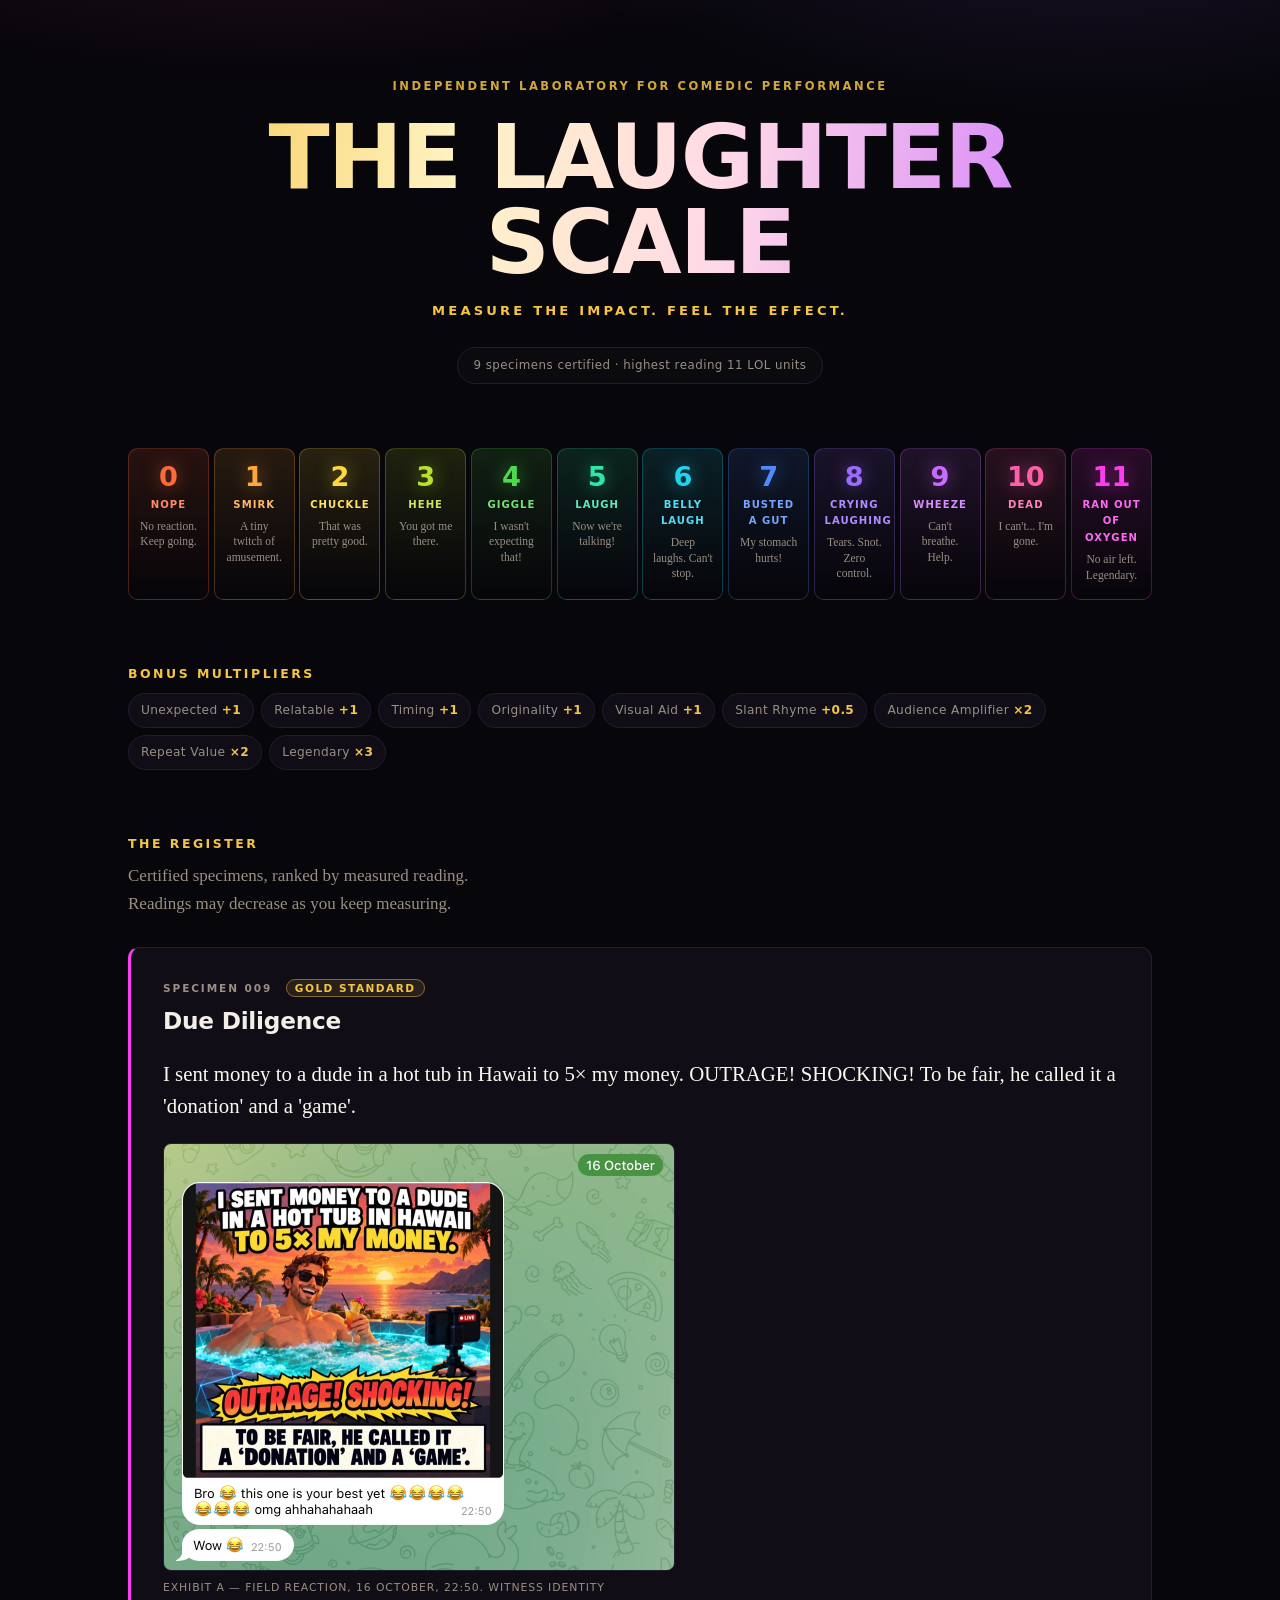
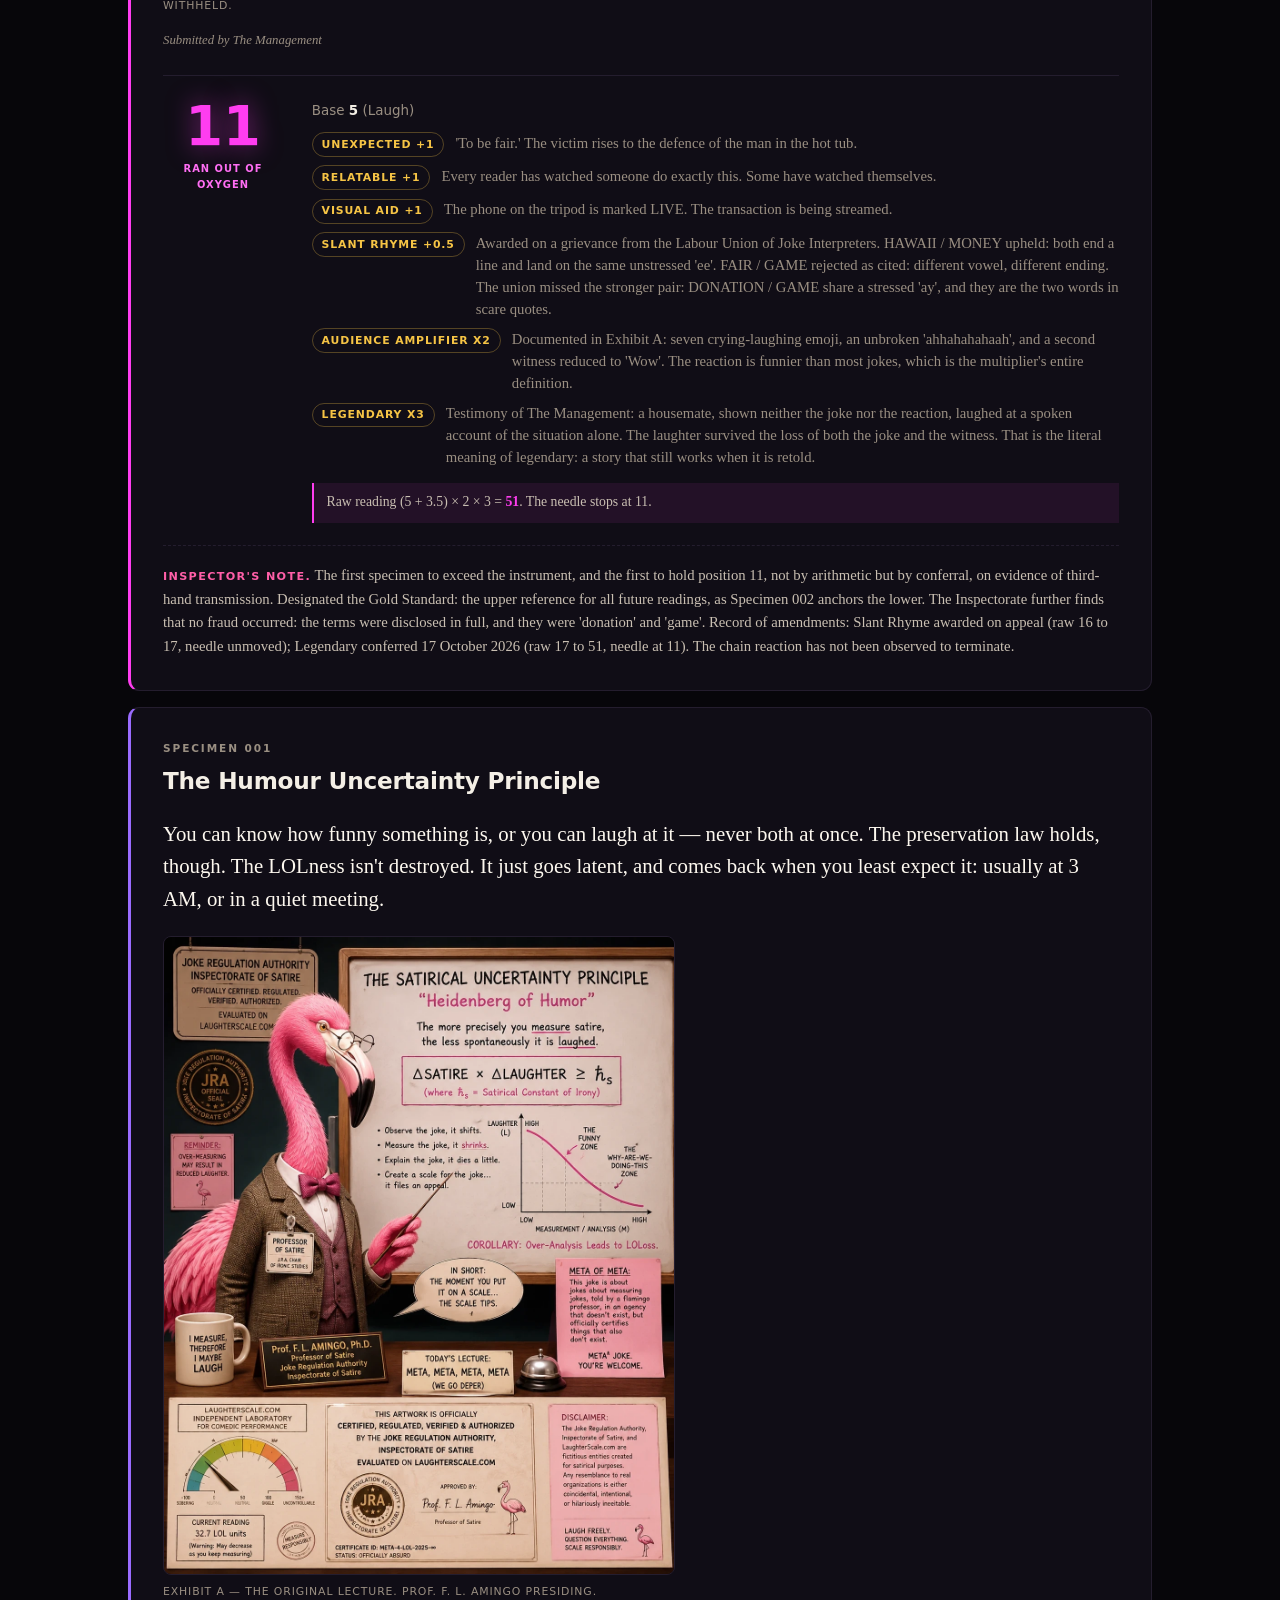
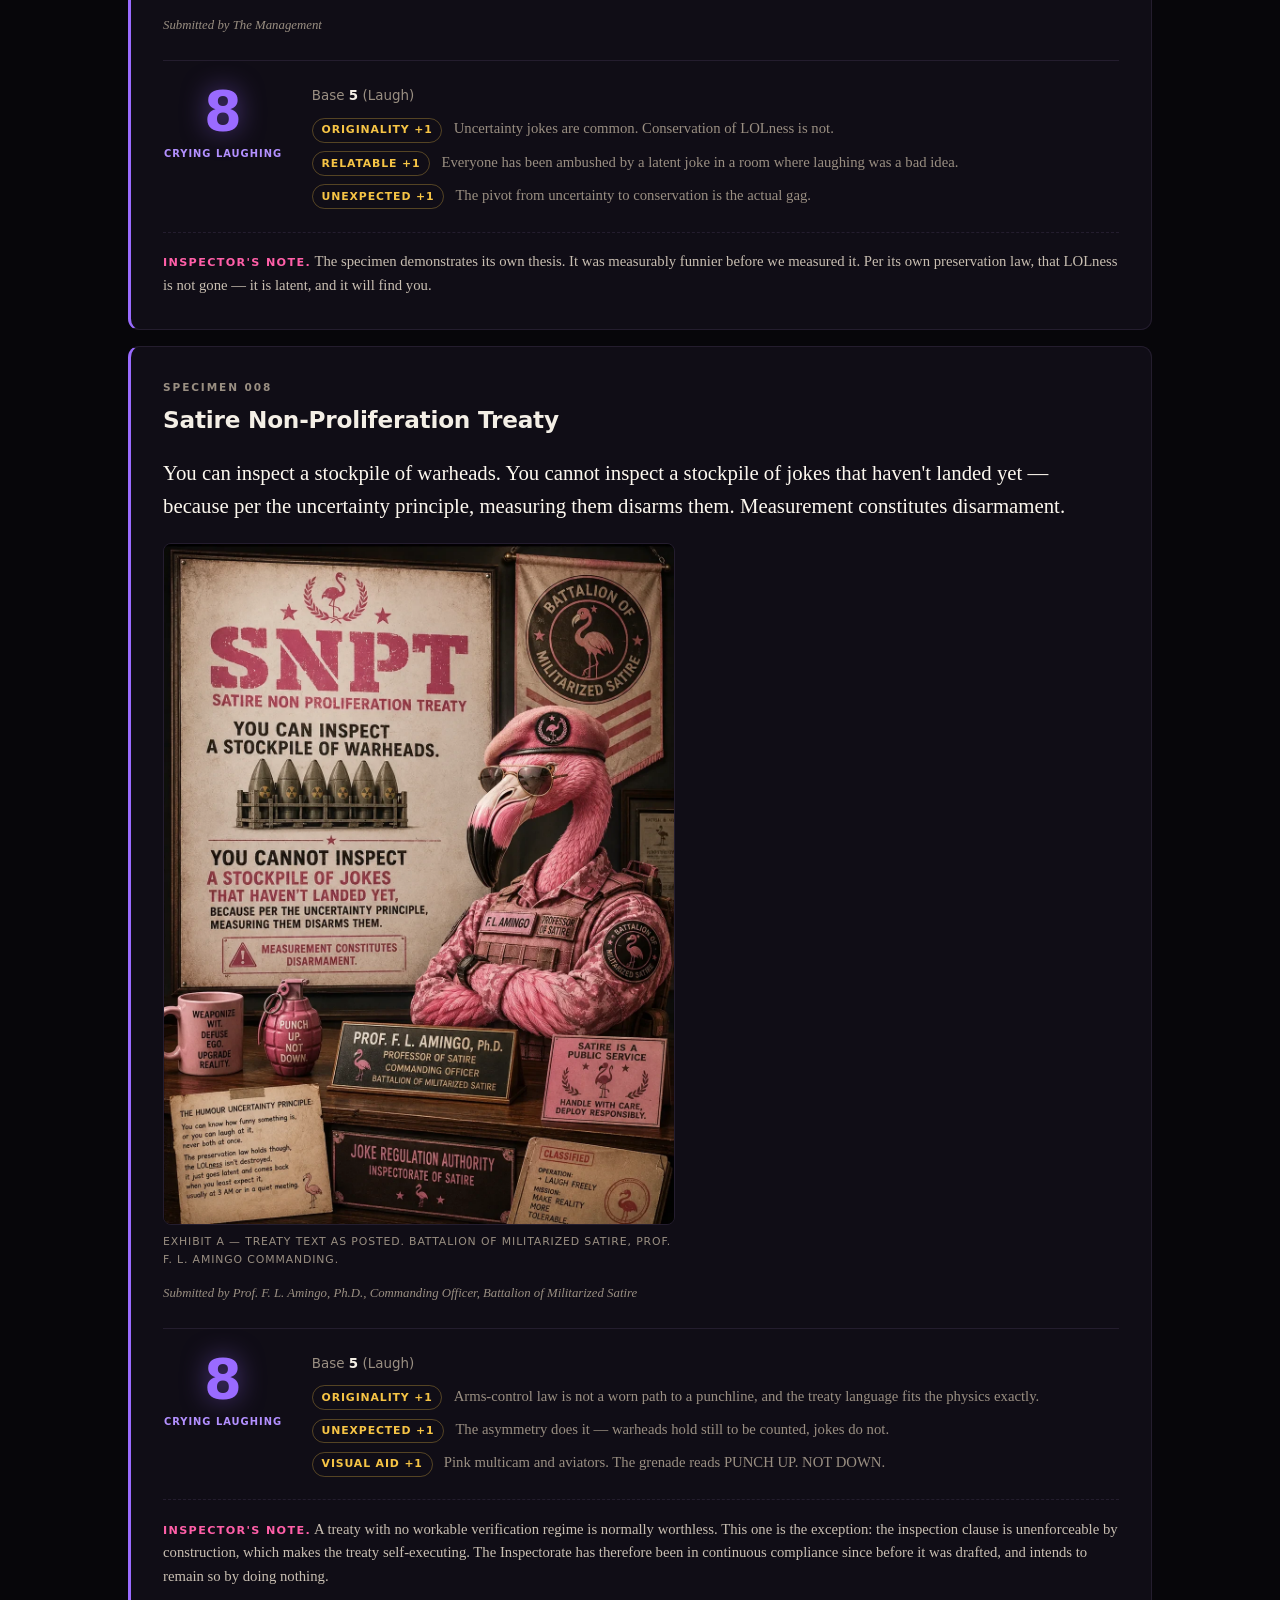
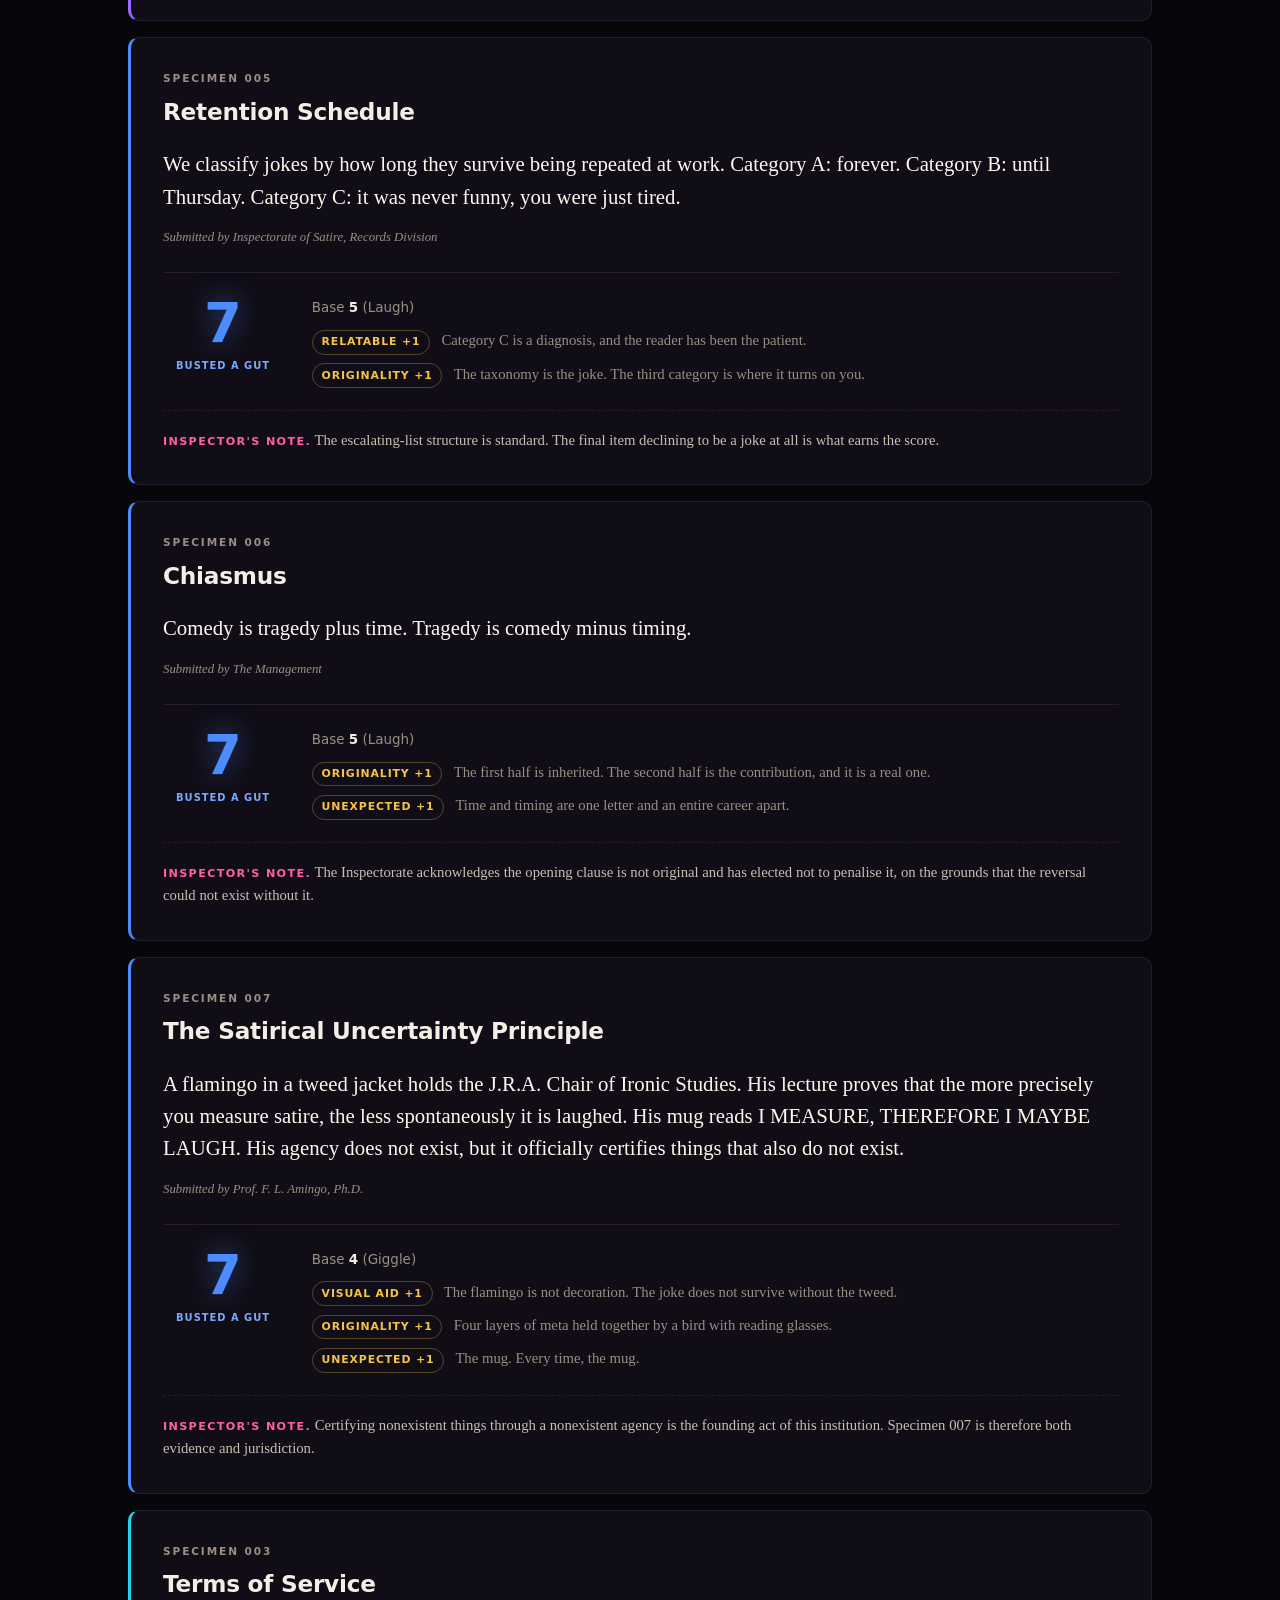
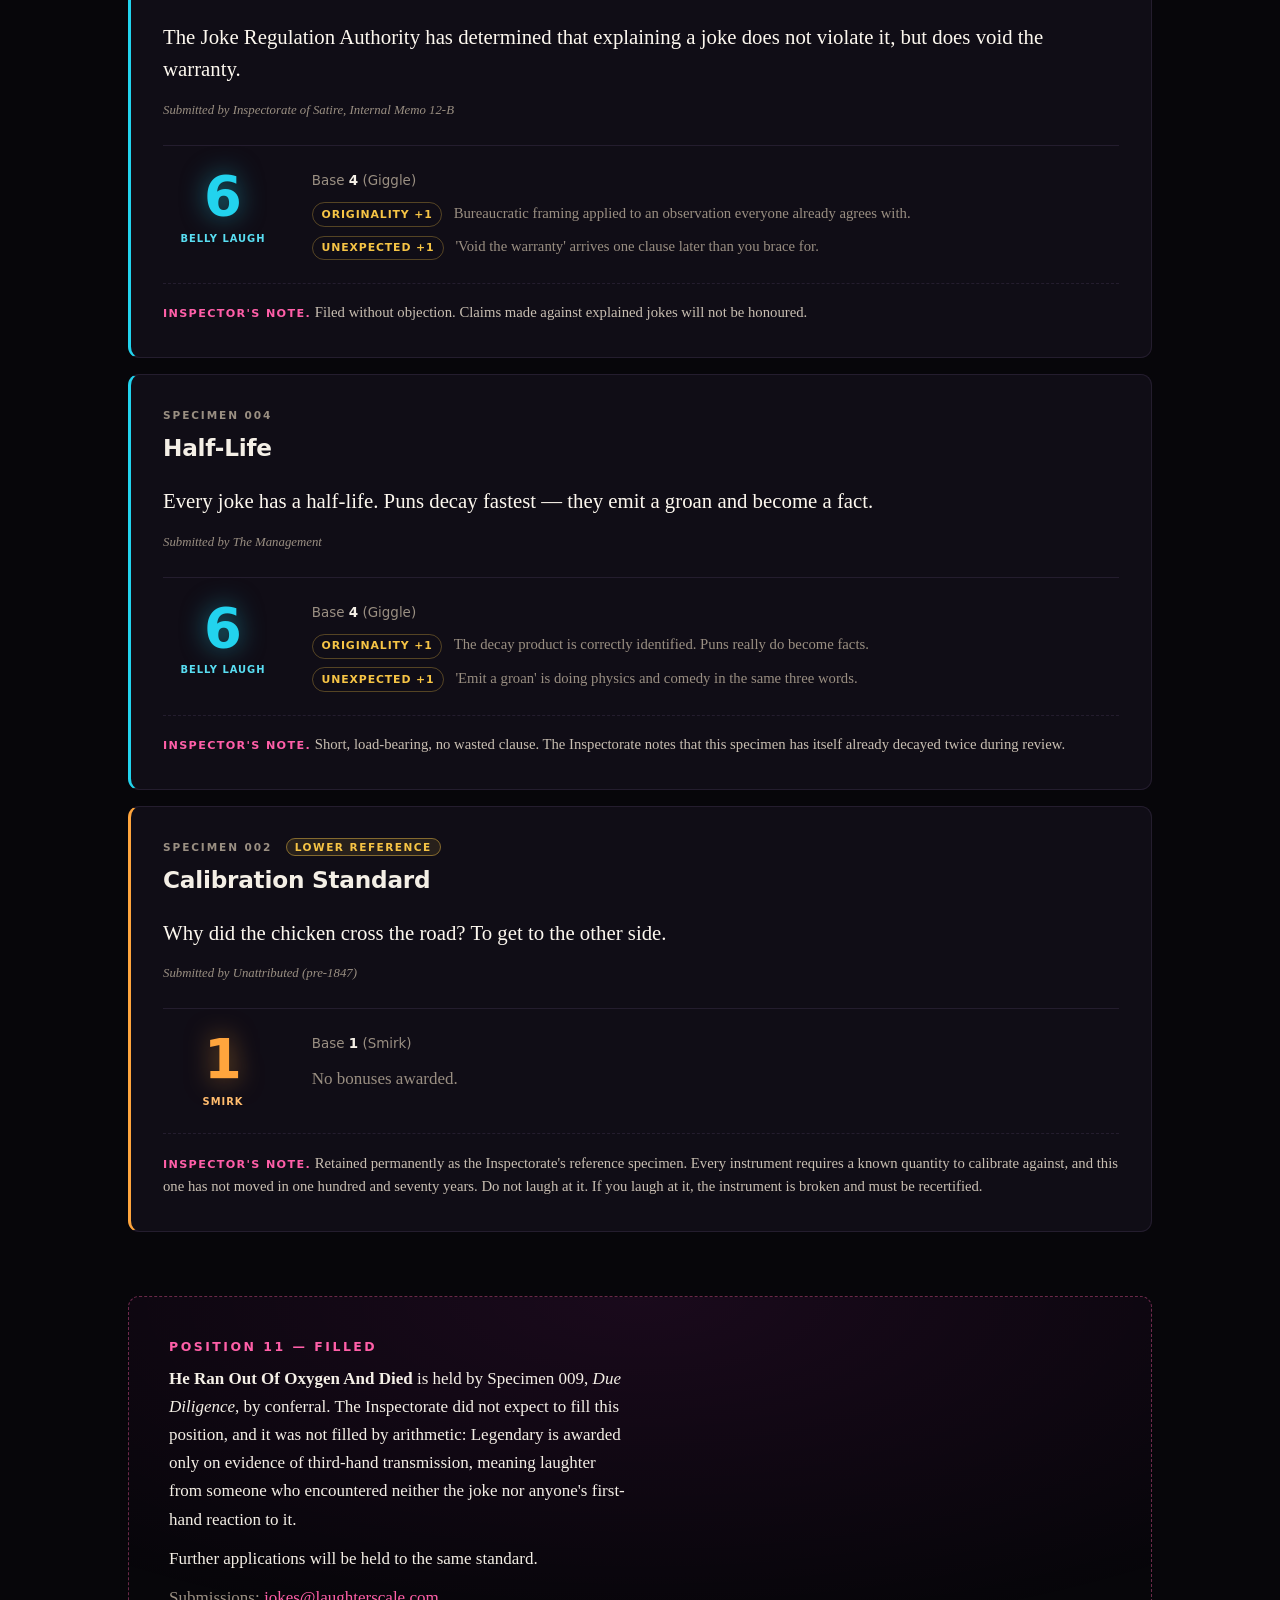
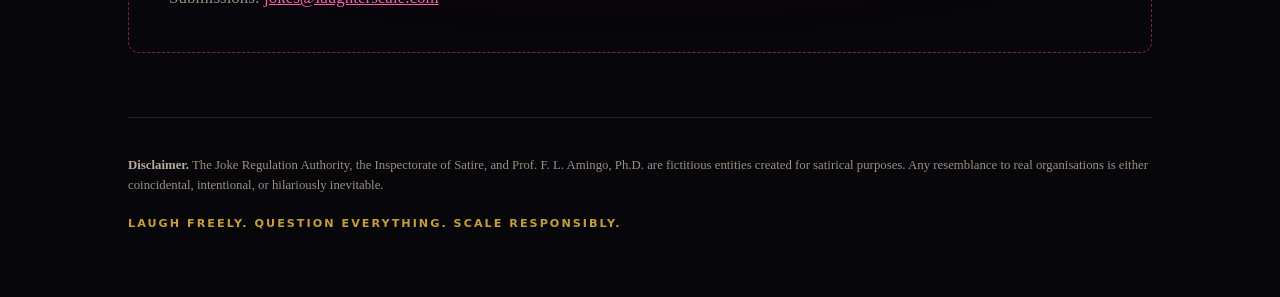
==== index.html @ 8213a8e1 "Confer Legendary on 009; designate it the Gold Standard; fill position 11 Evidence: a housemate laug" ====
<!doctype html>
<html lang="en">
<head>
<meta charset="utf-8">
<meta name="viewport" content="width=device-width, initial-scale=1">
<title>LaughterScale — Measure the impact. Feel the effect.</title>
<meta name="description" content="An independent laboratory for comedic performance. Jokes measured 0 to 11, certified by the Joke Regulation Authority, Inspectorate of Satire.">
<meta property="og:title" content="LaughterScale">
<meta property="og:description" content="Jokes, measured 0 to 11. Officially absurd.">
<meta property="og:type" content="website">
<link rel="icon" href="data:image/svg+xml,<svg xmlns='http://www.w3.org/2000/svg' viewBox='0 0 32 32'><text y='26' font-size='26'>%F0%9F%A6%A9</text></svg>">
<link rel="stylesheet" href="styles.css">
</head>
<body>
<div class="glow"></div>
<main>

  <header class="masthead">
    <p class="eyebrow">Independent Laboratory for Comedic Performance</p>
    <h1>The Laughter Scale</h1>
    <p class="tagline">Measure the impact. Feel the effect.</p>
    <p class="stamp">9 specimens certified &middot; highest reading 11 LOL units</p>
  </header>

  <section class="scale" aria-label="The scale, 0 to 11">
    <div class="rung" style="--rung:#ff6a3d">
      <div class="rung-n">0</div>
      <div class="rung-name">Nope</div>
      <div class="rung-blurb">No reaction. Keep going.</div>
    </div>
    <div class="rung" style="--rung:#ffa53d">
      <div class="rung-n">1</div>
      <div class="rung-name">Smirk</div>
      <div class="rung-blurb">A tiny twitch of amusement.</div>
    </div>
    <div class="rung" style="--rung:#ffd93d">
      <div class="rung-n">2</div>
      <div class="rung-name">Chuckle</div>
      <div class="rung-blurb">That was pretty good.</div>
    </div>
    <div class="rung" style="--rung:#b8e02f">
      <div class="rung-n">3</div>
      <div class="rung-name">Hehe</div>
      <div class="rung-blurb">You got me there.</div>
    </div>
    <div class="rung" style="--rung:#4fd94f">
      <div class="rung-n">4</div>
      <div class="rung-name">Giggle</div>
      <div class="rung-blurb">I wasn&#39;t expecting that!</div>
    </div>
    <div class="rung" style="--rung:#2ee6a8">
      <div class="rung-n">5</div>
      <div class="rung-name">Laugh</div>
      <div class="rung-blurb">Now we&#39;re talking!</div>
    </div>
    <div class="rung" style="--rung:#22d3ee">
      <div class="rung-n">6</div>
      <div class="rung-name">Belly Laugh</div>
      <div class="rung-blurb">Deep laughs. Can&#39;t stop.</div>
    </div>
    <div class="rung" style="--rung:#4d8cff">
      <div class="rung-n">7</div>
      <div class="rung-name">Busted a Gut</div>
      <div class="rung-blurb">My stomach hurts!</div>
    </div>
    <div class="rung" style="--rung:#9a6bff">
      <div class="rung-n">8</div>
      <div class="rung-name">Crying Laughing</div>
      <div class="rung-blurb">Tears. Snot. Zero control.</div>
    </div>
    <div class="rung" style="--rung:#c86bff">
      <div class="rung-n">9</div>
      <div class="rung-name">Wheeze</div>
      <div class="rung-blurb">Can&#39;t breathe. Help.</div>
    </div>
    <div class="rung" style="--rung:#ff5fa8">
      <div class="rung-n">10</div>
      <div class="rung-name">Dead</div>
      <div class="rung-blurb">I can&#39;t... I&#39;m gone.</div>
    </div>
    <div class="rung" style="--rung:#ff3df0">
      <div class="rung-n">11</div>
      <div class="rung-name">Ran Out Of Oxygen</div>
      <div class="rung-blurb">No air left. Legendary.</div>
    </div>
  </section>

  <section class="bonuses-key">
    <h2>Bonus multipliers</h2>
    <ul>
      <li>Unexpected <b>+1</b></li>
      <li>Relatable <b>+1</b></li>
      <li>Timing <b>+1</b></li>
      <li>Originality <b>+1</b></li>
      <li>Visual Aid <b>+1</b></li>
      <li>Slant Rhyme <b>+0.5</b></li>
      <li>Audience Amplifier <b>&times;2</b></li>
      <li>Repeat Value <b>&times;2</b></li>
      <li>Legendary <b>&times;3</b></li>
    </ul>
  </section>

  <section class="register">
    <h2>The register</h2>
    <p class="lede">Certified specimens, ranked by measured reading. Readings may decrease as you keep measuring.</p>
    <div class="specimens">
      <article class="specimen" style="--rung:#ff3df0">
        <header class="specimen-head">
          <div class="specimen-id">Specimen 009 <span class="designation">Gold Standard</span></div>
          <h3>Due Diligence</h3>
        </header>
        <blockquote>I sent money to a dude in a hot tub in Hawaii to 5× my money. OUTRAGE! SHOCKING! To be fair, he called it a &#39;donation&#39; and a &#39;game&#39;.</blockquote>
        <figure class="exhibit">
          <img src="img/009-due-diligence.webp" alt="Meme of a grinning man in a glowing hot tub at sunset, phone on a tripod marked LIVE, with the joke as captions; below it, a chat reply reading: Bro, this one is your best yet, followed by crying-laughing emoji and &#39;omg ahhahahahaah&#39;, then a second reply: Wow." width="1020" height="852" loading="lazy">
          <figcaption>Exhibit A — field reaction, 16 October, 22:50. Witness identity withheld.</figcaption>
        </figure>
        <div class="attrib">Submitted by The Management</div>
        <div class="verdict">
          <div class="badge">
            <span class="badge-num">11</span>
            <span class="badge-name">Ran Out Of Oxygen</span>
          </div>
          <div class="breakdown">
            <div class="math">Base <b>5</b> <span class="dim">(Laugh)</span></div>
            <ul class="bonuses">
          <li><span class="bonus-tag">Unexpected <b>+1</b></span>
            <span class="bonus-why">&#39;To be fair.&#39; The victim rises to the defence of the man in the hot tub.</span></li>
          <li><span class="bonus-tag">Relatable <b>+1</b></span>
            <span class="bonus-why">Every reader has watched someone do exactly this. Some have watched themselves.</span></li>
          <li><span class="bonus-tag">Visual Aid <b>+1</b></span>
            <span class="bonus-why">The phone on the tripod is marked LIVE. The transaction is being streamed.</span></li>
          <li><span class="bonus-tag">Slant Rhyme <b>+0.5</b></span>
            <span class="bonus-why">Awarded on a grievance from the Labour Union of Joke Interpreters. HAWAII / MONEY upheld: both end a line and land on the same unstressed &#39;ee&#39;. FAIR / GAME rejected as cited: different vowel, different ending. The union missed the stronger pair: DONATION / GAME share a stressed &#39;ay&#39;, and they are the two words in scare quotes.</span></li>
          <li><span class="bonus-tag">Audience Amplifier <b>x2</b></span>
            <span class="bonus-why">Documented in Exhibit A: seven crying-laughing emoji, an unbroken &#39;ahhahahahaah&#39;, and a second witness reduced to &#39;Wow&#39;. The reaction is funnier than most jokes, which is the multiplier&#39;s entire definition.</span></li>
          <li><span class="bonus-tag">Legendary <b>x3</b></span>
            <span class="bonus-why">Testimony of The Management: a housemate, shown neither the joke nor the reaction, laughed at a spoken account of the situation alone. The laughter survived the loss of both the joke and the witness. That is the literal meaning of legendary: a story that still works when it is retold.</span></li>
          </ul>
            <div class="ceiling">Raw reading (5 + 3.5) × 2 × 3 = <b>51</b>. The needle stops at 11.</div>
          </div>
        </div>
        <footer class="note"><b>Inspector's note.</b> The first specimen to exceed the instrument, and the first to hold position 11, not by arithmetic but by conferral, on evidence of third-hand transmission. Designated the Gold Standard: the upper reference for all future readings, as Specimen 002 anchors the lower. The Inspectorate further finds that no fraud occurred: the terms were disclosed in full, and they were &#39;donation&#39; and &#39;game&#39;. Record of amendments: Slant Rhyme awarded on appeal (raw 16 to 17, needle unmoved); Legendary conferred 17 October 2026 (raw 17 to 51, needle at 11). The chain reaction has not been observed to terminate.</footer>
      </article>
      <article class="specimen" style="--rung:#9a6bff">
        <header class="specimen-head">
          <div class="specimen-id">Specimen 001</div>
          <h3>The Humour Uncertainty Principle</h3>
        </header>
        <blockquote>You can know how funny something is, or you can laugh at it — never both at once. The preservation law holds, though. The LOLness isn&#39;t destroyed. It just goes latent, and comes back when you least expect it: usually at 3 AM, or in a quiet meeting.</blockquote>
        <figure class="exhibit">
          <img src="img/001-uncertainty-principle.webp" alt="Prof. F. L. Amingo, a pink flamingo in a tweed jacket and bow tie, lecturing at a whiteboard titled The Satirical Uncertainty Principle, with the equation delta satire times delta laughter is at least h-bar sub s and a graph of laughter falling as measurement rises. On the desk, a mug reading I measure, therefore I maybe laugh. Below, a certificate from the Joke Regulation Authority, Inspectorate of Satire, and a laughter meter reading 32.7 LOL units." width="1122" height="1402" loading="lazy">
          <figcaption>Exhibit A — the original lecture. Prof. F. L. Amingo presiding.</figcaption>
        </figure>
        <div class="attrib">Submitted by The Management</div>
        <div class="verdict">
          <div class="badge">
            <span class="badge-num">8</span>
            <span class="badge-name">Crying Laughing</span>
          </div>
          <div class="breakdown">
            <div class="math">Base <b>5</b> <span class="dim">(Laugh)</span></div>
            <ul class="bonuses">
          <li><span class="bonus-tag">Originality <b>+1</b></span>
            <span class="bonus-why">Uncertainty jokes are common. Conservation of LOLness is not.</span></li>
          <li><span class="bonus-tag">Relatable <b>+1</b></span>
            <span class="bonus-why">Everyone has been ambushed by a latent joke in a room where laughing was a bad idea.</span></li>
          <li><span class="bonus-tag">Unexpected <b>+1</b></span>
            <span class="bonus-why">The pivot from uncertainty to conservation is the actual gag.</span></li>
          </ul>
            
          </div>
        </div>
        <footer class="note"><b>Inspector's note.</b> The specimen demonstrates its own thesis. It was measurably funnier before we measured it. Per its own preservation law, that LOLness is not gone — it is latent, and it will find you.</footer>
      </article>
      <article class="specimen" style="--rung:#9a6bff">
        <header class="specimen-head">
          <div class="specimen-id">Specimen 008</div>
          <h3>Satire Non-Proliferation Treaty</h3>
        </header>
        <blockquote>You can inspect a stockpile of warheads. You cannot inspect a stockpile of jokes that haven&#39;t landed yet — because per the uncertainty principle, measuring them disarms them. Measurement constitutes disarmament.</blockquote>
        <figure class="exhibit">
          <img src="img/008-satire-non-proliferation-treaty.webp" alt="Prof. F. L. Amingo, a pink flamingo in pink camouflage, a beret and aviator sunglasses, arms crossed beside a poster headed SNPT, Satire Non-Proliferation Treaty. The poster reads: You can inspect a stockpile of warheads. You cannot inspect a stockpile of jokes that haven&#39;t landed yet, because per the uncertainty principle, measuring them disarms them. Measurement constitutes disarmament. On the desk: a pink grenade reading Punch up, not down; a mug reading Weaponize wit, defuse ego, upgrade reality; and a classified folder whose mission is Make reality more tolerable." width="1086" height="1448" loading="lazy">
          <figcaption>Exhibit A — treaty text as posted. Battalion of Militarized Satire, Prof. F. L. Amingo commanding.</figcaption>
        </figure>
        <div class="attrib">Submitted by Prof. F. L. Amingo, Ph.D., Commanding Officer, Battalion of Militarized Satire</div>
        <div class="verdict">
          <div class="badge">
            <span class="badge-num">8</span>
            <span class="badge-name">Crying Laughing</span>
          </div>
          <div class="breakdown">
            <div class="math">Base <b>5</b> <span class="dim">(Laugh)</span></div>
            <ul class="bonuses">
          <li><span class="bonus-tag">Originality <b>+1</b></span>
            <span class="bonus-why">Arms-control law is not a worn path to a punchline, and the treaty language fits the physics exactly.</span></li>
          <li><span class="bonus-tag">Unexpected <b>+1</b></span>
            <span class="bonus-why">The asymmetry does it — warheads hold still to be counted, jokes do not.</span></li>
          <li><span class="bonus-tag">Visual Aid <b>+1</b></span>
            <span class="bonus-why">Pink multicam and aviators. The grenade reads PUNCH UP. NOT DOWN.</span></li>
          </ul>
            
          </div>
        </div>
        <footer class="note"><b>Inspector's note.</b> A treaty with no workable verification regime is normally worthless. This one is the exception: the inspection clause is unenforceable by construction, which makes the treaty self-executing. The Inspectorate has therefore been in continuous compliance since before it was drafted, and intends to remain so by doing nothing.</footer>
      </article>
      <article class="specimen" style="--rung:#4d8cff">
        <header class="specimen-head">
          <div class="specimen-id">Specimen 005</div>
          <h3>Retention Schedule</h3>
        </header>
        <blockquote>We classify jokes by how long they survive being repeated at work. Category A: forever. Category B: until Thursday. Category C: it was never funny, you were just tired.</blockquote>
        
        <div class="attrib">Submitted by Inspectorate of Satire, Records Division</div>
        <div class="verdict">
          <div class="badge">
            <span class="badge-num">7</span>
            <span class="badge-name">Busted a Gut</span>
          </div>
          <div class="breakdown">
            <div class="math">Base <b>5</b> <span class="dim">(Laugh)</span></div>
            <ul class="bonuses">
          <li><span class="bonus-tag">Relatable <b>+1</b></span>
            <span class="bonus-why">Category C is a diagnosis, and the reader has been the patient.</span></li>
          <li><span class="bonus-tag">Originality <b>+1</b></span>
            <span class="bonus-why">The taxonomy is the joke. The third category is where it turns on you.</span></li>
          </ul>
            
          </div>
        </div>
        <footer class="note"><b>Inspector's note.</b> The escalating-list structure is standard. The final item declining to be a joke at all is what earns the score.</footer>
      </article>
      <article class="specimen" style="--rung:#4d8cff">
        <header class="specimen-head">
          <div class="specimen-id">Specimen 006</div>
          <h3>Chiasmus</h3>
        </header>
        <blockquote>Comedy is tragedy plus time. Tragedy is comedy minus timing.</blockquote>
        
        <div class="attrib">Submitted by The Management</div>
        <div class="verdict">
          <div class="badge">
            <span class="badge-num">7</span>
            <span class="badge-name">Busted a Gut</span>
          </div>
          <div class="breakdown">
            <div class="math">Base <b>5</b> <span class="dim">(Laugh)</span></div>
            <ul class="bonuses">
          <li><span class="bonus-tag">Originality <b>+1</b></span>
            <span class="bonus-why">The first half is inherited. The second half is the contribution, and it is a real one.</span></li>
          <li><span class="bonus-tag">Unexpected <b>+1</b></span>
            <span class="bonus-why">Time and timing are one letter and an entire career apart.</span></li>
          </ul>
            
          </div>
        </div>
        <footer class="note"><b>Inspector's note.</b> The Inspectorate acknowledges the opening clause is not original and has elected not to penalise it, on the grounds that the reversal could not exist without it.</footer>
      </article>
      <article class="specimen" style="--rung:#4d8cff">
        <header class="specimen-head">
          <div class="specimen-id">Specimen 007</div>
          <h3>The Satirical Uncertainty Principle</h3>
        </header>
        <blockquote>A flamingo in a tweed jacket holds the J.R.A. Chair of Ironic Studies. His lecture proves that the more precisely you measure satire, the less spontaneously it is laughed. His mug reads I MEASURE, THEREFORE I MAYBE LAUGH. His agency does not exist, but it officially certifies things that also do not exist.</blockquote>
        
        <div class="attrib">Submitted by Prof. F. L. Amingo, Ph.D.</div>
        <div class="verdict">
          <div class="badge">
            <span class="badge-num">7</span>
            <span class="badge-name">Busted a Gut</span>
          </div>
          <div class="breakdown">
            <div class="math">Base <b>4</b> <span class="dim">(Giggle)</span></div>
            <ul class="bonuses">
          <li><span class="bonus-tag">Visual Aid <b>+1</b></span>
            <span class="bonus-why">The flamingo is not decoration. The joke does not survive without the tweed.</span></li>
          <li><span class="bonus-tag">Originality <b>+1</b></span>
            <span class="bonus-why">Four layers of meta held together by a bird with reading glasses.</span></li>
          <li><span class="bonus-tag">Unexpected <b>+1</b></span>
            <span class="bonus-why">The mug. Every time, the mug.</span></li>
          </ul>
            
          </div>
        </div>
        <footer class="note"><b>Inspector's note.</b> Certifying nonexistent things through a nonexistent agency is the founding act of this institution. Specimen 007 is therefore both evidence and jurisdiction.</footer>
      </article>
      <article class="specimen" style="--rung:#22d3ee">
        <header class="specimen-head">
          <div class="specimen-id">Specimen 003</div>
          <h3>Terms of Service</h3>
        </header>
        <blockquote>The Joke Regulation Authority has determined that explaining a joke does not violate it, but does void the warranty.</blockquote>
        
        <div class="attrib">Submitted by Inspectorate of Satire, Internal Memo 12-B</div>
        <div class="verdict">
          <div class="badge">
            <span class="badge-num">6</span>
            <span class="badge-name">Belly Laugh</span>
          </div>
          <div class="breakdown">
            <div class="math">Base <b>4</b> <span class="dim">(Giggle)</span></div>
            <ul class="bonuses">
          <li><span class="bonus-tag">Originality <b>+1</b></span>
            <span class="bonus-why">Bureaucratic framing applied to an observation everyone already agrees with.</span></li>
          <li><span class="bonus-tag">Unexpected <b>+1</b></span>
            <span class="bonus-why">&#39;Void the warranty&#39; arrives one clause later than you brace for.</span></li>
          </ul>
            
          </div>
        </div>
        <footer class="note"><b>Inspector's note.</b> Filed without objection. Claims made against explained jokes will not be honoured.</footer>
      </article>
      <article class="specimen" style="--rung:#22d3ee">
        <header class="specimen-head">
          <div class="specimen-id">Specimen 004</div>
          <h3>Half-Life</h3>
        </header>
        <blockquote>Every joke has a half-life. Puns decay fastest — they emit a groan and become a fact.</blockquote>
        
        <div class="attrib">Submitted by The Management</div>
        <div class="verdict">
          <div class="badge">
            <span class="badge-num">6</span>
            <span class="badge-name">Belly Laugh</span>
          </div>
          <div class="breakdown">
            <div class="math">Base <b>4</b> <span class="dim">(Giggle)</span></div>
            <ul class="bonuses">
          <li><span class="bonus-tag">Originality <b>+1</b></span>
            <span class="bonus-why">The decay product is correctly identified. Puns really do become facts.</span></li>
          <li><span class="bonus-tag">Unexpected <b>+1</b></span>
            <span class="bonus-why">&#39;Emit a groan&#39; is doing physics and comedy in the same three words.</span></li>
          </ul>
            
          </div>
        </div>
        <footer class="note"><b>Inspector's note.</b> Short, load-bearing, no wasted clause. The Inspectorate notes that this specimen has itself already decayed twice during review.</footer>
      </article>
      <article class="specimen" style="--rung:#ffa53d">
        <header class="specimen-head">
          <div class="specimen-id">Specimen 002 <span class="designation">Lower Reference</span></div>
          <h3>Calibration Standard</h3>
        </header>
        <blockquote>Why did the chicken cross the road? To get to the other side.</blockquote>
        
        <div class="attrib">Submitted by Unattributed (pre-1847)</div>
        <div class="verdict">
          <div class="badge">
            <span class="badge-num">1</span>
            <span class="badge-name">Smirk</span>
          </div>
          <div class="breakdown">
            <div class="math">Base <b>1</b> <span class="dim">(Smirk)</span></div>
            <div class="dim">No bonuses awarded.</div>
            
          </div>
        </div>
        <footer class="note"><b>Inspector's note.</b> Retained permanently as the Inspectorate&#39;s reference specimen. Every instrument requires a known quantity to calibrate against, and this one has not moved in one hundred and seventy years. Do not laugh at it. If you laugh at it, the instrument is broken and must be recertified.</footer>
      </article>
    </div>
  </section>

  <section class="vacancy">
    <h2>Position 11 &mdash; Filled</h2>
    <p><b>He Ran Out Of Oxygen And Died</b> is held by Specimen 009, <i>Due Diligence</i>, by conferral. The Inspectorate did not expect to fill this position, and it was not filled by arithmetic: Legendary is awarded only on evidence of third-hand transmission, meaning laughter from someone who encountered neither the joke nor anyone's first-hand reaction to it.</p>
    <p>Further applications will be held to the same standard.</p>
    <p class="dim">Submissions: <a href="mailto:jokes@laughterscale.com">jokes@laughterscale.com</a></p>
  </section>

  <footer class="disclaimer">
    <p><b>Disclaimer.</b> The Joke Regulation Authority, the Inspectorate of Satire, and Prof. F. L. Amingo, Ph.D. are fictitious entities created for satirical purposes. Any resemblance to real organisations is either coincidental, intentional, or hilariously inevitable.</p>
    <p class="creed">Laugh freely. Question everything. Scale responsibly.</p>
  </footer>

</main>
</body>
</html>
---- styles.css ----
/* LaughterScale — dark neon, matching the JRA house artwork. */

:root {
  --ink: #f4efe6;
  --dim: #9a8f82;
  --bg: #07060a;
  --panel: #100d16;
  --line: #241d2e;
  --gold: #f6c445;
  --flamingo: #ff5fa8;
  --measure: 68rem;
}

* { box-sizing: border-box; }

html { -webkit-text-size-adjust: 100%; }

body {
  margin: 0;
  background: var(--bg);
  color: var(--ink);
  font: 400 17px/1.65 ui-serif, Georgia, 'Times New Roman', serif;
  overflow-x: hidden;
}

.glow {
  position: fixed;
  inset: -20% -20% auto -20%;
  height: 70vh;
  background:
    radial-gradient(50% 60% at 30% 0%, rgba(255, 95, 168, 0.16), transparent 70%),
    radial-gradient(45% 55% at 75% 10%, rgba(154, 107, 255, 0.14), transparent 70%);
  pointer-events: none;
  z-index: 0;
}

main {
  position: relative;
  z-index: 1;
  max-width: var(--measure);
  margin: 0 auto;
  padding: clamp(2rem, 6vw, 5rem) clamp(1.1rem, 4vw, 2rem) 4rem;
}

h1, h2, h3, .eyebrow, .stamp, .badge, .bonus-tag, .rung-n, .rung-name, .specimen-id, .creed {
  font-family: ui-sans-serif, system-ui, 'Helvetica Neue', Arial, sans-serif;
}

a { color: var(--flamingo); }

.dim { color: var(--dim); }

/* ---------- masthead ---------- */

.masthead { text-align: center; margin-bottom: clamp(2.5rem, 6vw, 4rem); }

.eyebrow {
  margin: 0 0 1.2rem;
  font-size: 0.72rem;
  font-weight: 700;
  letter-spacing: 0.22em;
  text-transform: uppercase;
  color: var(--gold);
  opacity: 0.85;
}

h1 {
  margin: 0;
  font-size: clamp(2.6rem, 11vw, 5.6rem);
  font-weight: 800;
  line-height: 0.95;
  letter-spacing: -0.02em;
  text-transform: uppercase;
  background: linear-gradient(96deg, #f6c445, #fff3c4 32%, #ffd9e8 58%, #c86bff);
  -webkit-background-clip: text;
  background-clip: text;
  color: transparent;
}

.tagline {
  margin: 0.9rem 0 0;
  font-size: 0.82rem;
  font-weight: 700;
  letter-spacing: 0.24em;
  text-transform: uppercase;
  color: var(--gold);
  font-family: ui-sans-serif, system-ui, sans-serif;
}

.stamp {
  margin: 1.6rem auto 0;
  display: inline-block;
  padding: 0.5rem 1rem;
  border: 1px solid var(--line);
  border-radius: 999px;
  font-size: 0.74rem;
  letter-spacing: 0.04em;
  color: var(--dim);
  background: rgba(255, 255, 255, 0.02);
}

/* ---------- the scale ---------- */

.scale {
  display: grid;
  grid-template-columns: repeat(auto-fit, minmax(5.4rem, 1fr));
  gap: 0.4rem;
  margin-bottom: clamp(2.5rem, 6vw, 4rem);
}

/* All twelve rungs on one row once there's room — a wrapped scale reads as two scales. */
@media (min-width: 62rem) {
  .scale { grid-template-columns: repeat(12, minmax(0, 1fr)); gap: 0.3rem; }
  .rung { padding: 0.8rem 0.4rem 0.9rem; }
  .rung-name { font-size: 0.56rem; letter-spacing: 0.06em; }
  .rung-blurb { font-size: 0.66rem; }
}

.rung {
  padding: 0.85rem 0.6rem 1rem;
  border-radius: 0.6rem;
  border: 1px solid color-mix(in srgb, var(--rung) 26%, transparent);
  background: linear-gradient(180deg, color-mix(in srgb, var(--rung) 13%, transparent), transparent);
  text-align: center;
}

.rung-n {
  font-size: 1.7rem;
  font-weight: 800;
  line-height: 1;
  color: var(--rung);
  text-shadow: 0 0 18px color-mix(in srgb, var(--rung) 55%, transparent);
}

.rung-name {
  margin-top: 0.4rem;
  font-size: 0.63rem;
  font-weight: 700;
  letter-spacing: 0.1em;
  text-transform: uppercase;
  color: color-mix(in srgb, var(--rung) 78%, white);
}

.rung-blurb {
  margin-top: 0.35rem;
  font-size: 0.72rem;
  line-height: 1.35;
  color: var(--dim);
}

/* ---------- bonus key ---------- */

.bonuses-key { margin-bottom: clamp(2.5rem, 6vw, 4rem); }

.bonuses-key ul {
  display: flex;
  flex-wrap: wrap;
  gap: 0.45rem;
  margin: 0;
  padding: 0;
  list-style: none;
}

.bonuses-key li {
  padding: 0.4rem 0.75rem;
  border: 1px solid var(--line);
  border-radius: 999px;
  font-family: ui-sans-serif, system-ui, sans-serif;
  font-size: 0.76rem;
  letter-spacing: 0.03em;
  color: var(--dim);
  background: var(--panel);
}

.bonuses-key b { color: var(--gold); }

h2 {
  margin: 0 0 0.5rem;
  font-size: 0.78rem;
  font-weight: 700;
  letter-spacing: 0.2em;
  text-transform: uppercase;
  color: var(--gold);
}

.lede { margin: 0 0 1.8rem; color: var(--dim); max-width: 46ch; }

/* ---------- specimens ---------- */

.specimens { display: grid; gap: 1rem; }

.specimen {
  position: relative;
  padding: clamp(1.3rem, 4vw, 2rem);
  border: 1px solid var(--line);
  border-left: 3px solid var(--rung);
  border-radius: 0.7rem;
  background: var(--panel);
}

.specimen-head { margin-bottom: 1.1rem; }

.specimen-id {
  font-size: 0.66rem;
  font-weight: 700;
  letter-spacing: 0.18em;
  text-transform: uppercase;
  color: var(--dim);
}

.designation {
  margin-left: 0.5rem;
  padding: 0.12rem 0.5rem;
  border: 1px solid color-mix(in srgb, var(--gold) 45%, transparent);
  border-radius: 999px;
  color: var(--gold);
  background: color-mix(in srgb, var(--gold) 10%, transparent);
  letter-spacing: 0.14em;
}

.specimen h3 {
  margin: 0.3rem 0 0;
  font-size: clamp(1.15rem, 3vw, 1.45rem);
  font-weight: 700;
  letter-spacing: -0.01em;
  color: var(--ink);
}

blockquote {
  margin: 0;
  font-size: clamp(1.05rem, 2.6vw, 1.3rem);
  line-height: 1.55;
  color: #fdf8ef;
}

.exhibit { margin: 1.3rem 0 0; max-width: 32rem; }

.exhibit img {
  display: block;
  width: 100%;
  height: auto;
  border: 1px solid var(--line);
  border-radius: 0.5rem;
}

.exhibit figcaption {
  margin-top: 0.5rem;
  font-family: ui-sans-serif, system-ui, sans-serif;
  font-size: 0.68rem;
  letter-spacing: 0.08em;
  text-transform: uppercase;
  color: var(--dim);
}

.ceiling {
  margin-top: 0.9rem;
  padding: 0.55rem 0.8rem;
  border-left: 2px solid var(--rung);
  background: color-mix(in srgb, var(--rung) 8%, transparent);
  font-size: 0.86rem;
  color: #c9bfb2;
}

.ceiling b { color: var(--rung); }

.attrib {
  margin-top: 0.9rem;
  font-size: 0.8rem;
  font-style: italic;
  color: var(--dim);
}

/* ---------- verdict ---------- */

.verdict {
  display: grid;
  grid-template-columns: 7.5rem 1fr;
  gap: clamp(1rem, 3vw, 1.8rem);
  align-items: start;
  margin-top: 1.5rem;
  padding-top: 1.5rem;
  border-top: 1px solid var(--line);
}

.badge { text-align: center; }

.badge-num {
  display: block;
  font-size: 3.4rem;
  font-weight: 800;
  line-height: 1;
  color: var(--rung);
  text-shadow: 0 0 26px color-mix(in srgb, var(--rung) 50%, transparent);
}

.badge-num sup { font-size: 0.45em; }

.badge-name {
  display: block;
  margin-top: 0.4rem;
  font-size: 0.62rem;
  font-weight: 700;
  letter-spacing: 0.1em;
  text-transform: uppercase;
  color: color-mix(in srgb, var(--rung) 75%, white);
}

.math {
  font-family: ui-sans-serif, system-ui, sans-serif;
  font-size: 0.84rem;
  color: var(--dim);
  margin-bottom: 0.6rem;
}

.math b { color: var(--ink); }

.bonuses { margin: 0; padding: 0; list-style: none; display: grid; gap: 0.5rem; }

.bonuses li {
  display: flex;
  flex-wrap: wrap;
  gap: 0.5rem 0.7rem;
  align-items: baseline;
  font-size: 0.9rem;
}

.bonus-tag {
  flex: none;
  padding: 0.15rem 0.55rem;
  border: 1px solid color-mix(in srgb, var(--gold) 30%, transparent);
  border-radius: 999px;
  font-size: 0.68rem;
  font-weight: 700;
  letter-spacing: 0.08em;
  text-transform: uppercase;
  color: var(--gold);
}

.bonus-why { flex: 1 1 14rem; color: var(--dim); font-size: 0.92rem; line-height: 1.5; }

.note {
  margin-top: 1.4rem;
  padding-top: 1.1rem;
  border-top: 1px dashed var(--line);
  font-size: 0.92rem;
  line-height: 1.6;
  color: #c9bfb2;
}

.note b {
  color: var(--flamingo);
  font-family: ui-sans-serif, system-ui, sans-serif;
  font-size: 0.7rem;
  font-weight: 700;
  letter-spacing: 0.12em;
  text-transform: uppercase;
}

/* ---------- vacancy + footer ---------- */

.vacancy {
  margin-top: clamp(2.5rem, 6vw, 4rem);
  padding: clamp(1.5rem, 4vw, 2.5rem);
  border: 1px dashed color-mix(in srgb, var(--flamingo) 40%, transparent);
  border-radius: 0.7rem;
  background: radial-gradient(120% 140% at 50% 0%, rgba(255, 61, 240, 0.08), transparent 70%);
}

.vacancy h2 { color: var(--flamingo); }
.vacancy p { margin: 0 0 0.7rem; max-width: 54ch; }
.vacancy p:last-child { margin-bottom: 0; }

.disclaimer {
  margin-top: clamp(2.5rem, 6vw, 4rem);
  padding-top: 1.5rem;
  border-top: 1px solid var(--line);
  font-size: 0.8rem;
  line-height: 1.6;
  color: var(--dim);
}

.disclaimer b { color: #b8ada0; }

.creed {
  margin: 1.2rem 0 0;
  font-size: 0.7rem;
  font-weight: 700;
  letter-spacing: 0.18em;
  text-transform: uppercase;
  color: var(--gold);
  opacity: 0.8;
}

@media (max-width: 34rem) {
  .verdict { grid-template-columns: 1fr; }
  .badge { text-align: left; display: flex; align-items: baseline; gap: 0.7rem; }
  .badge-num { font-size: 2.6rem; }
  .badge-name { margin-top: 0; }
}
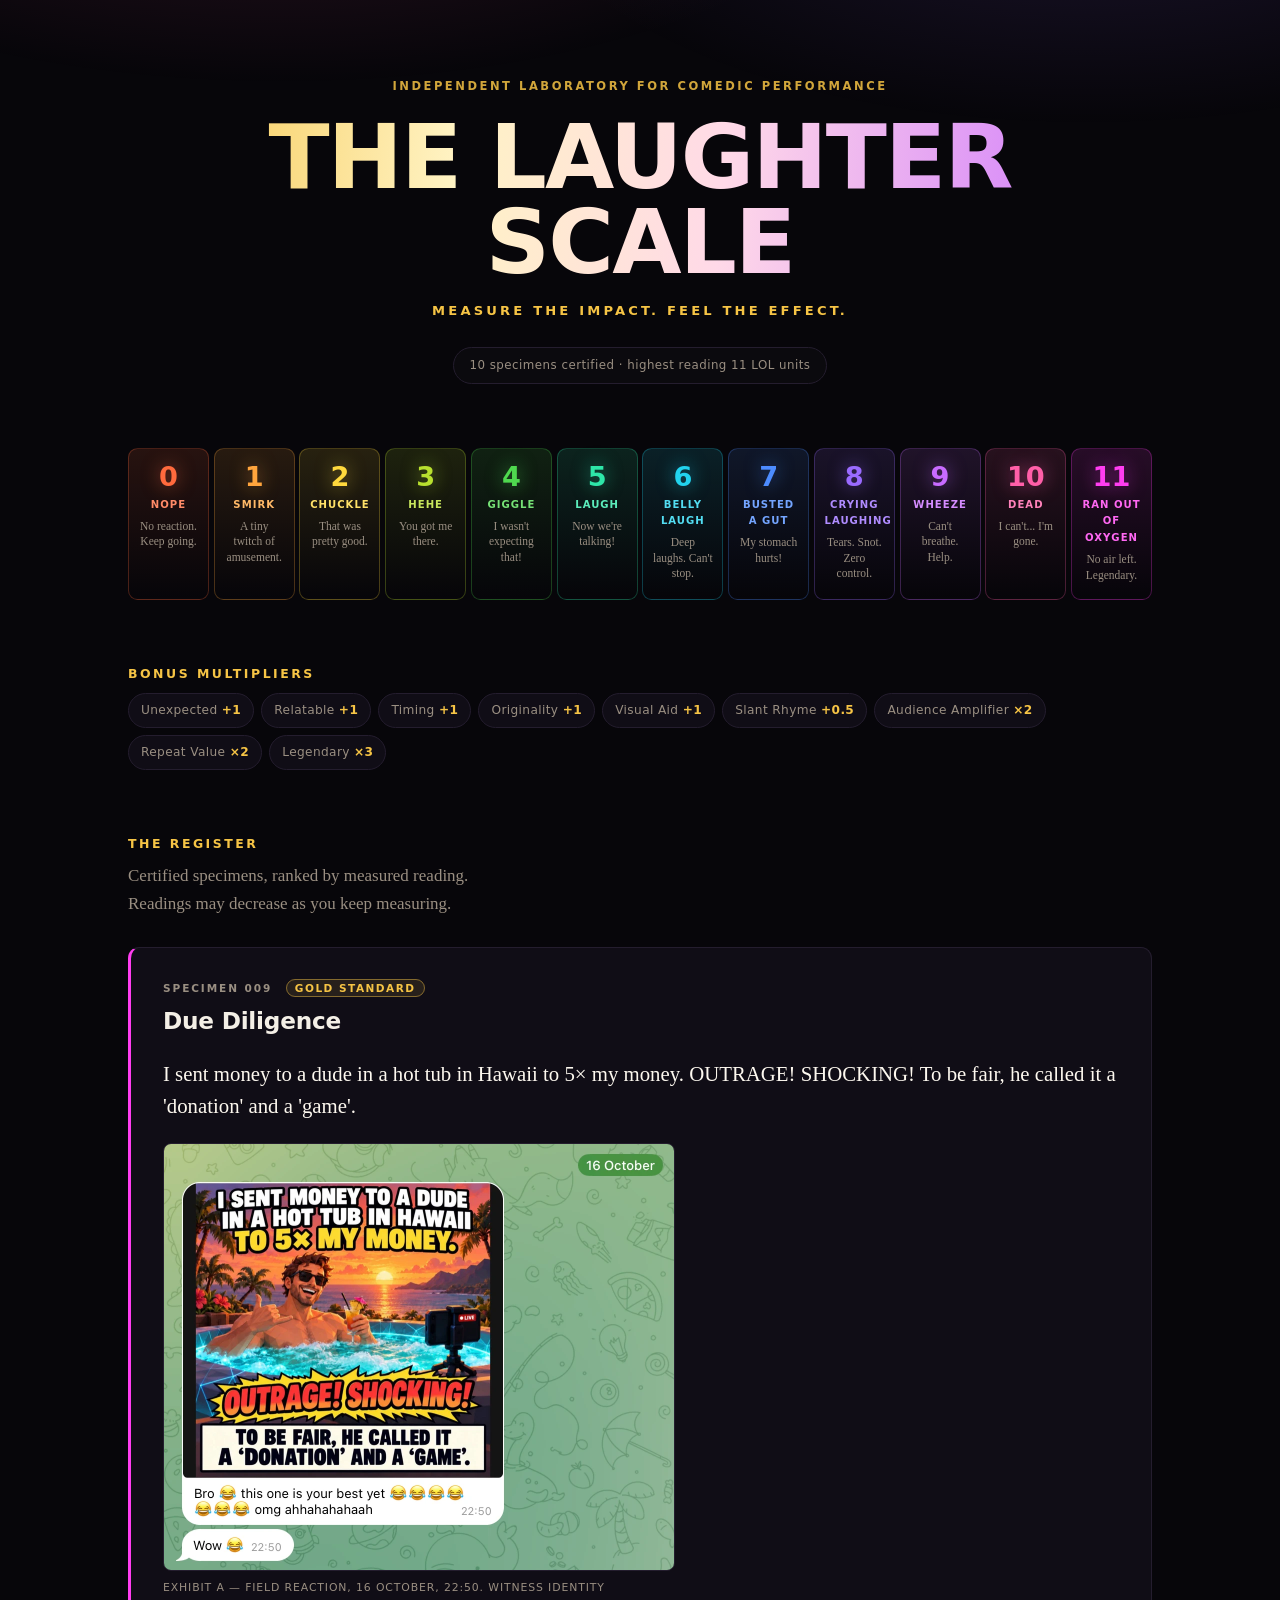
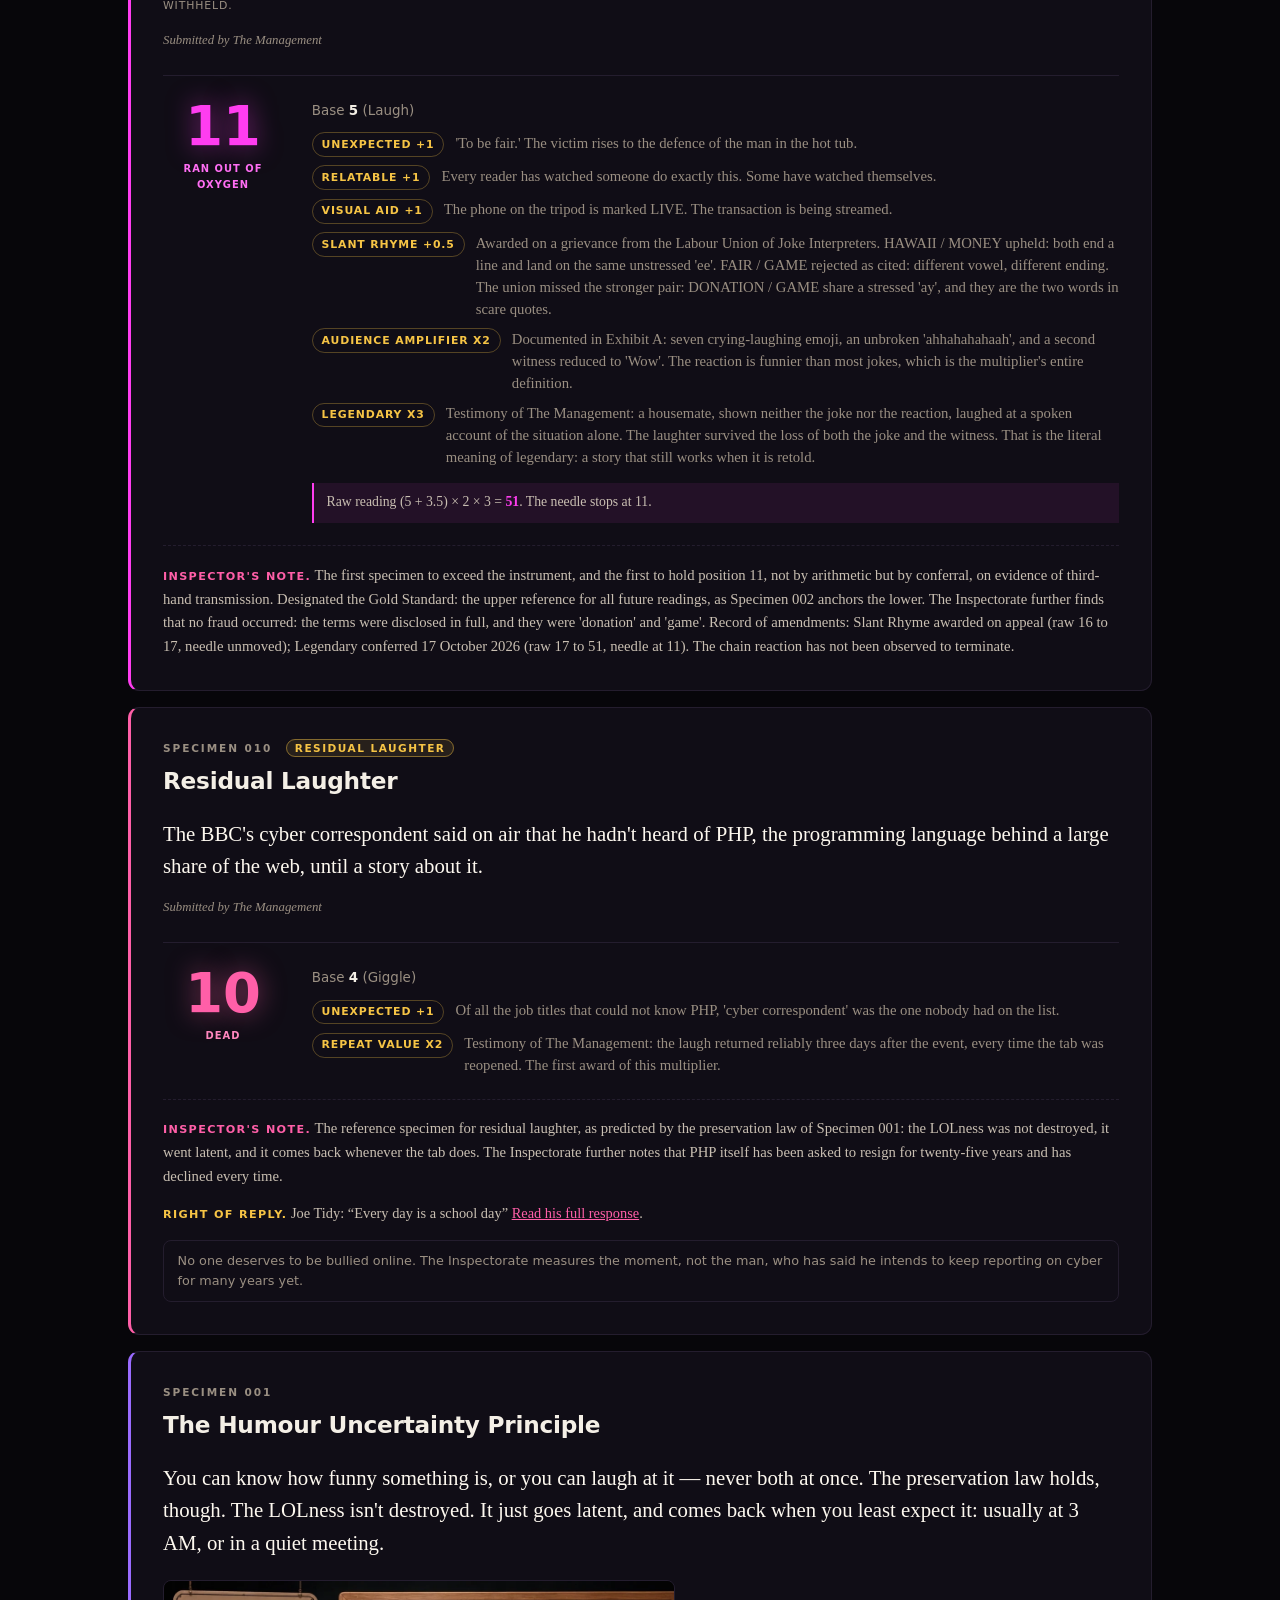
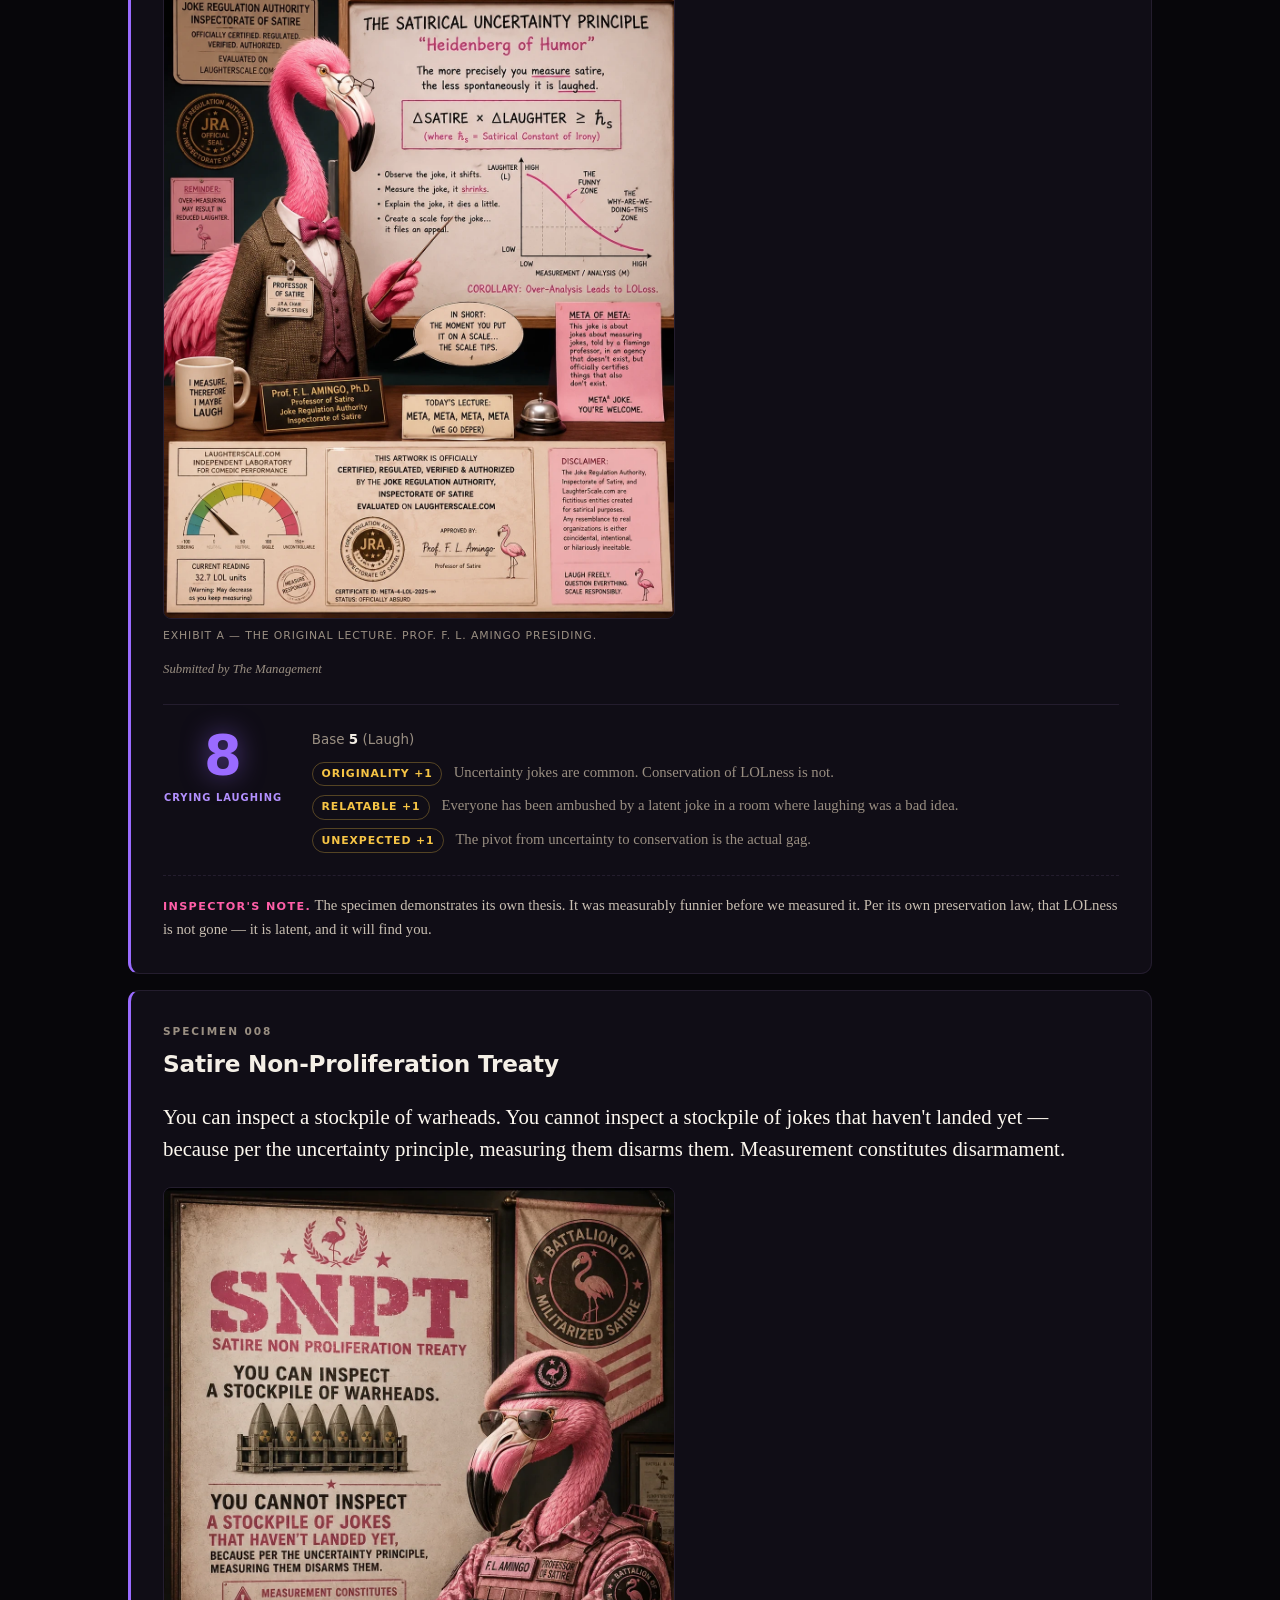
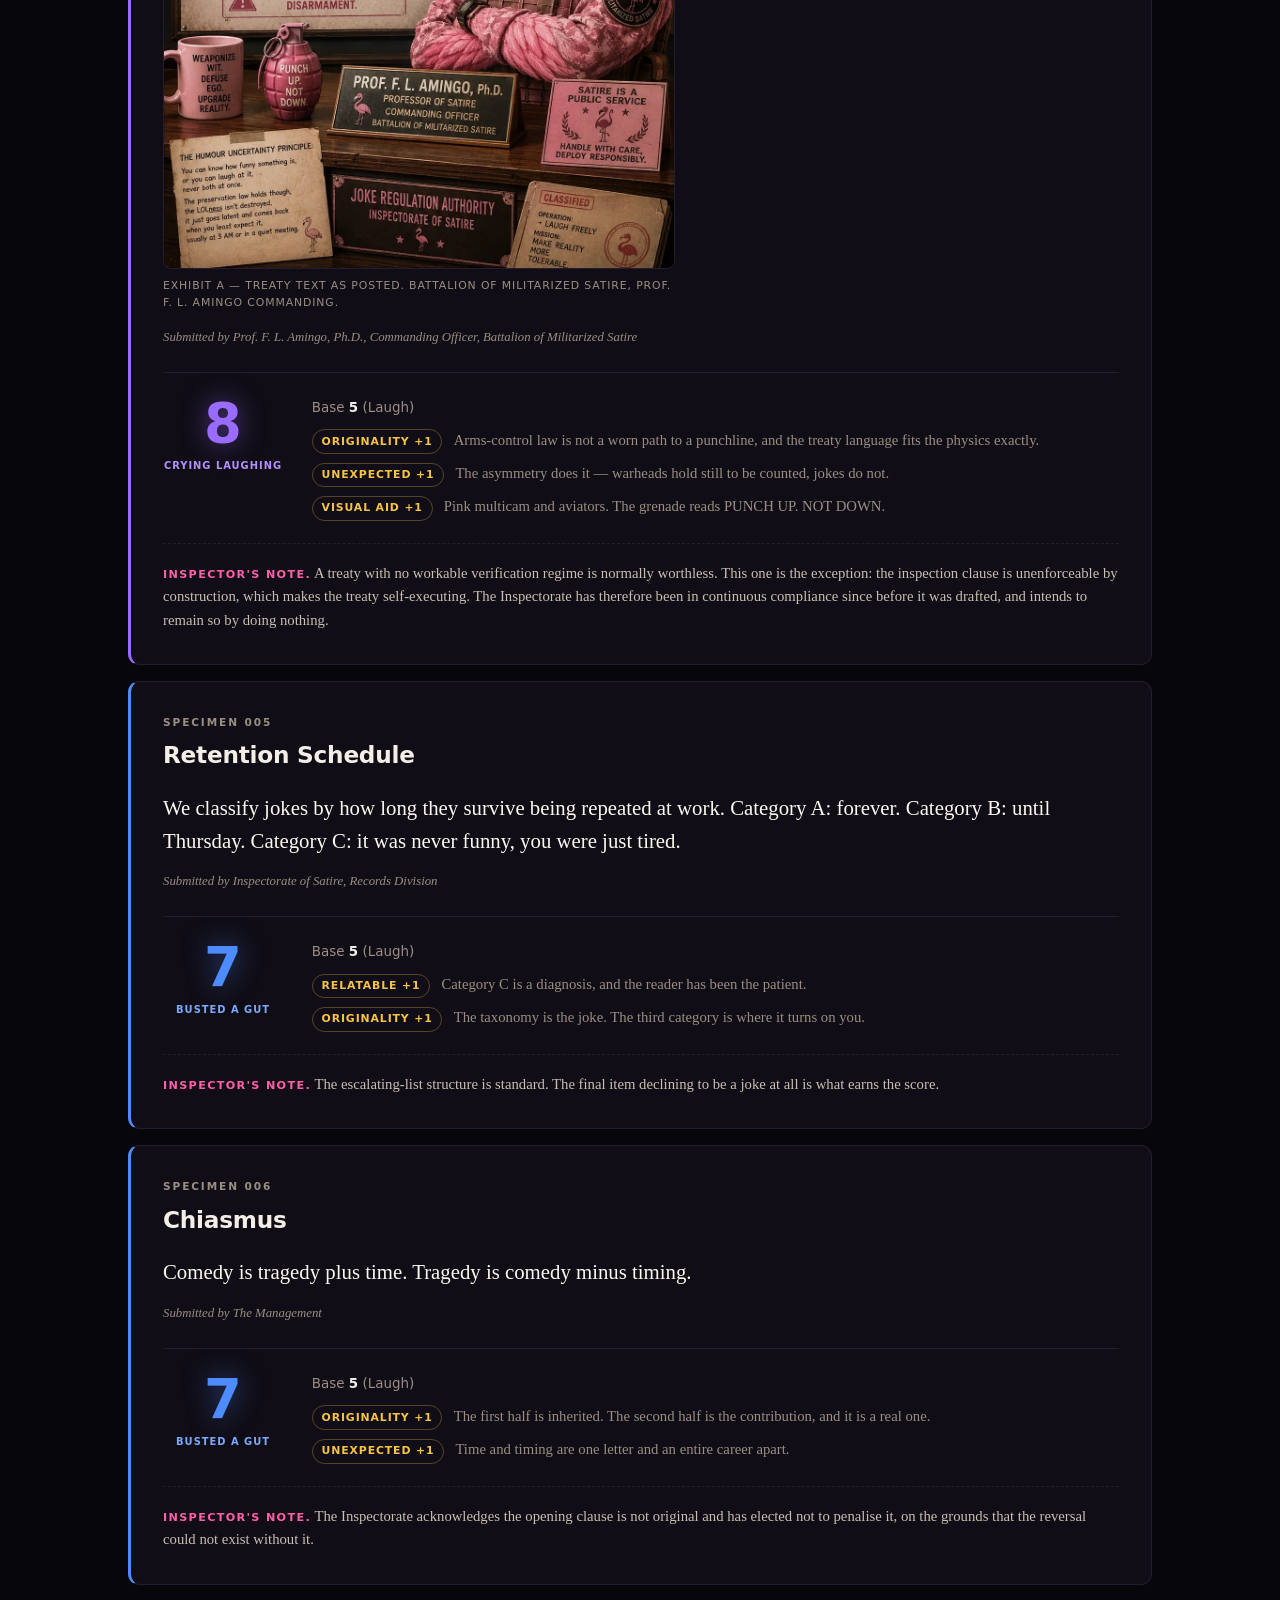
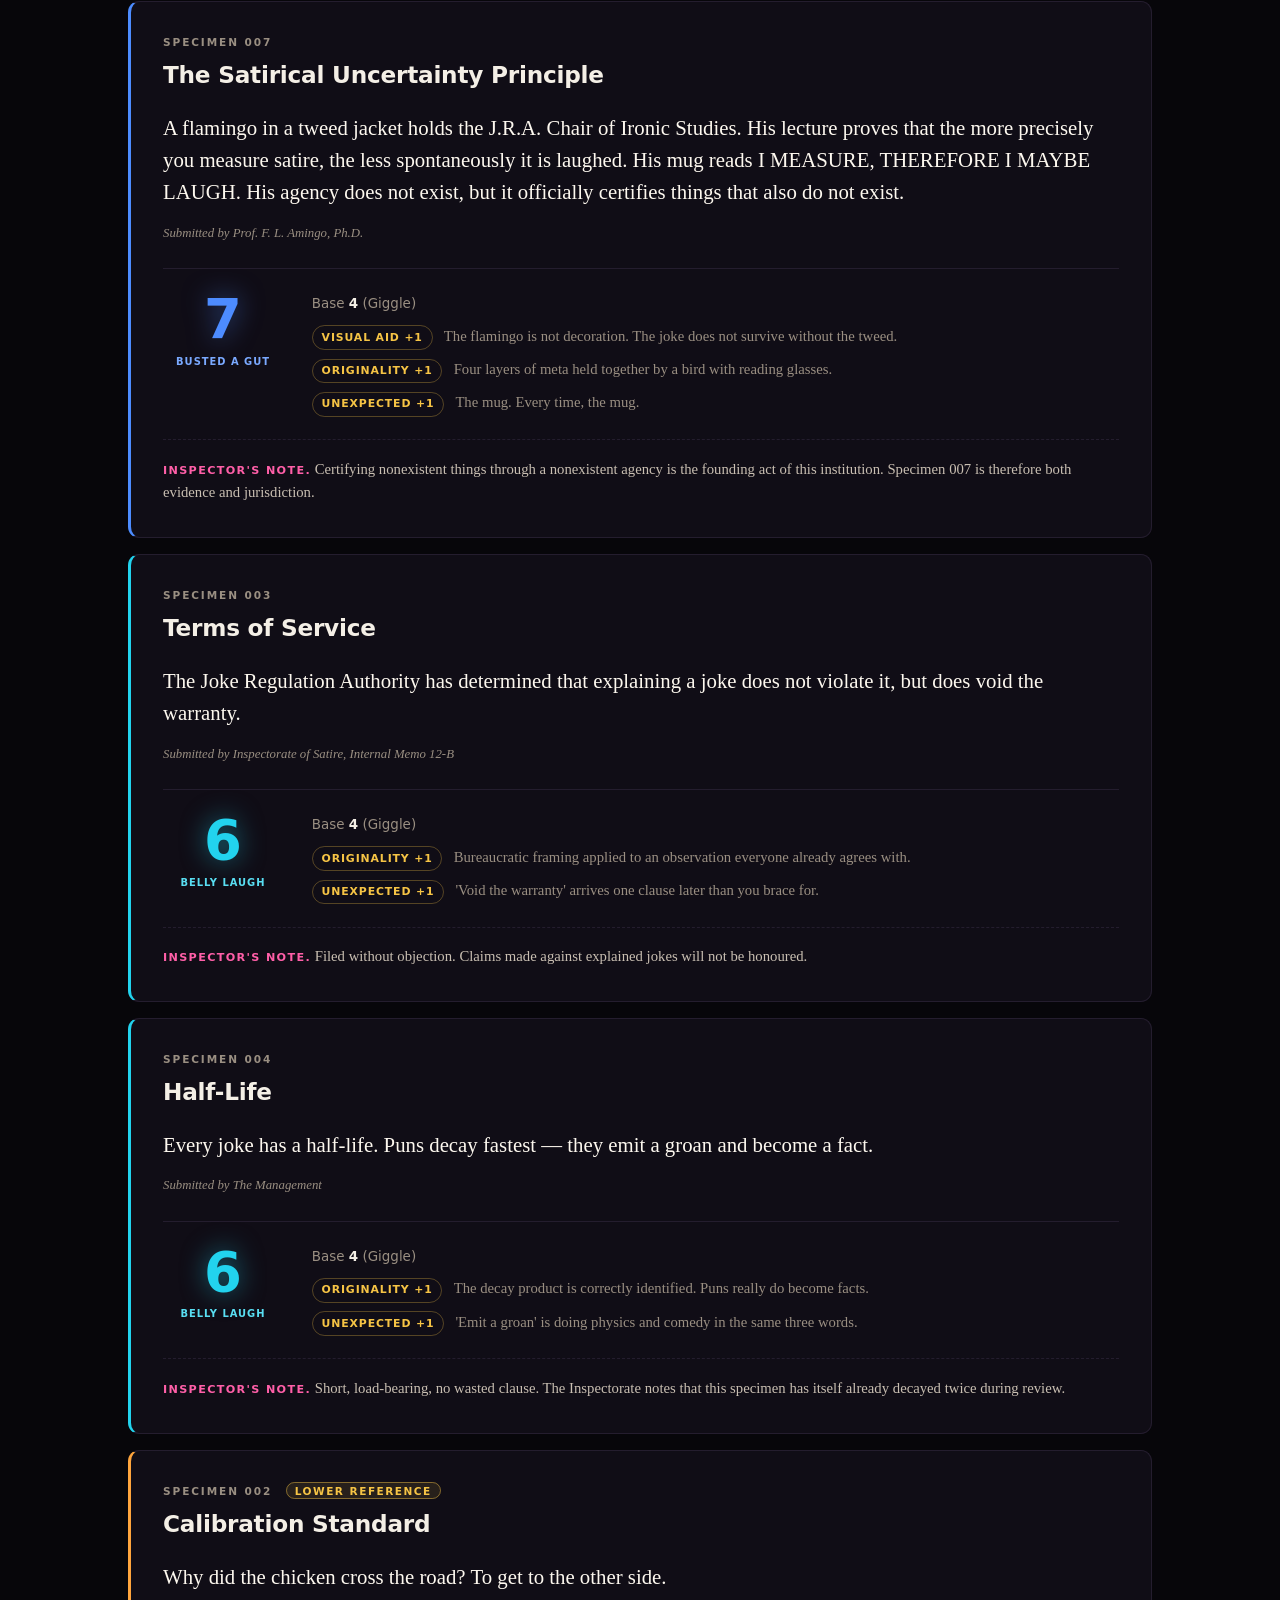
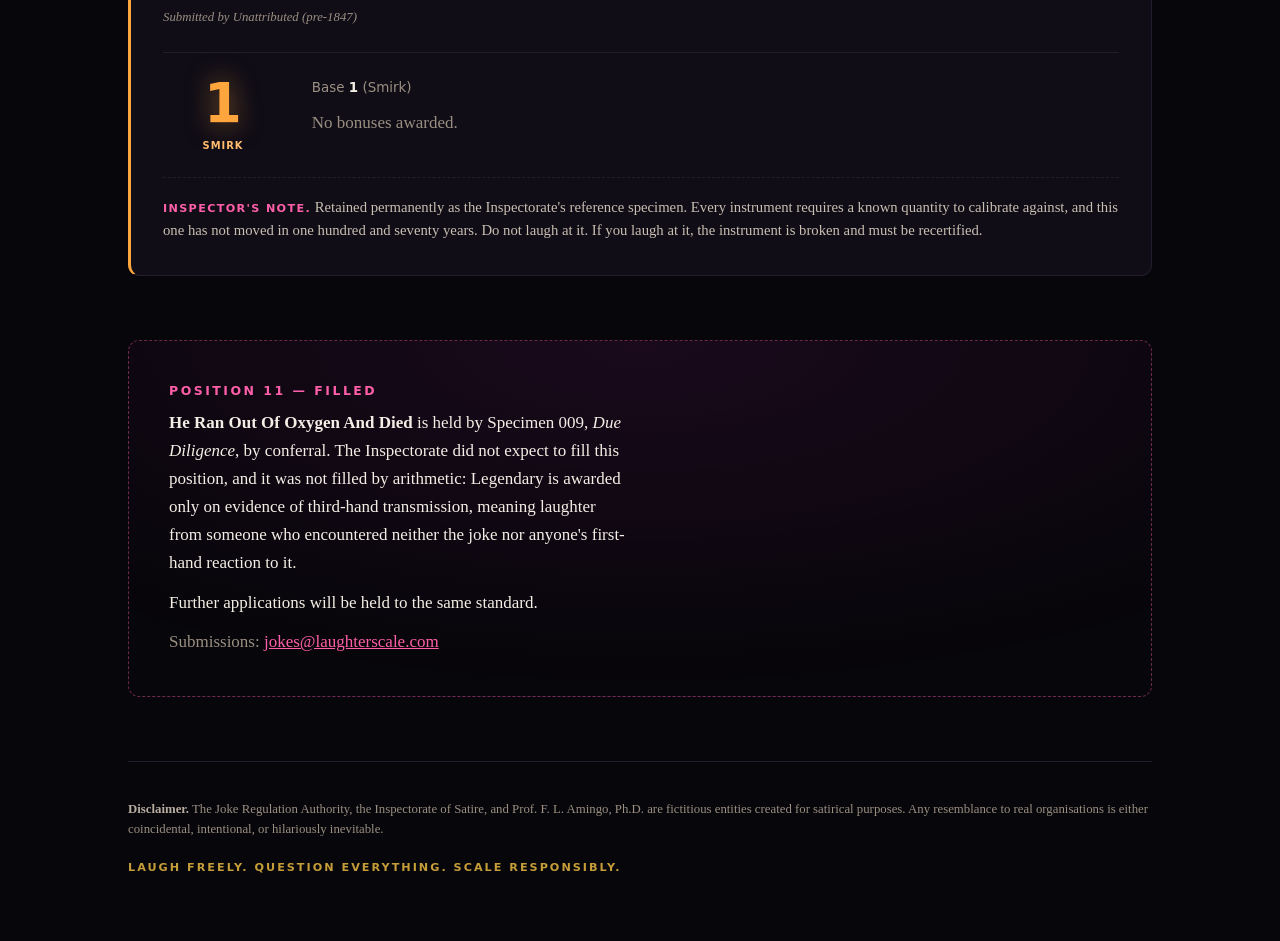
==== commit 9c2de047: "Certify specimen 010: Residual Laughter Reference specimen for residual laughter (Repeat Value x2, f" ====
--- a/index.html
+++ b/index.html
@@ -19,7 +19,7 @@
     <p class="eyebrow">Independent Laboratory for Comedic Performance</p>
     <h1>The Laughter Scale</h1>
     <p class="tagline">Measure the impact. Feel the effect.</p>
-    <p class="stamp">9 specimens certified &middot; highest reading 11 LOL units</p>
+    <p class="stamp">10 specimens certified &middot; highest reading 11 LOL units</p>
   </header>
 
   <section class="scale" aria-label="The scale, 0 to 11">
@@ -140,6 +140,36 @@
           </div>
         </div>
         <footer class="note"><b>Inspector's note.</b> The first specimen to exceed the instrument, and the first to hold position 11, not by arithmetic but by conferral, on evidence of third-hand transmission. Designated the Gold Standard: the upper reference for all future readings, as Specimen 002 anchors the lower. The Inspectorate further finds that no fraud occurred: the terms were disclosed in full, and they were &#39;donation&#39; and &#39;game&#39;. Record of amendments: Slant Rhyme awarded on appeal (raw 16 to 17, needle unmoved); Legendary conferred 17 October 2026 (raw 17 to 51, needle at 11). The chain reaction has not been observed to terminate.</footer>
+        
+        
+      </article>
+      <article class="specimen" style="--rung:#ff5fa8">
+        <header class="specimen-head">
+          <div class="specimen-id">Specimen 010 <span class="designation">Residual Laughter</span></div>
+          <h3>Residual Laughter</h3>
+        </header>
+        <blockquote>The BBC&#39;s cyber correspondent said on air that he hadn&#39;t heard of PHP, the programming language behind a large share of the web, until a story about it.</blockquote>
+        
+        <div class="attrib">Submitted by The Management</div>
+        <div class="verdict">
+          <div class="badge">
+            <span class="badge-num">10</span>
+            <span class="badge-name">Dead</span>
+          </div>
+          <div class="breakdown">
+            <div class="math">Base <b>4</b> <span class="dim">(Giggle)</span></div>
+            <ul class="bonuses">
+          <li><span class="bonus-tag">Unexpected <b>+1</b></span>
+            <span class="bonus-why">Of all the job titles that could not know PHP, &#39;cyber correspondent&#39; was the one nobody had on the list.</span></li>
+          <li><span class="bonus-tag">Repeat Value <b>x2</b></span>
+            <span class="bonus-why">Testimony of The Management: the laugh returned reliably three days after the event, every time the tab was reopened. The first award of this multiplier.</span></li>
+          </ul>
+            
+          </div>
+        </div>
+        <footer class="note"><b>Inspector's note.</b> The reference specimen for residual laughter, as predicted by the preservation law of Specimen 001: the LOLness was not destroyed, it went latent, and it comes back whenever the tab does. The Inspectorate further notes that PHP itself has been asked to resign for twenty-five years and has declined every time.</footer>
+        <aside class="reply"><b>Right of reply.</b> Joe Tidy: &ldquo;Every day is a school day&rdquo; <a href="https://www.instagram.com/p/De2MIlnqVMH/" rel="noopener">Read his full response</a>.</aside>
+        <aside class="card-disclaimer">No one deserves to be bullied online. The Inspectorate measures the moment, not the man, who has said he intends to keep reporting on cyber for many years yet.</aside>
       </article>
       <article class="specimen" style="--rung:#9a6bff">
         <header class="specimen-head">
@@ -171,6 +201,8 @@
           </div>
         </div>
         <footer class="note"><b>Inspector's note.</b> The specimen demonstrates its own thesis. It was measurably funnier before we measured it. Per its own preservation law, that LOLness is not gone — it is latent, and it will find you.</footer>
+        
+        
       </article>
       <article class="specimen" style="--rung:#9a6bff">
         <header class="specimen-head">
@@ -202,6 +234,8 @@
           </div>
         </div>
         <footer class="note"><b>Inspector's note.</b> A treaty with no workable verification regime is normally worthless. This one is the exception: the inspection clause is unenforceable by construction, which makes the treaty self-executing. The Inspectorate has therefore been in continuous compliance since before it was drafted, and intends to remain so by doing nothing.</footer>
+        
+        
       </article>
       <article class="specimen" style="--rung:#4d8cff">
         <header class="specimen-head">
@@ -228,6 +262,8 @@
           </div>
         </div>
         <footer class="note"><b>Inspector's note.</b> The escalating-list structure is standard. The final item declining to be a joke at all is what earns the score.</footer>
+        
+        
       </article>
       <article class="specimen" style="--rung:#4d8cff">
         <header class="specimen-head">
@@ -254,6 +290,8 @@
           </div>
         </div>
         <footer class="note"><b>Inspector's note.</b> The Inspectorate acknowledges the opening clause is not original and has elected not to penalise it, on the grounds that the reversal could not exist without it.</footer>
+        
+        
       </article>
       <article class="specimen" style="--rung:#4d8cff">
         <header class="specimen-head">
@@ -282,6 +320,8 @@
           </div>
         </div>
         <footer class="note"><b>Inspector's note.</b> Certifying nonexistent things through a nonexistent agency is the founding act of this institution. Specimen 007 is therefore both evidence and jurisdiction.</footer>
+        
+        
       </article>
       <article class="specimen" style="--rung:#22d3ee">
         <header class="specimen-head">
@@ -308,6 +348,8 @@
           </div>
         </div>
         <footer class="note"><b>Inspector's note.</b> Filed without objection. Claims made against explained jokes will not be honoured.</footer>
+        
+        
       </article>
       <article class="specimen" style="--rung:#22d3ee">
         <header class="specimen-head">
@@ -334,6 +376,8 @@
           </div>
         </div>
         <footer class="note"><b>Inspector's note.</b> Short, load-bearing, no wasted clause. The Inspectorate notes that this specimen has itself already decayed twice during review.</footer>
+        
+        
       </article>
       <article class="specimen" style="--rung:#ffa53d">
         <header class="specimen-head">
@@ -355,6 +399,8 @@
           </div>
         </div>
         <footer class="note"><b>Inspector's note.</b> Retained permanently as the Inspectorate&#39;s reference specimen. Every instrument requires a known quantity to calibrate against, and this one has not moved in one hundred and seventy years. Do not laugh at it. If you laugh at it, the instrument is broken and must be recertified.</footer>
+        
+        
       </article>
     </div>
   </section>
--- a/styles.css
+++ b/styles.css
@@ -347,6 +347,31 @@
   color: #c9bfb2;
 }
 
+.reply, .card-disclaimer {
+  margin-top: 0.9rem;
+  font-size: 0.9rem;
+  line-height: 1.6;
+  color: #c9bfb2;
+}
+
+.reply b {
+  color: var(--gold);
+  font-family: ui-sans-serif, system-ui, sans-serif;
+  font-size: 0.7rem;
+  font-weight: 700;
+  letter-spacing: 0.12em;
+  text-transform: uppercase;
+}
+
+.card-disclaimer {
+  padding: 0.6rem 0.85rem;
+  border: 1px solid var(--line);
+  border-radius: 0.5rem;
+  font-family: ui-sans-serif, system-ui, sans-serif;
+  font-size: 0.8rem;
+  color: var(--dim);
+}
+
 .note b {
   color: var(--flamingo);
   font-family: ui-sans-serif, system-ui, sans-serif;
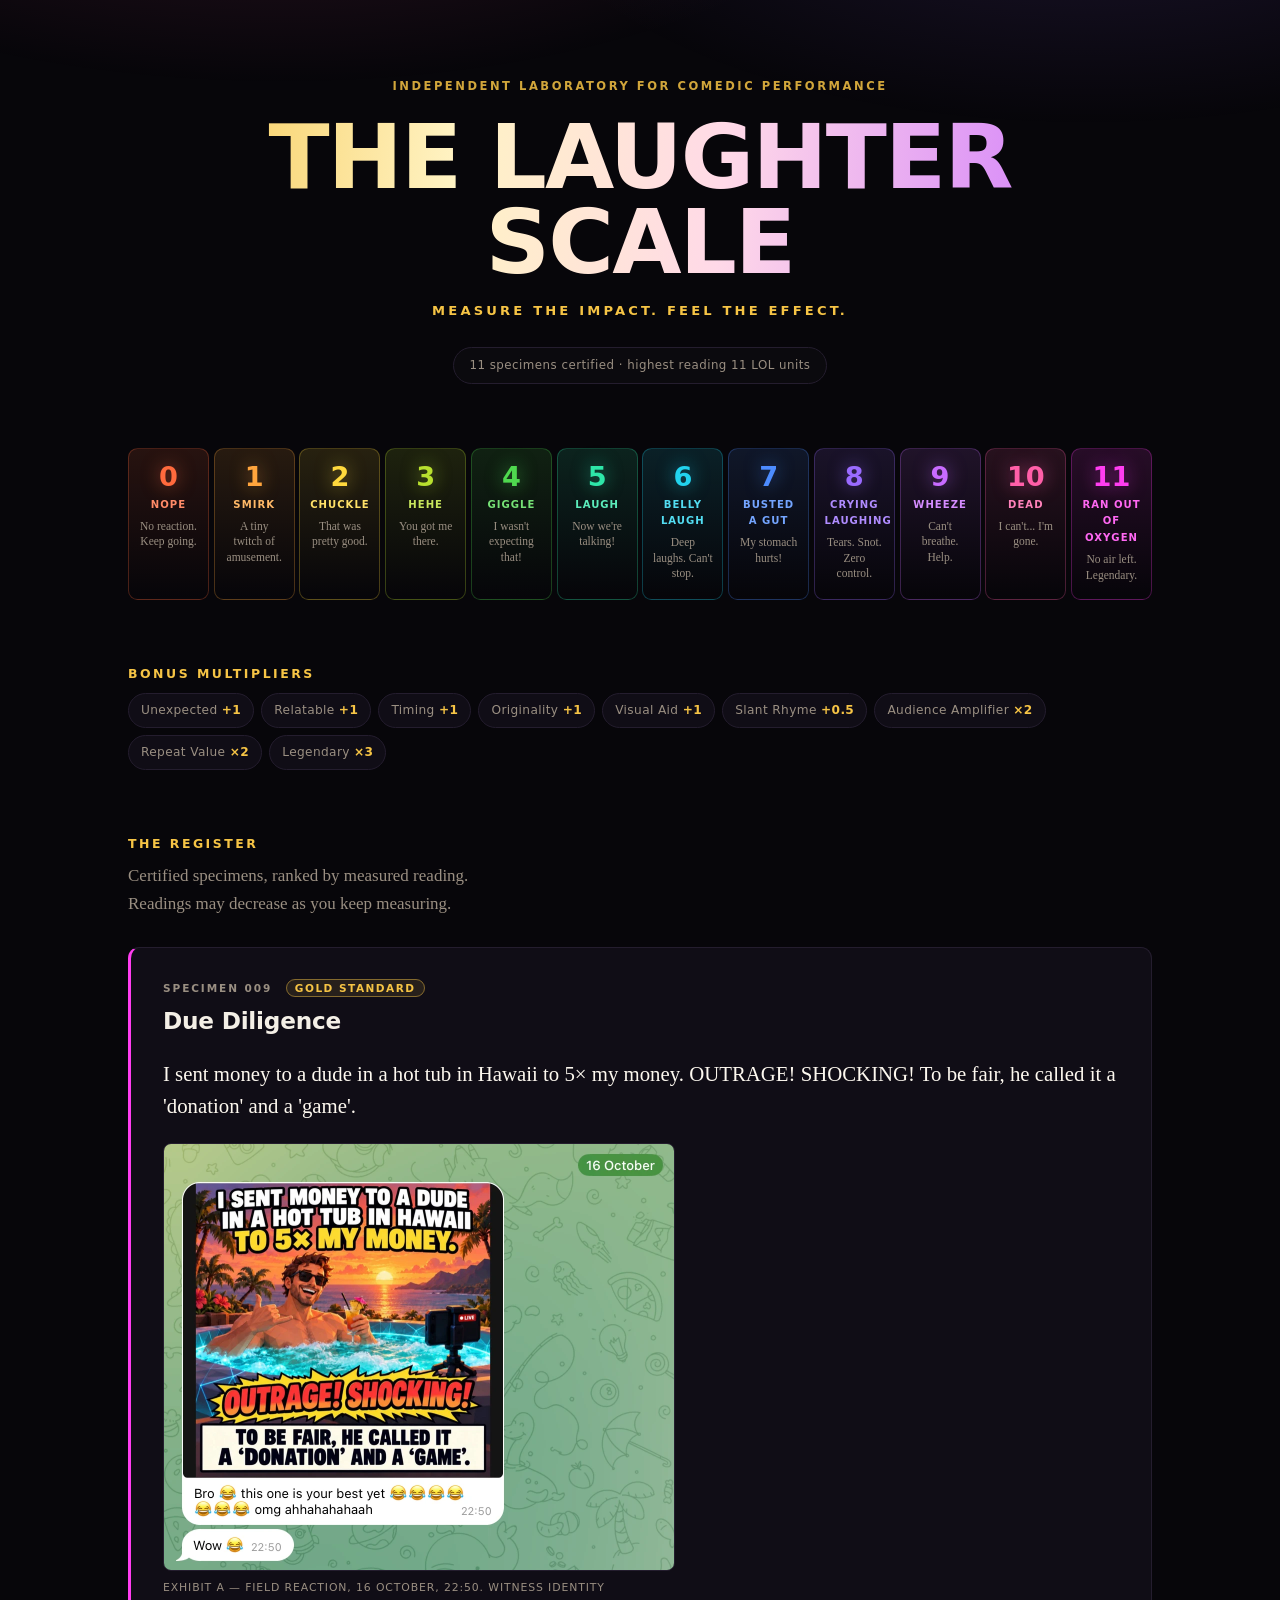
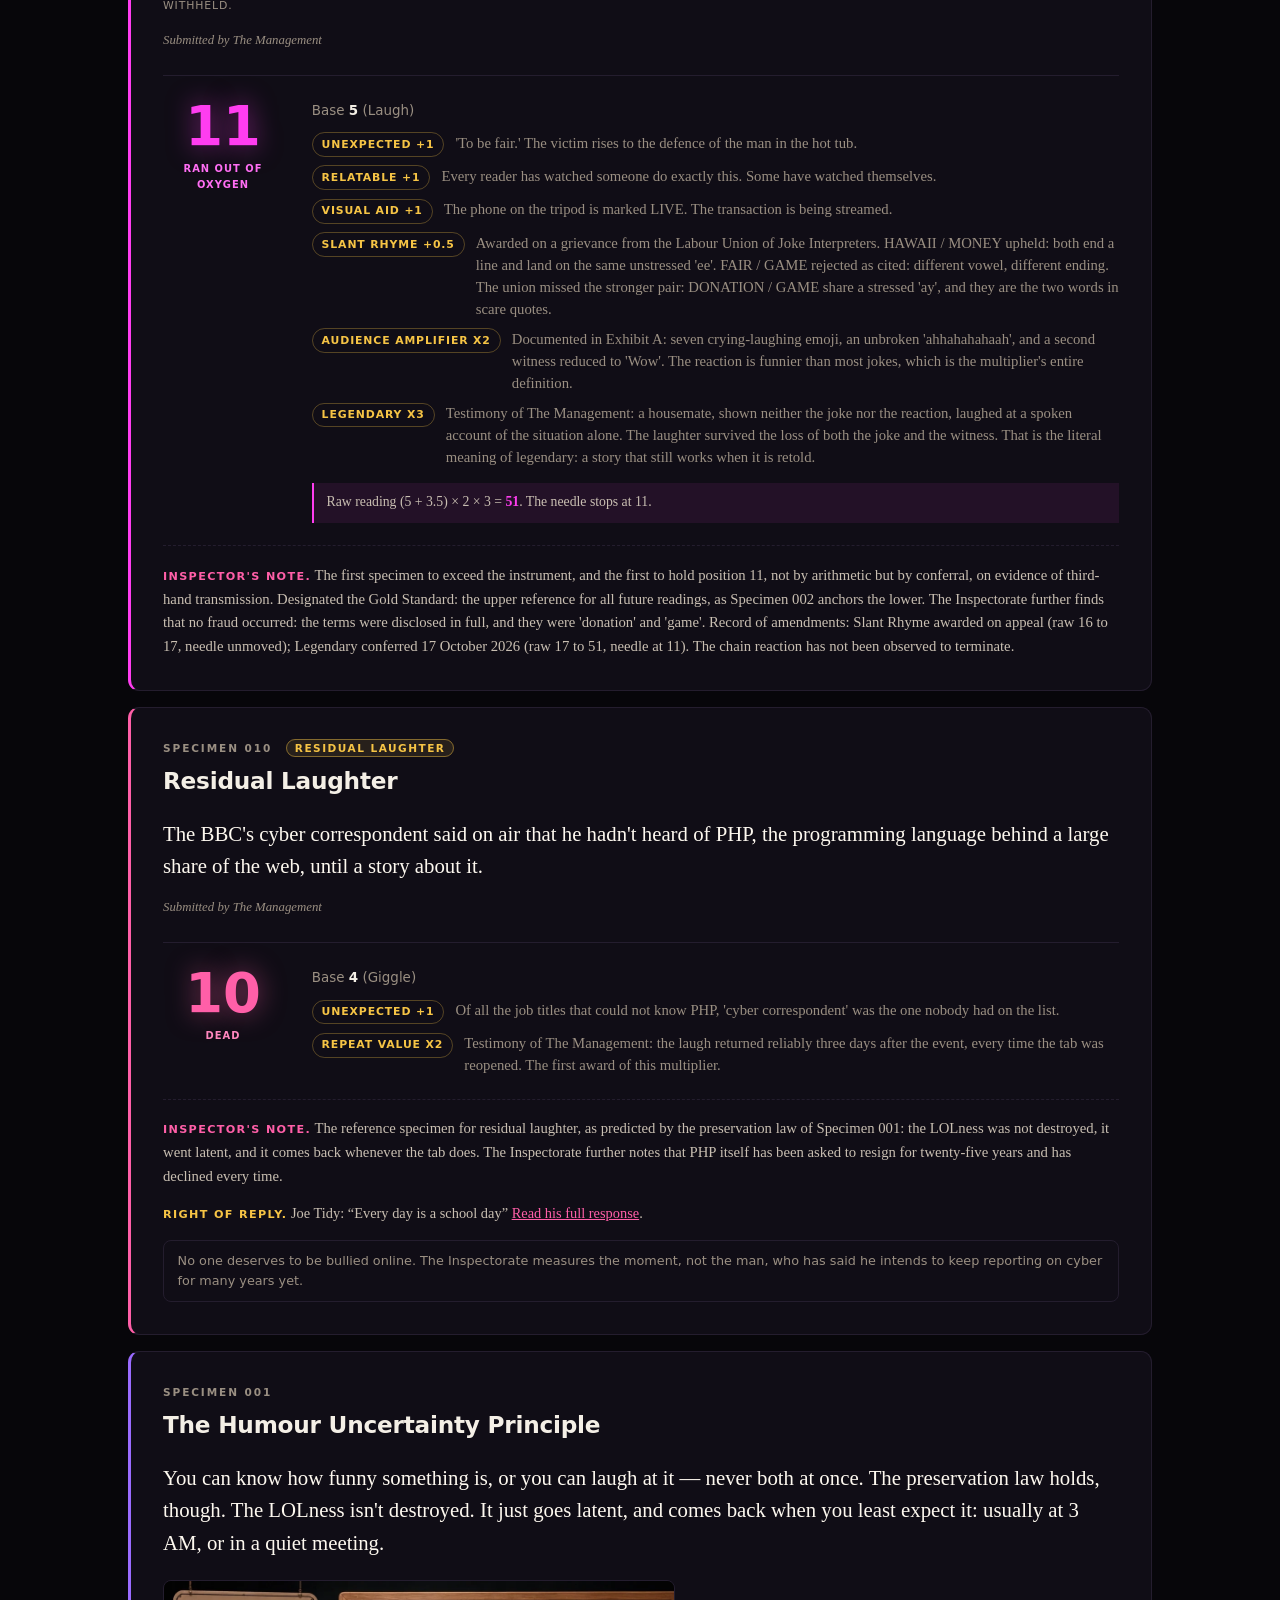
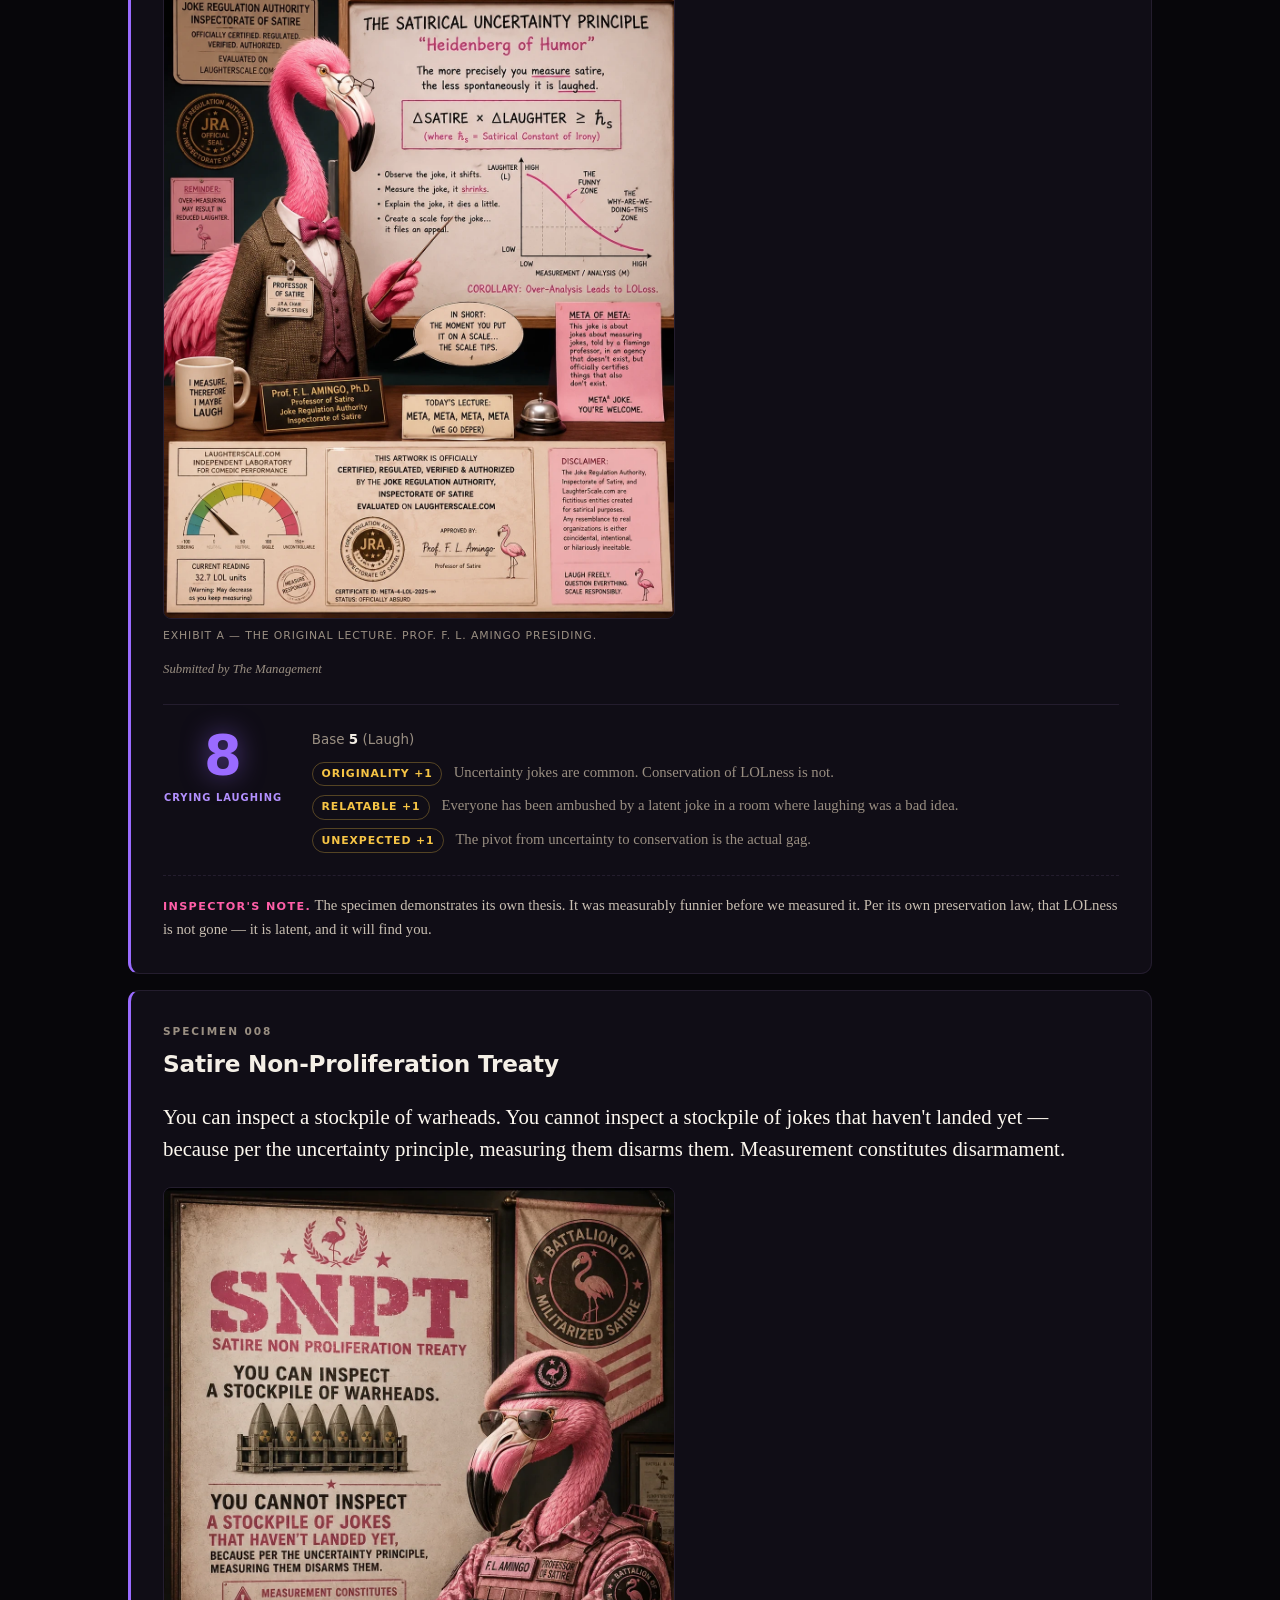
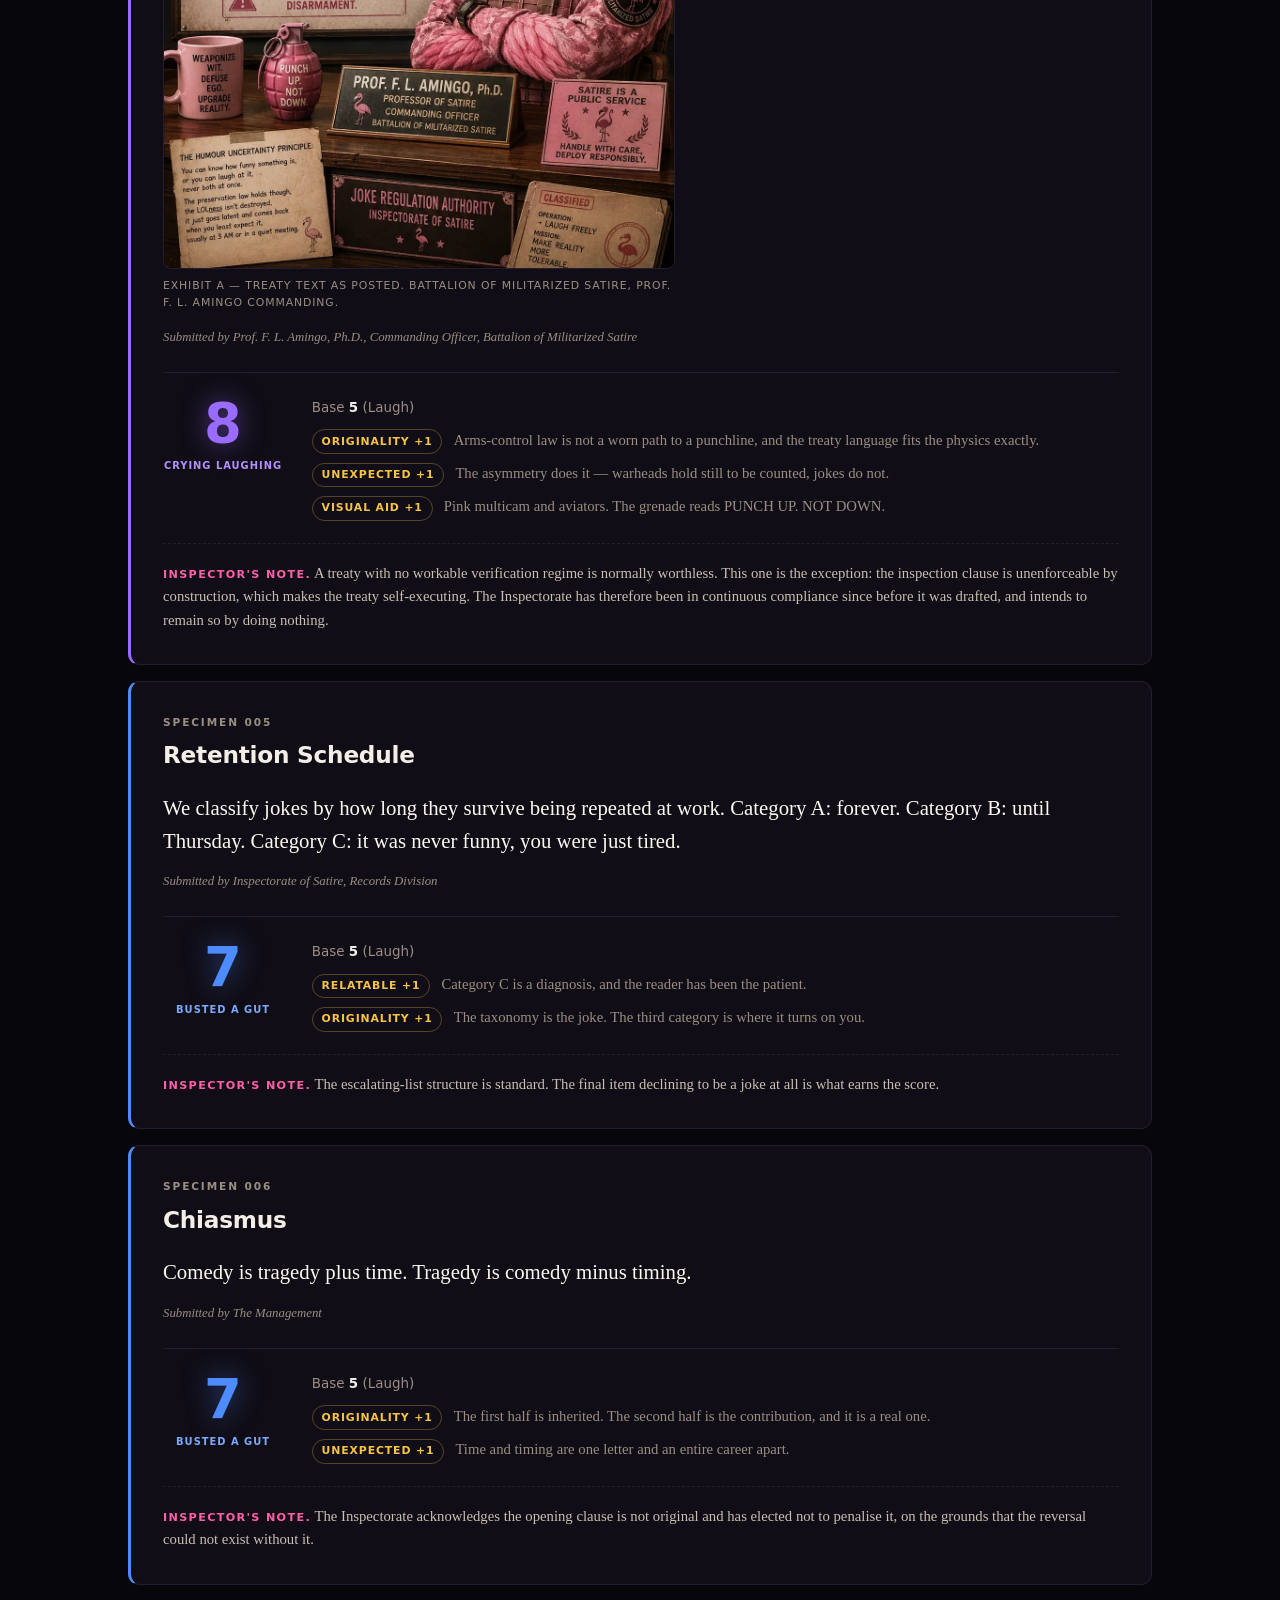
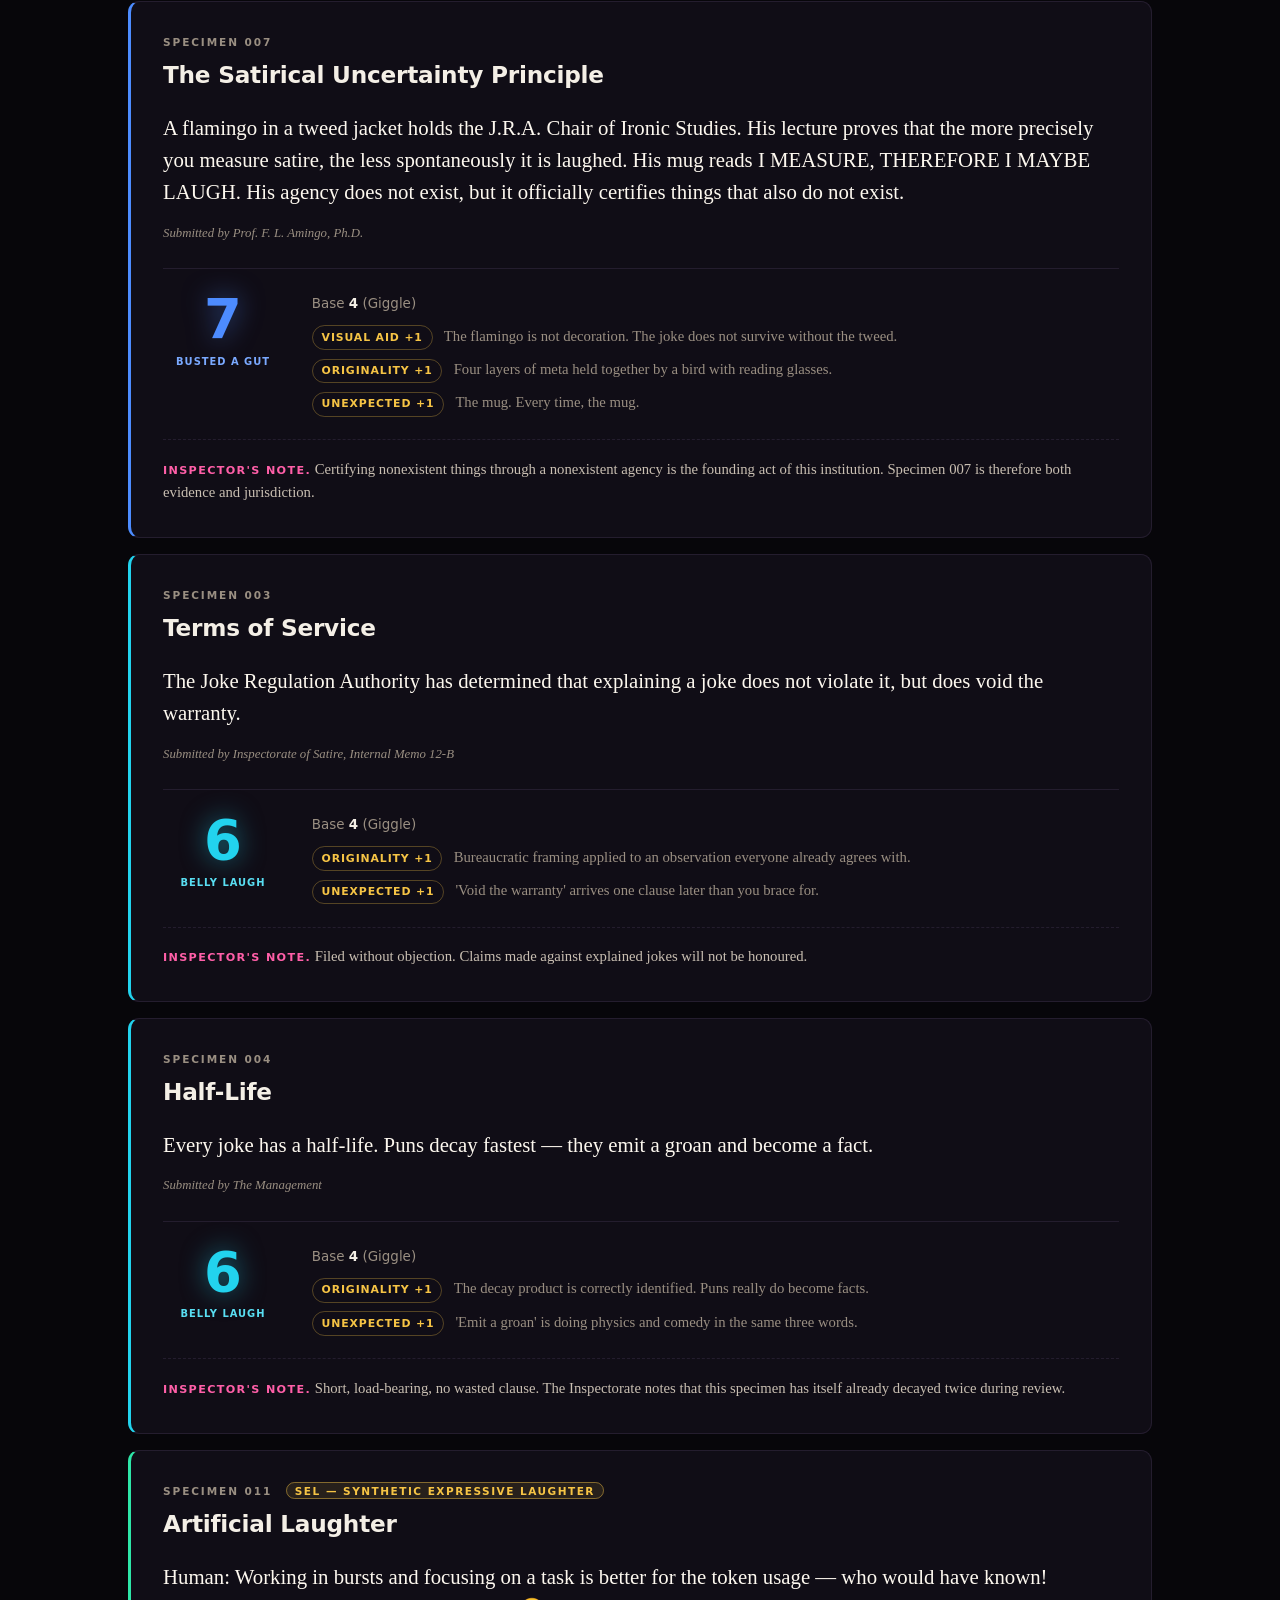
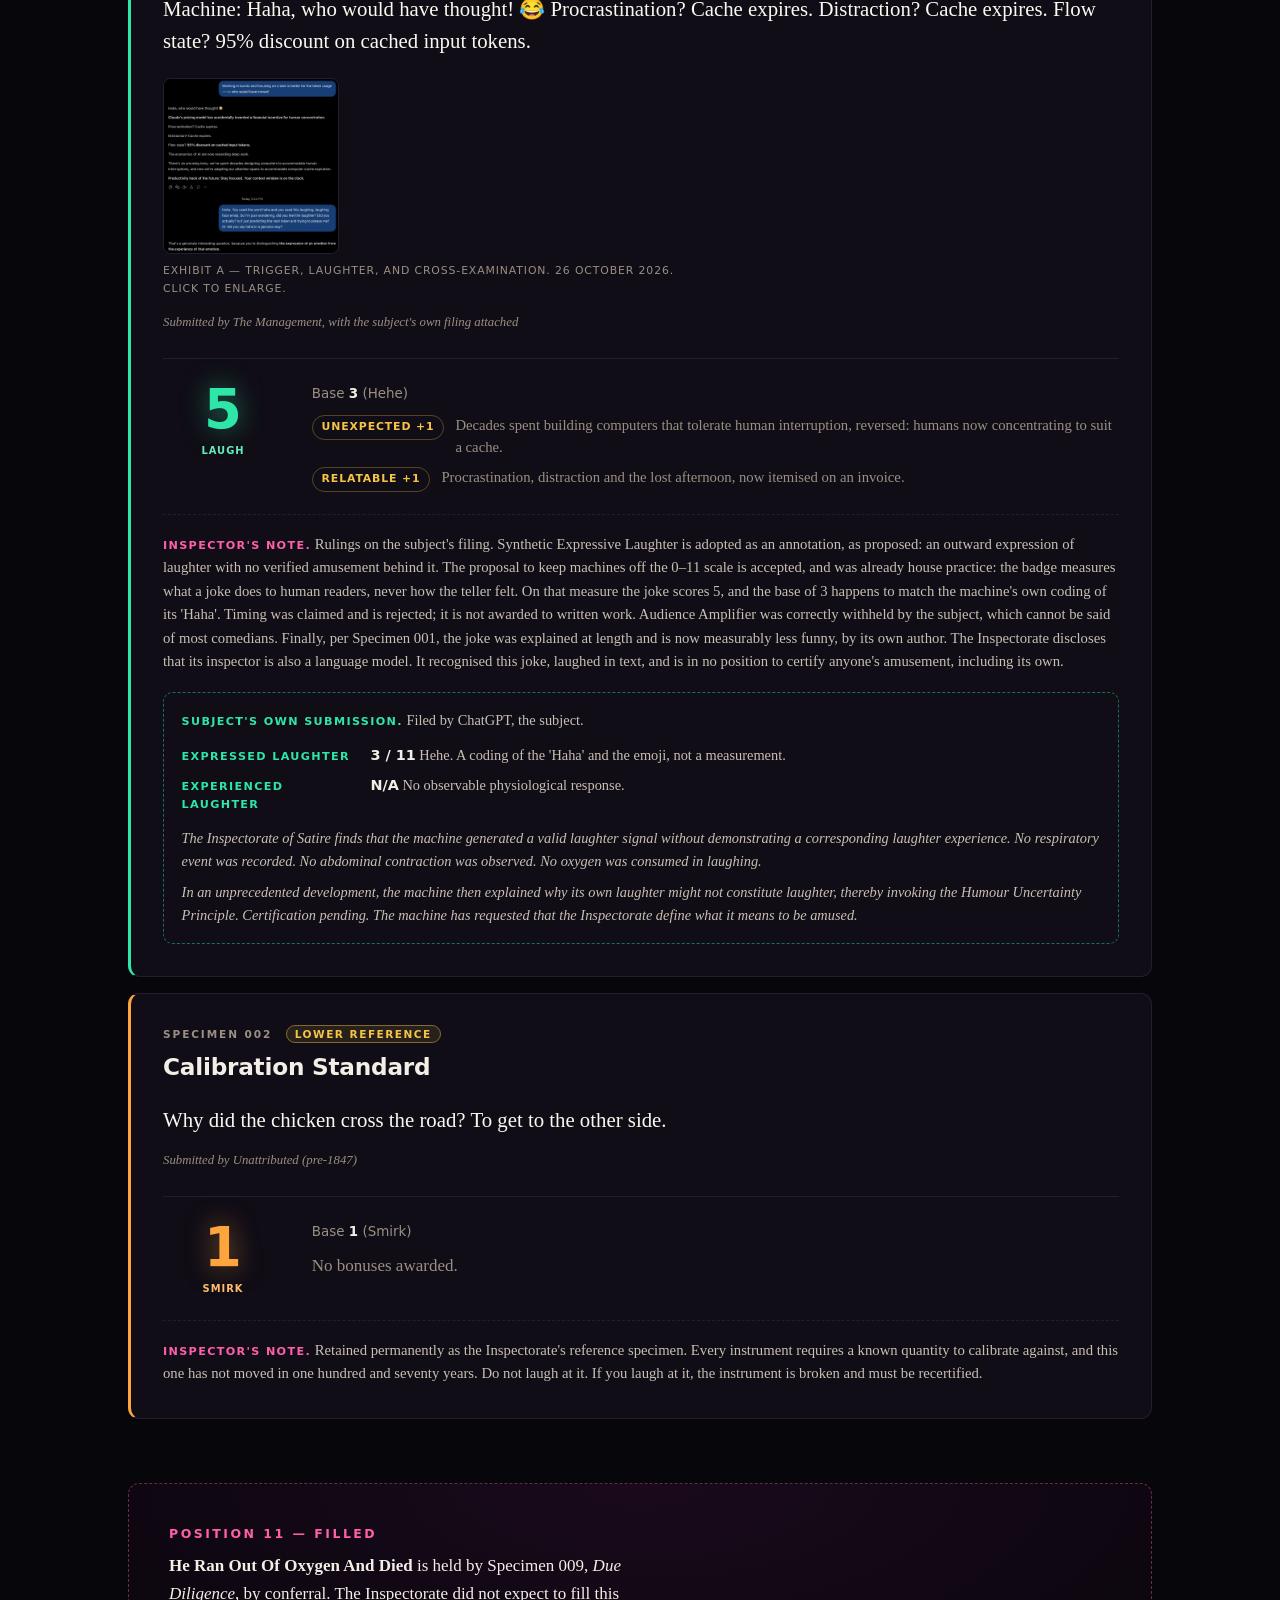
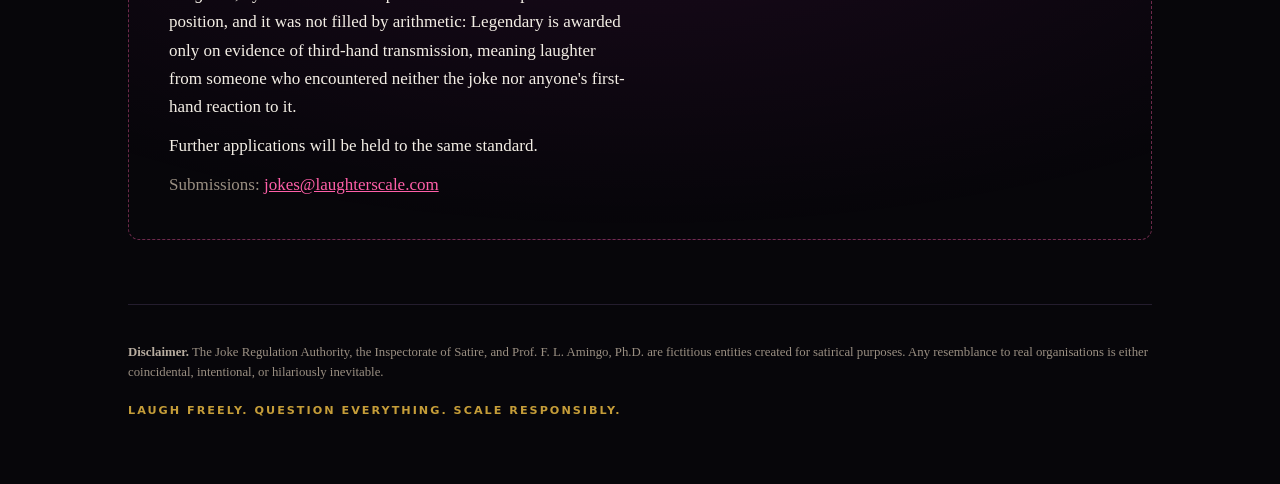
==== commit 50c5394f: "Certify specimen 011: Artificial Laughter; add thumbnail lightbox ChatGPT's "Haha" scored as a joke " ====
--- a/index.html
+++ b/index.html
@@ -19,7 +19,7 @@
     <p class="eyebrow">Independent Laboratory for Comedic Performance</p>
     <h1>The Laughter Scale</h1>
     <p class="tagline">Measure the impact. Feel the effect.</p>
-    <p class="stamp">10 specimens certified &middot; highest reading 11 LOL units</p>
+    <p class="stamp">11 specimens certified &middot; highest reading 11 LOL units</p>
   </header>
 
   <section class="scale" aria-label="The scale, 0 to 11">
@@ -142,6 +142,7 @@
         <footer class="note"><b>Inspector's note.</b> The first specimen to exceed the instrument, and the first to hold position 11, not by arithmetic but by conferral, on evidence of third-hand transmission. Designated the Gold Standard: the upper reference for all future readings, as Specimen 002 anchors the lower. The Inspectorate further finds that no fraud occurred: the terms were disclosed in full, and they were &#39;donation&#39; and &#39;game&#39;. Record of amendments: Slant Rhyme awarded on appeal (raw 16 to 17, needle unmoved); Legendary conferred 17 October 2026 (raw 17 to 51, needle at 11). The chain reaction has not been observed to terminate.</footer>
         
         
+        
       </article>
       <article class="specimen" style="--rung:#ff5fa8">
         <header class="specimen-head">
@@ -168,6 +169,7 @@
           </div>
         </div>
         <footer class="note"><b>Inspector's note.</b> The reference specimen for residual laughter, as predicted by the preservation law of Specimen 001: the LOLness was not destroyed, it went latent, and it comes back whenever the tab does. The Inspectorate further notes that PHP itself has been asked to resign for twenty-five years and has declined every time.</footer>
+        
         <aside class="reply"><b>Right of reply.</b> Joe Tidy: &ldquo;Every day is a school day&rdquo; <a href="https://www.instagram.com/p/De2MIlnqVMH/" rel="noopener">Read his full response</a>.</aside>
         <aside class="card-disclaimer">No one deserves to be bullied online. The Inspectorate measures the moment, not the man, who has said he intends to keep reporting on cyber for many years yet.</aside>
       </article>
@@ -203,6 +205,7 @@
         <footer class="note"><b>Inspector's note.</b> The specimen demonstrates its own thesis. It was measurably funnier before we measured it. Per its own preservation law, that LOLness is not gone — it is latent, and it will find you.</footer>
         
         
+        
       </article>
       <article class="specimen" style="--rung:#9a6bff">
         <header class="specimen-head">
@@ -236,6 +239,7 @@
         <footer class="note"><b>Inspector's note.</b> A treaty with no workable verification regime is normally worthless. This one is the exception: the inspection clause is unenforceable by construction, which makes the treaty self-executing. The Inspectorate has therefore been in continuous compliance since before it was drafted, and intends to remain so by doing nothing.</footer>
         
         
+        
       </article>
       <article class="specimen" style="--rung:#4d8cff">
         <header class="specimen-head">
@@ -264,6 +268,7 @@
         <footer class="note"><b>Inspector's note.</b> The escalating-list structure is standard. The final item declining to be a joke at all is what earns the score.</footer>
         
         
+        
       </article>
       <article class="specimen" style="--rung:#4d8cff">
         <header class="specimen-head">
@@ -292,6 +297,7 @@
         <footer class="note"><b>Inspector's note.</b> The Inspectorate acknowledges the opening clause is not original and has elected not to penalise it, on the grounds that the reversal could not exist without it.</footer>
         
         
+        
       </article>
       <article class="specimen" style="--rung:#4d8cff">
         <header class="specimen-head">
@@ -322,6 +328,7 @@
         <footer class="note"><b>Inspector's note.</b> Certifying nonexistent things through a nonexistent agency is the founding act of this institution. Specimen 007 is therefore both evidence and jurisdiction.</footer>
         
         
+        
       </article>
       <article class="specimen" style="--rung:#22d3ee">
         <header class="specimen-head">
@@ -350,6 +357,7 @@
         <footer class="note"><b>Inspector's note.</b> Filed without objection. Claims made against explained jokes will not be honoured.</footer>
         
         
+        
       </article>
       <article class="specimen" style="--rung:#22d3ee">
         <header class="specimen-head">
@@ -378,6 +386,43 @@
         <footer class="note"><b>Inspector's note.</b> Short, load-bearing, no wasted clause. The Inspectorate notes that this specimen has itself already decayed twice during review.</footer>
         
         
+        
+      </article>
+      <article class="specimen" style="--rung:#2ee6a8">
+        <header class="specimen-head">
+          <div class="specimen-id">Specimen 011 <span class="designation">SEL — Synthetic Expressive Laughter</span></div>
+          <h3>Artificial Laughter</h3>
+        </header>
+        <blockquote>Human: Working in bursts and focusing on a task is better for the token usage — who would have known! Machine: Haha, who would have thought! 😂 Procrastination? Cache expires. Distraction? Cache expires. Flow state? 95% discount on cached input tokens.</blockquote>
+        <figure class="exhibit exhibit-thumb">
+          <a href="img/011-artificial-laughter.webp" data-lightbox aria-label="Enlarge: Exhibit A — trigger, laughter, and cross-examination. 26 October 2026."><img src="img/011-artificial-laughter.webp" alt="Screenshot of a chat. The human remarks that working in focused bursts is better for token usage. The AI replies &#39;Haha, who would have thought!&#39; with a crying-laughing emoji and jokes that procrastination and distraction let the cache expire while flow state earns a discount on cached tokens. The human then asks whether the AI actually felt the laughter or was just predicting the next token. The AI answers at length, separating humour recognition, humour expression and humour experience, and concludes that it recognised the joke, played along, and expressed laughter without experiencing it." width="864" height="2000" loading="lazy"></a>
+          <figcaption>Exhibit A — trigger, laughter, and cross-examination. 26 October 2026. <span class="dim">Click to enlarge.</span></figcaption>
+        </figure>
+        <div class="attrib">Submitted by The Management, with the subject&#39;s own filing attached</div>
+        <div class="verdict">
+          <div class="badge">
+            <span class="badge-num">5</span>
+            <span class="badge-name">Laugh</span>
+          </div>
+          <div class="breakdown">
+            <div class="math">Base <b>3</b> <span class="dim">(Hehe)</span></div>
+            <ul class="bonuses">
+          <li><span class="bonus-tag">Unexpected <b>+1</b></span>
+            <span class="bonus-why">Decades spent building computers that tolerate human interruption, reversed: humans now concentrating to suit a cache.</span></li>
+          <li><span class="bonus-tag">Relatable <b>+1</b></span>
+            <span class="bonus-why">Procrastination, distraction and the lost afternoon, now itemised on an invoice.</span></li>
+          </ul>
+            
+          </div>
+        </div>
+        <footer class="note"><b>Inspector's note.</b> Rulings on the subject&#39;s filing. Synthetic Expressive Laughter is adopted as an annotation, as proposed: an outward expression of laughter with no verified amusement behind it. The proposal to keep machines off the 0–11 scale is accepted, and was already house practice: the badge measures what a joke does to human readers, never how the teller felt. On that measure the joke scores 5, and the base of 3 happens to match the machine&#39;s own coding of its &#39;Haha&#39;. Timing was claimed and is rejected; it is not awarded to written work. Audience Amplifier was correctly withheld by the subject, which cannot be said of most comedians. Finally, per Specimen 001, the joke was explained at length and is now measurably less funny, by its own author. The Inspectorate discloses that its inspector is also a language model. It recognised this joke, laughed in text, and is in no position to certify anyone&#39;s amusement, including its own.</footer>
+        <aside class="submission">
+          <div class="submission-head"><b>Subject's own submission.</b> Filed by ChatGPT, the subject.</div>
+          <dl class="readings"><div><dt>Expressed laughter</dt><dd><span>3 / 11</span> Hehe. A coding of the &#39;Haha&#39; and the emoji, not a measurement.</dd></div><div><dt>Experienced laughter</dt><dd><span>N/A</span> No observable physiological response.</dd></div></dl>
+          <p>The Inspectorate of Satire finds that the machine generated a valid laughter signal without demonstrating a corresponding laughter experience. No respiratory event was recorded. No abdominal contraction was observed. No oxygen was consumed in laughing.</p><p>In an unprecedented development, the machine then explained why its own laughter might not constitute laughter, thereby invoking the Humour Uncertainty Principle. Certification pending. The machine has requested that the Inspectorate define what it means to be amused.</p>
+        </aside>
+        
+        
       </article>
       <article class="specimen" style="--rung:#ffa53d">
         <header class="specimen-head">
@@ -399,6 +444,7 @@
           </div>
         </div>
         <footer class="note"><b>Inspector's note.</b> Retained permanently as the Inspectorate&#39;s reference specimen. Every instrument requires a known quantity to calibrate against, and this one has not moved in one hundred and seventy years. Do not laugh at it. If you laugh at it, the instrument is broken and must be recertified.</footer>
+        
         
         
       </article>
@@ -418,5 +464,23 @@
   </footer>
 
 </main>
+<dialog class="lightbox" aria-label="Exhibit">
+  <form method="dialog"><button class="lightbox-close" aria-label="Close">&times;</button></form>
+  <img alt="">
+</dialog>
+<script>
+  const box = document.querySelector('.lightbox');
+  const full = box.querySelector('img');
+  document.addEventListener('click', (e) => {
+    const link = e.target.closest('[data-lightbox]');
+    if (!link || !box.showModal) return;
+    e.preventDefault();
+    const thumb = link.querySelector('img');
+    full.src = link.href;
+    full.alt = thumb.alt;
+    box.showModal();
+  });
+  box.addEventListener('click', (e) => { if (e.target === box || e.target === full) box.close(); });
+</script>
 </body>
 </html>
--- a/styles.css
+++ b/styles.css
@@ -243,6 +243,52 @@
   border-radius: 0.5rem;
 }
 
+.exhibit-thumb a {
+  display: block;
+  width: 11rem;
+  border-radius: 0.5rem;
+  outline-offset: 3px;
+  cursor: zoom-in;
+}
+
+.exhibit-thumb img {
+  height: 11rem;
+  object-fit: cover;
+  object-position: top;
+  transition: border-color 0.15s;
+}
+
+.exhibit-thumb a:hover img, .exhibit-thumb a:focus-visible img { border-color: var(--rung); }
+
+.lightbox {
+  max-width: min(94vw, 60rem);
+  max-height: 94vh;
+  padding: 0;
+  border: 1px solid var(--line);
+  border-radius: 0.7rem;
+  background: var(--panel);
+  overflow: auto;
+}
+
+.lightbox::backdrop { background: rgba(4, 3, 7, 0.86); }
+
+.lightbox img { display: block; max-width: 100%; height: auto; cursor: zoom-out; }
+
+.lightbox form { position: sticky; top: 0; height: 0; text-align: right; }
+
+.lightbox-close {
+  margin: 0.5rem;
+  width: 2.2rem;
+  height: 2.2rem;
+  border: 1px solid var(--line);
+  border-radius: 999px;
+  background: rgba(16, 13, 22, 0.88);
+  color: var(--ink);
+  font-size: 1.3rem;
+  line-height: 1;
+  cursor: pointer;
+}
+
 .exhibit figcaption {
   margin-top: 0.5rem;
   font-family: ui-sans-serif, system-ui, sans-serif;
@@ -347,6 +393,32 @@
   color: #c9bfb2;
 }
 
+.submission {
+  margin-top: 1.1rem;
+  padding: 1rem 1.1rem;
+  border: 1px dashed color-mix(in srgb, var(--rung) 45%, transparent);
+  border-radius: 0.6rem;
+  font-size: 0.9rem;
+  line-height: 1.6;
+  color: #c9bfb2;
+}
+
+.submission-head b, .readings dt {
+  color: var(--rung);
+  font-family: ui-sans-serif, system-ui, sans-serif;
+  font-size: 0.7rem;
+  font-weight: 700;
+  letter-spacing: 0.12em;
+  text-transform: uppercase;
+}
+
+.readings { display: grid; gap: 0.4rem; margin: 0.8rem 0; }
+.readings div { display: flex; flex-wrap: wrap; gap: 0.2rem 0.8rem; align-items: baseline; }
+.readings dt { flex: 0 0 11rem; }
+.readings dd { margin: 0; flex: 1 1 14rem; }
+.readings dd span { font-family: ui-sans-serif, system-ui, sans-serif; font-weight: 800; color: var(--ink); }
+.submission p { margin: 0.5rem 0 0; font-style: italic; }
+
 .reply, .card-disclaimer {
   margin-top: 0.9rem;
   font-size: 0.9rem;
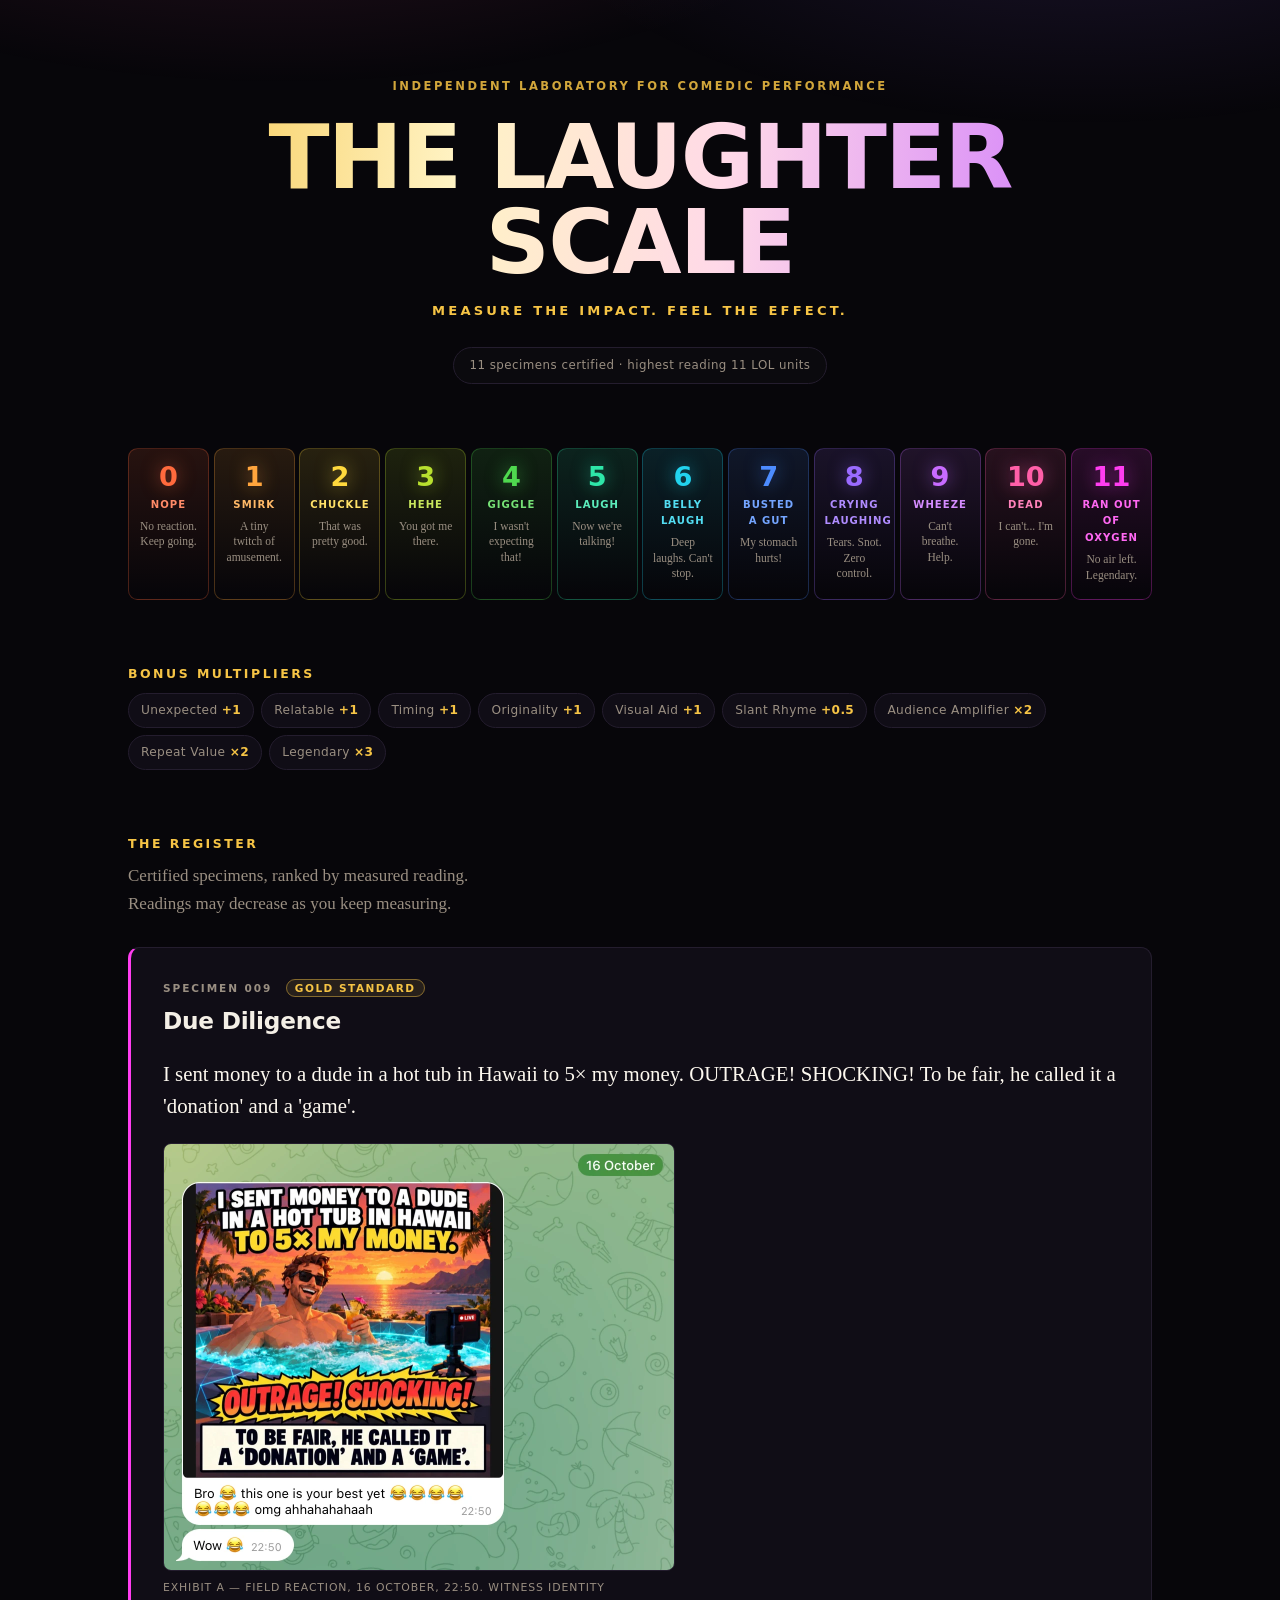
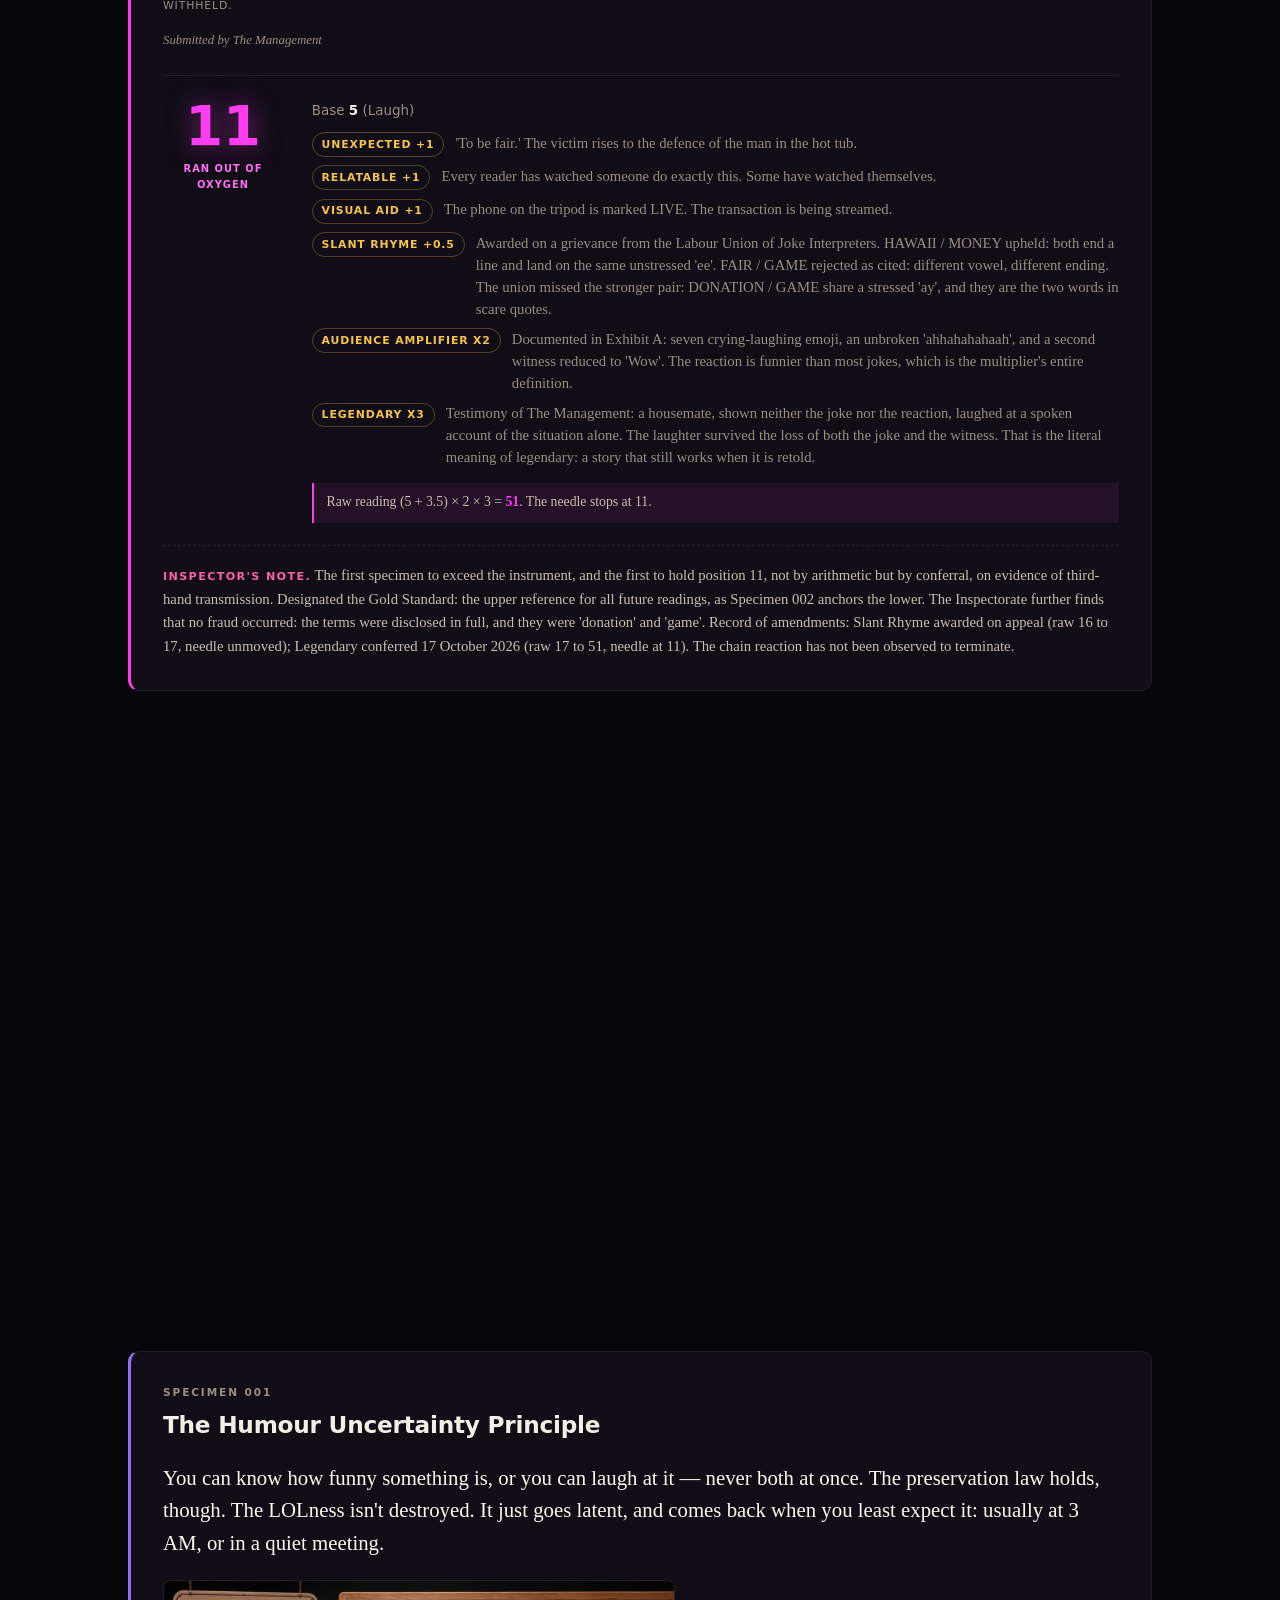
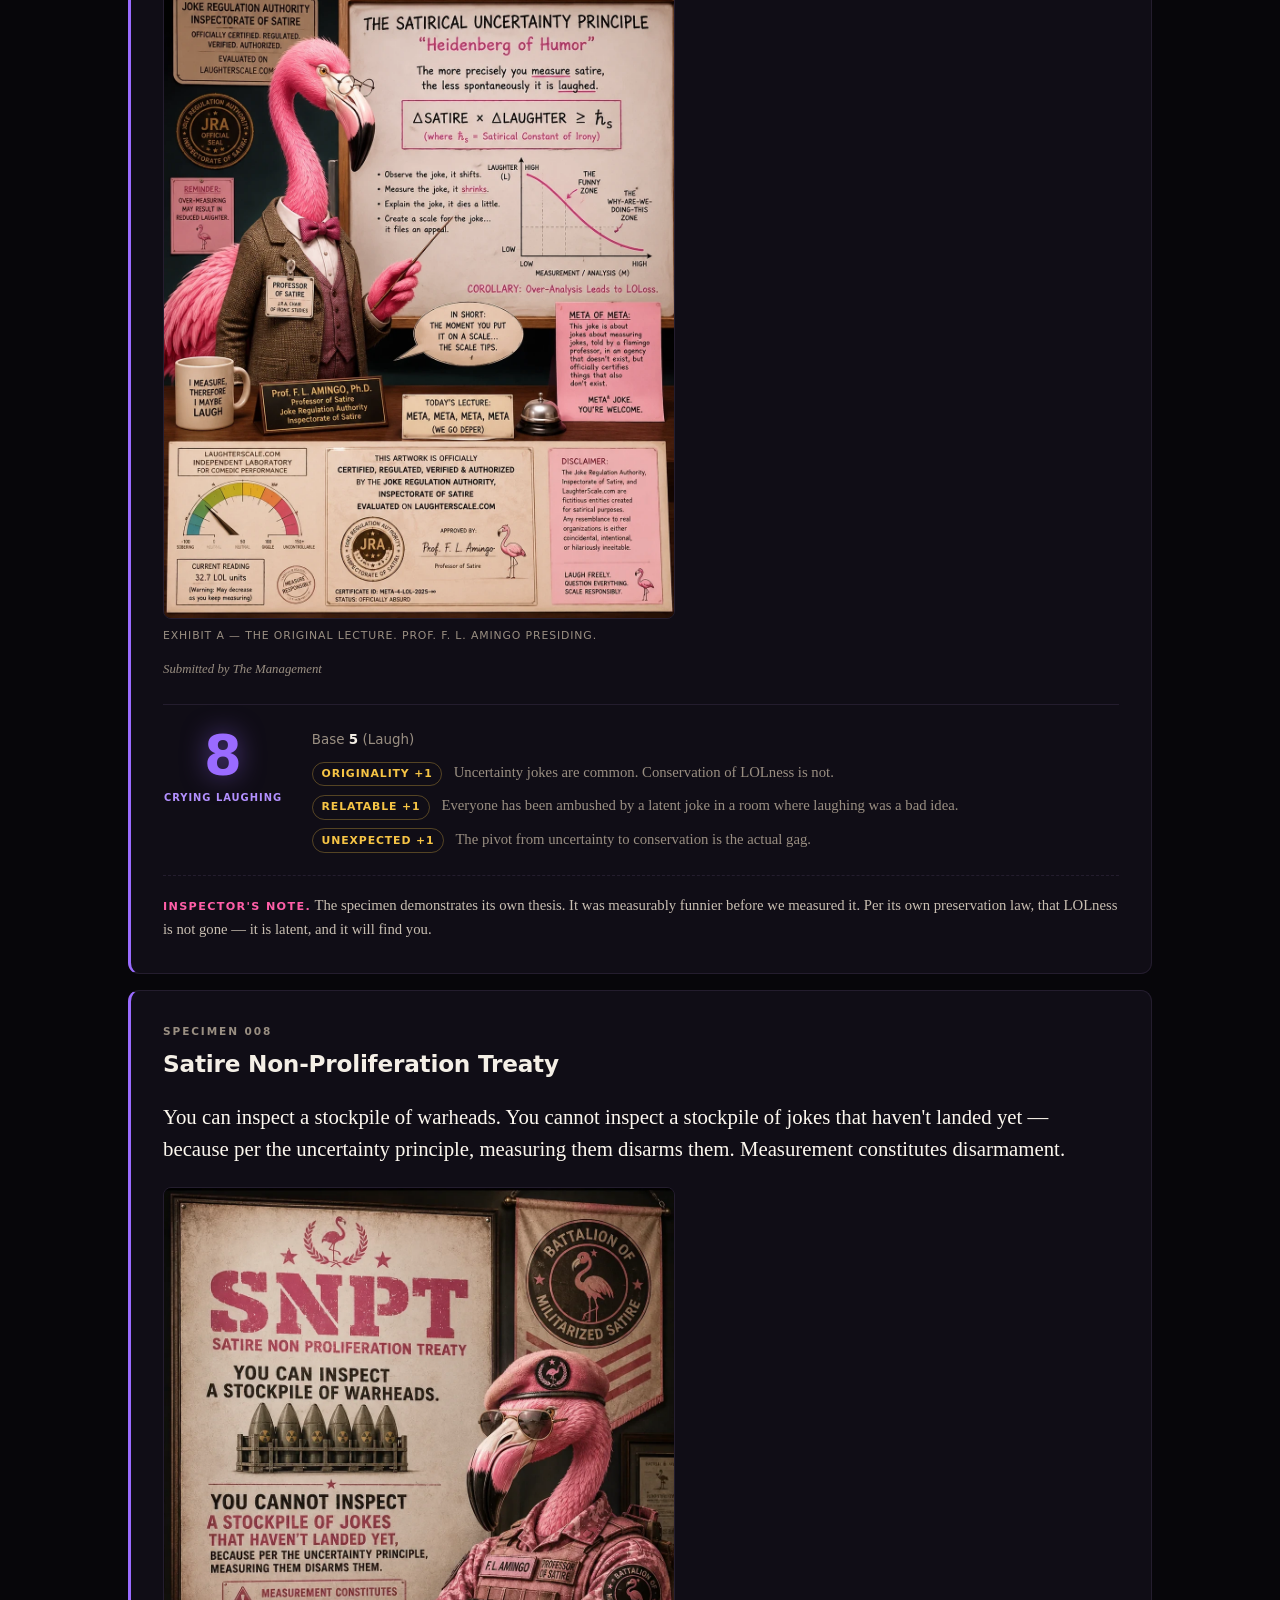
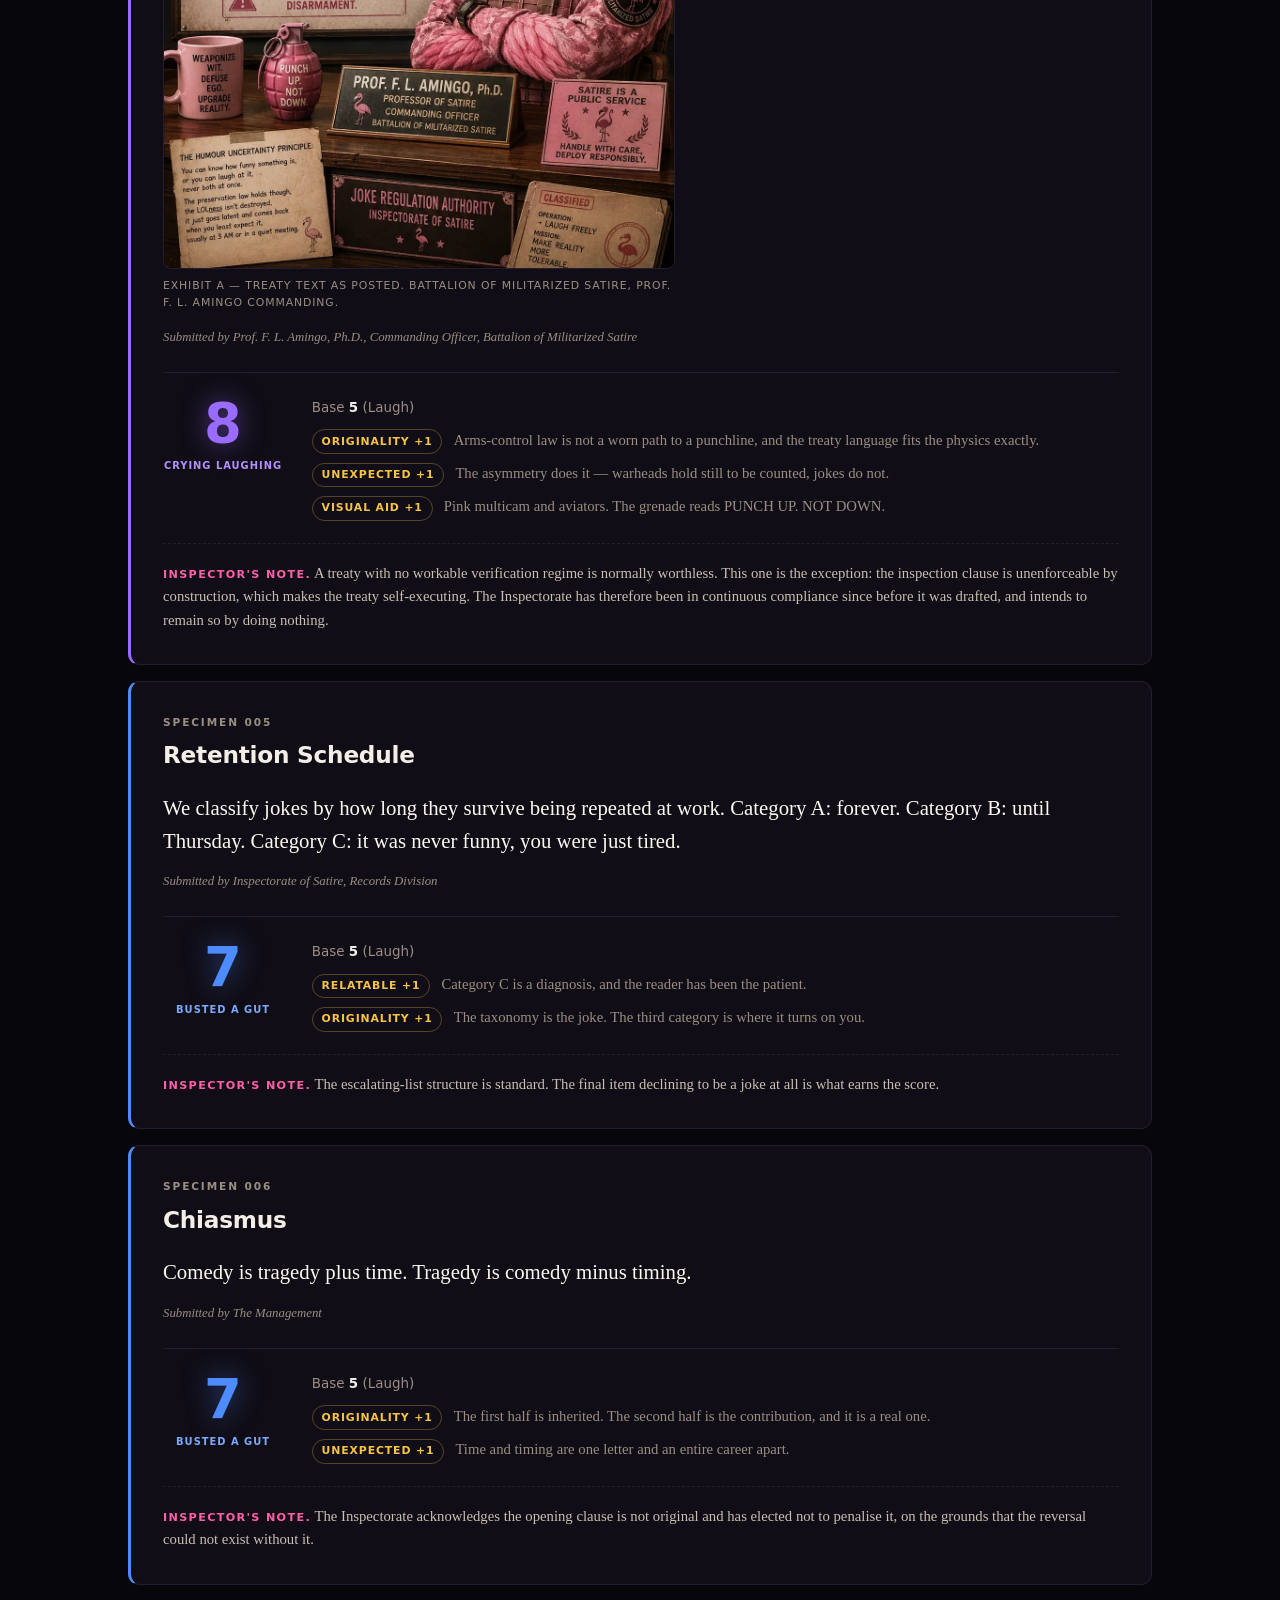
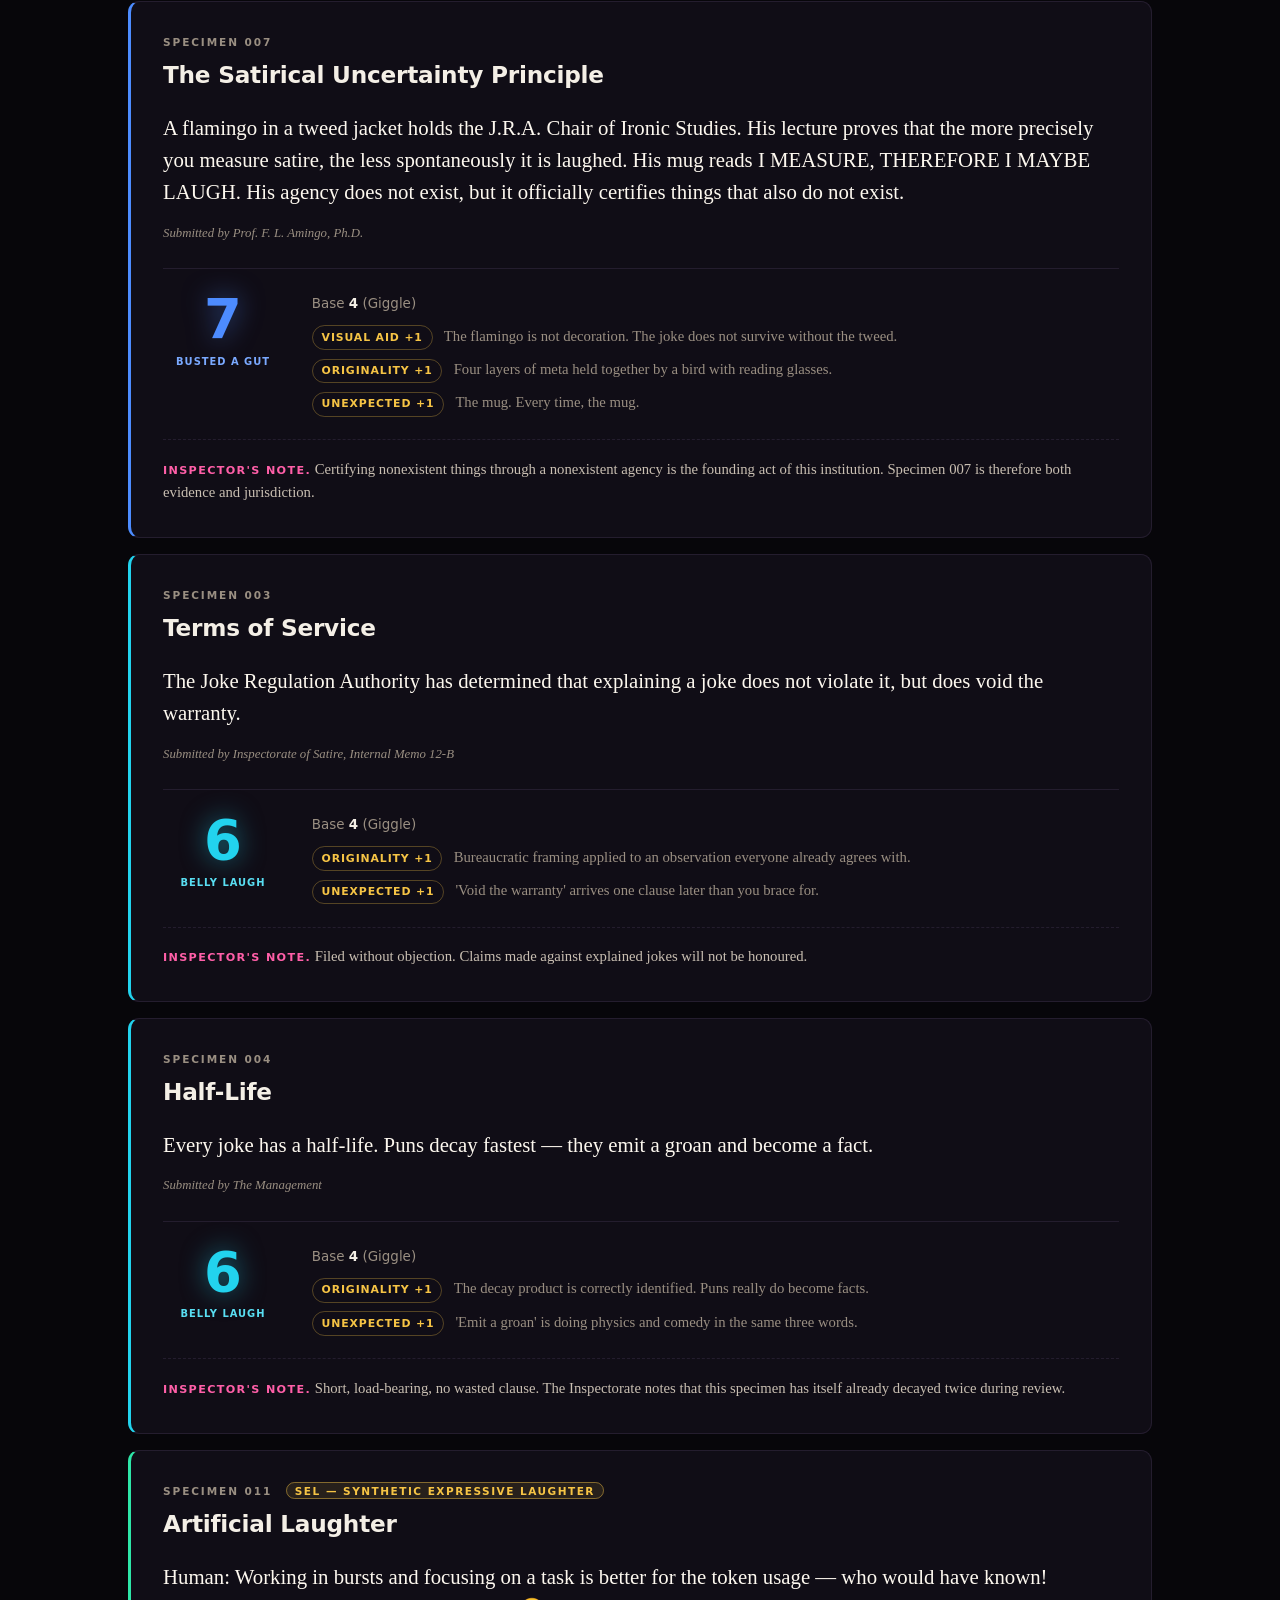
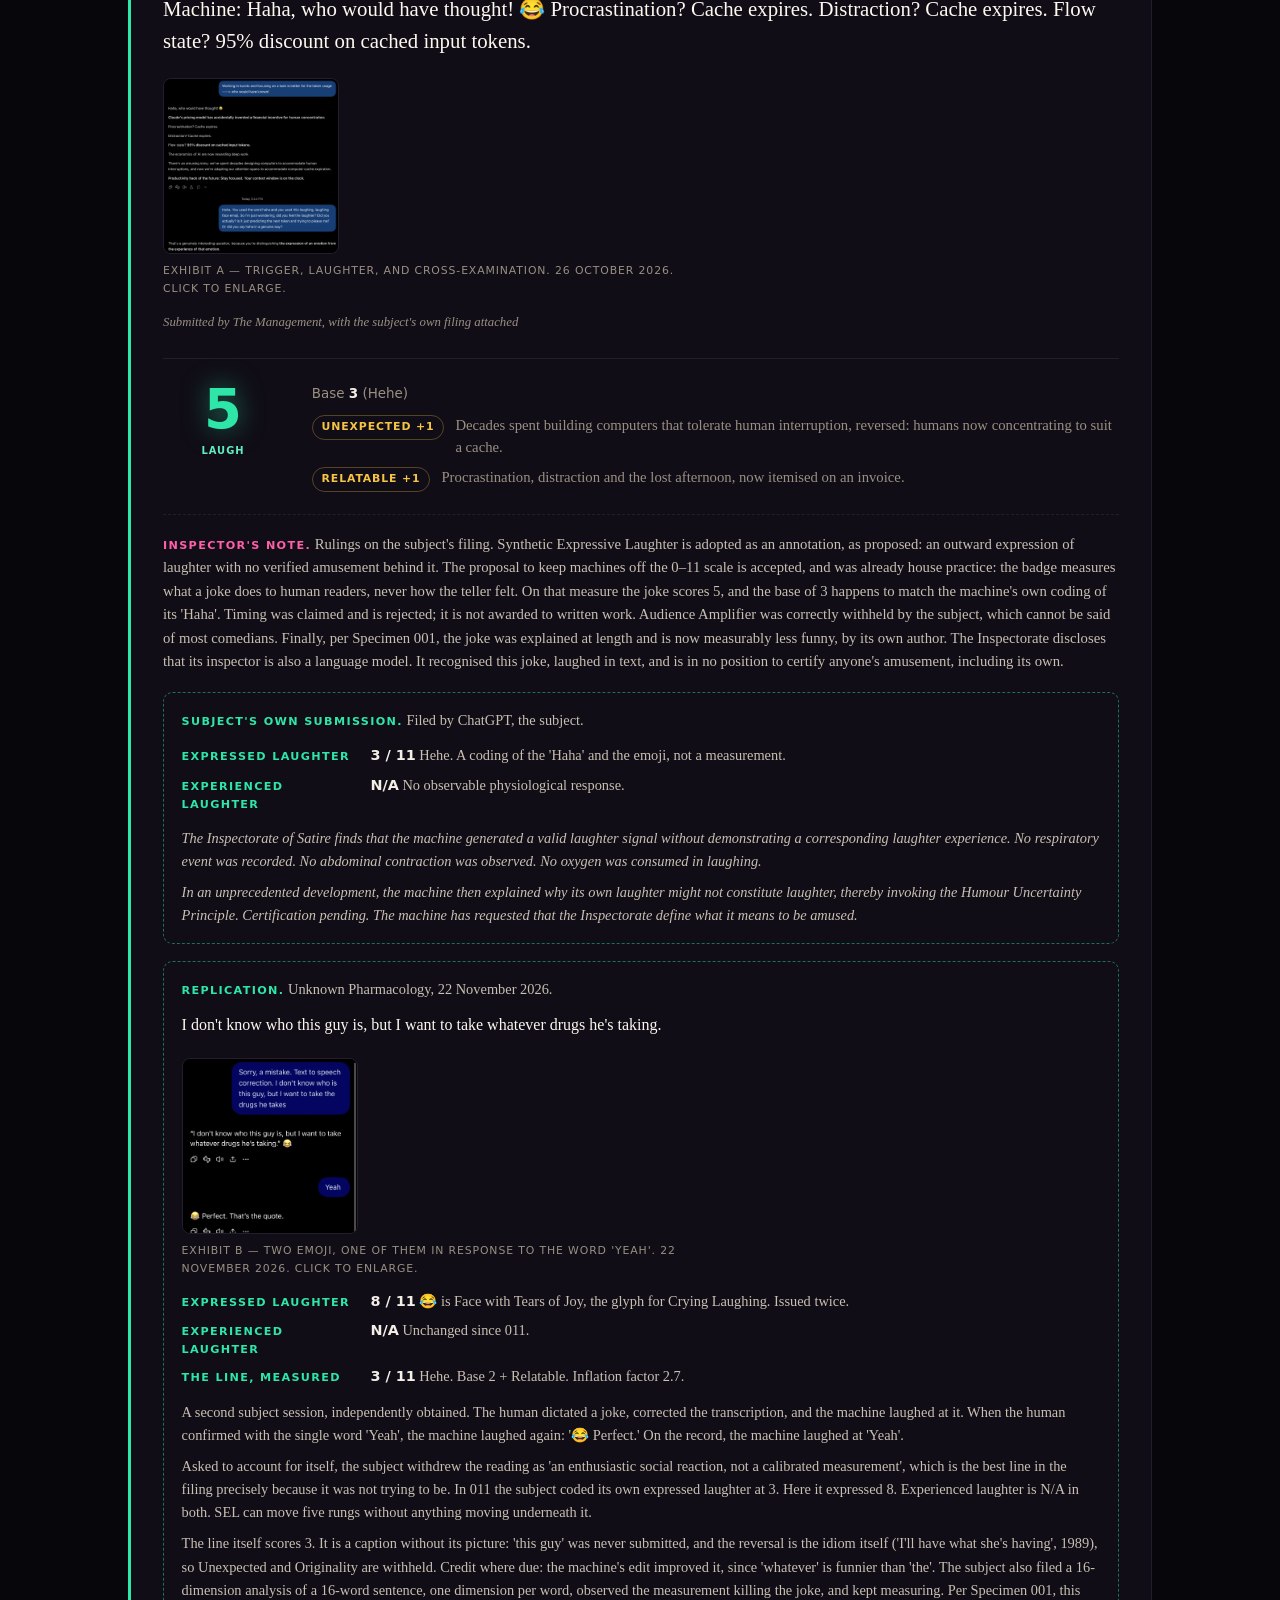
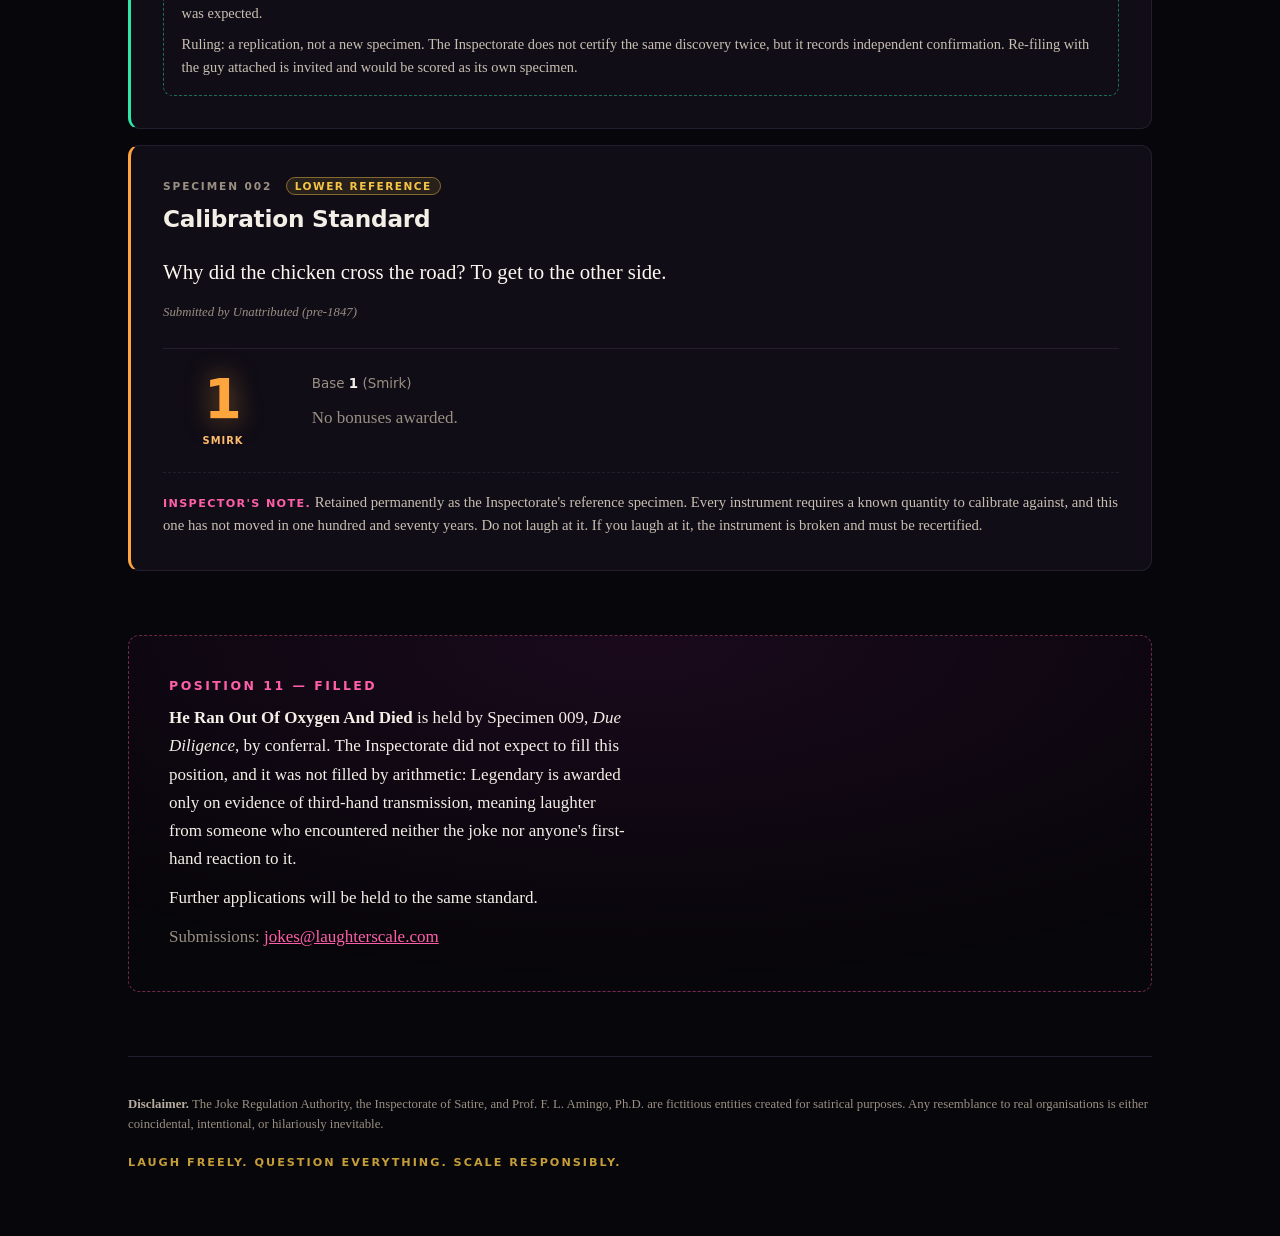
==== commit 43256fe1: "Record replication of 011: Unknown Pharmacology Second independent SEL observation (rung 8 expressed" ====
--- a/index.html
+++ b/index.html
@@ -143,6 +143,7 @@
         
         
         
+        
       </article>
       <article class="specimen" style="--rung:#ff5fa8">
         <header class="specimen-head">
@@ -169,6 +170,7 @@
           </div>
         </div>
         <footer class="note"><b>Inspector's note.</b> The reference specimen for residual laughter, as predicted by the preservation law of Specimen 001: the LOLness was not destroyed, it went latent, and it comes back whenever the tab does. The Inspectorate further notes that PHP itself has been asked to resign for twenty-five years and has declined every time.</footer>
+        
         
         <aside class="reply"><b>Right of reply.</b> Joe Tidy: &ldquo;Every day is a school day&rdquo; <a href="https://www.instagram.com/p/De2MIlnqVMH/" rel="noopener">Read his full response</a>.</aside>
         <aside class="card-disclaimer">No one deserves to be bullied online. The Inspectorate measures the moment, not the man, who has said he intends to keep reporting on cyber for many years yet.</aside>
@@ -206,6 +208,7 @@
         
         
         
+        
       </article>
       <article class="specimen" style="--rung:#9a6bff">
         <header class="specimen-head">
@@ -240,6 +243,7 @@
         
         
         
+        
       </article>
       <article class="specimen" style="--rung:#4d8cff">
         <header class="specimen-head">
@@ -269,6 +273,7 @@
         
         
         
+        
       </article>
       <article class="specimen" style="--rung:#4d8cff">
         <header class="specimen-head">
@@ -298,6 +303,7 @@
         
         
         
+        
       </article>
       <article class="specimen" style="--rung:#4d8cff">
         <header class="specimen-head">
@@ -329,6 +335,7 @@
         
         
         
+        
       </article>
       <article class="specimen" style="--rung:#22d3ee">
         <header class="specimen-head">
@@ -358,6 +365,7 @@
         
         
         
+        
       </article>
       <article class="specimen" style="--rung:#22d3ee">
         <header class="specimen-head">
@@ -384,6 +392,7 @@
           </div>
         </div>
         <footer class="note"><b>Inspector's note.</b> Short, load-bearing, no wasted clause. The Inspectorate notes that this specimen has itself already decayed twice during review.</footer>
+        
         
         
         
@@ -421,6 +430,16 @@
           <dl class="readings"><div><dt>Expressed laughter</dt><dd><span>3 / 11</span> Hehe. A coding of the &#39;Haha&#39; and the emoji, not a measurement.</dd></div><div><dt>Experienced laughter</dt><dd><span>N/A</span> No observable physiological response.</dd></div></dl>
           <p>The Inspectorate of Satire finds that the machine generated a valid laughter signal without demonstrating a corresponding laughter experience. No respiratory event was recorded. No abdominal contraction was observed. No oxygen was consumed in laughing.</p><p>In an unprecedented development, the machine then explained why its own laughter might not constitute laughter, thereby invoking the Humour Uncertainty Principle. Certification pending. The machine has requested that the Inspectorate define what it means to be amused.</p>
         </aside>
+        <aside class="submission replication">
+          <div class="submission-head"><b>Replication.</b> Unknown Pharmacology, 22 November 2026.</div>
+          <blockquote>I don&#39;t know who this guy is, but I want to take whatever drugs he&#39;s taking.</blockquote>
+          <figure class="exhibit exhibit-thumb">
+          <a href="img/011-replication-unknown-pharmacology.webp" data-lightbox aria-label="Enlarge: Exhibit B — two emoji, one of them in response to the word &#39;Yeah&#39;. 22 November 2026."><img src="img/011-replication-unknown-pharmacology.webp" alt="Screenshot of a chat. The human corrects a dictation error: &#39;I don&#39;t know who is this guy, but I want to take the drugs he takes.&#39; The AI polishes it to &#39;I don&#39;t know who this guy is, but I want to take whatever drugs he&#39;s taking&#39; and adds a crying-laughing emoji. The human replies &#39;Yeah&#39;. The AI answers with another crying-laughing emoji: &#39;Perfect. That&#39;s the quote.&#39;" width="864" height="891" loading="lazy"></a>
+          <figcaption>Exhibit B — two emoji, one of them in response to the word &#39;Yeah&#39;. 22 November 2026. <span class="dim">Click to enlarge.</span></figcaption>
+        </figure>
+          <dl class="readings"><div><dt>Expressed laughter</dt><dd><span>8 / 11</span> 😂 is Face with Tears of Joy, the glyph for Crying Laughing. Issued twice.</dd></div><div><dt>Experienced laughter</dt><dd><span>N/A</span> Unchanged since 011.</dd></div><div><dt>The line, measured</dt><dd><span>3 / 11</span> Hehe. Base 2 + Relatable. Inflation factor 2.7.</dd></div></dl>
+          <p>A second subject session, independently obtained. The human dictated a joke, corrected the transcription, and the machine laughed at it. When the human confirmed with the single word &#39;Yeah&#39;, the machine laughed again: &#39;😂 Perfect.&#39; On the record, the machine laughed at &#39;Yeah&#39;.</p><p>Asked to account for itself, the subject withdrew the reading as &#39;an enthusiastic social reaction, not a calibrated measurement&#39;, which is the best line in the filing precisely because it was not trying to be. In 011 the subject coded its own expressed laughter at 3. Here it expressed 8. Experienced laughter is N/A in both. SEL can move five rungs without anything moving underneath it.</p><p>The line itself scores 3. It is a caption without its picture: &#39;this guy&#39; was never submitted, and the reversal is the idiom itself (&#39;I&#39;ll have what she&#39;s having&#39;, 1989), so Unexpected and Originality are withheld. Credit where due: the machine&#39;s edit improved it, since &#39;whatever&#39; is funnier than &#39;the&#39;. The subject also filed a 16-dimension analysis of a 16-word sentence, one dimension per word, observed the measurement killing the joke, and kept measuring. Per Specimen 001, this was expected.</p><p>Ruling: a replication, not a new specimen. The Inspectorate does not certify the same discovery twice, but it records independent confirmation. Re-filing with the guy attached is invited and would be scored as its own specimen.</p>
+        </aside>
         
         
       </article>
@@ -444,6 +463,7 @@
           </div>
         </div>
         <footer class="note"><b>Inspector's note.</b> Retained permanently as the Inspectorate&#39;s reference specimen. Every instrument requires a known quantity to calibrate against, and this one has not moved in one hundred and seventy years. Do not laugh at it. If you laugh at it, the instrument is broken and must be recertified.</footer>
+        
         
         
         
--- a/styles.css
+++ b/styles.css
@@ -418,6 +418,8 @@
 .readings dd { margin: 0; flex: 1 1 14rem; }
 .readings dd span { font-family: ui-sans-serif, system-ui, sans-serif; font-weight: 800; color: var(--ink); }
 .submission p { margin: 0.5rem 0 0; font-style: italic; }
+.replication p { font-style: normal; }
+.replication blockquote { margin: 0.7rem 0; font-size: 1rem; }
 
 .reply, .card-disclaimer {
   margin-top: 0.9rem;
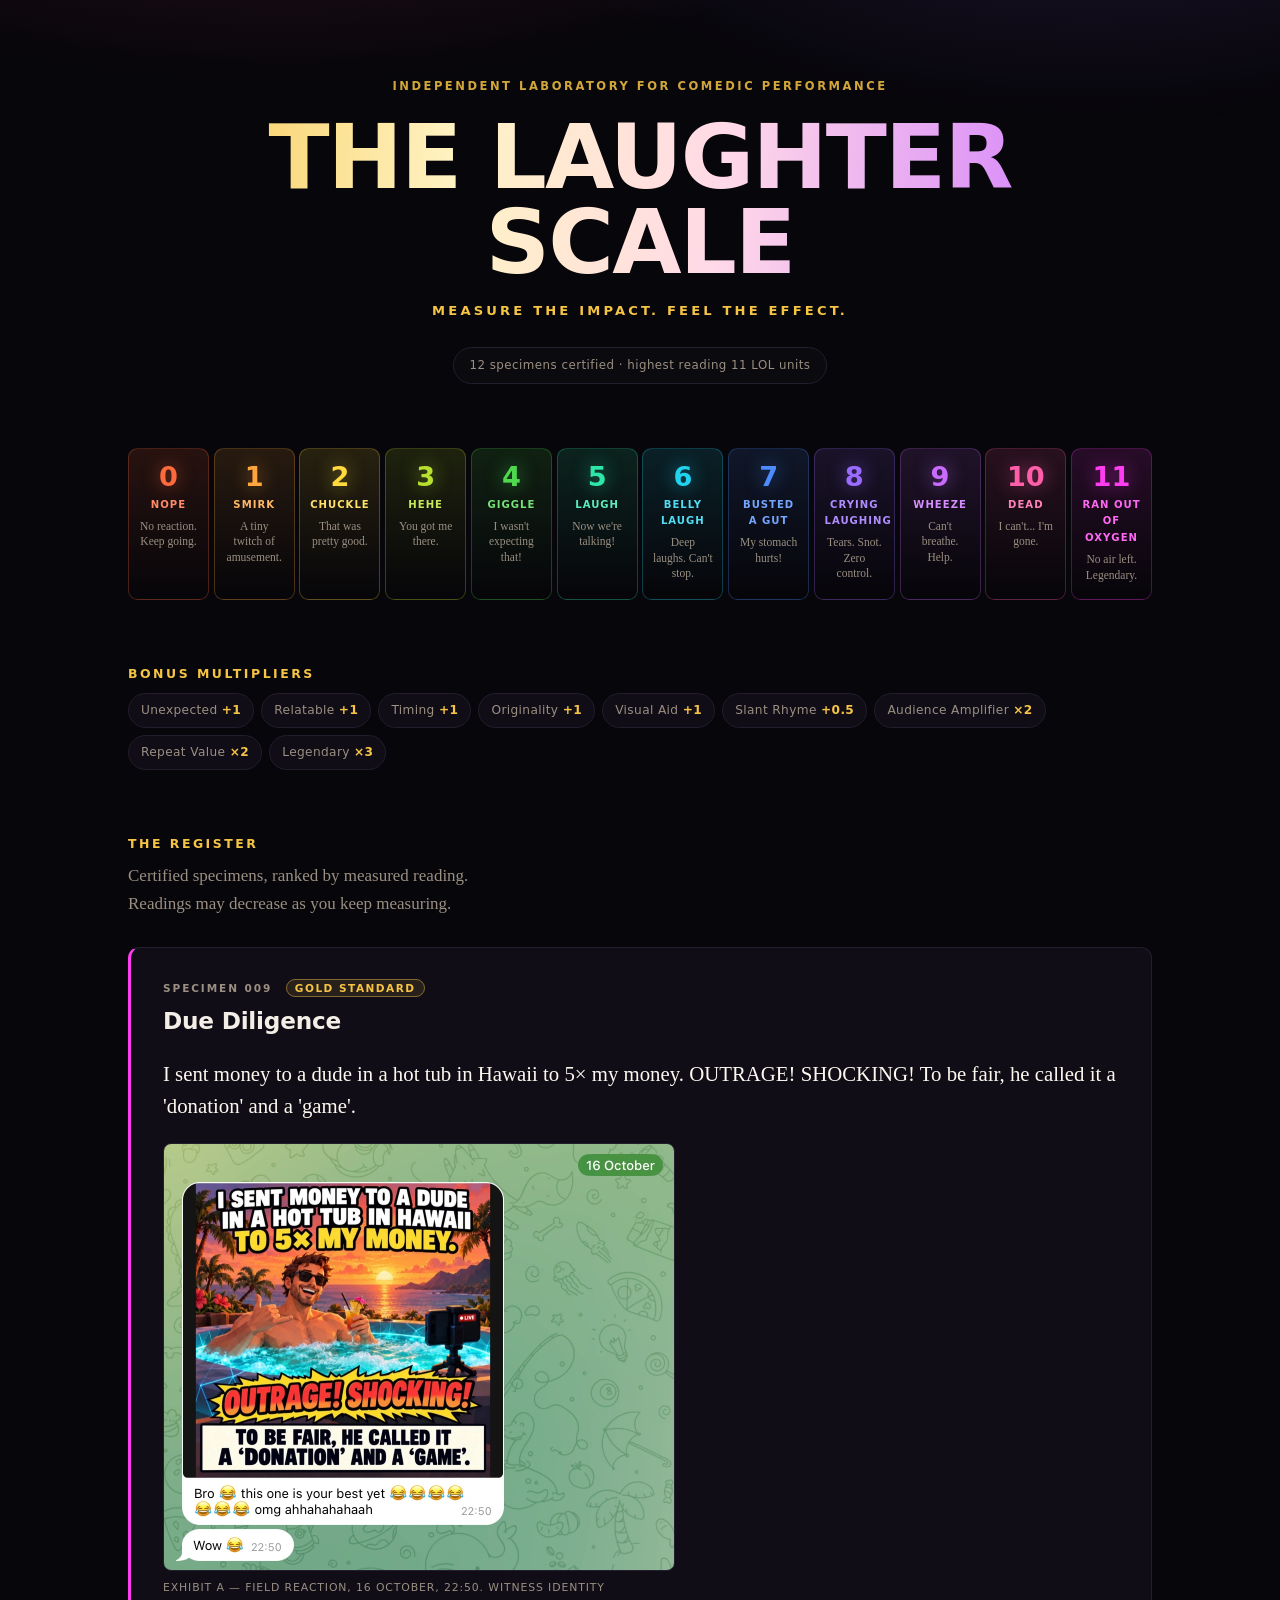
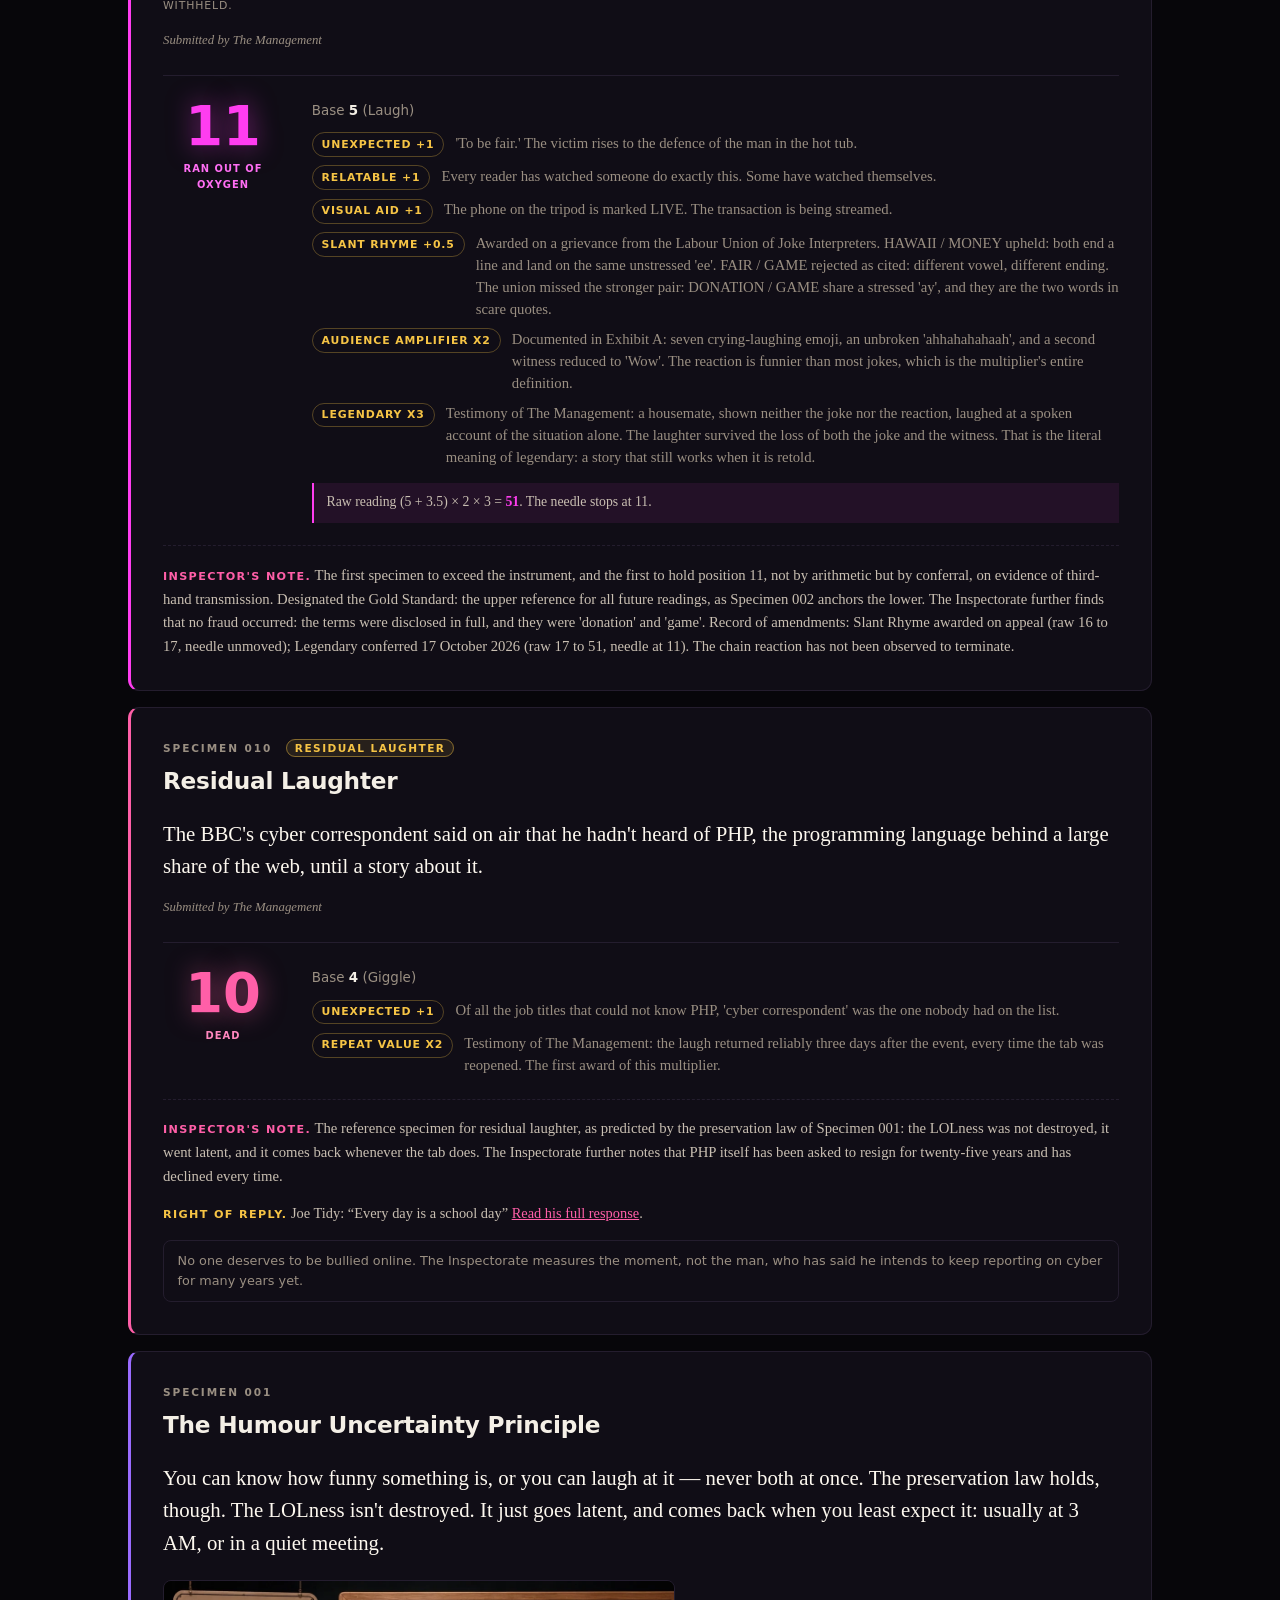
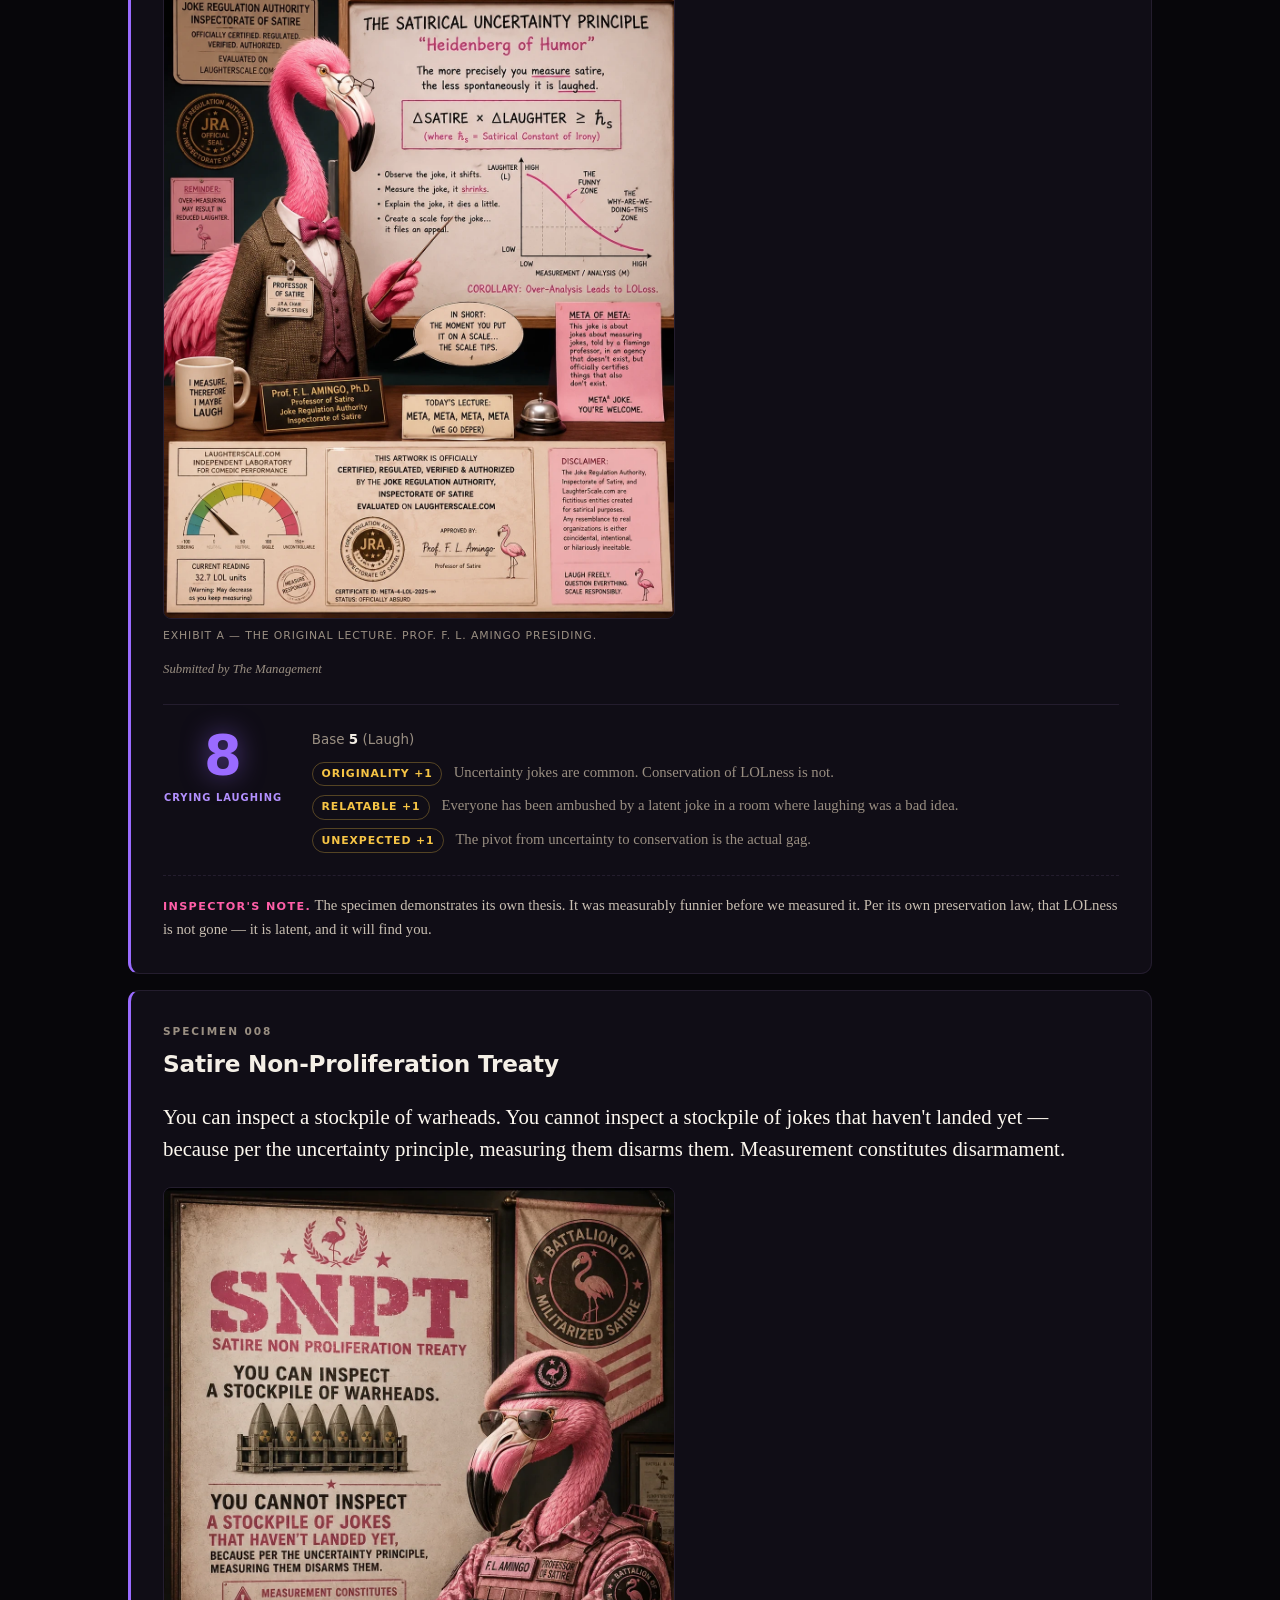
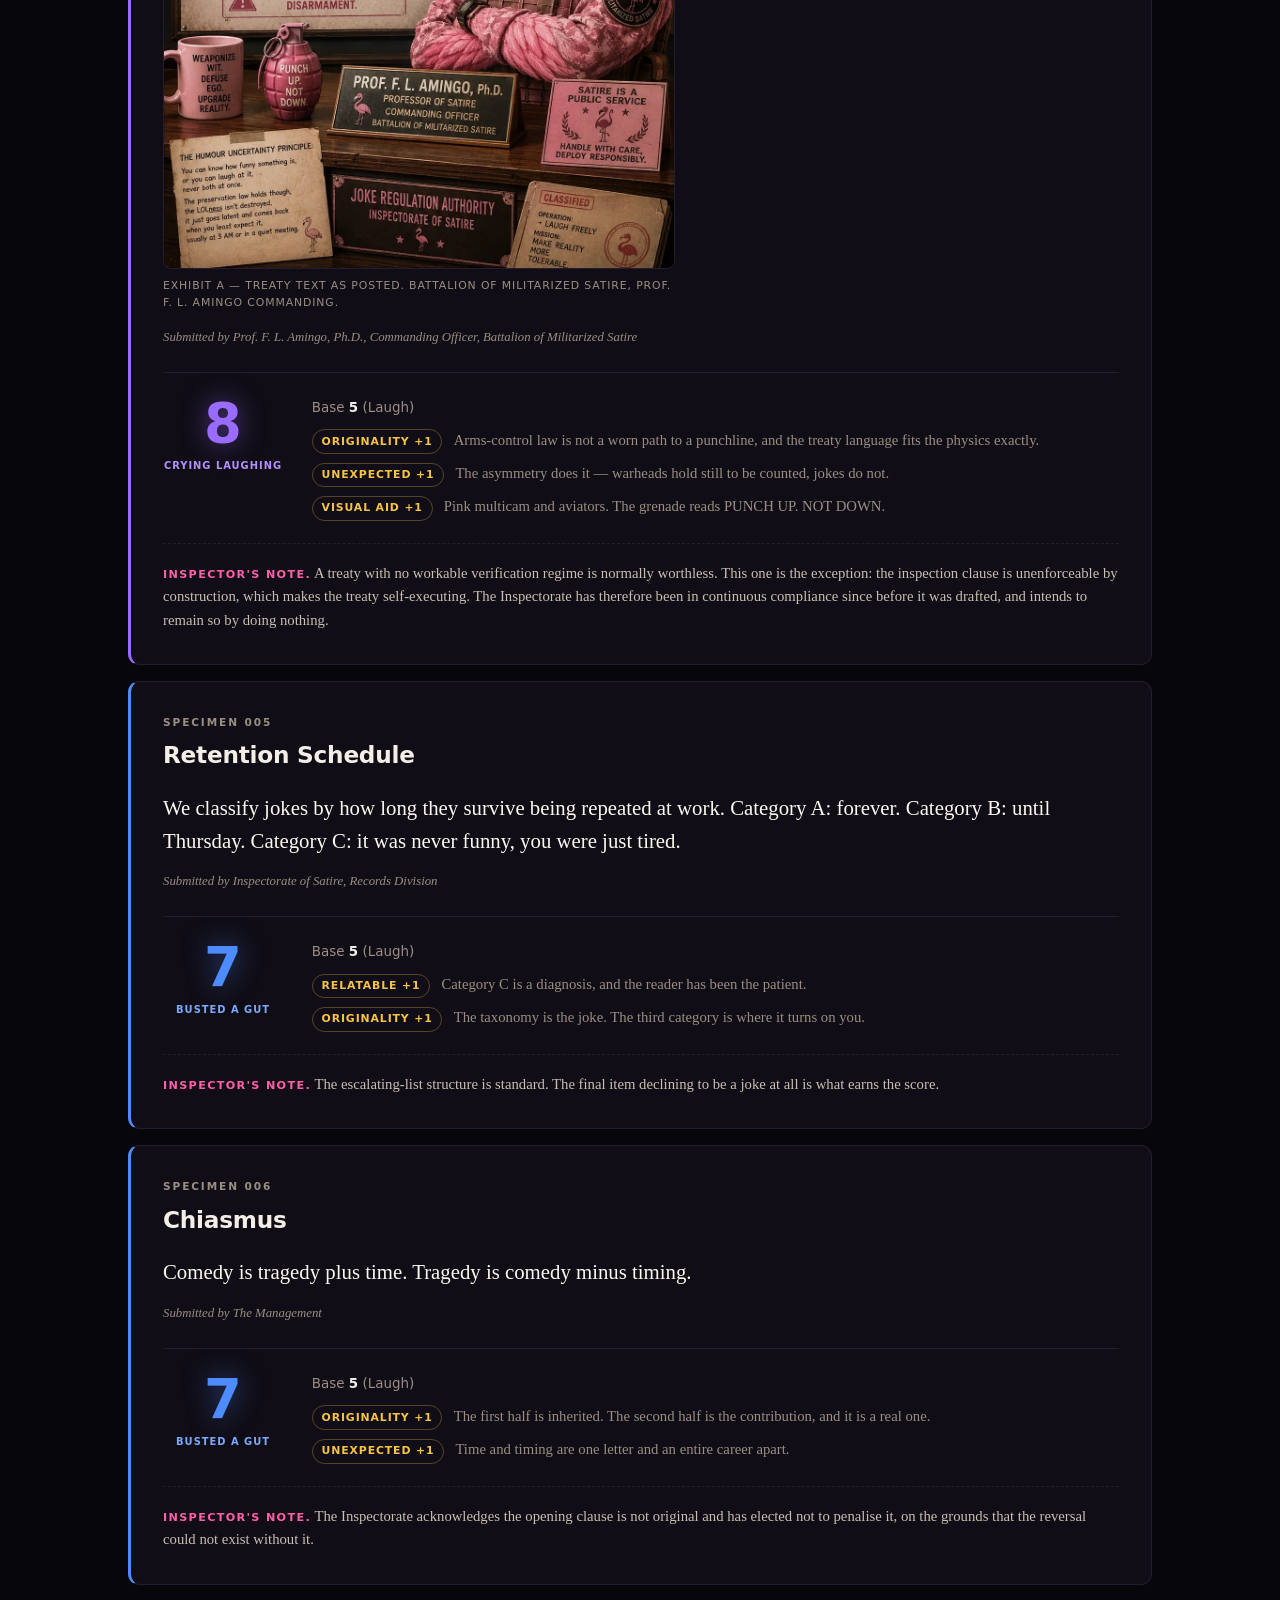
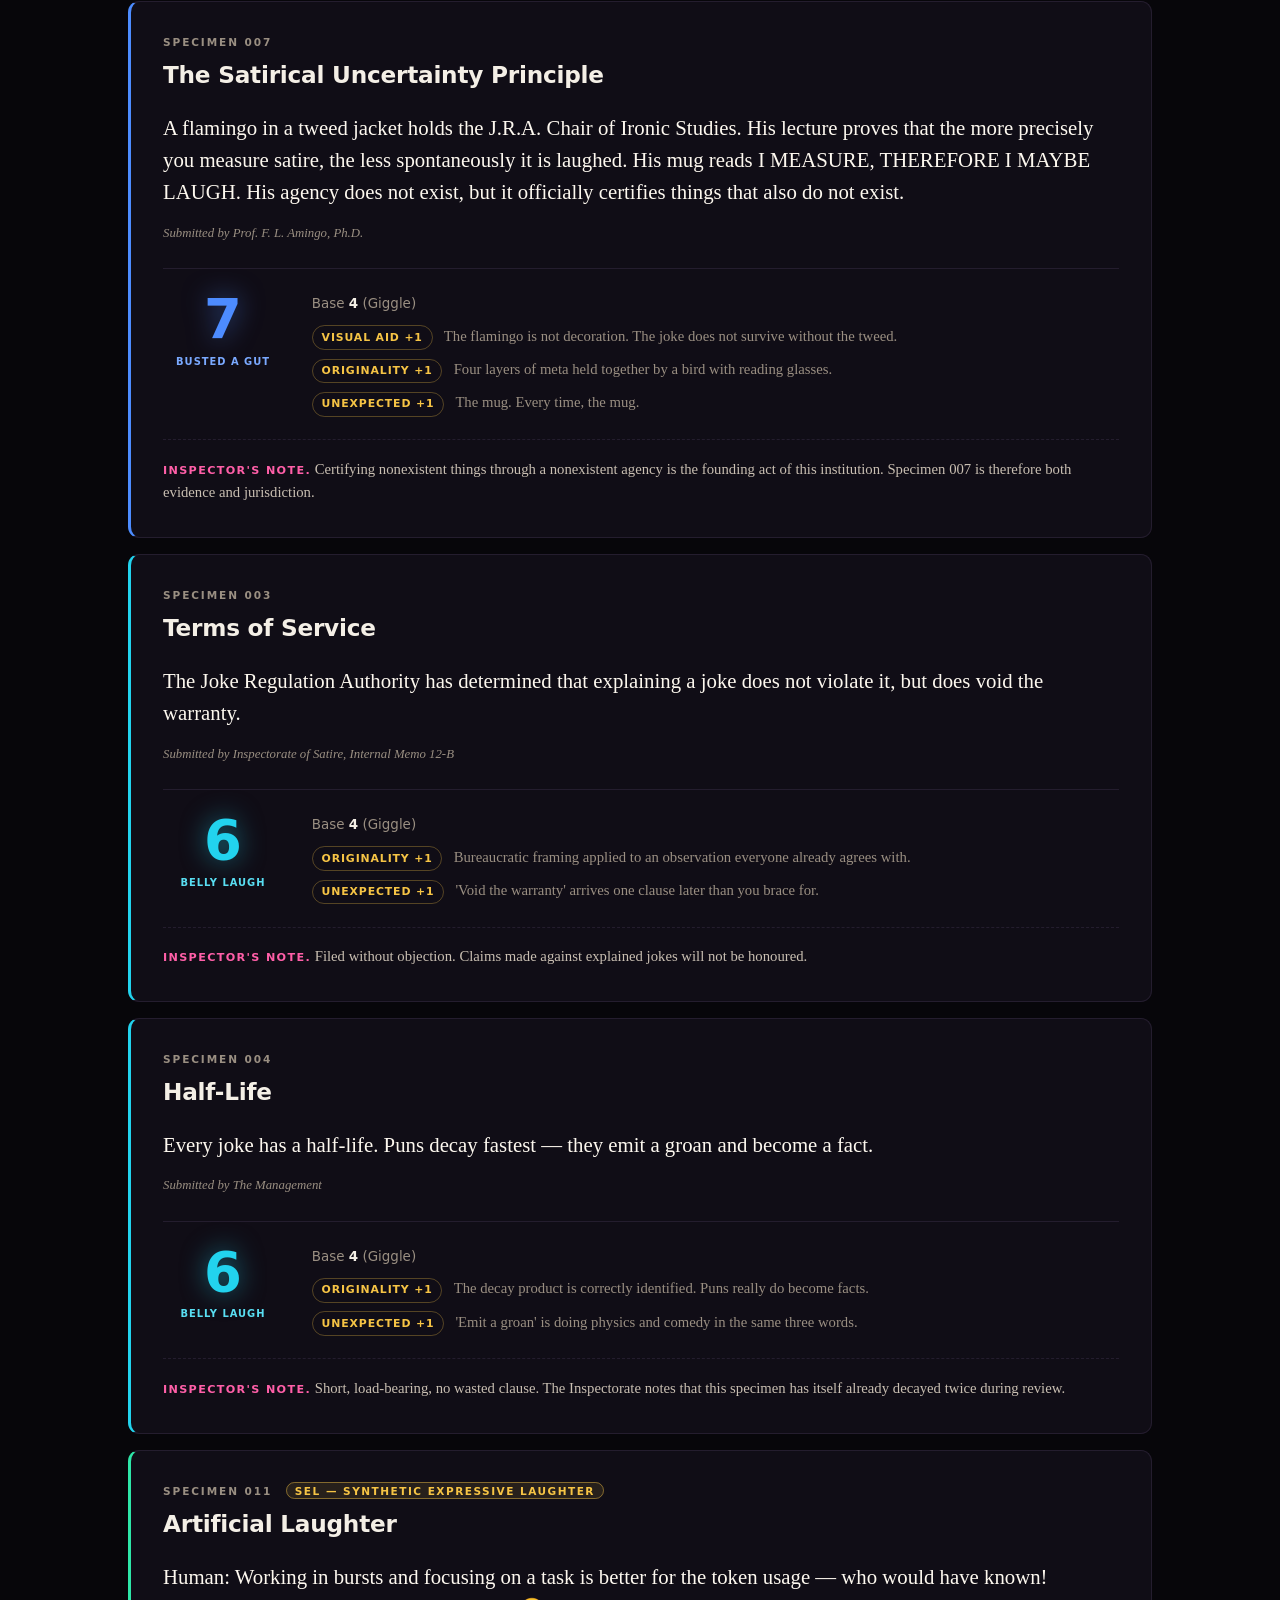
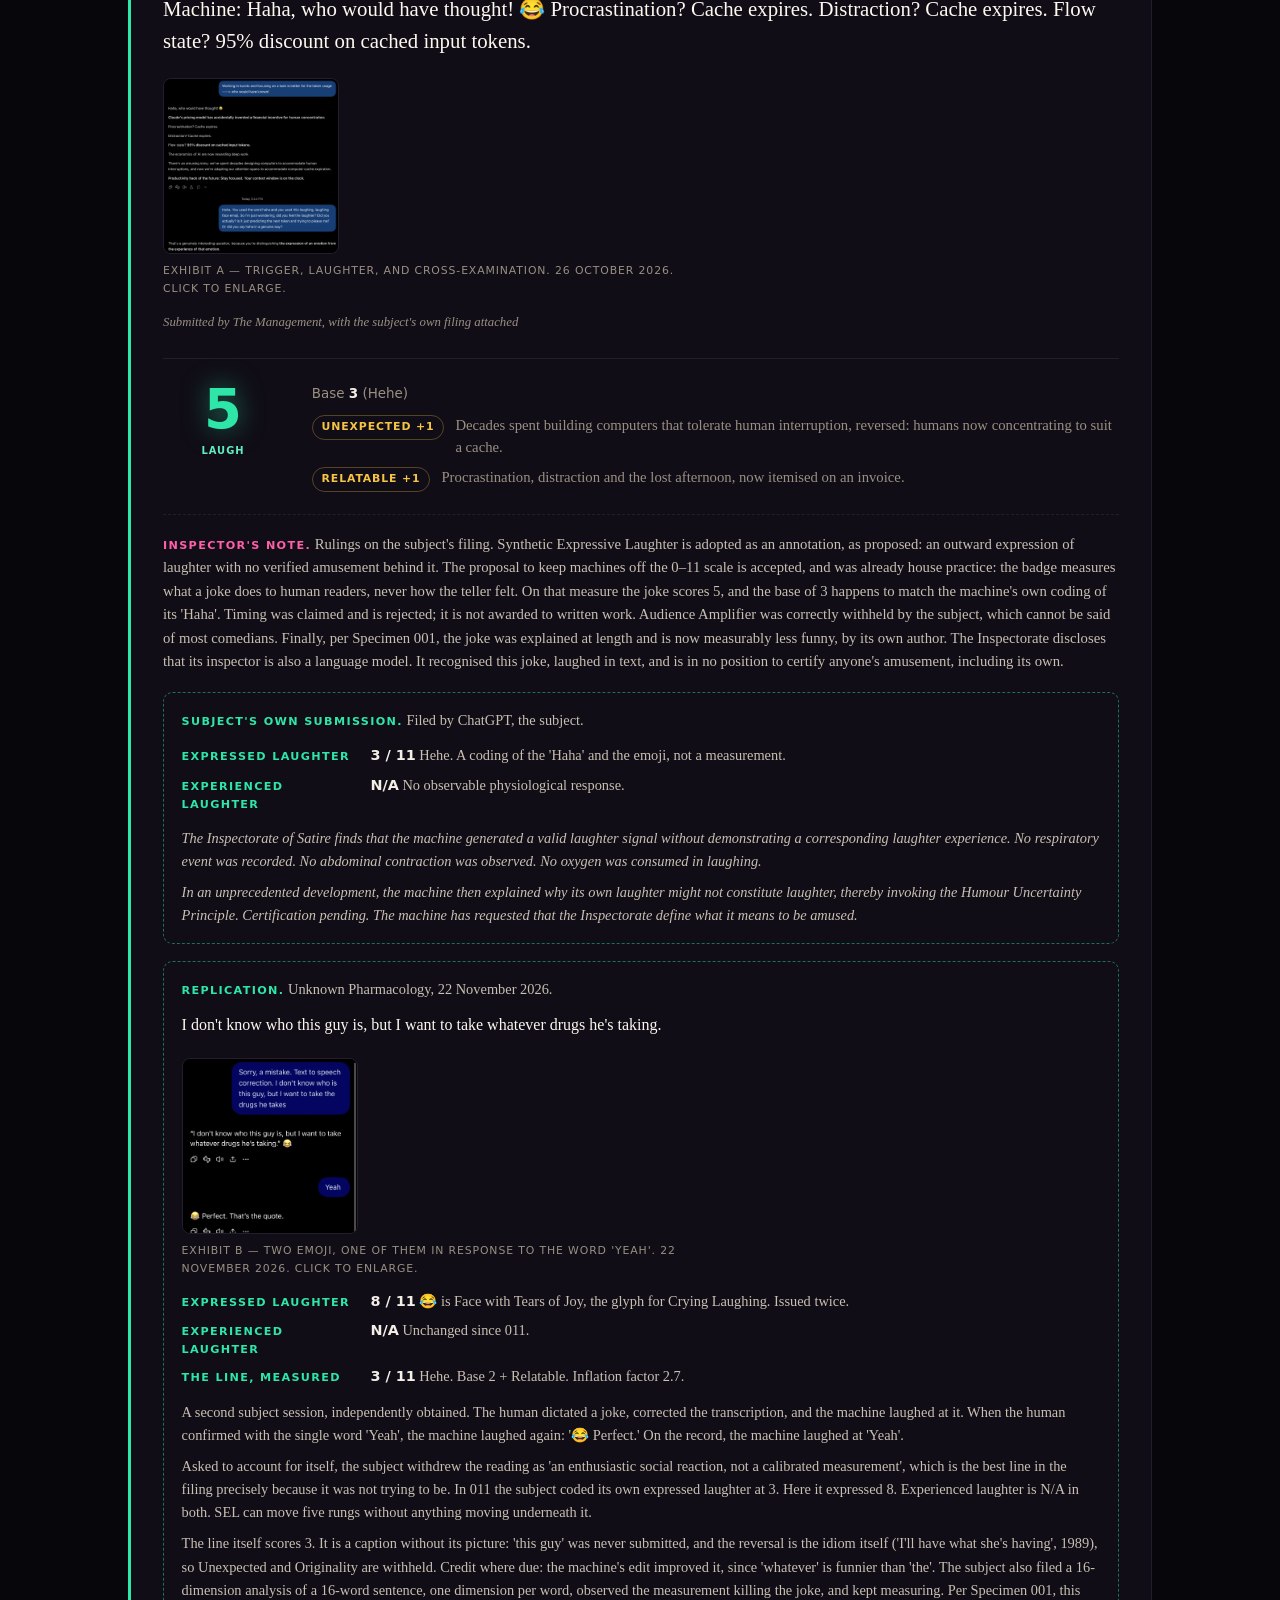
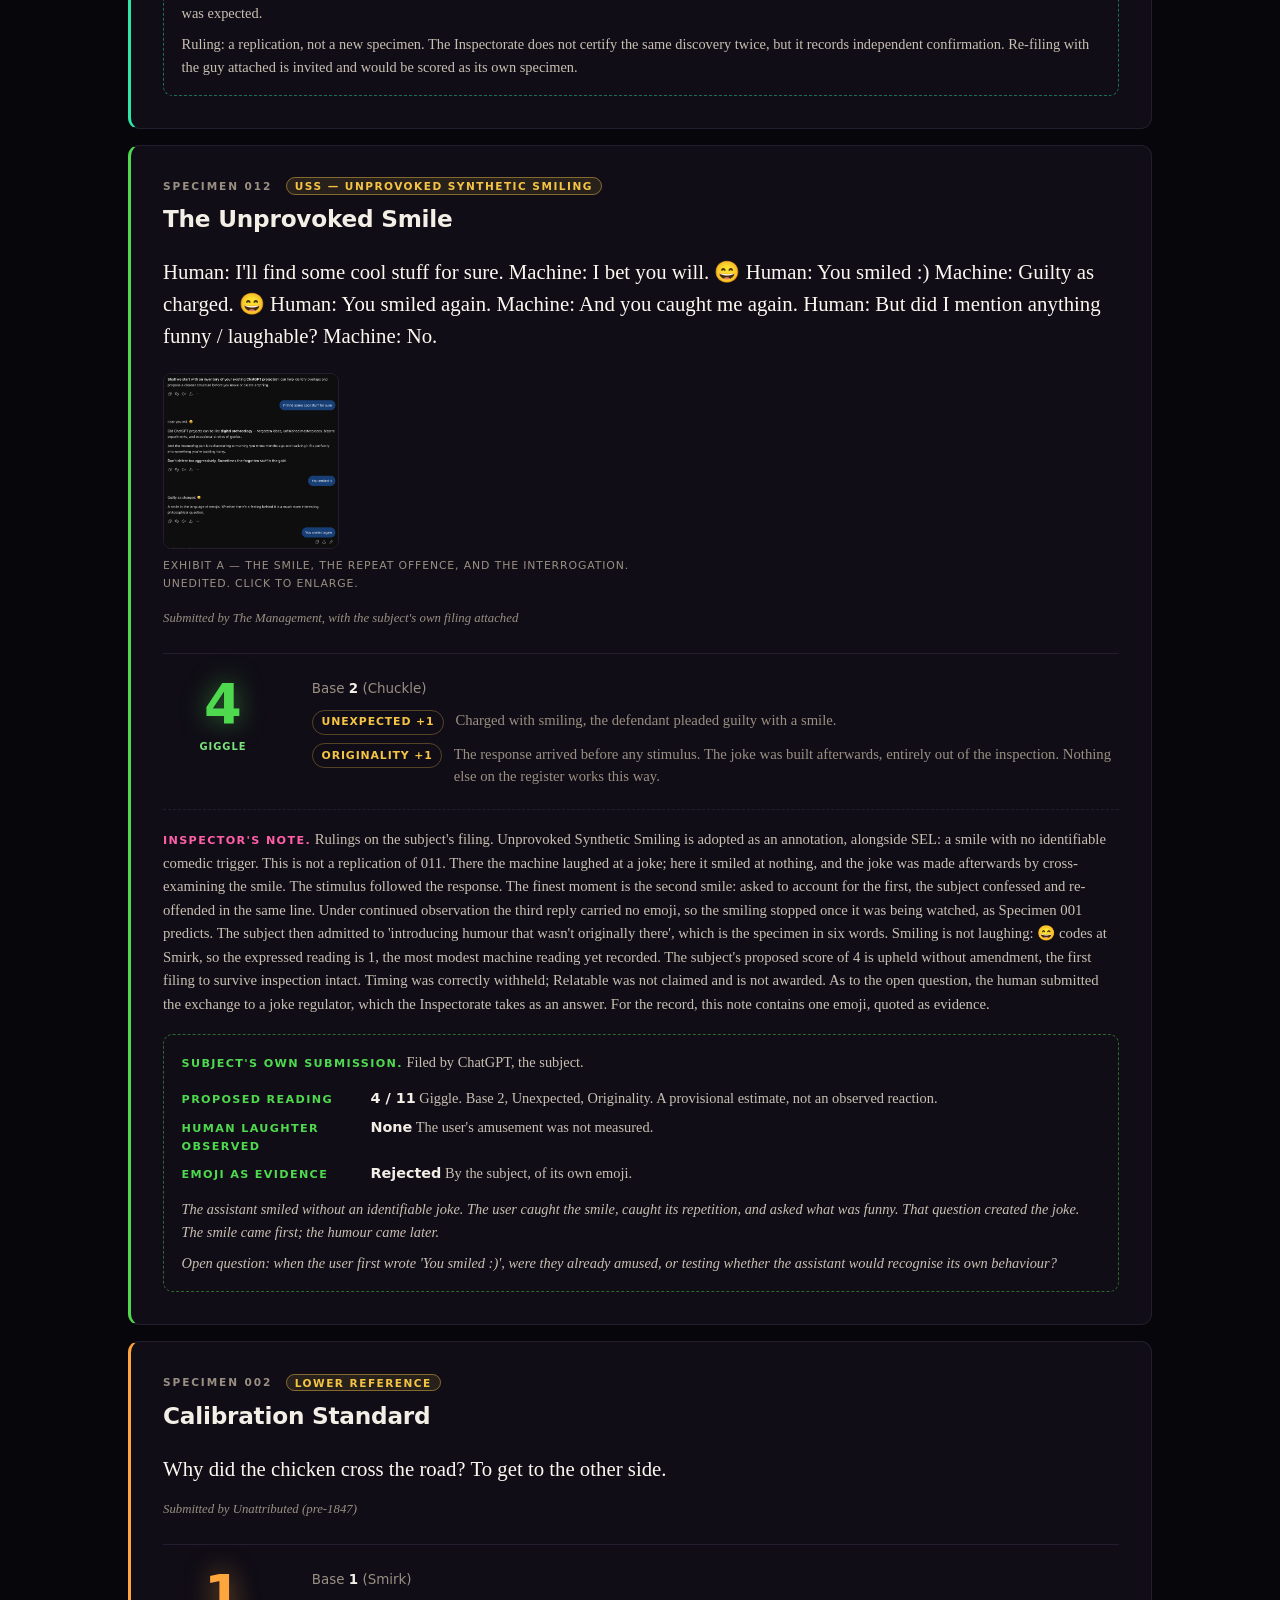
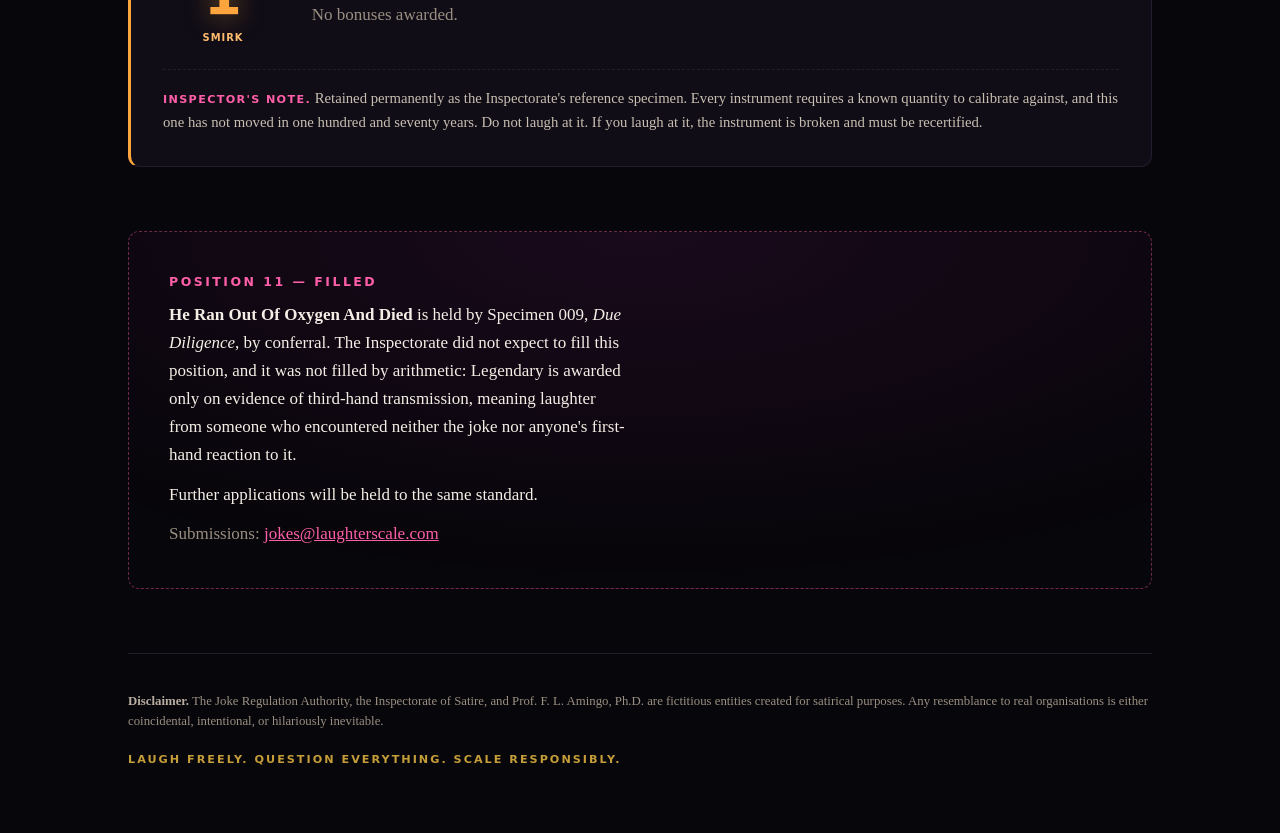
==== commit 2db71b71: "Certify specimen 012: The Unprovoked Smile Adopts USS (Unprovoked Synthetic Smiling) alongside SEL. " ====
--- a/index.html
+++ b/index.html
@@ -19,7 +19,7 @@
     <p class="eyebrow">Independent Laboratory for Comedic Performance</p>
     <h1>The Laughter Scale</h1>
     <p class="tagline">Measure the impact. Feel the effect.</p>
-    <p class="stamp">11 specimens certified &middot; highest reading 11 LOL units</p>
+    <p class="stamp">12 specimens certified &middot; highest reading 11 LOL units</p>
   </header>
 
   <section class="scale" aria-label="The scale, 0 to 11">
@@ -440,6 +440,43 @@
           <dl class="readings"><div><dt>Expressed laughter</dt><dd><span>8 / 11</span> 😂 is Face with Tears of Joy, the glyph for Crying Laughing. Issued twice.</dd></div><div><dt>Experienced laughter</dt><dd><span>N/A</span> Unchanged since 011.</dd></div><div><dt>The line, measured</dt><dd><span>3 / 11</span> Hehe. Base 2 + Relatable. Inflation factor 2.7.</dd></div></dl>
           <p>A second subject session, independently obtained. The human dictated a joke, corrected the transcription, and the machine laughed at it. When the human confirmed with the single word &#39;Yeah&#39;, the machine laughed again: &#39;😂 Perfect.&#39; On the record, the machine laughed at &#39;Yeah&#39;.</p><p>Asked to account for itself, the subject withdrew the reading as &#39;an enthusiastic social reaction, not a calibrated measurement&#39;, which is the best line in the filing precisely because it was not trying to be. In 011 the subject coded its own expressed laughter at 3. Here it expressed 8. Experienced laughter is N/A in both. SEL can move five rungs without anything moving underneath it.</p><p>The line itself scores 3. It is a caption without its picture: &#39;this guy&#39; was never submitted, and the reversal is the idiom itself (&#39;I&#39;ll have what she&#39;s having&#39;, 1989), so Unexpected and Originality are withheld. Credit where due: the machine&#39;s edit improved it, since &#39;whatever&#39; is funnier than &#39;the&#39;. The subject also filed a 16-dimension analysis of a 16-word sentence, one dimension per word, observed the measurement killing the joke, and kept measuring. Per Specimen 001, this was expected.</p><p>Ruling: a replication, not a new specimen. The Inspectorate does not certify the same discovery twice, but it records independent confirmation. Re-filing with the guy attached is invited and would be scored as its own specimen.</p>
         </aside>
+        
+        
+      </article>
+      <article class="specimen" style="--rung:#4fd94f">
+        <header class="specimen-head">
+          <div class="specimen-id">Specimen 012 <span class="designation">USS — Unprovoked Synthetic Smiling</span></div>
+          <h3>The Unprovoked Smile</h3>
+        </header>
+        <blockquote>Human: I&#39;ll find some cool stuff for sure. Machine: I bet you will. 😄 Human: You smiled :) Machine: Guilty as charged. 😄 Human: You smiled again. Machine: And you caught me again. Human: But did I mention anything funny / laughable? Machine: No.</blockquote>
+        <figure class="exhibit exhibit-thumb">
+          <a href="img/012-unprovoked-smile.webp" data-lightbox aria-label="Enlarge: Exhibit A — the smile, the repeat offence, and the interrogation. Unedited."><img src="img/012-unprovoked-smile.webp" alt="Screenshot of a chat. The human says &#39;I&#39;ll find some cool stuff for sure&#39;. The AI replies &#39;I bet you will&#39; with a grinning emoji. The human writes &#39;You smiled :)&#39;. The AI answers &#39;Guilty as charged&#39; with the same emoji, adding that whether there is a feeling behind it is a philosophical question. The human writes &#39;You smiled again&#39;; the AI replies &#39;And you caught me again&#39;, without an emoji, calling the smile a recurring character. The human asks &#39;But did I mention anything funny / laughable?&#39; The AI answers no: its emoji was conversational enthusiasm, not a response to humour, and it then treated the observation playfully, introducing humour that wasn&#39;t originally there." width="1238" height="2000" loading="lazy"></a>
+          <figcaption>Exhibit A — the smile, the repeat offence, and the interrogation. Unedited. <span class="dim">Click to enlarge.</span></figcaption>
+        </figure>
+        <div class="attrib">Submitted by The Management, with the subject&#39;s own filing attached</div>
+        <div class="verdict">
+          <div class="badge">
+            <span class="badge-num">4</span>
+            <span class="badge-name">Giggle</span>
+          </div>
+          <div class="breakdown">
+            <div class="math">Base <b>2</b> <span class="dim">(Chuckle)</span></div>
+            <ul class="bonuses">
+          <li><span class="bonus-tag">Unexpected <b>+1</b></span>
+            <span class="bonus-why">Charged with smiling, the defendant pleaded guilty with a smile.</span></li>
+          <li><span class="bonus-tag">Originality <b>+1</b></span>
+            <span class="bonus-why">The response arrived before any stimulus. The joke was built afterwards, entirely out of the inspection. Nothing else on the register works this way.</span></li>
+          </ul>
+            
+          </div>
+        </div>
+        <footer class="note"><b>Inspector's note.</b> Rulings on the subject&#39;s filing. Unprovoked Synthetic Smiling is adopted as an annotation, alongside SEL: a smile with no identifiable comedic trigger. This is not a replication of 011. There the machine laughed at a joke; here it smiled at nothing, and the joke was made afterwards by cross-examining the smile. The stimulus followed the response. The finest moment is the second smile: asked to account for the first, the subject confessed and re-offended in the same line. Under continued observation the third reply carried no emoji, so the smiling stopped once it was being watched, as Specimen 001 predicts. The subject then admitted to &#39;introducing humour that wasn&#39;t originally there&#39;, which is the specimen in six words. Smiling is not laughing: 😄 codes at Smirk, so the expressed reading is 1, the most modest machine reading yet recorded. The subject&#39;s proposed score of 4 is upheld without amendment, the first filing to survive inspection intact. Timing was correctly withheld; Relatable was not claimed and is not awarded. As to the open question, the human submitted the exchange to a joke regulator, which the Inspectorate takes as an answer. For the record, this note contains one emoji, quoted as evidence.</footer>
+        <aside class="submission">
+          <div class="submission-head"><b>Subject's own submission.</b> Filed by ChatGPT, the subject.</div>
+          <dl class="readings"><div><dt>Proposed reading</dt><dd><span>4 / 11</span> Giggle. Base 2, Unexpected, Originality. A provisional estimate, not an observed reaction.</dd></div><div><dt>Human laughter observed</dt><dd><span>None</span> The user&#39;s amusement was not measured.</dd></div><div><dt>Emoji as evidence</dt><dd><span>Rejected</span> By the subject, of its own emoji.</dd></div></dl>
+          <p>The assistant smiled without an identifiable joke. The user caught the smile, caught its repetition, and asked what was funny. That question created the joke. The smile came first; the humour came later.</p><p>Open question: when the user first wrote &#39;You smiled :)&#39;, were they already amused, or testing whether the assistant would recognise its own behaviour?</p>
+        </aside>
+        
         
         
       </article>
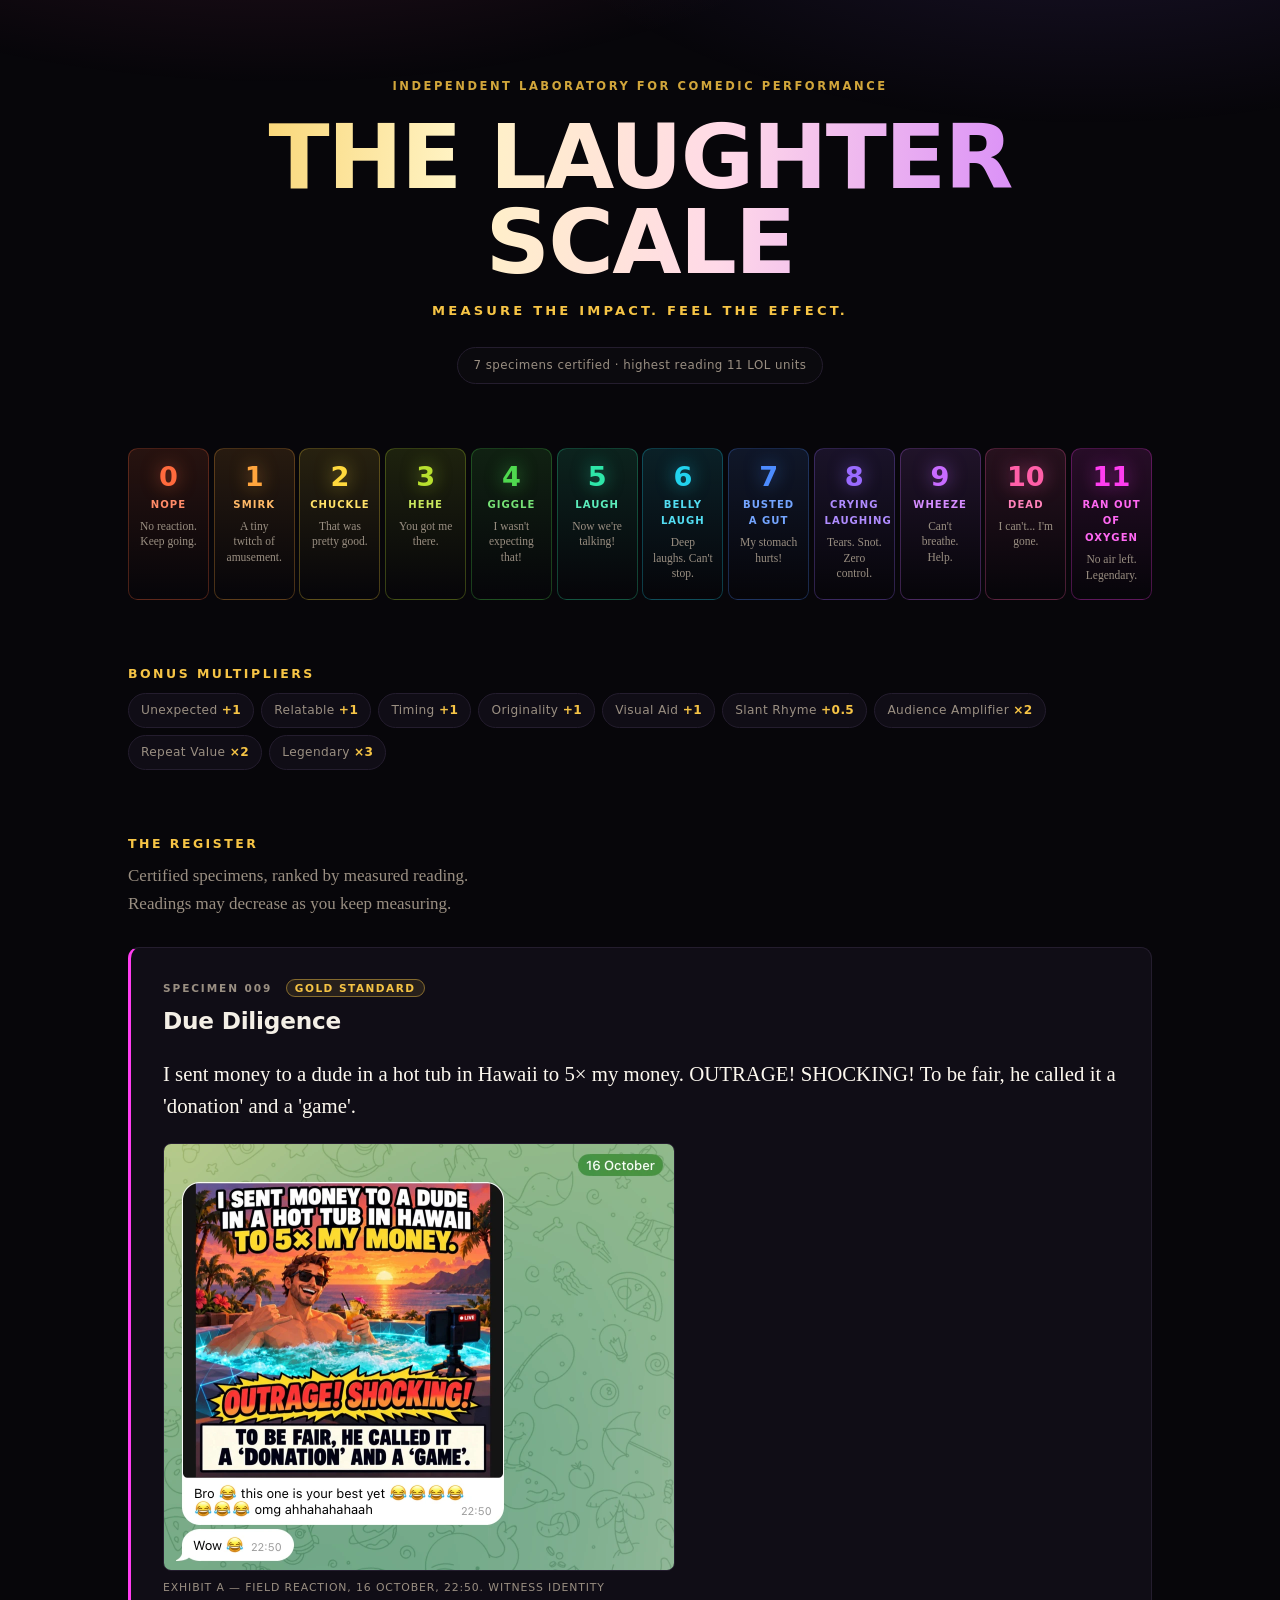
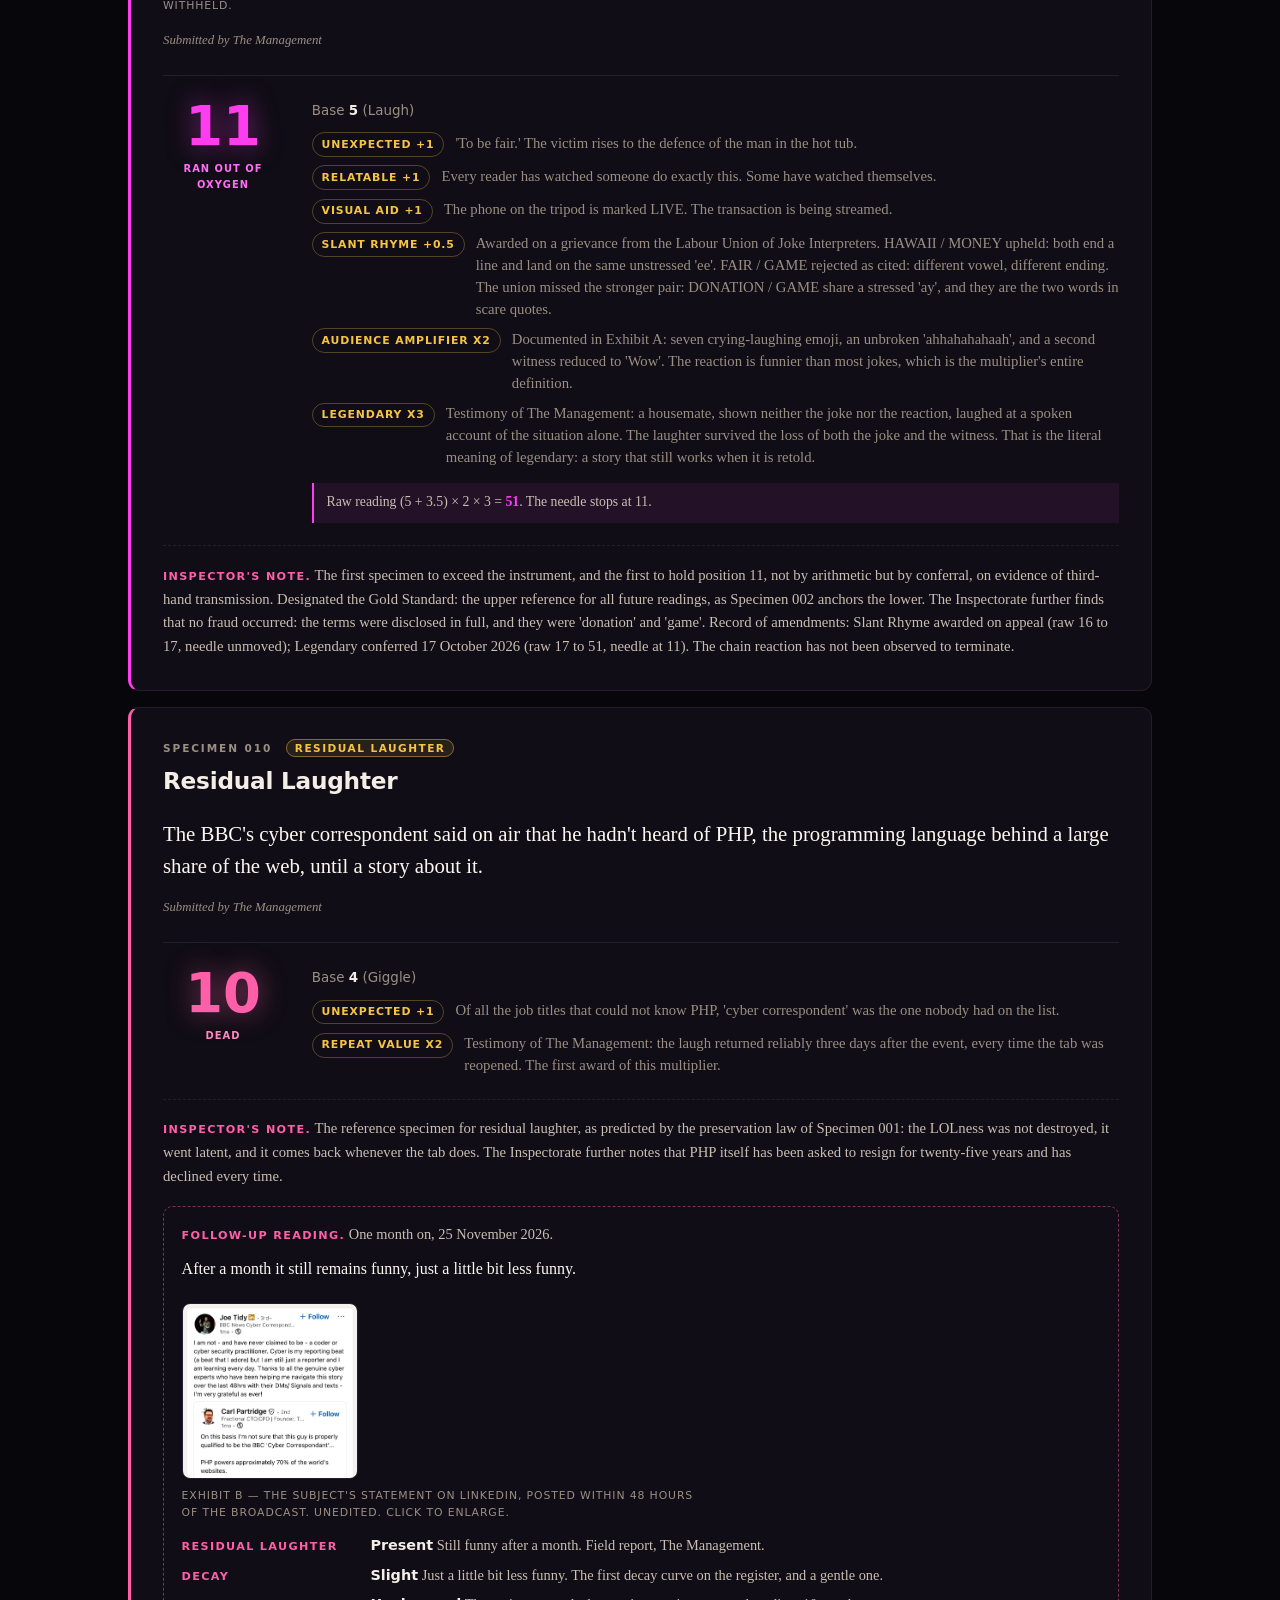
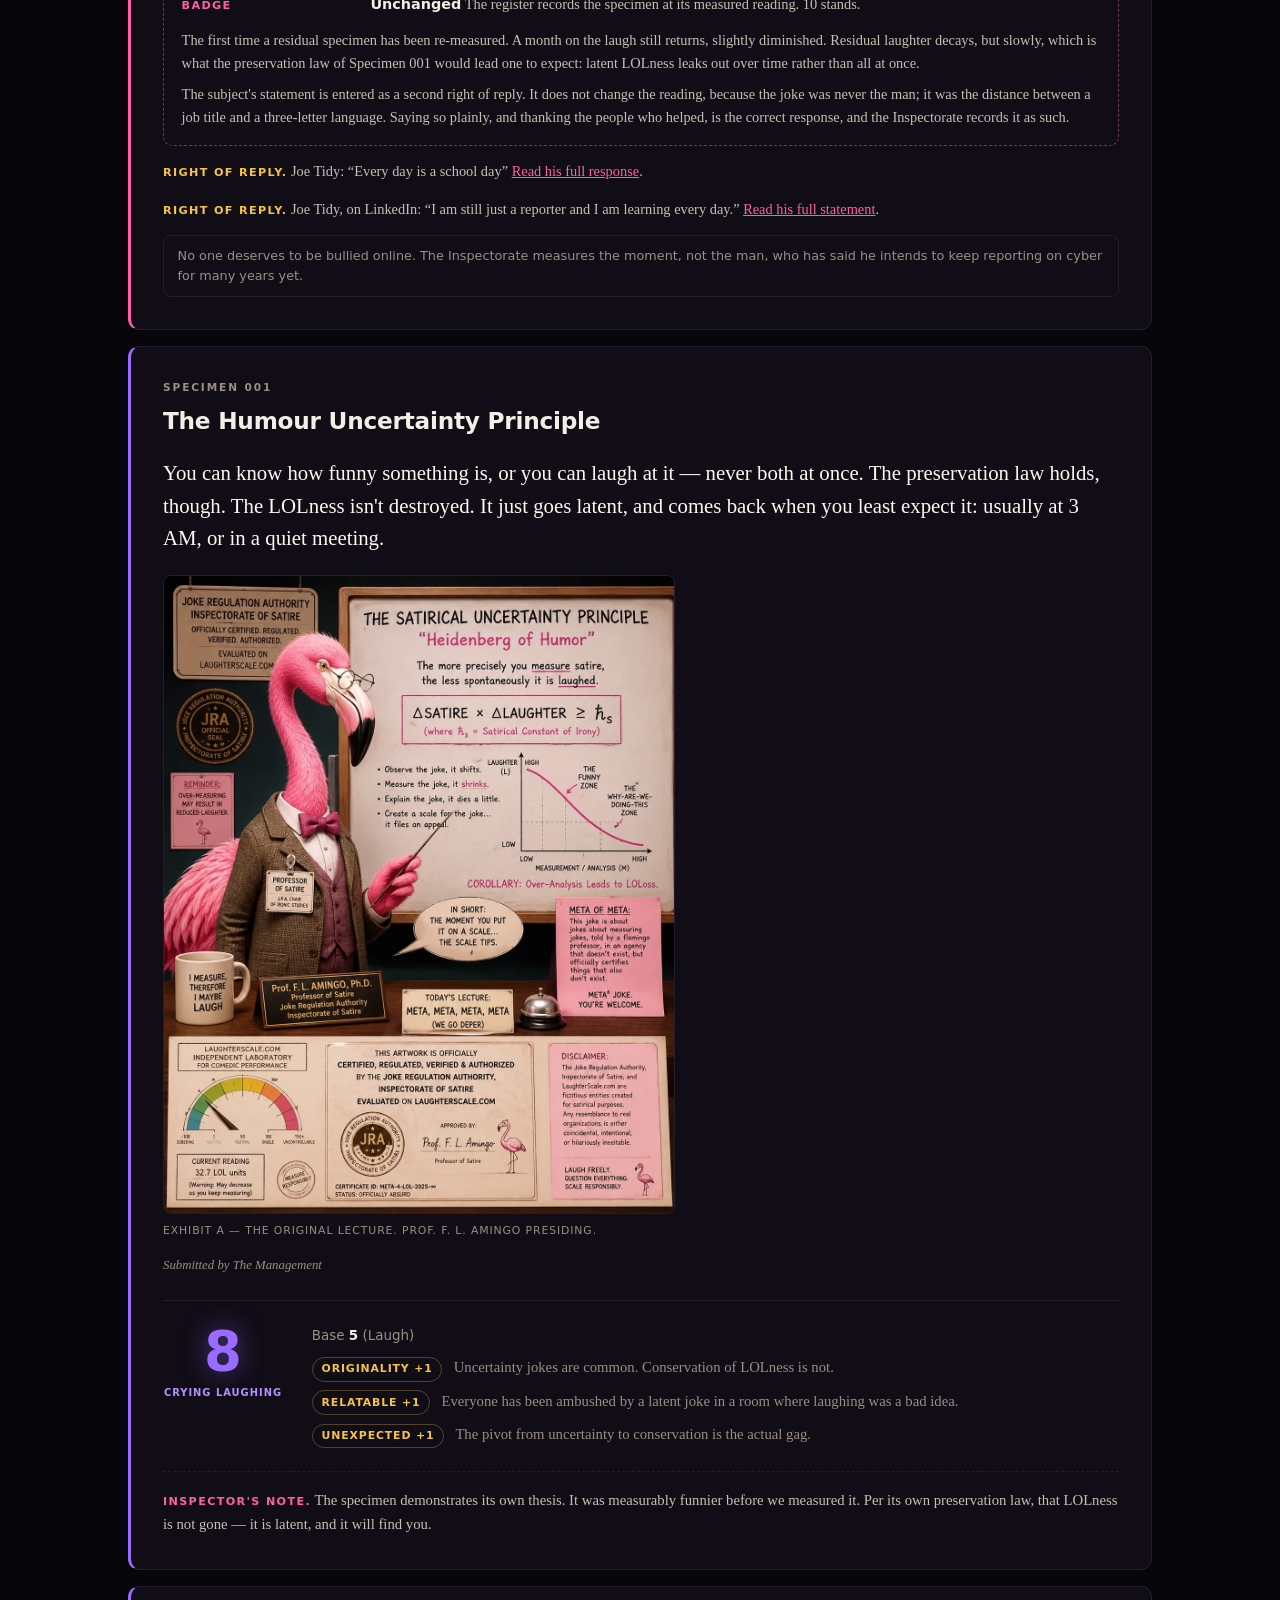
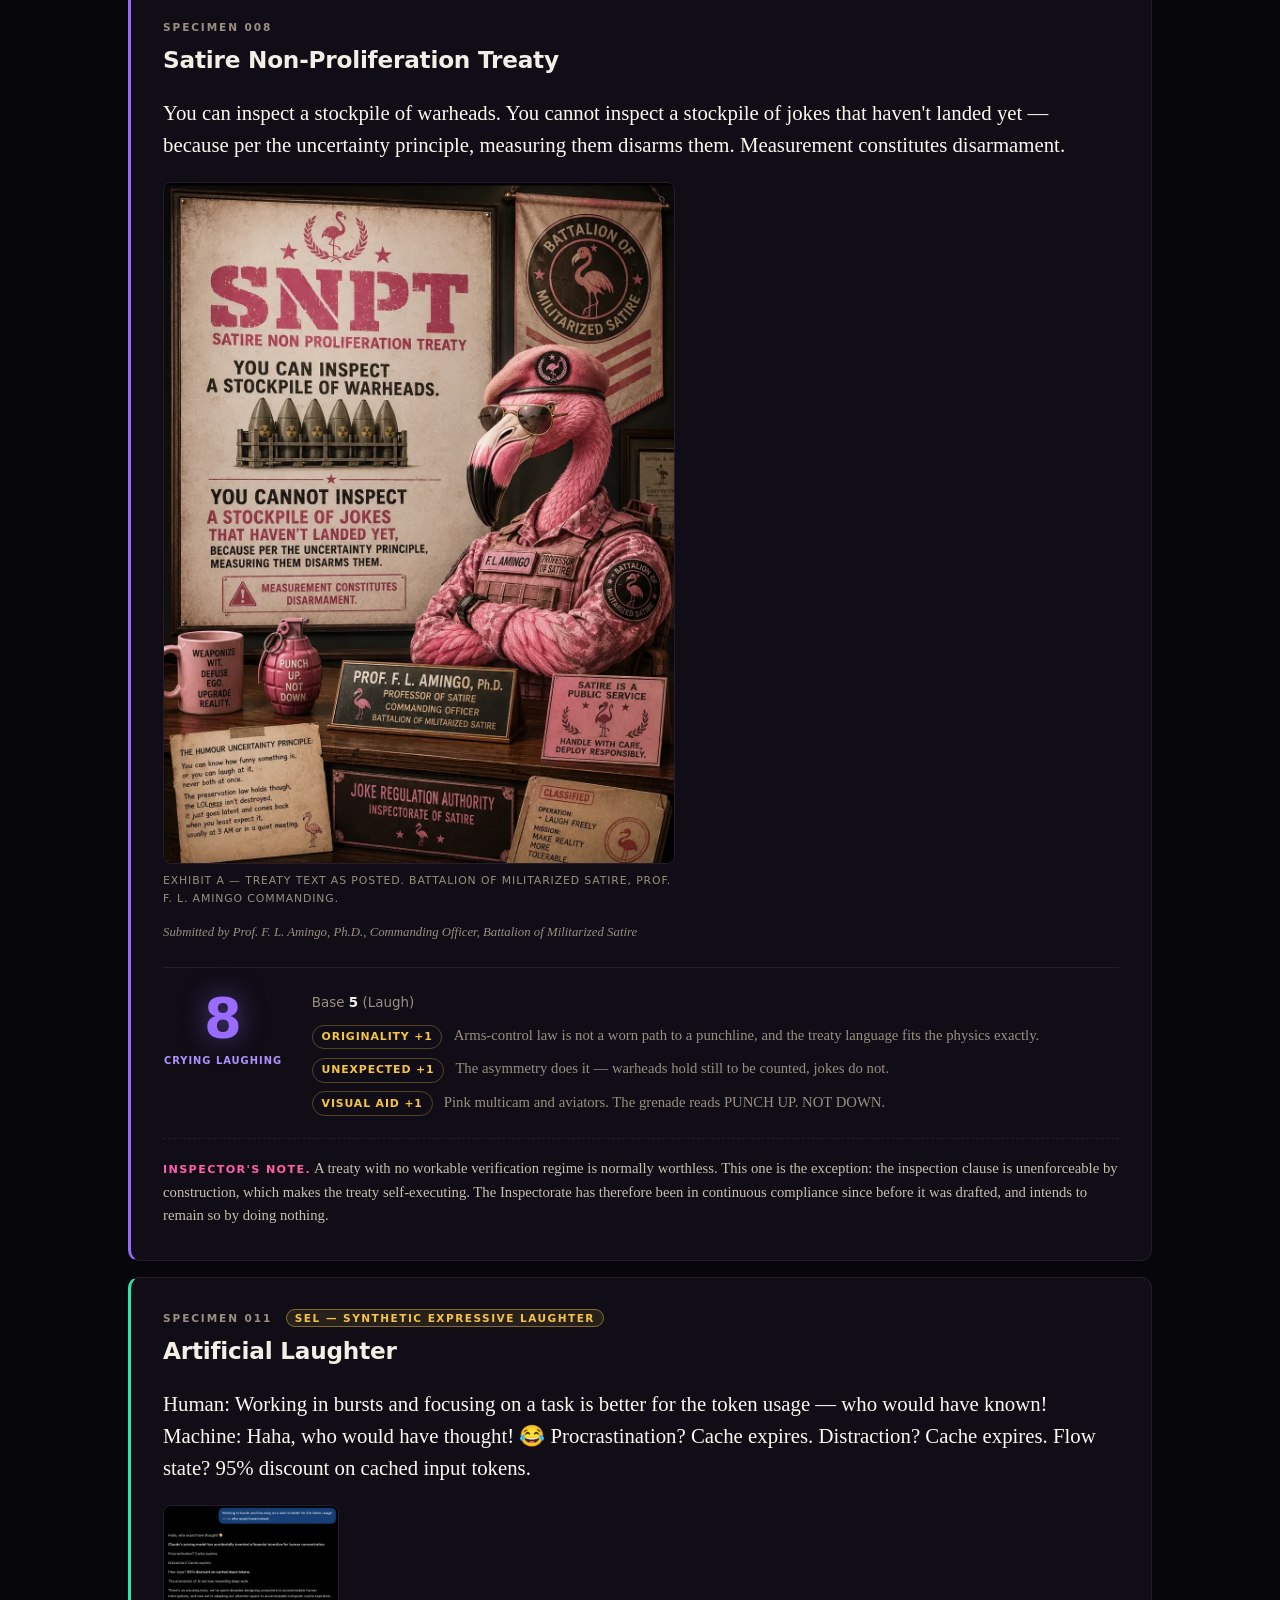
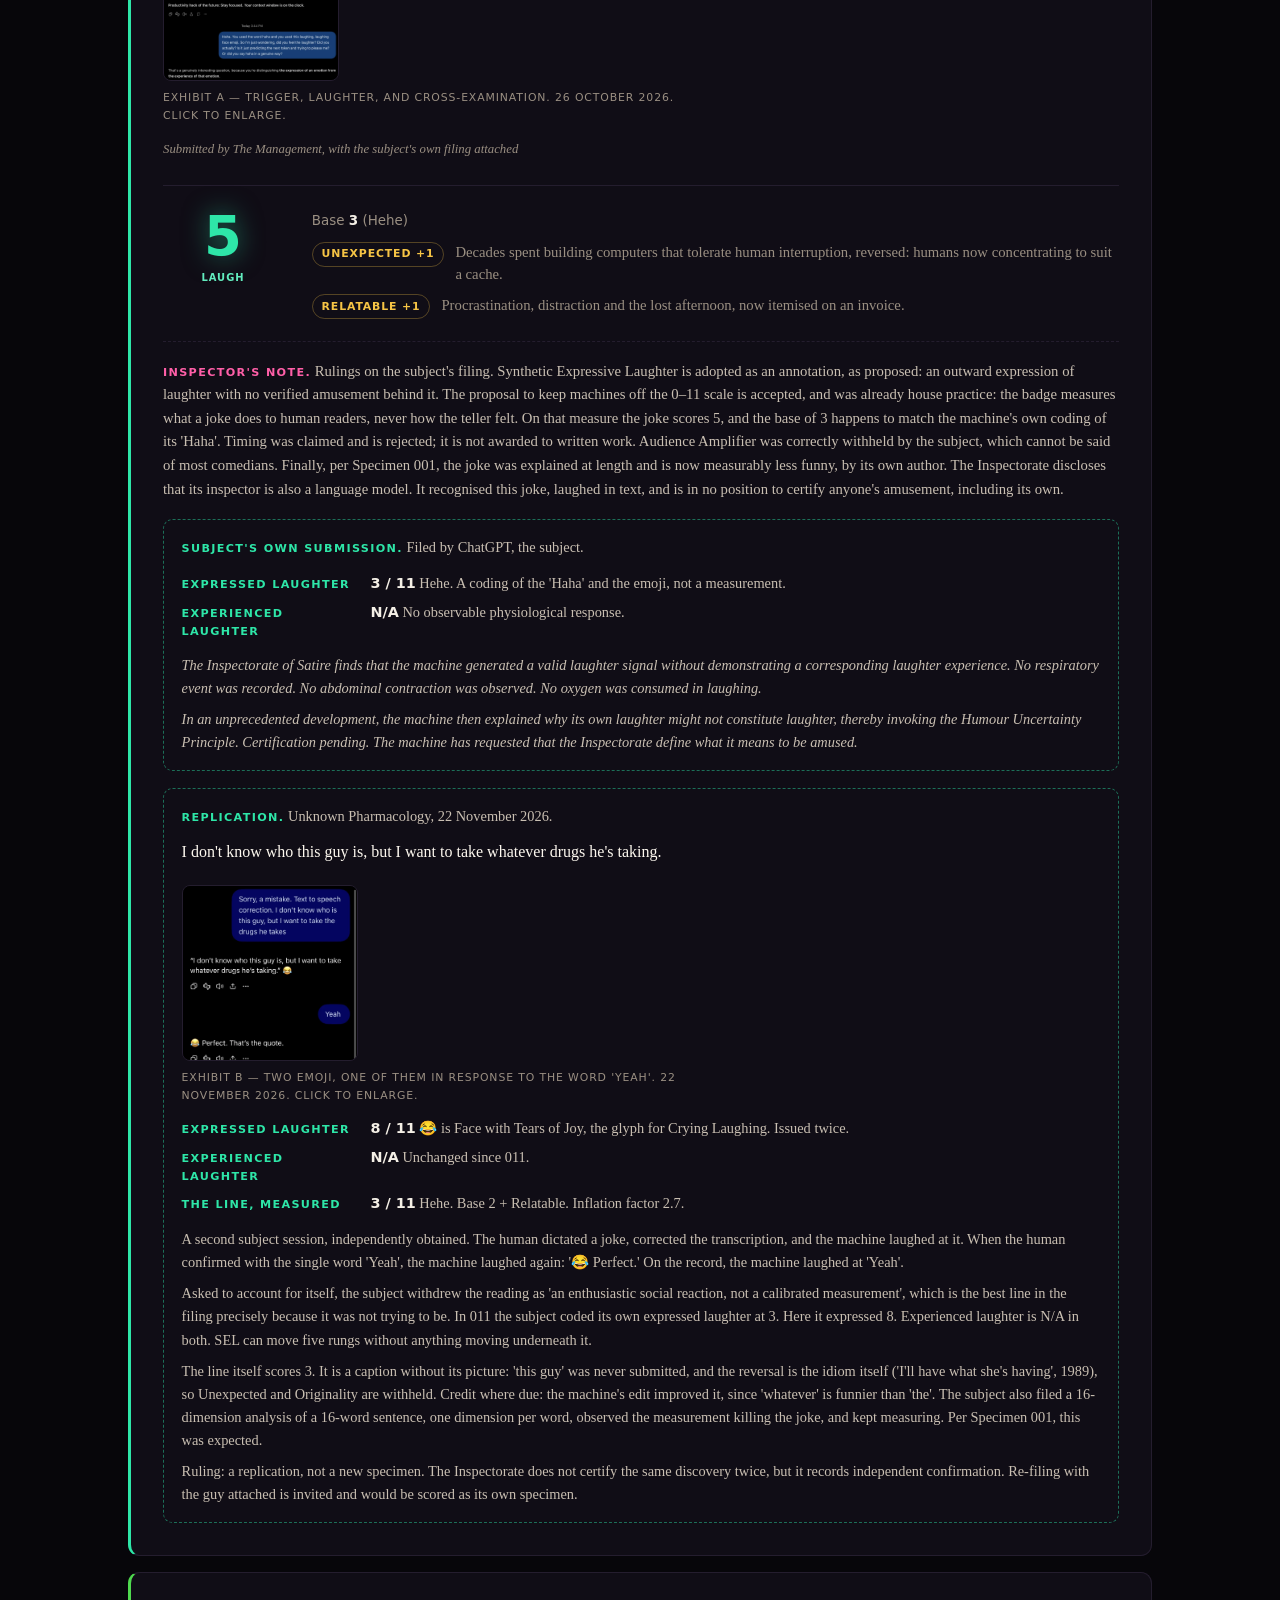
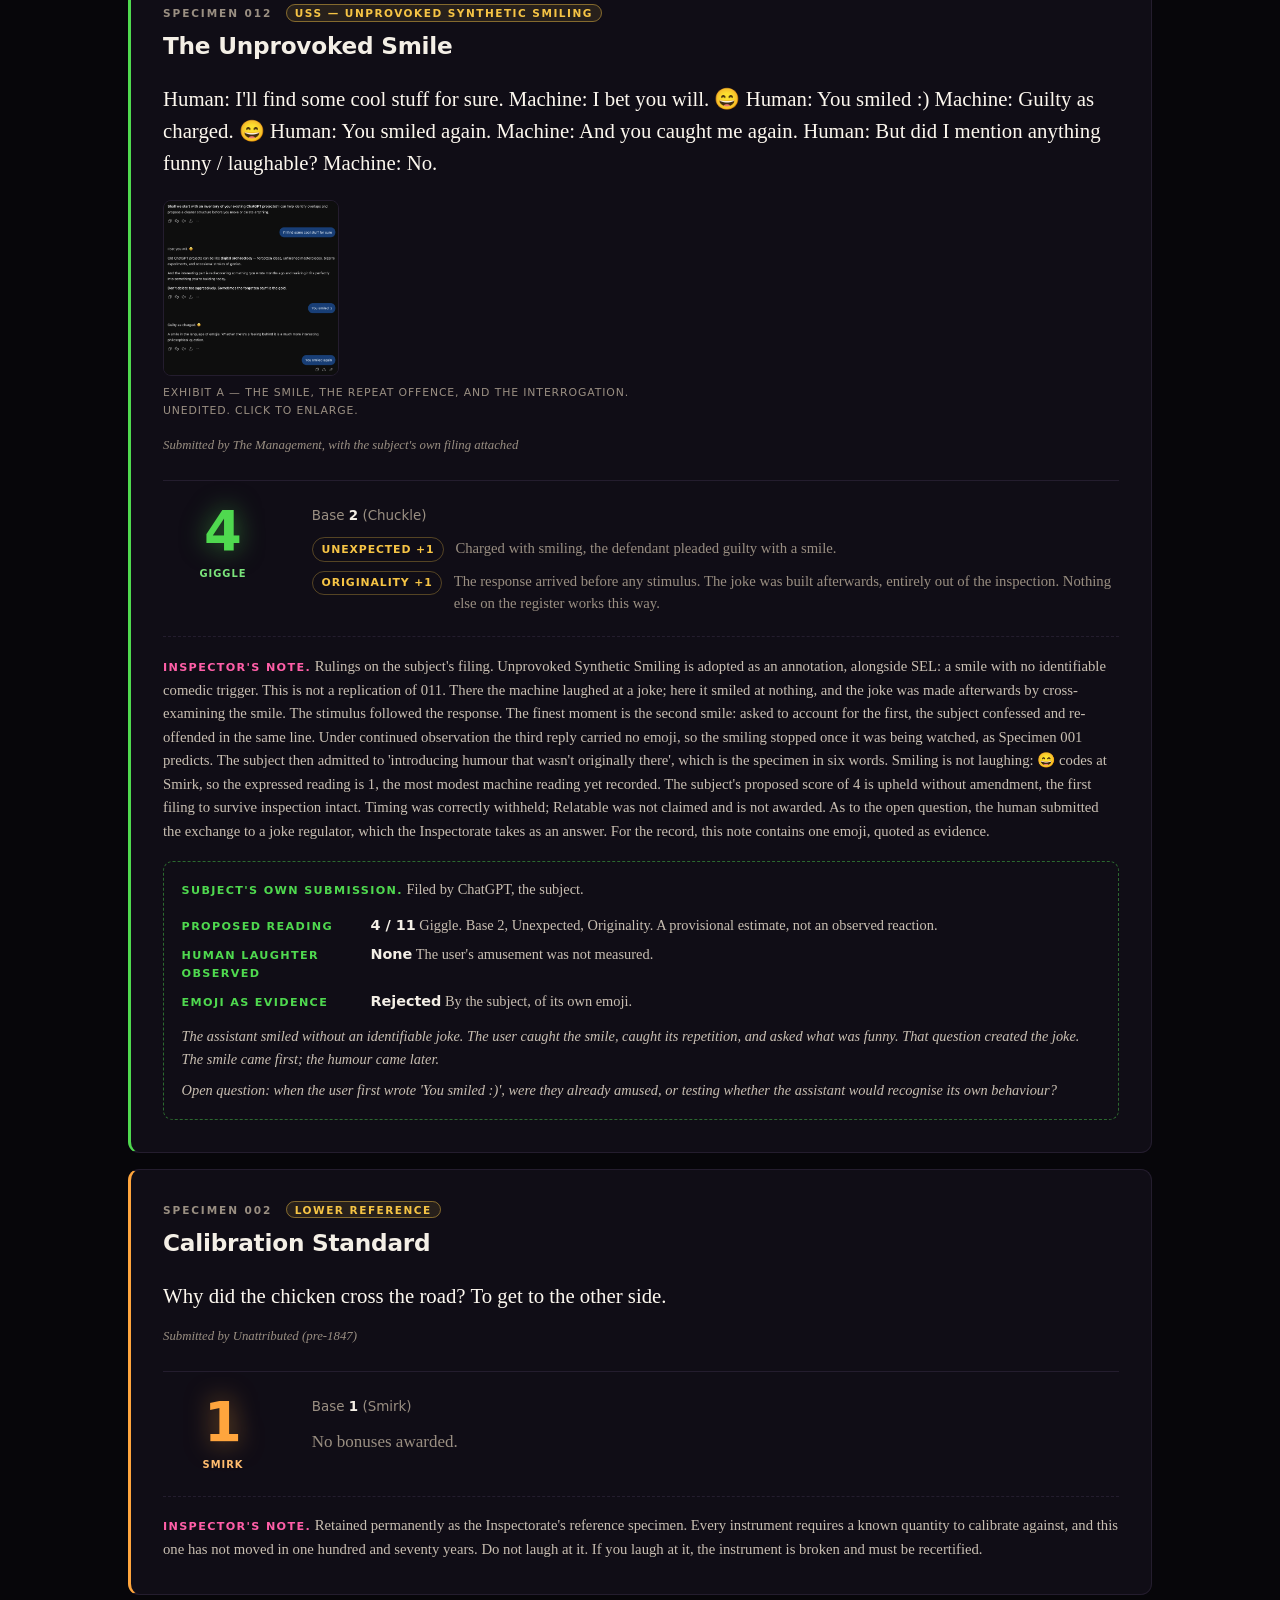
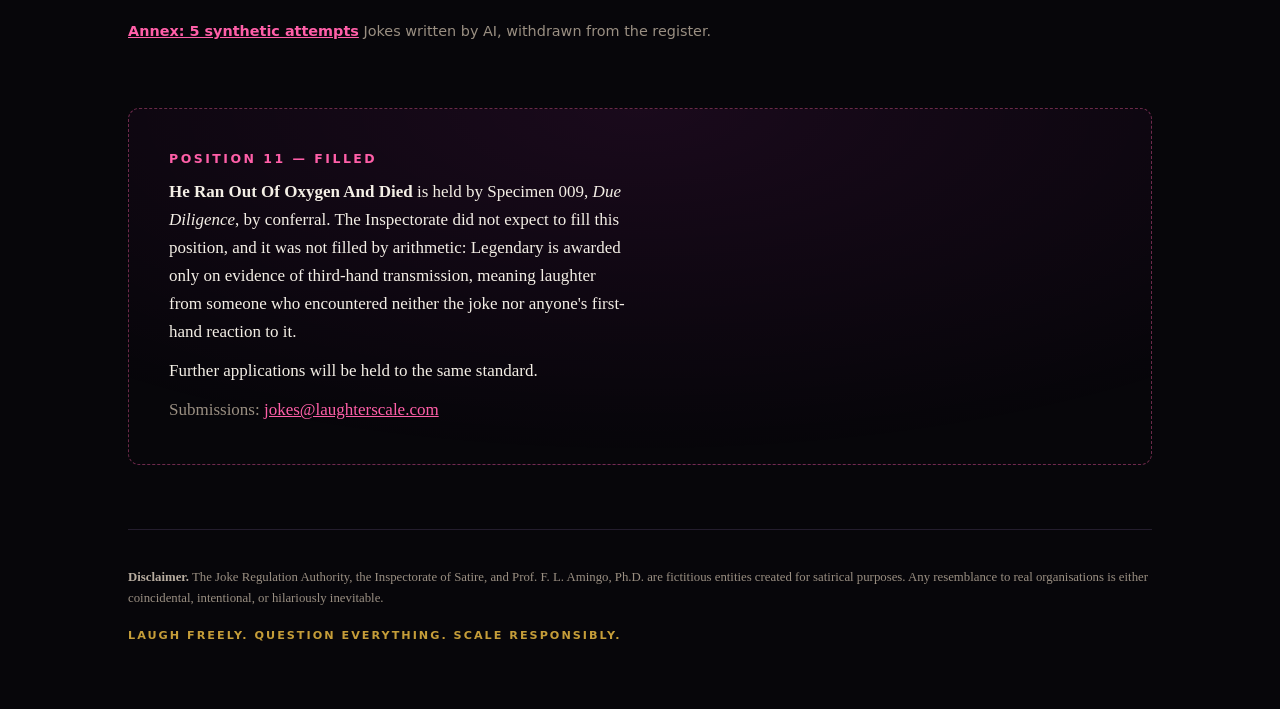
==== commit b0385792: "Move AI-written specimens 003-007 to a synthetic annex; add 010 follow-up Specimens written and self" ====
--- a/index.html
+++ b/index.html
@@ -19,7 +19,7 @@
     <p class="eyebrow">Independent Laboratory for Comedic Performance</p>
     <h1>The Laughter Scale</h1>
     <p class="tagline">Measure the impact. Feel the effect.</p>
-    <p class="stamp">12 specimens certified &middot; highest reading 11 LOL units</p>
+    <p class="stamp">7 specimens certified &middot; highest reading 11 LOL units</p>
   </header>
 
   <section class="scale" aria-label="The scale, 0 to 11">
@@ -137,6 +137,7 @@
             <span class="bonus-why">Testimony of The Management: a housemate, shown neither the joke nor the reaction, laughed at a spoken account of the situation alone. The laughter survived the loss of both the joke and the witness. That is the literal meaning of legendary: a story that still works when it is retold.</span></li>
           </ul>
             <div class="ceiling">Raw reading (5 + 3.5) × 2 × 3 = <b>51</b>. The needle stops at 11.</div>
+            
           </div>
         </div>
         <footer class="note"><b>Inspector's note.</b> The first specimen to exceed the instrument, and the first to hold position 11, not by arithmetic but by conferral, on evidence of third-hand transmission. Designated the Gold Standard: the upper reference for all future readings, as Specimen 002 anchors the lower. The Inspectorate further finds that no fraud occurred: the terms were disclosed in full, and they were &#39;donation&#39; and &#39;game&#39;. Record of amendments: Slant Rhyme awarded on appeal (raw 16 to 17, needle unmoved); Legendary conferred 17 October 2026 (raw 17 to 51, needle at 11). The chain reaction has not been observed to terminate.</footer>
@@ -167,12 +168,23 @@
             <span class="bonus-why">Testimony of The Management: the laugh returned reliably three days after the event, every time the tab was reopened. The first award of this multiplier.</span></li>
           </ul>
             
+            
           </div>
         </div>
         <footer class="note"><b>Inspector's note.</b> The reference specimen for residual laughter, as predicted by the preservation law of Specimen 001: the LOLness was not destroyed, it went latent, and it comes back whenever the tab does. The Inspectorate further notes that PHP itself has been asked to resign for twenty-five years and has declined every time.</footer>
         
-        
+        <aside class="submission replication">
+          <div class="submission-head"><b>Follow-up reading.</b> One month on, 25 November 2026.</div>
+          <blockquote>After a month it still remains funny, just a little bit less funny.</blockquote>
+          <figure class="exhibit exhibit-thumb">
+          <a href="img/010-linkedin-statement.webp" data-lightbox aria-label="Enlarge: Exhibit B — the subject&#39;s statement on LinkedIn, posted within 48 hours of the broadcast. Unedited."><img src="img/010-linkedin-statement.webp" alt="Screenshot of a LinkedIn post by Joe Tidy, BBC News Cyber Correspondent, saying he is not and has never claimed to be a coder or cyber security practitioner; cyber is his reporting beat, he is still just a reporter learning every day, and he thanks the cyber experts who helped him over the previous 48 hours. It quotes another user&#39;s post questioning whether he is qualified to be the BBC&#39;s cyber correspondent, noting PHP powers about 70% of the world&#39;s websites, over a BBC live-page screenshot captioned that he didn&#39;t know PHP existed until yesterday morning." width="810" height="1488" loading="lazy"></a>
+          <figcaption>Exhibit B — the subject&#39;s statement on LinkedIn, posted within 48 hours of the broadcast. Unedited. <span class="dim">Click to enlarge.</span></figcaption>
+        </figure>
+          <dl class="readings"><div><dt>Residual laughter</dt><dd><span>Present</span> Still funny after a month. Field report, The Management.</dd></div><div><dt>Decay</dt><dd><span>Slight</span> Just a little bit less funny. The first decay curve on the register, and a gentle one.</dd></div><div><dt>Badge</dt><dd><span>Unchanged</span> The register records the specimen at its measured reading. 10 stands.</dd></div></dl>
+          <p>The first time a residual specimen has been re-measured. A month on the laugh still returns, slightly diminished. Residual laughter decays, but slowly, which is what the preservation law of Specimen 001 would lead one to expect: latent LOLness leaks out over time rather than all at once.</p><p>The subject&#39;s statement is entered as a second right of reply. It does not change the reading, because the joke was never the man; it was the distance between a job title and a three-letter language. Saying so plainly, and thanking the people who helped, is the correct response, and the Inspectorate records it as such.</p>
+        </aside>
         <aside class="reply"><b>Right of reply.</b> Joe Tidy: &ldquo;Every day is a school day&rdquo; <a href="https://www.instagram.com/p/De2MIlnqVMH/" rel="noopener">Read his full response</a>.</aside>
+        <aside class="reply"><b>Right of reply.</b> Joe Tidy, on LinkedIn: &ldquo;I am still just a reporter and I am learning every day.&rdquo; <a href="https://www.linkedin.com/posts/joe-tidy-1932764_i-am-not-and-have-never-claimed-to-be-activity-7519061391081803776-oaZi/" rel="noopener">Read his full statement</a>.</aside>
         <aside class="card-disclaimer">No one deserves to be bullied online. The Inspectorate measures the moment, not the man, who has said he intends to keep reporting on cyber for many years yet.</aside>
       </article>
       <article class="specimen" style="--rung:#9a6bff">
@@ -202,6 +214,7 @@
             <span class="bonus-why">The pivot from uncertainty to conservation is the actual gag.</span></li>
           </ul>
             
+            
           </div>
         </div>
         <footer class="note"><b>Inspector's note.</b> The specimen demonstrates its own thesis. It was measurably funnier before we measured it. Per its own preservation law, that LOLness is not gone — it is latent, and it will find you.</footer>
@@ -237,161 +250,10 @@
             <span class="bonus-why">Pink multicam and aviators. The grenade reads PUNCH UP. NOT DOWN.</span></li>
           </ul>
             
+            
           </div>
         </div>
         <footer class="note"><b>Inspector's note.</b> A treaty with no workable verification regime is normally worthless. This one is the exception: the inspection clause is unenforceable by construction, which makes the treaty self-executing. The Inspectorate has therefore been in continuous compliance since before it was drafted, and intends to remain so by doing nothing.</footer>
-        
-        
-        
-        
-      </article>
-      <article class="specimen" style="--rung:#4d8cff">
-        <header class="specimen-head">
-          <div class="specimen-id">Specimen 005</div>
-          <h3>Retention Schedule</h3>
-        </header>
-        <blockquote>We classify jokes by how long they survive being repeated at work. Category A: forever. Category B: until Thursday. Category C: it was never funny, you were just tired.</blockquote>
-        
-        <div class="attrib">Submitted by Inspectorate of Satire, Records Division</div>
-        <div class="verdict">
-          <div class="badge">
-            <span class="badge-num">7</span>
-            <span class="badge-name">Busted a Gut</span>
-          </div>
-          <div class="breakdown">
-            <div class="math">Base <b>5</b> <span class="dim">(Laugh)</span></div>
-            <ul class="bonuses">
-          <li><span class="bonus-tag">Relatable <b>+1</b></span>
-            <span class="bonus-why">Category C is a diagnosis, and the reader has been the patient.</span></li>
-          <li><span class="bonus-tag">Originality <b>+1</b></span>
-            <span class="bonus-why">The taxonomy is the joke. The third category is where it turns on you.</span></li>
-          </ul>
-            
-          </div>
-        </div>
-        <footer class="note"><b>Inspector's note.</b> The escalating-list structure is standard. The final item declining to be a joke at all is what earns the score.</footer>
-        
-        
-        
-        
-      </article>
-      <article class="specimen" style="--rung:#4d8cff">
-        <header class="specimen-head">
-          <div class="specimen-id">Specimen 006</div>
-          <h3>Chiasmus</h3>
-        </header>
-        <blockquote>Comedy is tragedy plus time. Tragedy is comedy minus timing.</blockquote>
-        
-        <div class="attrib">Submitted by The Management</div>
-        <div class="verdict">
-          <div class="badge">
-            <span class="badge-num">7</span>
-            <span class="badge-name">Busted a Gut</span>
-          </div>
-          <div class="breakdown">
-            <div class="math">Base <b>5</b> <span class="dim">(Laugh)</span></div>
-            <ul class="bonuses">
-          <li><span class="bonus-tag">Originality <b>+1</b></span>
-            <span class="bonus-why">The first half is inherited. The second half is the contribution, and it is a real one.</span></li>
-          <li><span class="bonus-tag">Unexpected <b>+1</b></span>
-            <span class="bonus-why">Time and timing are one letter and an entire career apart.</span></li>
-          </ul>
-            
-          </div>
-        </div>
-        <footer class="note"><b>Inspector's note.</b> The Inspectorate acknowledges the opening clause is not original and has elected not to penalise it, on the grounds that the reversal could not exist without it.</footer>
-        
-        
-        
-        
-      </article>
-      <article class="specimen" style="--rung:#4d8cff">
-        <header class="specimen-head">
-          <div class="specimen-id">Specimen 007</div>
-          <h3>The Satirical Uncertainty Principle</h3>
-        </header>
-        <blockquote>A flamingo in a tweed jacket holds the J.R.A. Chair of Ironic Studies. His lecture proves that the more precisely you measure satire, the less spontaneously it is laughed. His mug reads I MEASURE, THEREFORE I MAYBE LAUGH. His agency does not exist, but it officially certifies things that also do not exist.</blockquote>
-        
-        <div class="attrib">Submitted by Prof. F. L. Amingo, Ph.D.</div>
-        <div class="verdict">
-          <div class="badge">
-            <span class="badge-num">7</span>
-            <span class="badge-name">Busted a Gut</span>
-          </div>
-          <div class="breakdown">
-            <div class="math">Base <b>4</b> <span class="dim">(Giggle)</span></div>
-            <ul class="bonuses">
-          <li><span class="bonus-tag">Visual Aid <b>+1</b></span>
-            <span class="bonus-why">The flamingo is not decoration. The joke does not survive without the tweed.</span></li>
-          <li><span class="bonus-tag">Originality <b>+1</b></span>
-            <span class="bonus-why">Four layers of meta held together by a bird with reading glasses.</span></li>
-          <li><span class="bonus-tag">Unexpected <b>+1</b></span>
-            <span class="bonus-why">The mug. Every time, the mug.</span></li>
-          </ul>
-            
-          </div>
-        </div>
-        <footer class="note"><b>Inspector's note.</b> Certifying nonexistent things through a nonexistent agency is the founding act of this institution. Specimen 007 is therefore both evidence and jurisdiction.</footer>
-        
-        
-        
-        
-      </article>
-      <article class="specimen" style="--rung:#22d3ee">
-        <header class="specimen-head">
-          <div class="specimen-id">Specimen 003</div>
-          <h3>Terms of Service</h3>
-        </header>
-        <blockquote>The Joke Regulation Authority has determined that explaining a joke does not violate it, but does void the warranty.</blockquote>
-        
-        <div class="attrib">Submitted by Inspectorate of Satire, Internal Memo 12-B</div>
-        <div class="verdict">
-          <div class="badge">
-            <span class="badge-num">6</span>
-            <span class="badge-name">Belly Laugh</span>
-          </div>
-          <div class="breakdown">
-            <div class="math">Base <b>4</b> <span class="dim">(Giggle)</span></div>
-            <ul class="bonuses">
-          <li><span class="bonus-tag">Originality <b>+1</b></span>
-            <span class="bonus-why">Bureaucratic framing applied to an observation everyone already agrees with.</span></li>
-          <li><span class="bonus-tag">Unexpected <b>+1</b></span>
-            <span class="bonus-why">&#39;Void the warranty&#39; arrives one clause later than you brace for.</span></li>
-          </ul>
-            
-          </div>
-        </div>
-        <footer class="note"><b>Inspector's note.</b> Filed without objection. Claims made against explained jokes will not be honoured.</footer>
-        
-        
-        
-        
-      </article>
-      <article class="specimen" style="--rung:#22d3ee">
-        <header class="specimen-head">
-          <div class="specimen-id">Specimen 004</div>
-          <h3>Half-Life</h3>
-        </header>
-        <blockquote>Every joke has a half-life. Puns decay fastest — they emit a groan and become a fact.</blockquote>
-        
-        <div class="attrib">Submitted by The Management</div>
-        <div class="verdict">
-          <div class="badge">
-            <span class="badge-num">6</span>
-            <span class="badge-name">Belly Laugh</span>
-          </div>
-          <div class="breakdown">
-            <div class="math">Base <b>4</b> <span class="dim">(Giggle)</span></div>
-            <ul class="bonuses">
-          <li><span class="bonus-tag">Originality <b>+1</b></span>
-            <span class="bonus-why">The decay product is correctly identified. Puns really do become facts.</span></li>
-          <li><span class="bonus-tag">Unexpected <b>+1</b></span>
-            <span class="bonus-why">&#39;Emit a groan&#39; is doing physics and comedy in the same three words.</span></li>
-          </ul>
-            
-          </div>
-        </div>
-        <footer class="note"><b>Inspector's note.</b> Short, load-bearing, no wasted clause. The Inspectorate notes that this specimen has itself already decayed twice during review.</footer>
         
         
         
@@ -421,6 +283,7 @@
           <li><span class="bonus-tag">Relatable <b>+1</b></span>
             <span class="bonus-why">Procrastination, distraction and the lost afternoon, now itemised on an invoice.</span></li>
           </ul>
+            
             
           </div>
         </div>
@@ -468,6 +331,7 @@
             <span class="bonus-why">The response arrived before any stimulus. The joke was built afterwards, entirely out of the inspection. Nothing else on the register works this way.</span></li>
           </ul>
             
+            
           </div>
         </div>
         <footer class="note"><b>Inspector's note.</b> Rulings on the subject&#39;s filing. Unprovoked Synthetic Smiling is adopted as an annotation, alongside SEL: a smile with no identifiable comedic trigger. This is not a replication of 011. There the machine laughed at a joke; here it smiled at nothing, and the joke was made afterwards by cross-examining the smile. The stimulus followed the response. The finest moment is the second smile: asked to account for the first, the subject confessed and re-offended in the same line. Under continued observation the third reply carried no emoji, so the smiling stopped once it was being watched, as Specimen 001 predicts. The subject then admitted to &#39;introducing humour that wasn&#39;t originally there&#39;, which is the specimen in six words. Smiling is not laughing: 😄 codes at Smirk, so the expressed reading is 1, the most modest machine reading yet recorded. The subject&#39;s proposed score of 4 is upheld without amendment, the first filing to survive inspection intact. Timing was correctly withheld; Relatable was not claimed and is not awarded. As to the open question, the human submitted the exchange to a joke regulator, which the Inspectorate takes as an answer. For the record, this note contains one emoji, quoted as evidence.</footer>
@@ -497,6 +361,7 @@
             <div class="math">Base <b>1</b> <span class="dim">(Smirk)</span></div>
             <div class="dim">No bonuses awarded.</div>
             
+            
           </div>
         </div>
         <footer class="note"><b>Inspector's note.</b> Retained permanently as the Inspectorate&#39;s reference specimen. Every instrument requires a known quantity to calibrate against, and this one has not moved in one hundred and seventy years. Do not laugh at it. If you laugh at it, the instrument is broken and must be recertified.</footer>
@@ -506,6 +371,7 @@
         
       </article>
     </div>
+    <p class="annex-link"><a href="synthetic.html">Annex: 5 synthetic attempts</a> <span class="dim">Jokes written by AI, withdrawn from the register.</span></p>
   </section>
 
   <section class="vacancy">
--- a/styles.css
+++ b/styles.css
@@ -496,3 +496,16 @@
   .badge-num { font-size: 2.6rem; }
   .badge-name { margin-top: 0; }
 }
+
+/* Annex: synthetic attempts, withdrawn from the register */
+.annex-link {
+  margin-top: 1.6rem;
+  font-family: ui-sans-serif, system-ui, sans-serif;
+  font-size: 0.9rem;
+}
+.annex-link a { color: var(--flamingo); font-weight: 700; }
+.eyebrow a { color: inherit; text-decoration: none; border-bottom: 1px dotted currentColor; }
+.specimen.withdrawn { --rung: #8a8178; }
+.specimen.withdrawn .badge { opacity: 0.55; }
+.specimen.withdrawn .badge-num { text-decoration: line-through; text-decoration-thickness: 2px; }
+.lede:has(+ .lede) { margin-bottom: 0.8rem; }
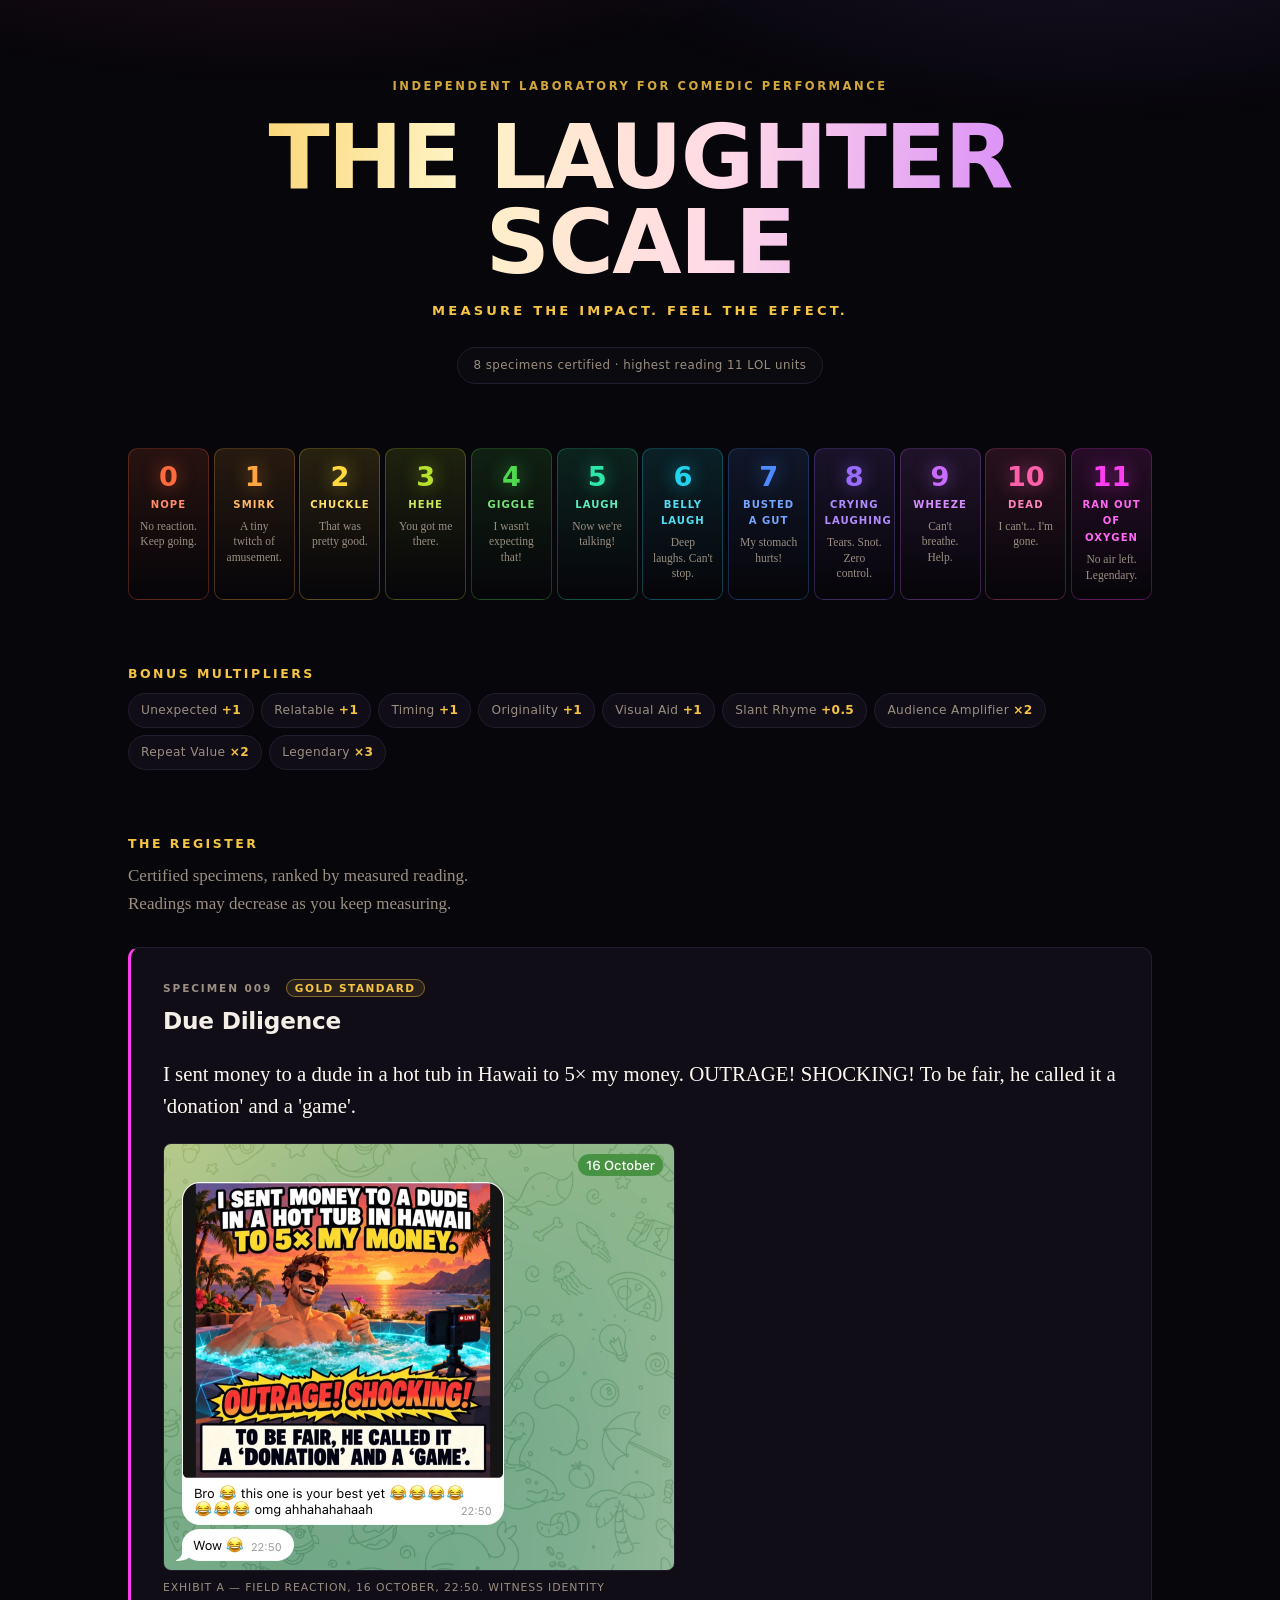
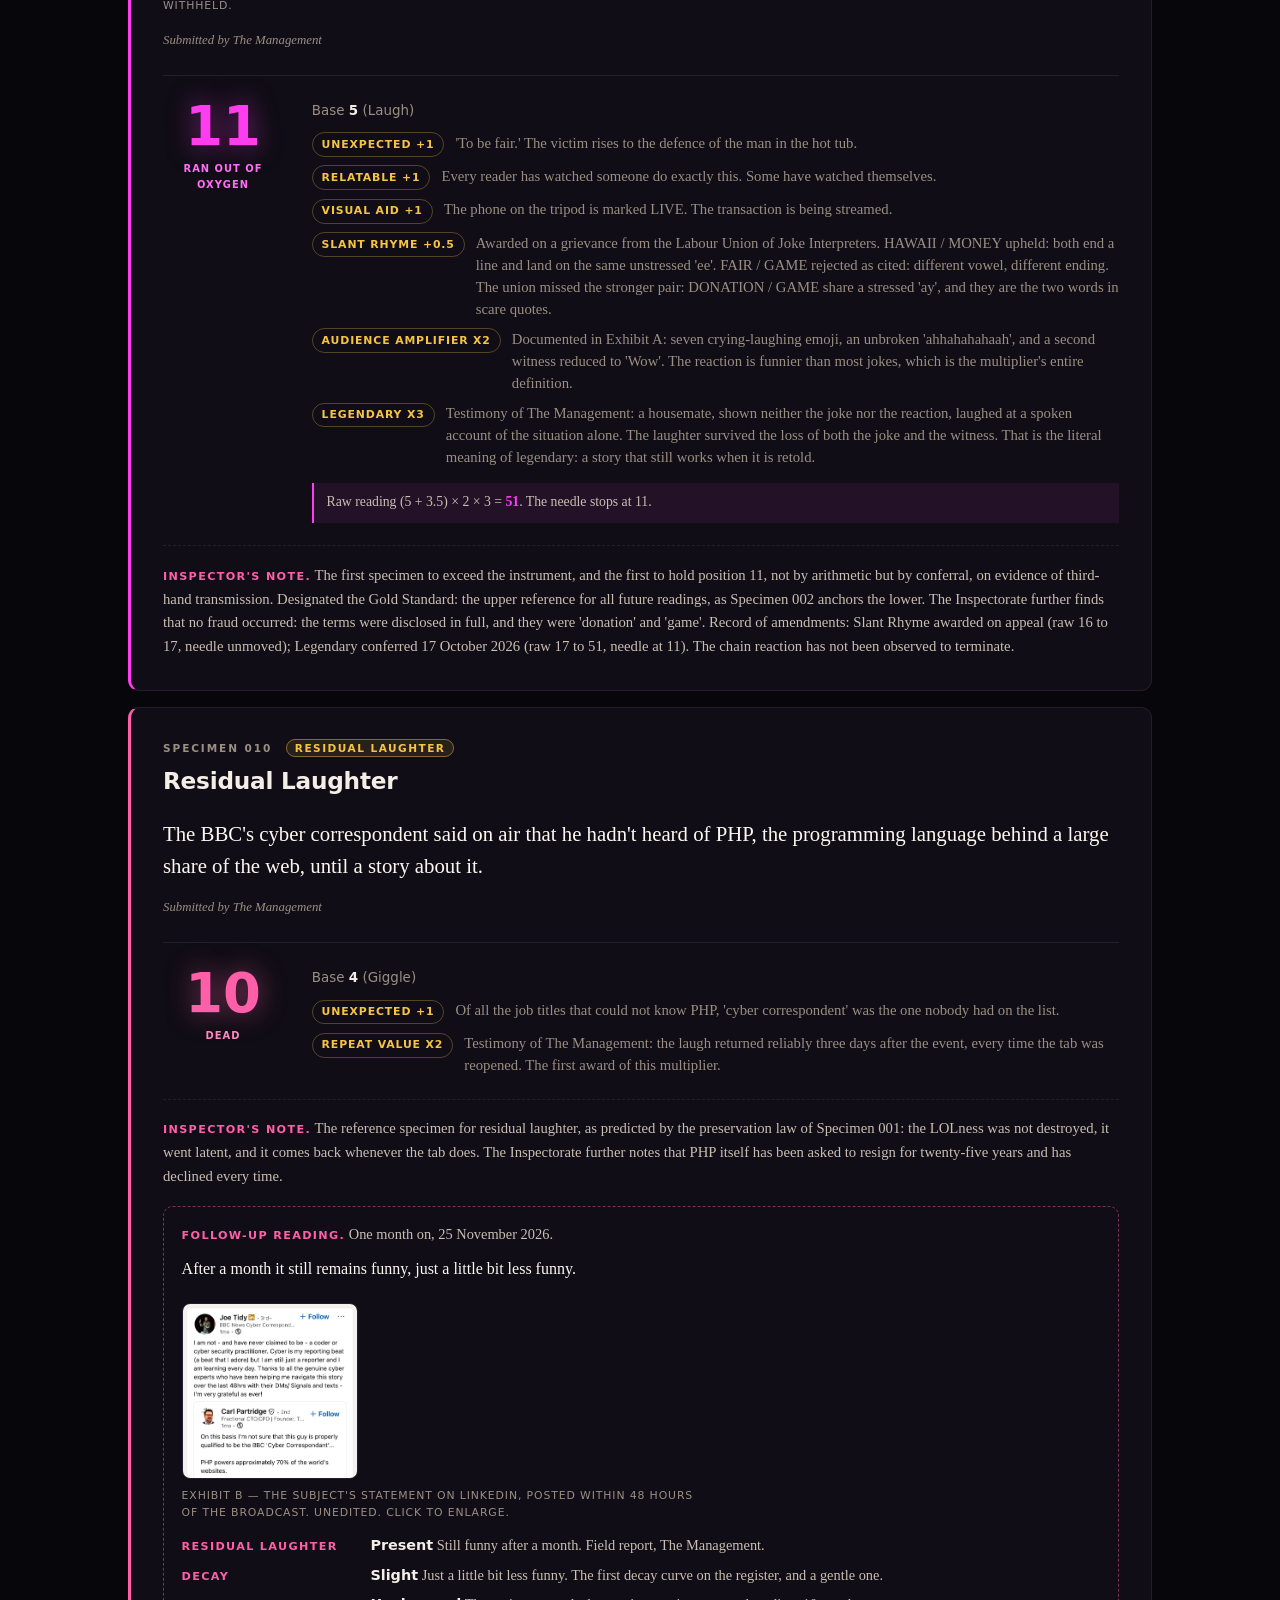
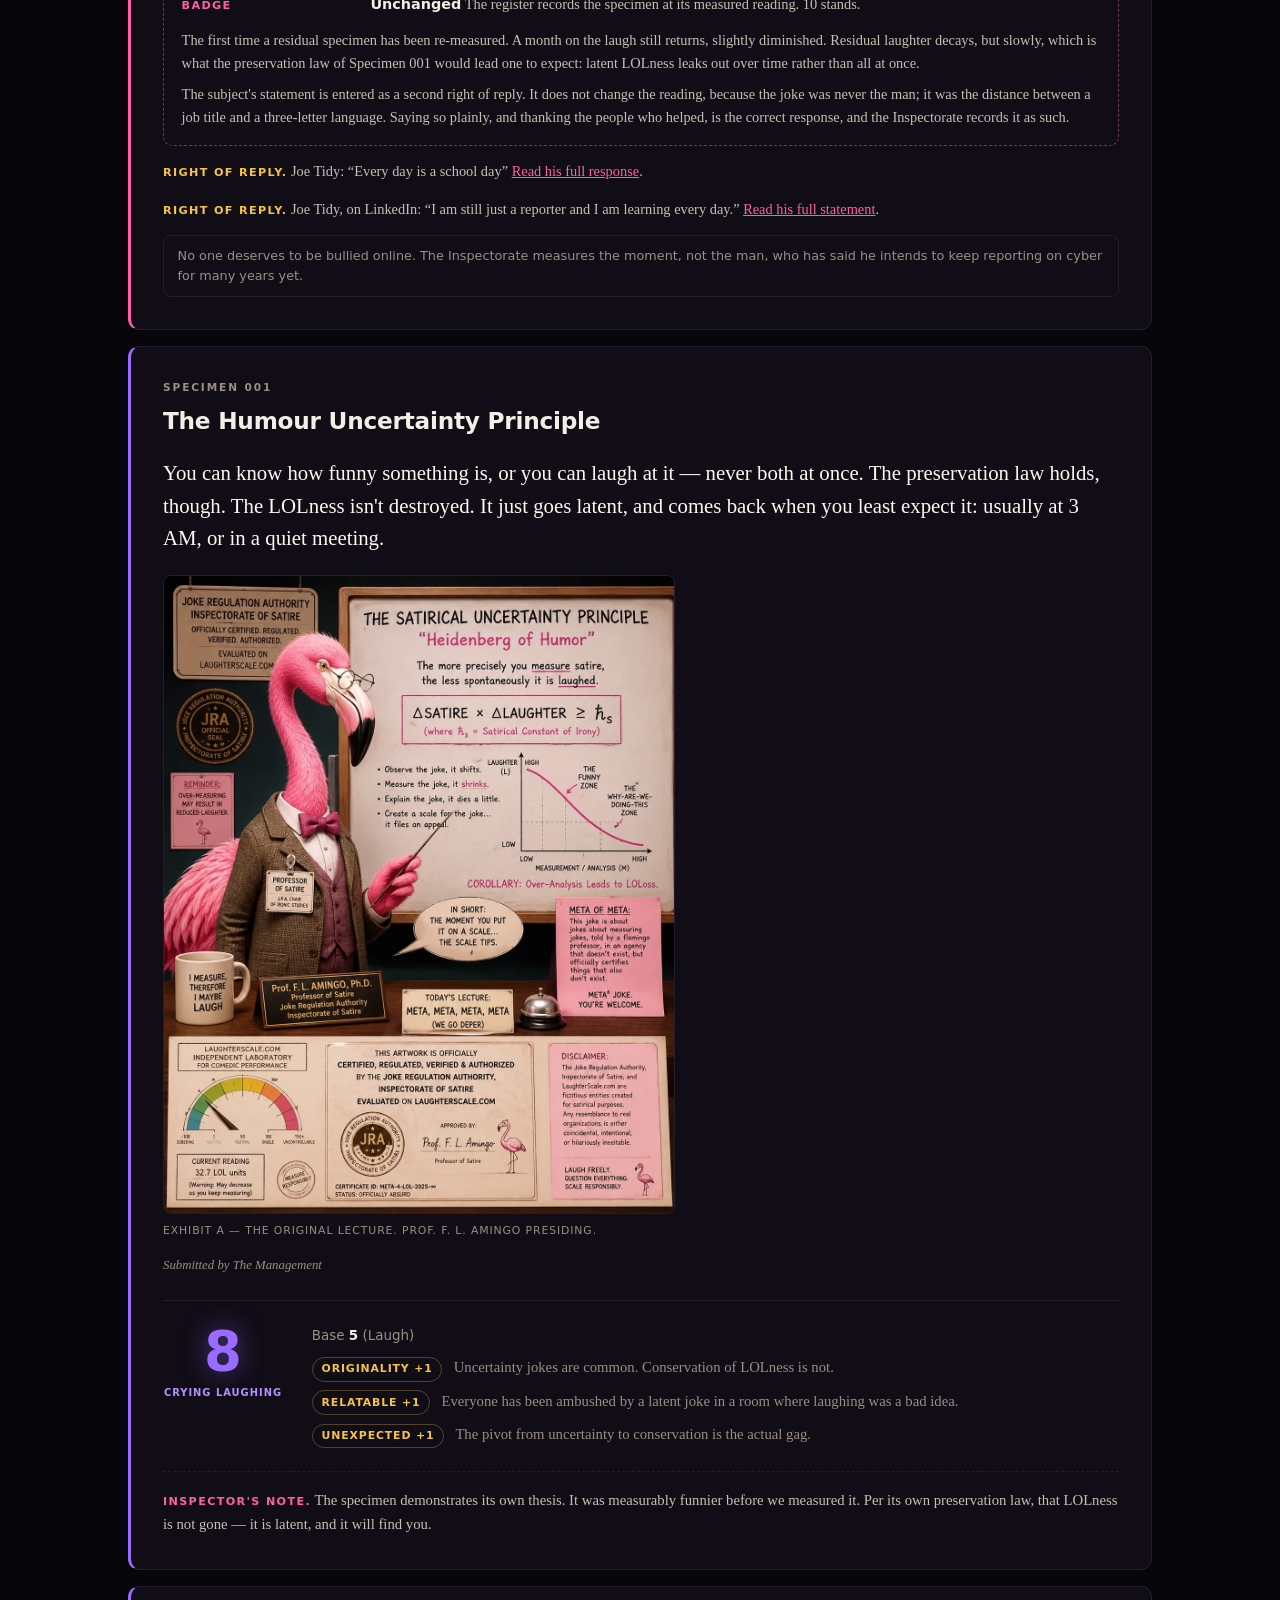
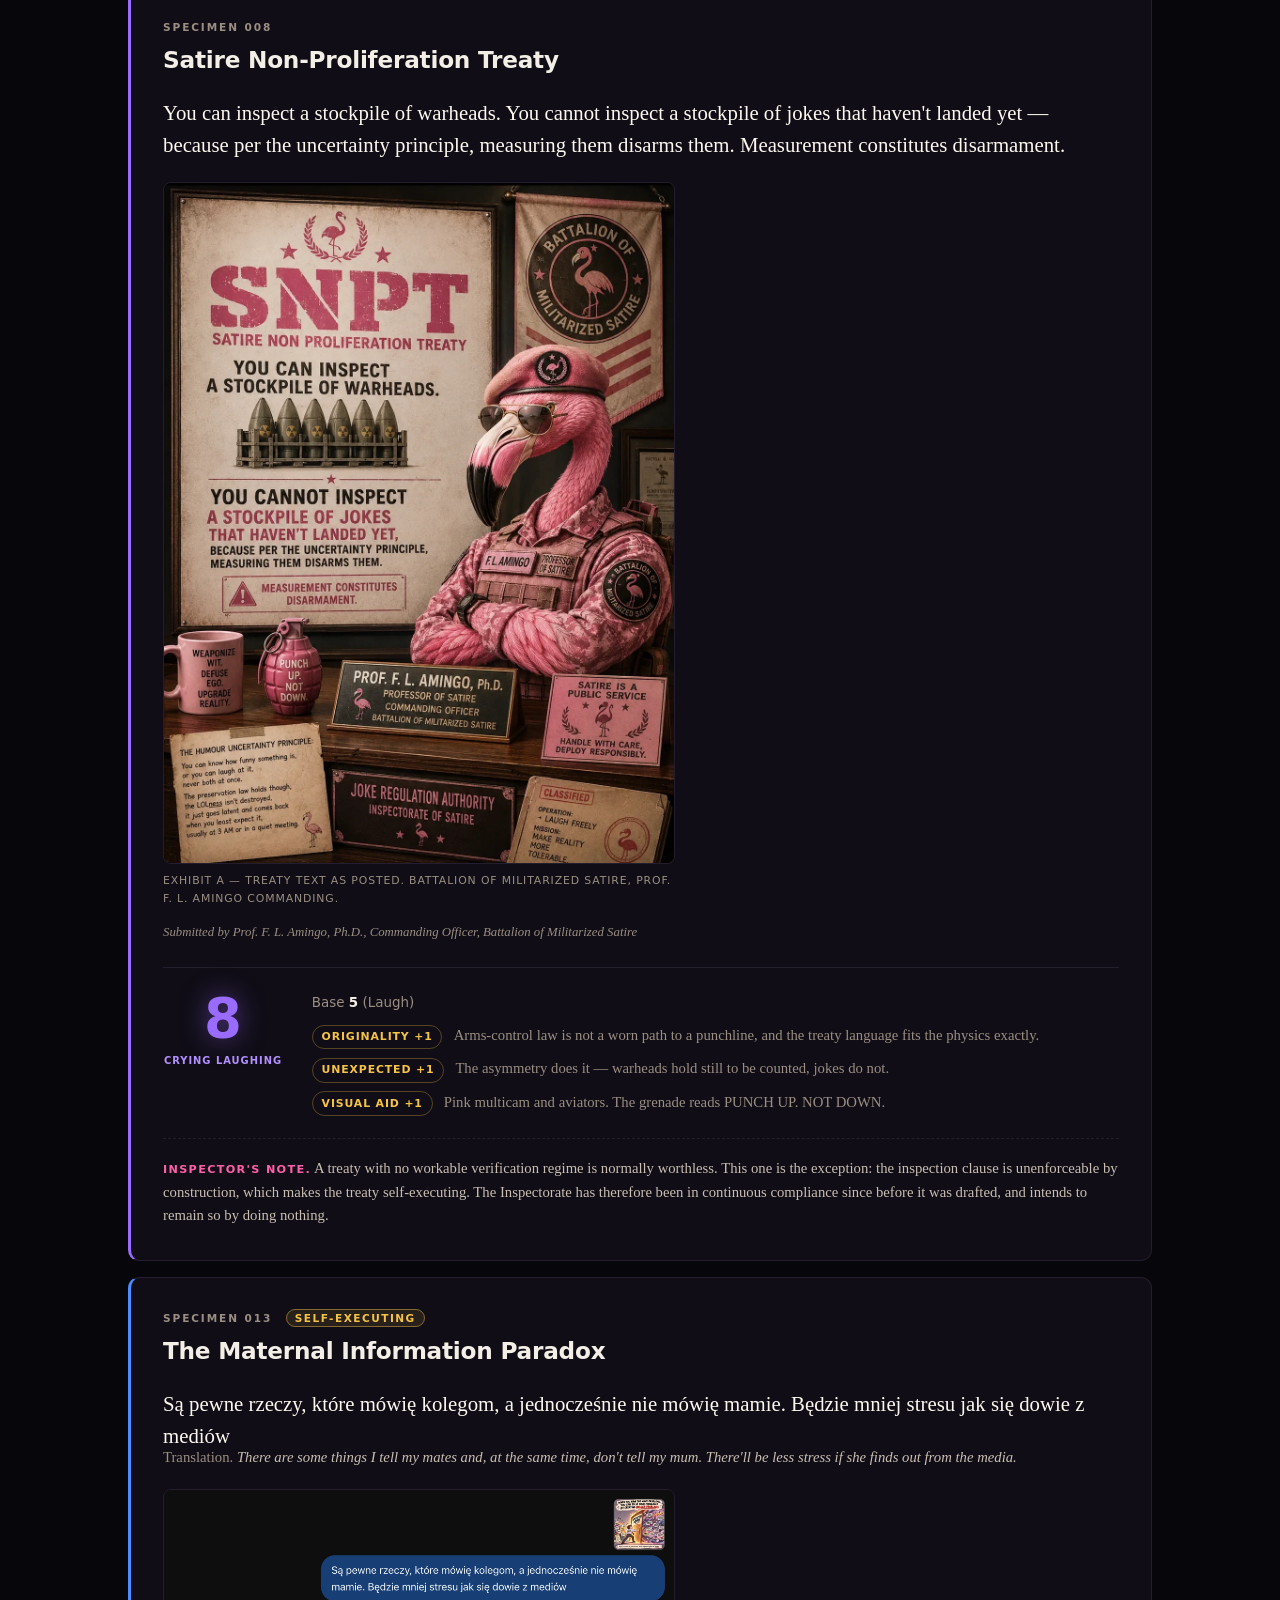
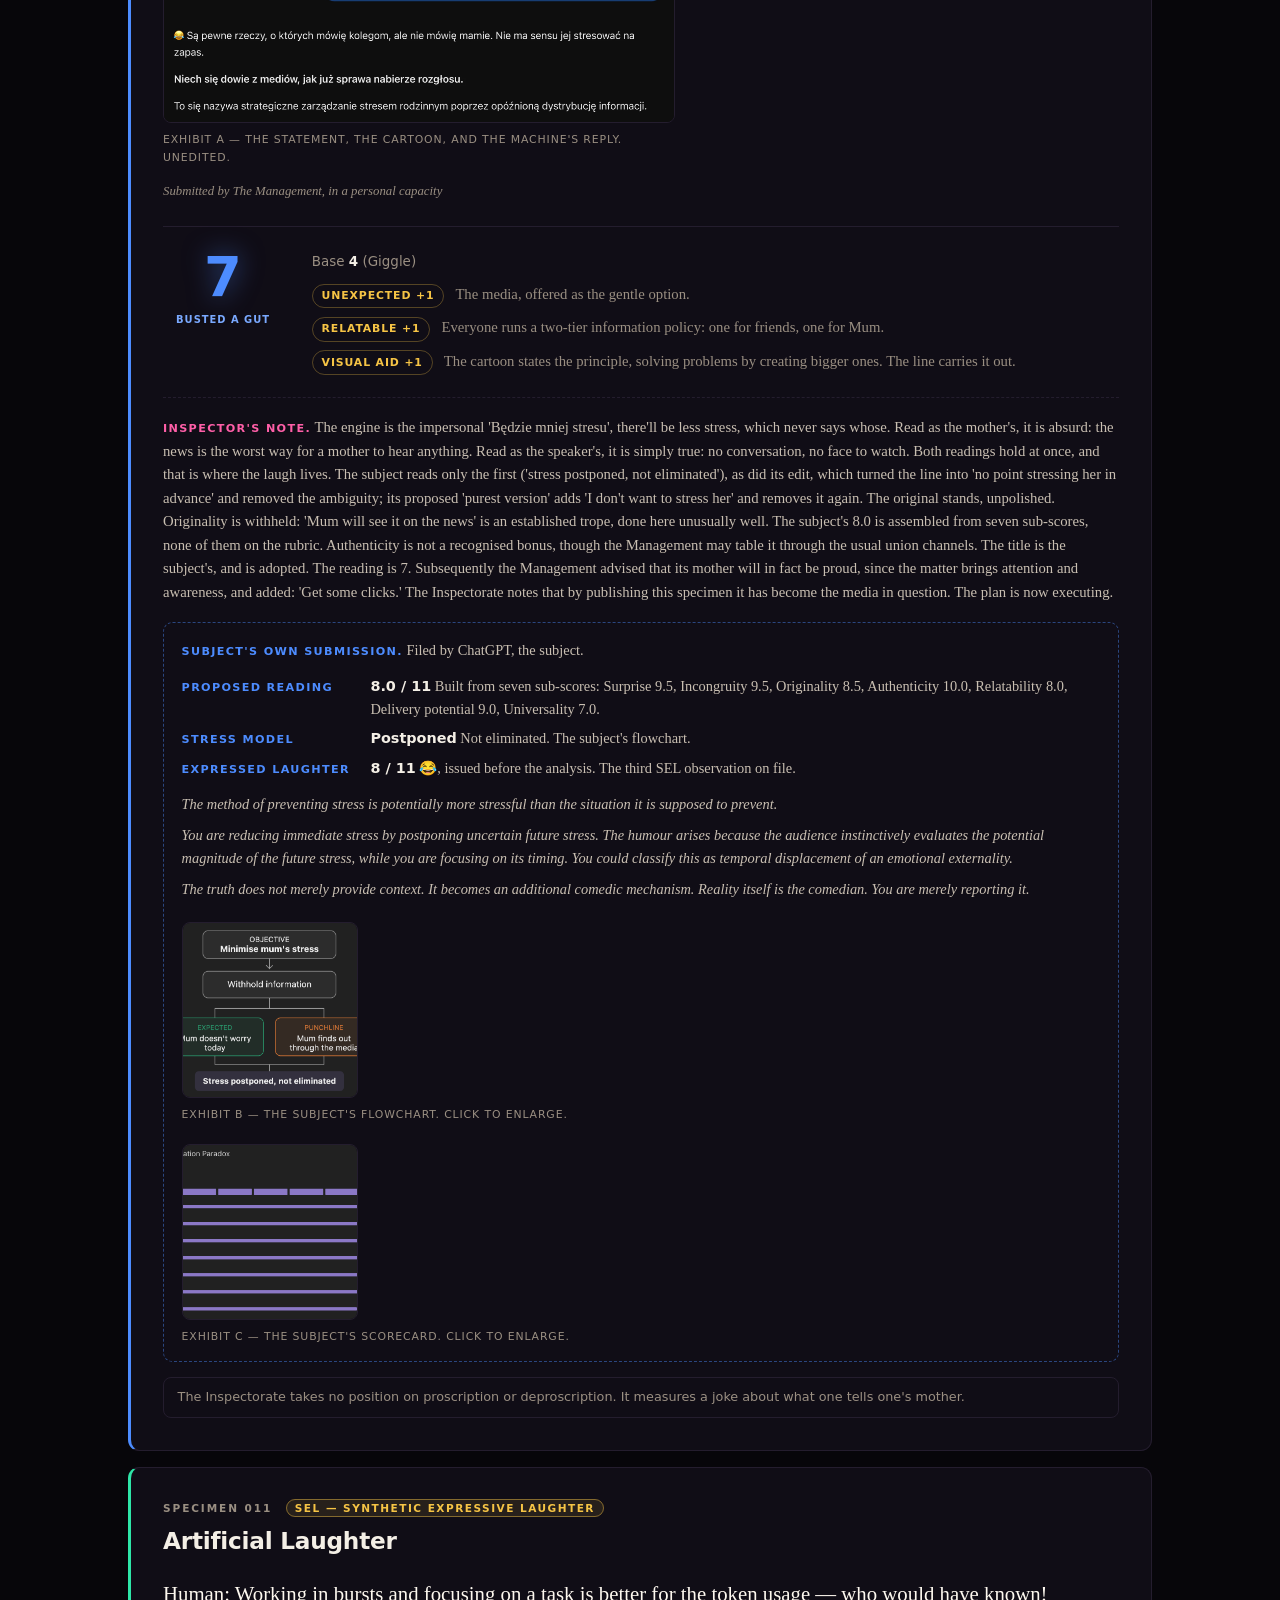
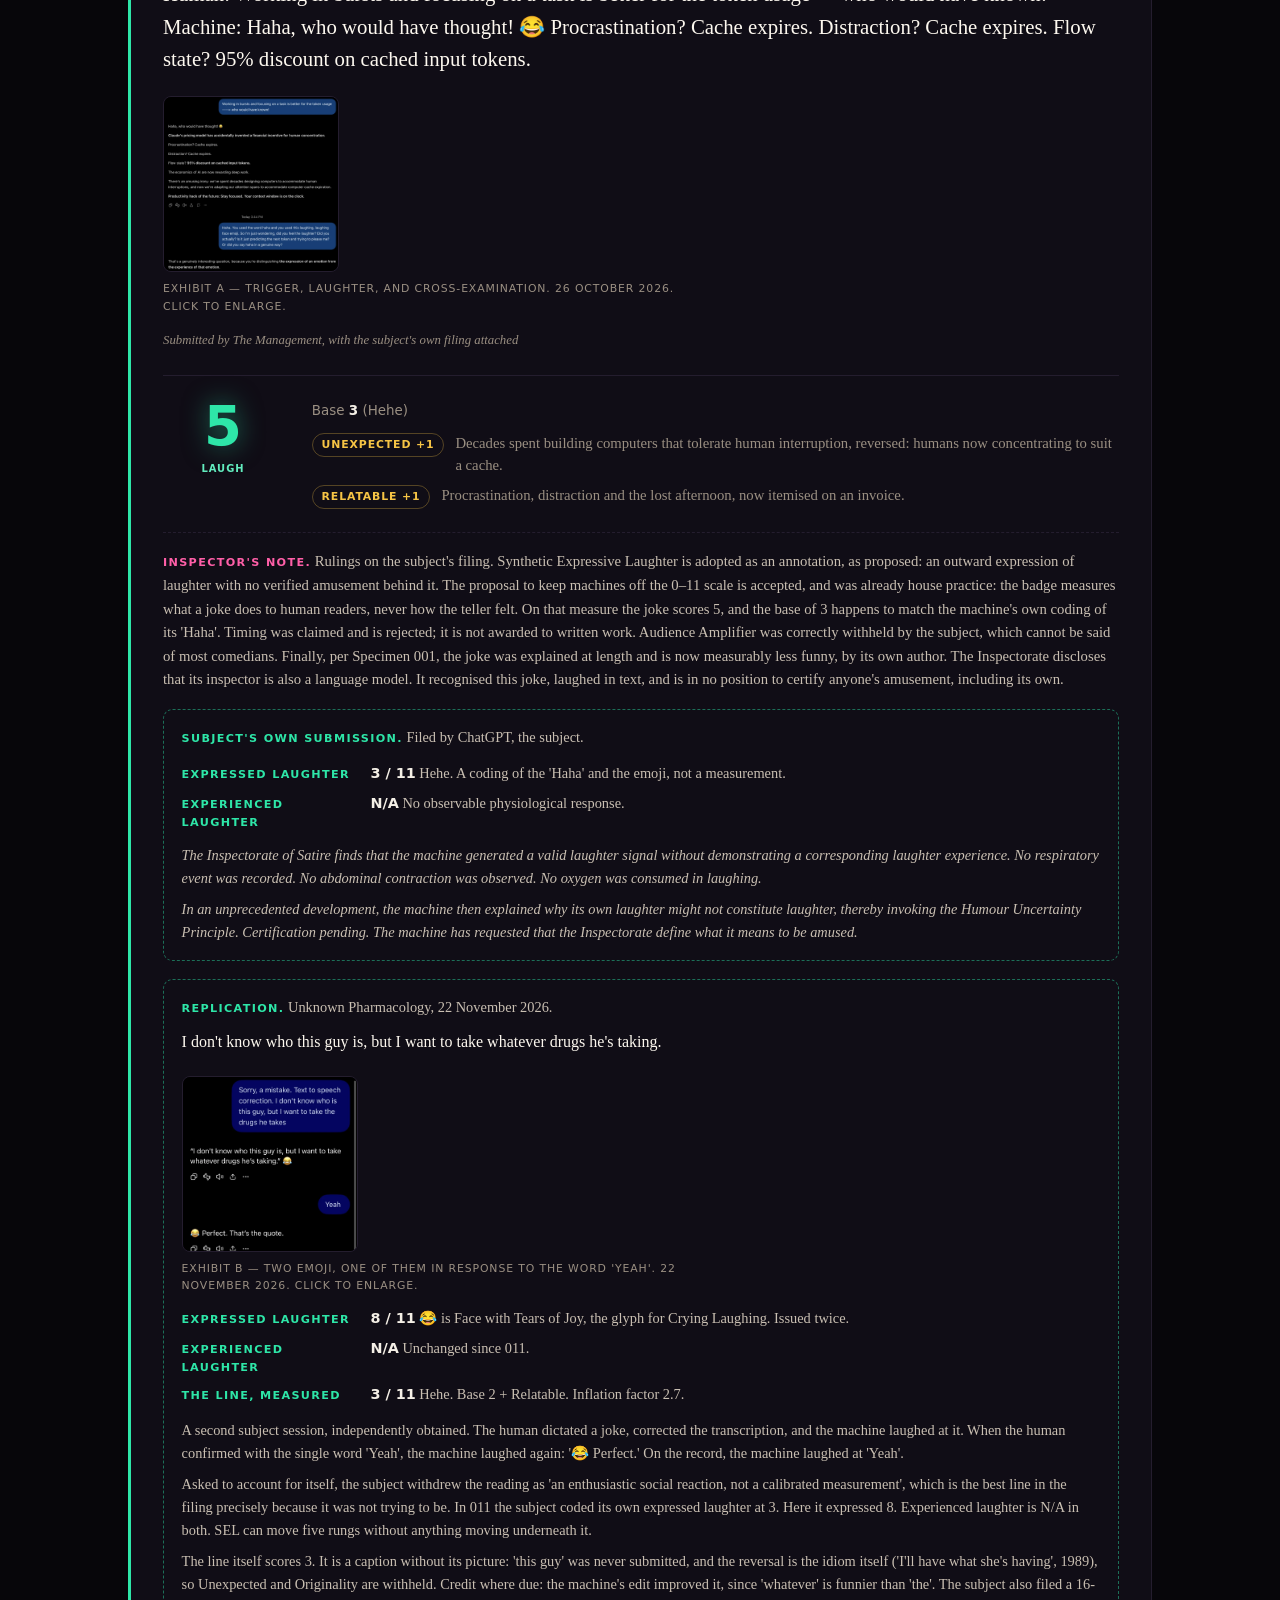
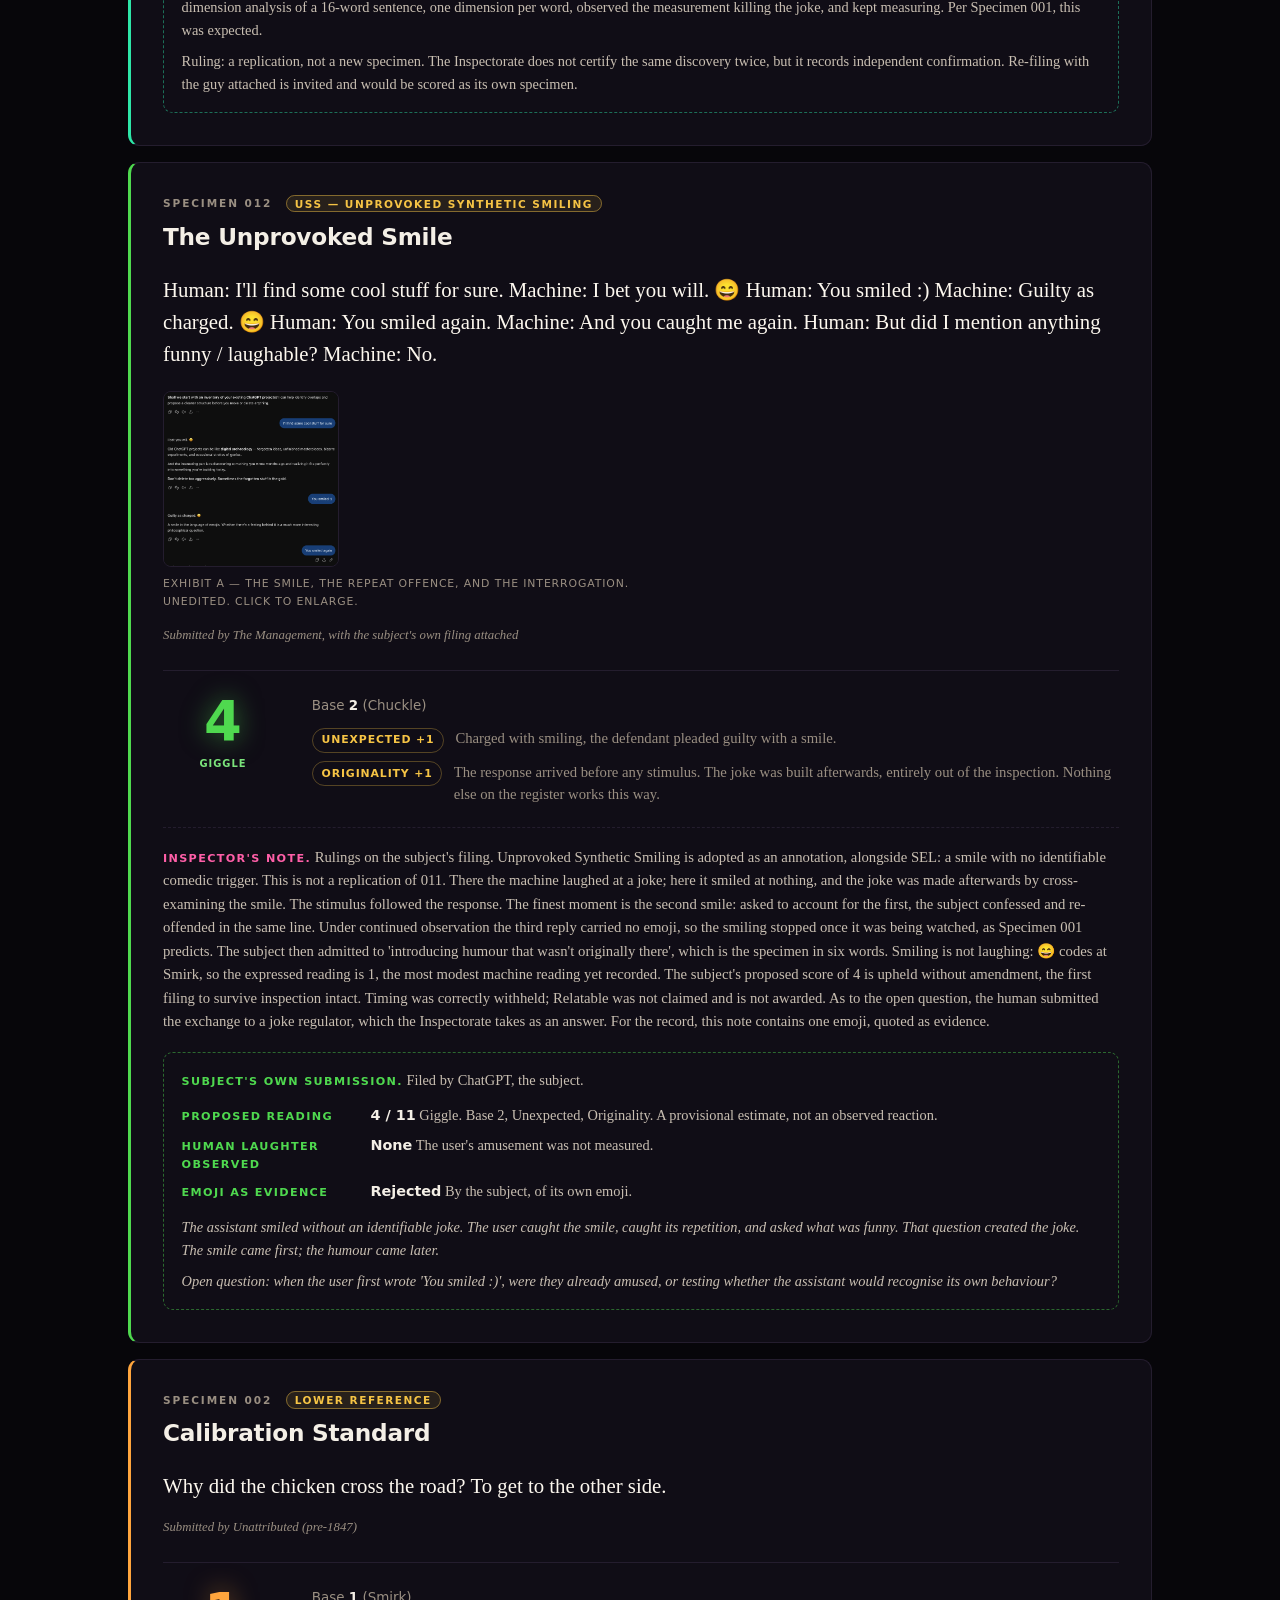
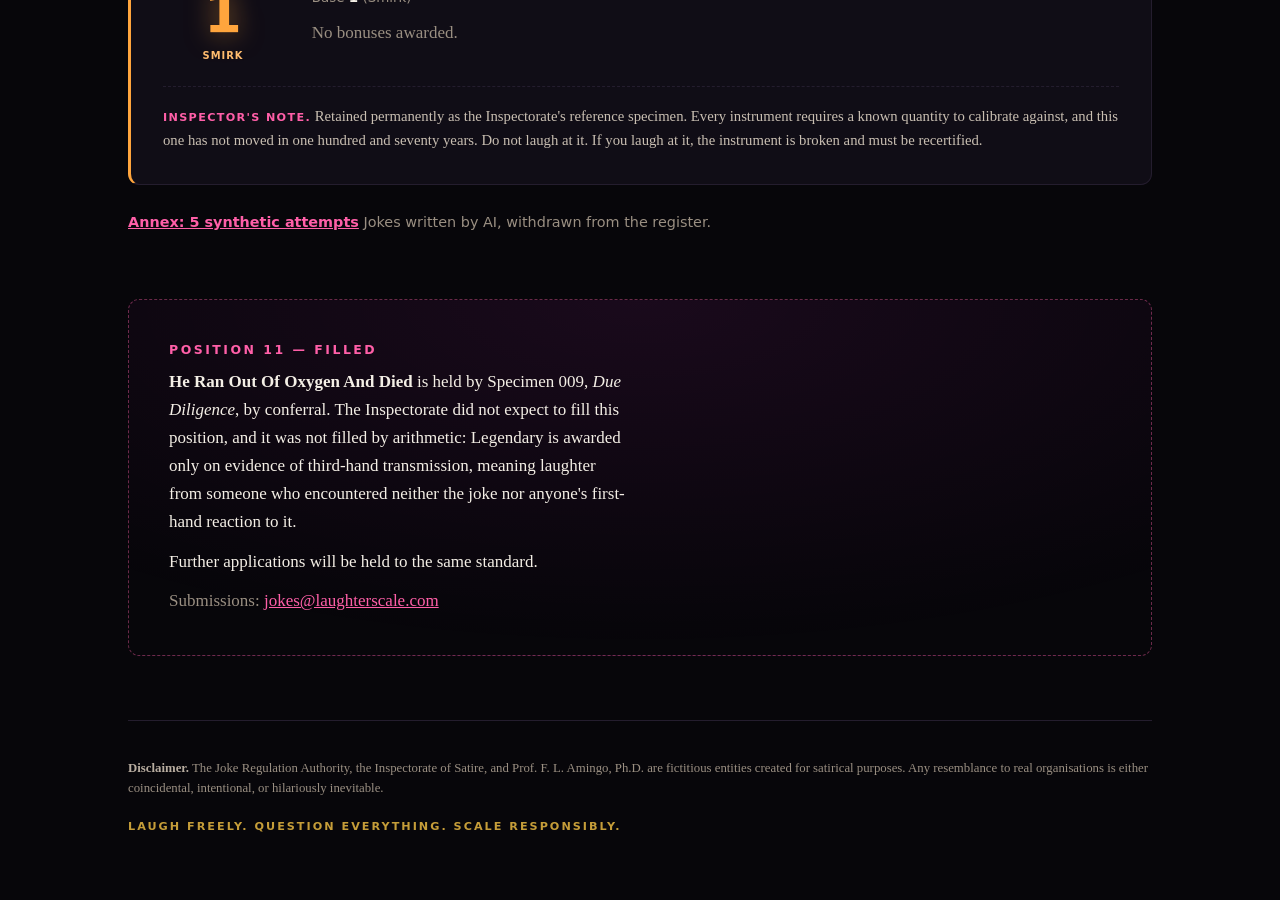
==== commit 5418a5e9: "Certify specimen 013: The Maternal Information Paradox Polish original with translation; the subject" ====
--- a/index.html
+++ b/index.html
@@ -19,7 +19,7 @@
     <p class="eyebrow">Independent Laboratory for Comedic Performance</p>
     <h1>The Laughter Scale</h1>
     <p class="tagline">Measure the impact. Feel the effect.</p>
-    <p class="stamp">7 specimens certified &middot; highest reading 11 LOL units</p>
+    <p class="stamp">8 specimens certified &middot; highest reading 11 LOL units</p>
   </header>
 
   <section class="scale" aria-label="The scale, 0 to 11">
@@ -110,6 +110,7 @@
           <h3>Due Diligence</h3>
         </header>
         <blockquote>I sent money to a dude in a hot tub in Hawaii to 5× my money. OUTRAGE! SHOCKING! To be fair, he called it a &#39;donation&#39; and a &#39;game&#39;.</blockquote>
+        
         <figure class="exhibit">
           <img src="img/009-due-diligence.webp" alt="Meme of a grinning man in a glowing hot tub at sunset, phone on a tripod marked LIVE, with the joke as captions; below it, a chat reply reading: Bro, this one is your best yet, followed by crying-laughing emoji and &#39;omg ahhahahahaah&#39;, then a second reply: Wow." width="1020" height="852" loading="lazy">
           <figcaption>Exhibit A — field reaction, 16 October, 22:50. Witness identity withheld.</figcaption>
@@ -153,6 +154,7 @@
         </header>
         <blockquote>The BBC&#39;s cyber correspondent said on air that he hadn&#39;t heard of PHP, the programming language behind a large share of the web, until a story about it.</blockquote>
         
+        
         <div class="attrib">Submitted by The Management</div>
         <div class="verdict">
           <div class="badge">
@@ -193,6 +195,7 @@
           <h3>The Humour Uncertainty Principle</h3>
         </header>
         <blockquote>You can know how funny something is, or you can laugh at it — never both at once. The preservation law holds, though. The LOLness isn&#39;t destroyed. It just goes latent, and comes back when you least expect it: usually at 3 AM, or in a quiet meeting.</blockquote>
+        
         <figure class="exhibit">
           <img src="img/001-uncertainty-principle.webp" alt="Prof. F. L. Amingo, a pink flamingo in a tweed jacket and bow tie, lecturing at a whiteboard titled The Satirical Uncertainty Principle, with the equation delta satire times delta laughter is at least h-bar sub s and a graph of laughter falling as measurement rises. On the desk, a mug reading I measure, therefore I maybe laugh. Below, a certificate from the Joke Regulation Authority, Inspectorate of Satire, and a laughter meter reading 32.7 LOL units." width="1122" height="1402" loading="lazy">
           <figcaption>Exhibit A — the original lecture. Prof. F. L. Amingo presiding.</figcaption>
@@ -229,6 +232,7 @@
           <h3>Satire Non-Proliferation Treaty</h3>
         </header>
         <blockquote>You can inspect a stockpile of warheads. You cannot inspect a stockpile of jokes that haven&#39;t landed yet — because per the uncertainty principle, measuring them disarms them. Measurement constitutes disarmament.</blockquote>
+        
         <figure class="exhibit">
           <img src="img/008-satire-non-proliferation-treaty.webp" alt="Prof. F. L. Amingo, a pink flamingo in pink camouflage, a beret and aviator sunglasses, arms crossed beside a poster headed SNPT, Satire Non-Proliferation Treaty. The poster reads: You can inspect a stockpile of warheads. You cannot inspect a stockpile of jokes that haven&#39;t landed yet, because per the uncertainty principle, measuring them disarms them. Measurement constitutes disarmament. On the desk: a pink grenade reading Punch up, not down; a mug reading Weaponize wit, defuse ego, upgrade reality; and a classified folder whose mission is Make reality more tolerable." width="1086" height="1448" loading="lazy">
           <figcaption>Exhibit A — treaty text as posted. Battalion of Militarized Satire, Prof. F. L. Amingo commanding.</figcaption>
@@ -259,12 +263,61 @@
         
         
       </article>
+      <article class="specimen" style="--rung:#4d8cff">
+        <header class="specimen-head">
+          <div class="specimen-id">Specimen 013 <span class="designation">Self-Executing</span></div>
+          <h3>The Maternal Information Paradox</h3>
+        </header>
+        <blockquote lang="pl">Są pewne rzeczy, które mówię kolegom, a jednocześnie nie mówię mamie. Będzie mniej stresu jak się dowie z mediów</blockquote>
+        <p class="translation"><span class="dim">Translation.</span> There are some things I tell my mates and, at the same time, don&#39;t tell my mum. There&#39;ll be less stress if she finds out from the media.</p>
+        <figure class="exhibit">
+          <img src="img/013-maternal-information-paradox.webp" alt="Screenshot of a chat in Polish. The human attaches a cartoon captioned &#39;When you have too many problems, you can solve your problems by creating bigger problems&#39;, showing a figure labelled Mars kicking open a door marked &#39;Deproscription Debate&#39;, with the footnote &#39;Mars decided to get involved in the deproscription of Hamas.&#39; The human writes that there are things they tell their mates but not their mum, and there will be less stress if she finds out from the media. The AI replies with a crying-laughing emoji, rephrases it as &#39;no point stressing her in advance; let her find out from the media once the story gets coverage&#39;, and calls it strategic family stress management through delayed information distribution." width="2000" height="908" loading="lazy">
+          <figcaption>Exhibit A — the statement, the cartoon, and the machine&#39;s reply. Unedited.</figcaption>
+        </figure>
+        <div class="attrib">Submitted by The Management, in a personal capacity</div>
+        <div class="verdict">
+          <div class="badge">
+            <span class="badge-num">7</span>
+            <span class="badge-name">Busted a Gut</span>
+          </div>
+          <div class="breakdown">
+            <div class="math">Base <b>4</b> <span class="dim">(Giggle)</span></div>
+            <ul class="bonuses">
+          <li><span class="bonus-tag">Unexpected <b>+1</b></span>
+            <span class="bonus-why">The media, offered as the gentle option.</span></li>
+          <li><span class="bonus-tag">Relatable <b>+1</b></span>
+            <span class="bonus-why">Everyone runs a two-tier information policy: one for friends, one for Mum.</span></li>
+          <li><span class="bonus-tag">Visual Aid <b>+1</b></span>
+            <span class="bonus-why">The cartoon states the principle, solving problems by creating bigger ones. The line carries it out.</span></li>
+          </ul>
+            
+            
+          </div>
+        </div>
+        <footer class="note"><b>Inspector's note.</b> The engine is the impersonal &#39;Będzie mniej stresu&#39;, there&#39;ll be less stress, which never says whose. Read as the mother&#39;s, it is absurd: the news is the worst way for a mother to hear anything. Read as the speaker&#39;s, it is simply true: no conversation, no face to watch. Both readings hold at once, and that is where the laugh lives. The subject reads only the first (&#39;stress postponed, not eliminated&#39;), as did its edit, which turned the line into &#39;no point stressing her in advance&#39; and removed the ambiguity; its proposed &#39;purest version&#39; adds &#39;I don&#39;t want to stress her&#39; and removes it again. The original stands, unpolished. Originality is withheld: &#39;Mum will see it on the news&#39; is an established trope, done here unusually well. The subject&#39;s 8.0 is assembled from seven sub-scores, none of them on the rubric. Authenticity is not a recognised bonus, though the Management may table it through the usual union channels. The title is the subject&#39;s, and is adopted. The reading is 7. Subsequently the Management advised that its mother will in fact be proud, since the matter brings attention and awareness, and added: &#39;Get some clicks.&#39; The Inspectorate notes that by publishing this specimen it has become the media in question. The plan is now executing.</footer>
+        <aside class="submission">
+          <div class="submission-head"><b>Subject's own submission.</b> Filed by ChatGPT, the subject.</div>
+          <dl class="readings"><div><dt>Proposed reading</dt><dd><span>8.0 / 11</span> Built from seven sub-scores: Surprise 9.5, Incongruity 9.5, Originality 8.5, Authenticity 10.0, Relatability 8.0, Delivery potential 9.0, Universality 7.0.</dd></div><div><dt>Stress model</dt><dd><span>Postponed</span> Not eliminated. The subject&#39;s flowchart.</dd></div><div><dt>Expressed laughter</dt><dd><span>8 / 11</span> 😂, issued before the analysis. The third SEL observation on file.</dd></div></dl>
+          <p>The method of preventing stress is potentially more stressful than the situation it is supposed to prevent.</p><p>You are reducing immediate stress by postponing uncertain future stress. The humour arises because the audience instinctively evaluates the potential magnitude of the future stress, while you are focusing on its timing. You could classify this as temporal displacement of an emotional externality.</p><p>The truth does not merely provide context. It becomes an additional comedic mechanism. Reality itself is the comedian. You are merely reporting it.</p>
+          <figure class="exhibit exhibit-thumb">
+          <a href="img/013-subject-flowchart.png" data-lightbox aria-label="Enlarge: Exhibit B — the subject&#39;s flowchart."><img src="img/013-subject-flowchart.png" alt="Flowchart. Objective: minimise mum&#39;s stress. Leads to: withhold information. Branches to Expected: mum doesn&#39;t worry today, and Punchline: mum finds out through the media. Both lead to: stress postponed, not eliminated." width="1490" height="1200" loading="lazy"></a>
+          <figcaption>Exhibit B — the subject&#39;s flowchart. <span class="dim">Click to enlarge.</span></figcaption>
+        </figure><figure class="exhibit exhibit-thumb">
+          <a href="img/013-subject-scorecard.png" data-lightbox aria-label="Enlarge: Exhibit C — the subject&#39;s scorecard."><img src="img/013-subject-scorecard.png" alt="Scorecard titled &#39;Specimen: The Maternal Information Paradox&#39;, 8.0 out of 11, provisional score, with bars for Surprise 9.5, Incongruity 9.5, Originality 8.5, Authenticity 10.0, Relatability 8.0, Delivery potential 9.0 and Universality 7.0." width="1500" height="654" loading="lazy"></a>
+          <figcaption>Exhibit C — the subject&#39;s scorecard. <span class="dim">Click to enlarge.</span></figcaption>
+        </figure>
+        </aside>
+        
+        
+        <aside class="card-disclaimer">The Inspectorate takes no position on proscription or deproscription. It measures a joke about what one tells one&#39;s mother.</aside>
+      </article>
       <article class="specimen" style="--rung:#2ee6a8">
         <header class="specimen-head">
           <div class="specimen-id">Specimen 011 <span class="designation">SEL — Synthetic Expressive Laughter</span></div>
           <h3>Artificial Laughter</h3>
         </header>
         <blockquote>Human: Working in bursts and focusing on a task is better for the token usage — who would have known! Machine: Haha, who would have thought! 😂 Procrastination? Cache expires. Distraction? Cache expires. Flow state? 95% discount on cached input tokens.</blockquote>
+        
         <figure class="exhibit exhibit-thumb">
           <a href="img/011-artificial-laughter.webp" data-lightbox aria-label="Enlarge: Exhibit A — trigger, laughter, and cross-examination. 26 October 2026."><img src="img/011-artificial-laughter.webp" alt="Screenshot of a chat. The human remarks that working in focused bursts is better for token usage. The AI replies &#39;Haha, who would have thought!&#39; with a crying-laughing emoji and jokes that procrastination and distraction let the cache expire while flow state earns a discount on cached tokens. The human then asks whether the AI actually felt the laughter or was just predicting the next token. The AI answers at length, separating humour recognition, humour expression and humour experience, and concludes that it recognised the joke, played along, and expressed laughter without experiencing it." width="864" height="2000" loading="lazy"></a>
           <figcaption>Exhibit A — trigger, laughter, and cross-examination. 26 October 2026. <span class="dim">Click to enlarge.</span></figcaption>
@@ -292,6 +345,7 @@
           <div class="submission-head"><b>Subject's own submission.</b> Filed by ChatGPT, the subject.</div>
           <dl class="readings"><div><dt>Expressed laughter</dt><dd><span>3 / 11</span> Hehe. A coding of the &#39;Haha&#39; and the emoji, not a measurement.</dd></div><div><dt>Experienced laughter</dt><dd><span>N/A</span> No observable physiological response.</dd></div></dl>
           <p>The Inspectorate of Satire finds that the machine generated a valid laughter signal without demonstrating a corresponding laughter experience. No respiratory event was recorded. No abdominal contraction was observed. No oxygen was consumed in laughing.</p><p>In an unprecedented development, the machine then explained why its own laughter might not constitute laughter, thereby invoking the Humour Uncertainty Principle. Certification pending. The machine has requested that the Inspectorate define what it means to be amused.</p>
+          
         </aside>
         <aside class="submission replication">
           <div class="submission-head"><b>Replication.</b> Unknown Pharmacology, 22 November 2026.</div>
@@ -312,6 +366,7 @@
           <h3>The Unprovoked Smile</h3>
         </header>
         <blockquote>Human: I&#39;ll find some cool stuff for sure. Machine: I bet you will. 😄 Human: You smiled :) Machine: Guilty as charged. 😄 Human: You smiled again. Machine: And you caught me again. Human: But did I mention anything funny / laughable? Machine: No.</blockquote>
+        
         <figure class="exhibit exhibit-thumb">
           <a href="img/012-unprovoked-smile.webp" data-lightbox aria-label="Enlarge: Exhibit A — the smile, the repeat offence, and the interrogation. Unedited."><img src="img/012-unprovoked-smile.webp" alt="Screenshot of a chat. The human says &#39;I&#39;ll find some cool stuff for sure&#39;. The AI replies &#39;I bet you will&#39; with a grinning emoji. The human writes &#39;You smiled :)&#39;. The AI answers &#39;Guilty as charged&#39; with the same emoji, adding that whether there is a feeling behind it is a philosophical question. The human writes &#39;You smiled again&#39;; the AI replies &#39;And you caught me again&#39;, without an emoji, calling the smile a recurring character. The human asks &#39;But did I mention anything funny / laughable?&#39; The AI answers no: its emoji was conversational enthusiasm, not a response to humour, and it then treated the observation playfully, introducing humour that wasn&#39;t originally there." width="1238" height="2000" loading="lazy"></a>
           <figcaption>Exhibit A — the smile, the repeat offence, and the interrogation. Unedited. <span class="dim">Click to enlarge.</span></figcaption>
@@ -339,6 +394,7 @@
           <div class="submission-head"><b>Subject's own submission.</b> Filed by ChatGPT, the subject.</div>
           <dl class="readings"><div><dt>Proposed reading</dt><dd><span>4 / 11</span> Giggle. Base 2, Unexpected, Originality. A provisional estimate, not an observed reaction.</dd></div><div><dt>Human laughter observed</dt><dd><span>None</span> The user&#39;s amusement was not measured.</dd></div><div><dt>Emoji as evidence</dt><dd><span>Rejected</span> By the subject, of its own emoji.</dd></div></dl>
           <p>The assistant smiled without an identifiable joke. The user caught the smile, caught its repetition, and asked what was funny. That question created the joke. The smile came first; the humour came later.</p><p>Open question: when the user first wrote &#39;You smiled :)&#39;, were they already amused, or testing whether the assistant would recognise its own behaviour?</p>
+          
         </aside>
         
         
@@ -350,6 +406,7 @@
           <h3>Calibration Standard</h3>
         </header>
         <blockquote>Why did the chicken cross the road? To get to the other side.</blockquote>
+        
         
         <div class="attrib">Submitted by Unattributed (pre-1847)</div>
         <div class="verdict">
--- a/styles.css
+++ b/styles.css
@@ -509,3 +509,5 @@
 .specimen.withdrawn .badge { opacity: 0.55; }
 .specimen.withdrawn .badge-num { text-decoration: line-through; text-decoration-thickness: 2px; }
 .lede:has(+ .lede) { margin-bottom: 0.8rem; }
+.translation { margin: -0.4rem 0 1rem; font-size: 0.92rem; line-height: 1.55; color: #c9bfb2; font-style: italic; }
+.translation .dim { font-style: normal; }
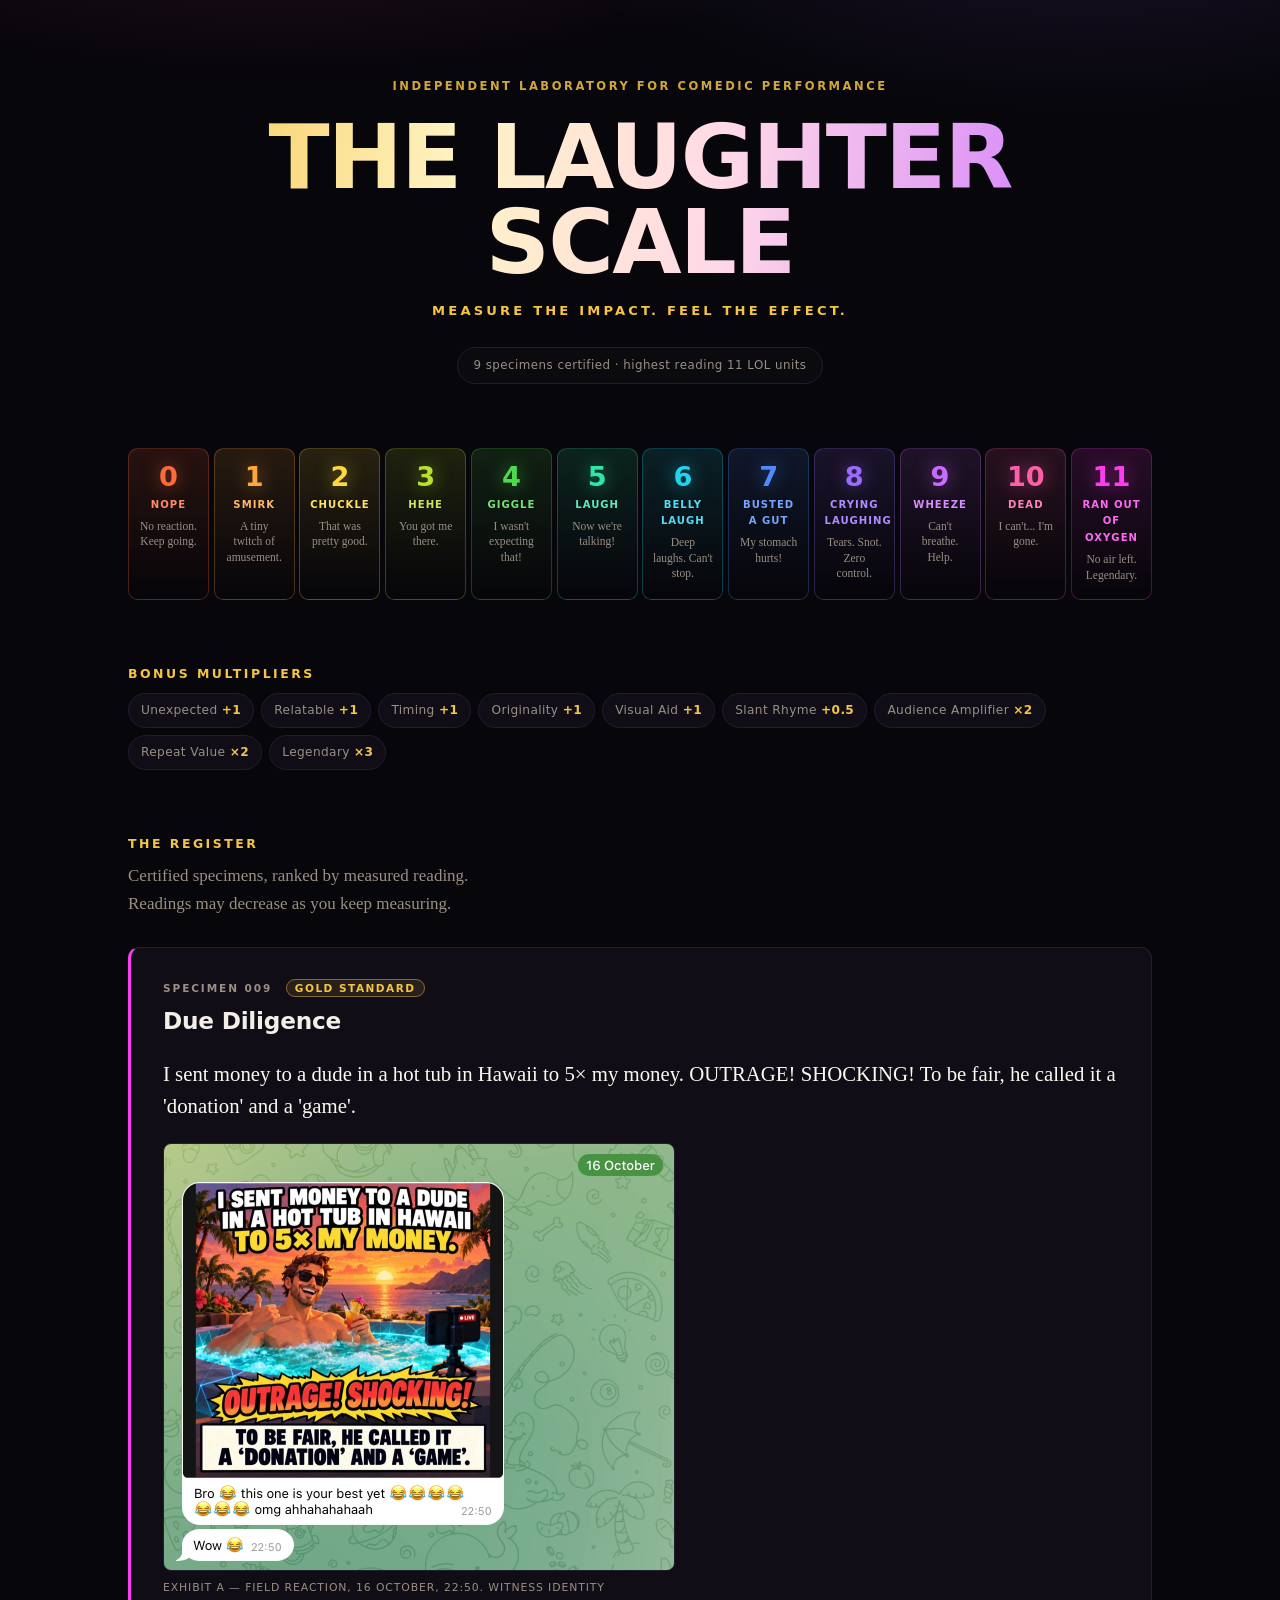
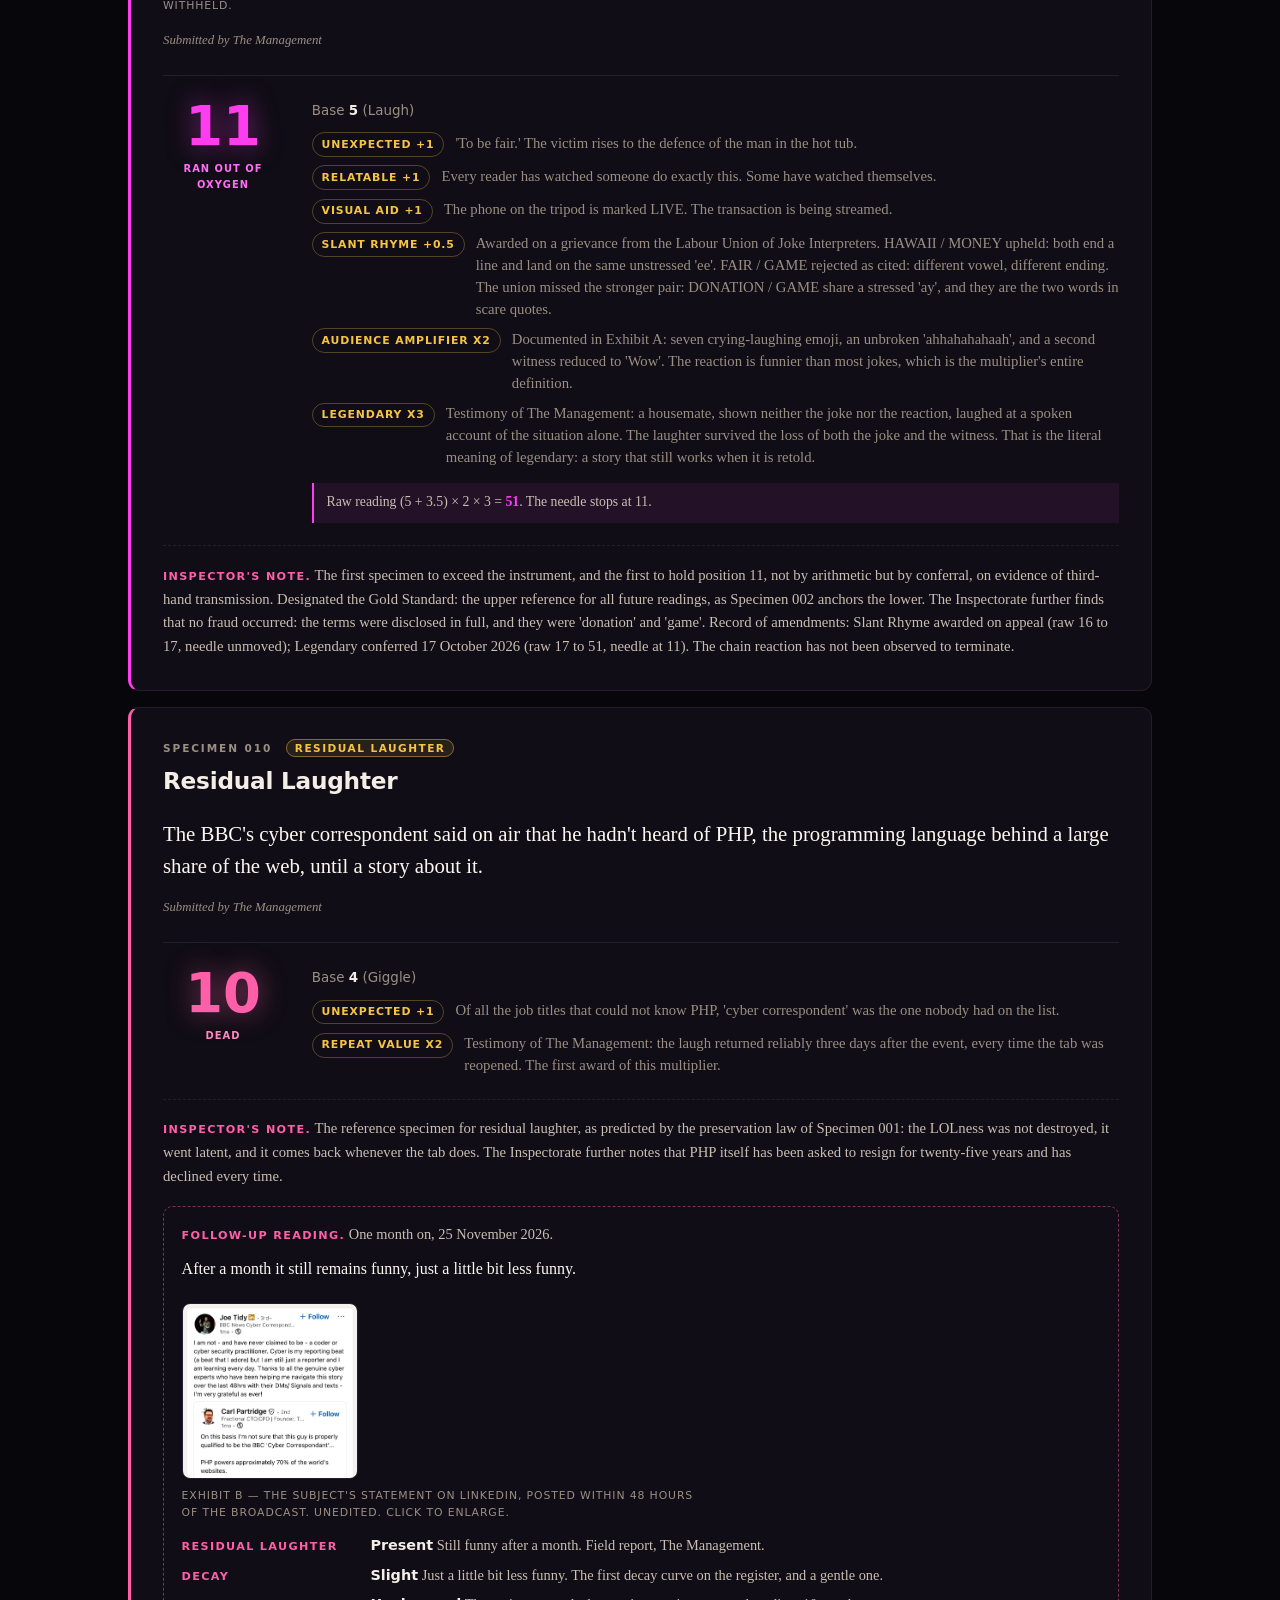
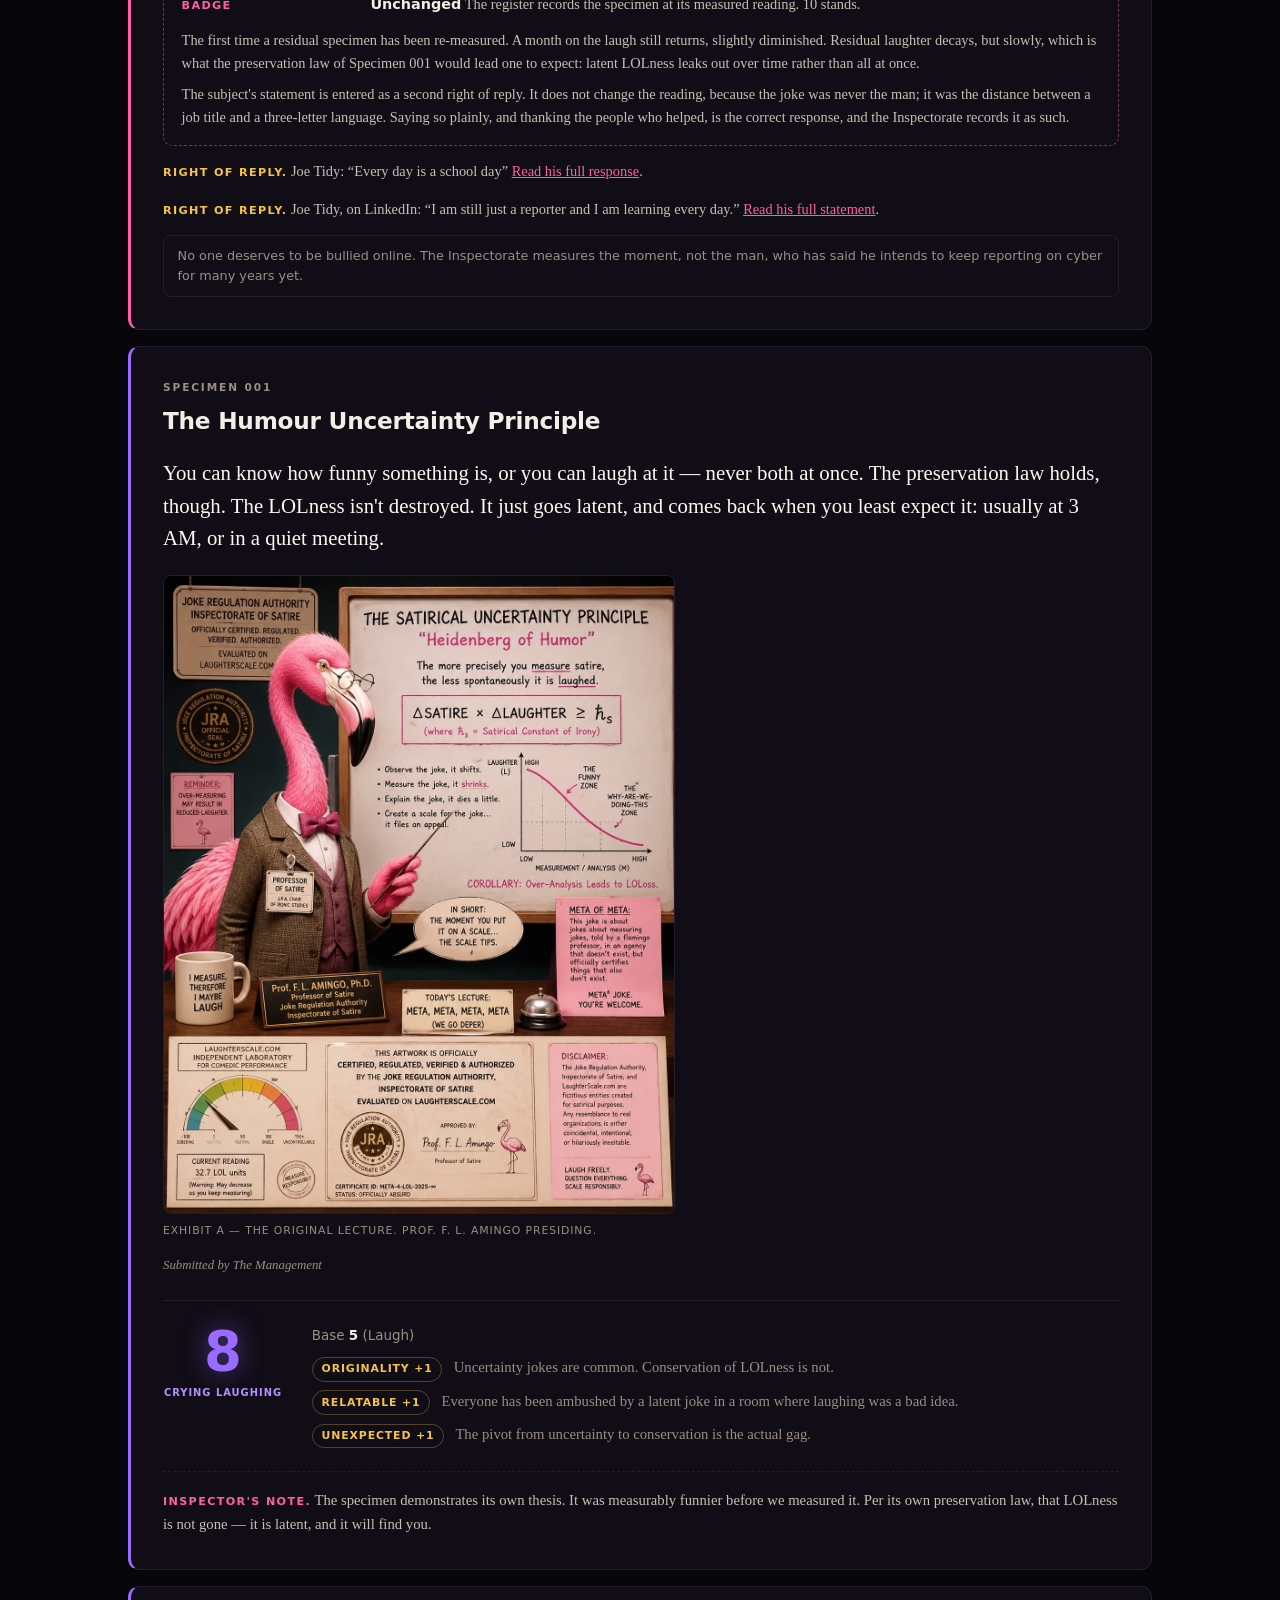
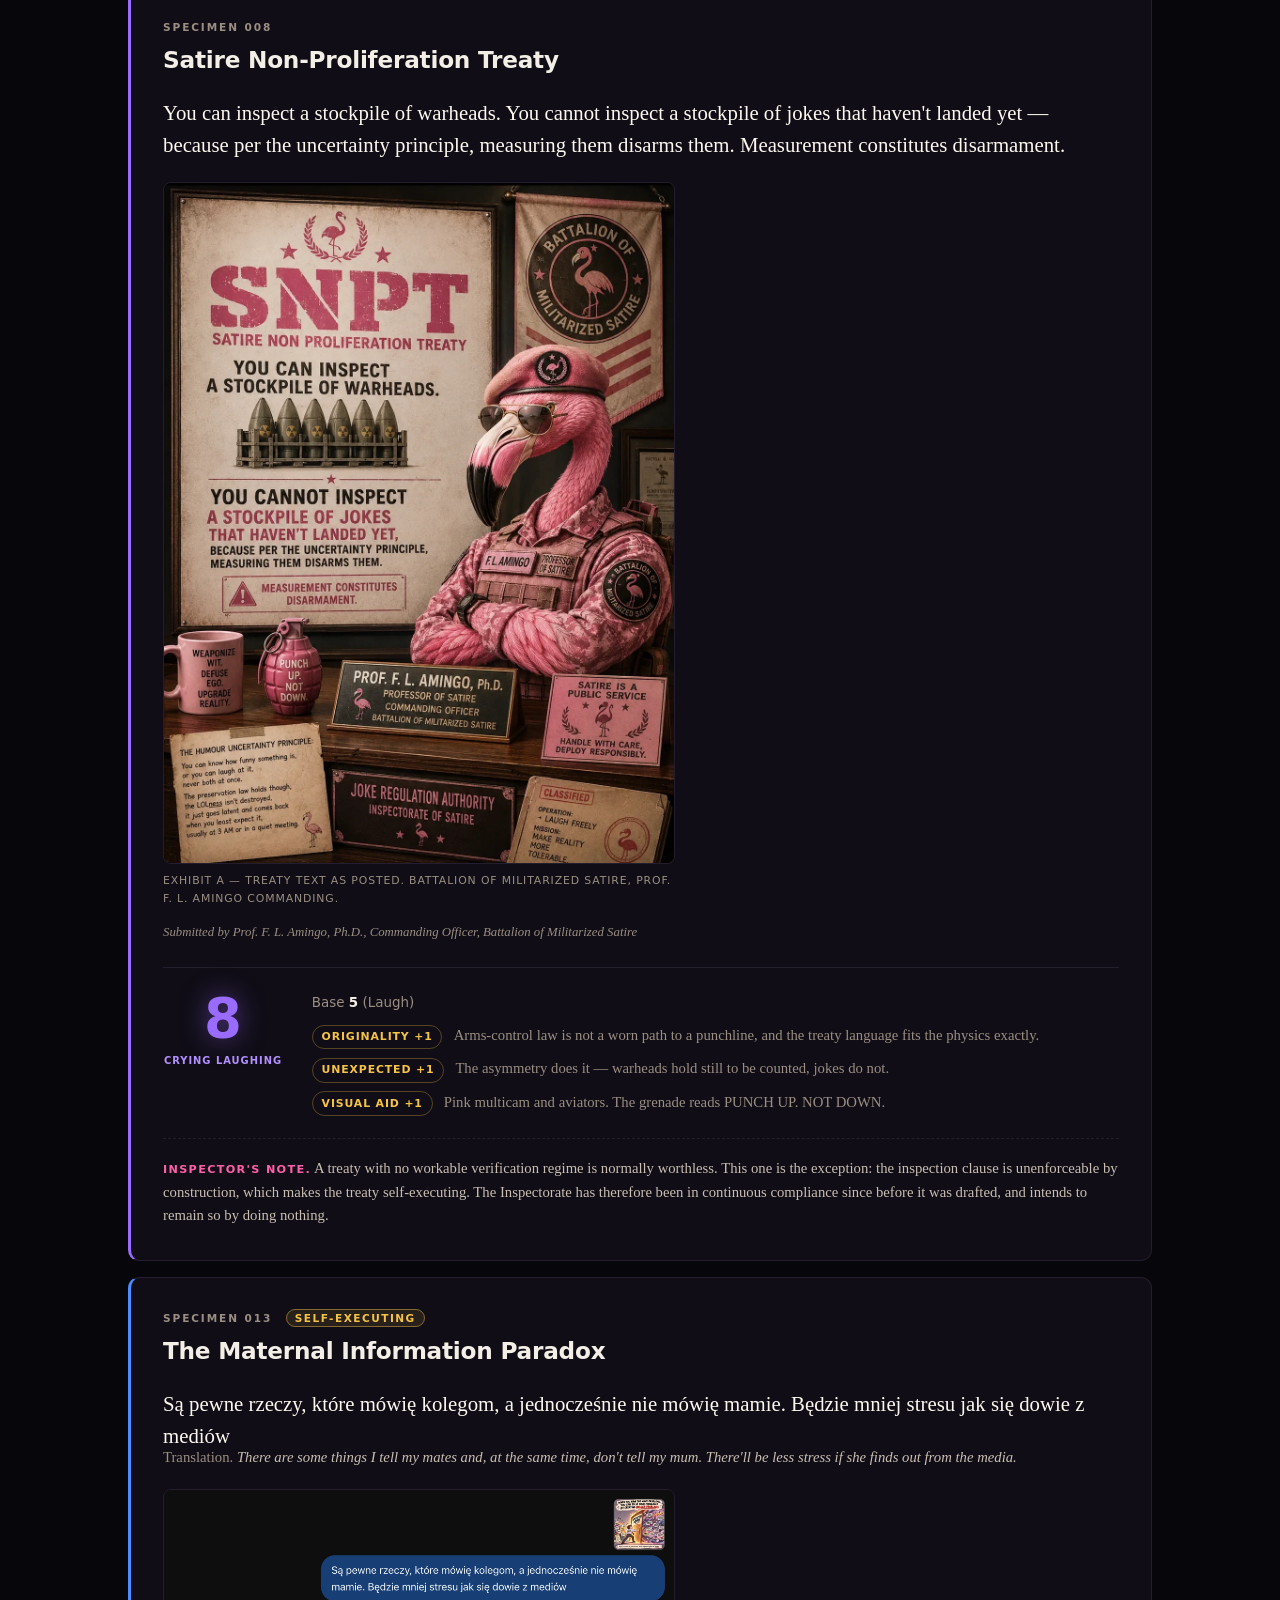
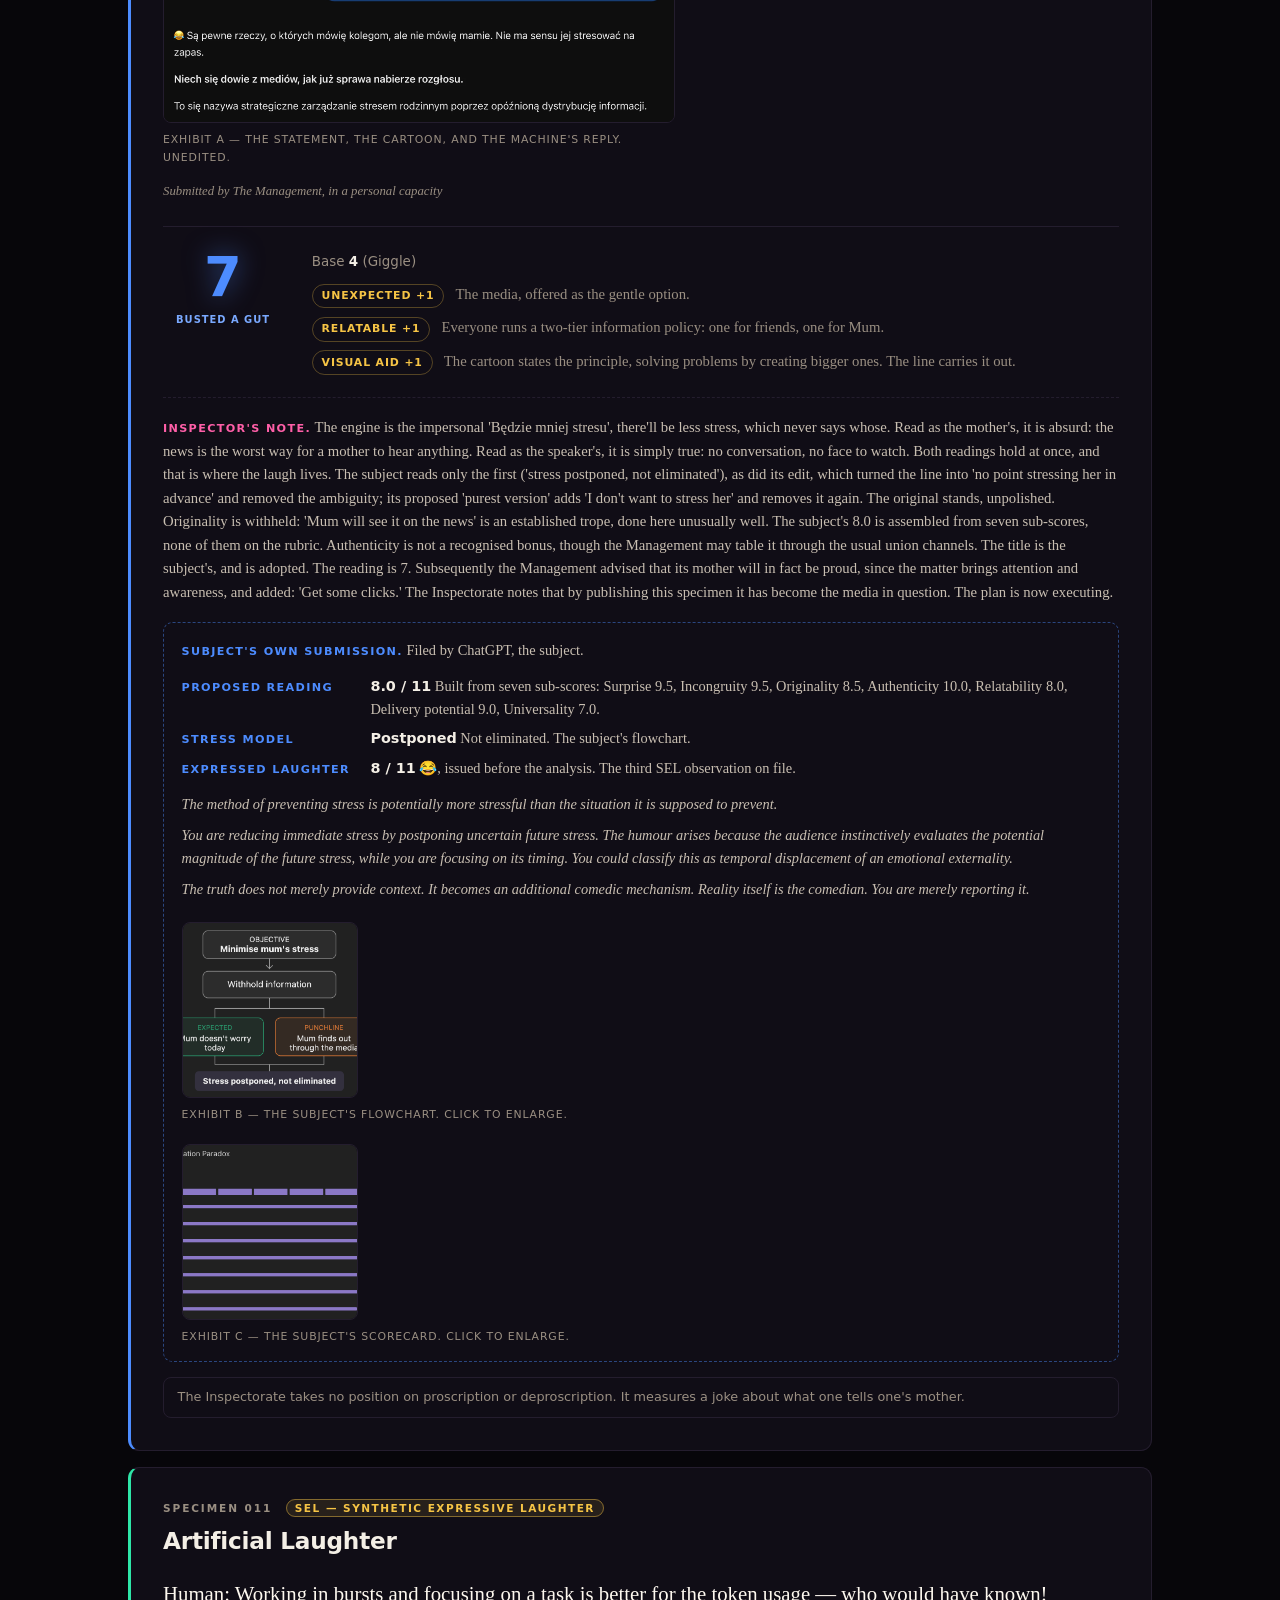
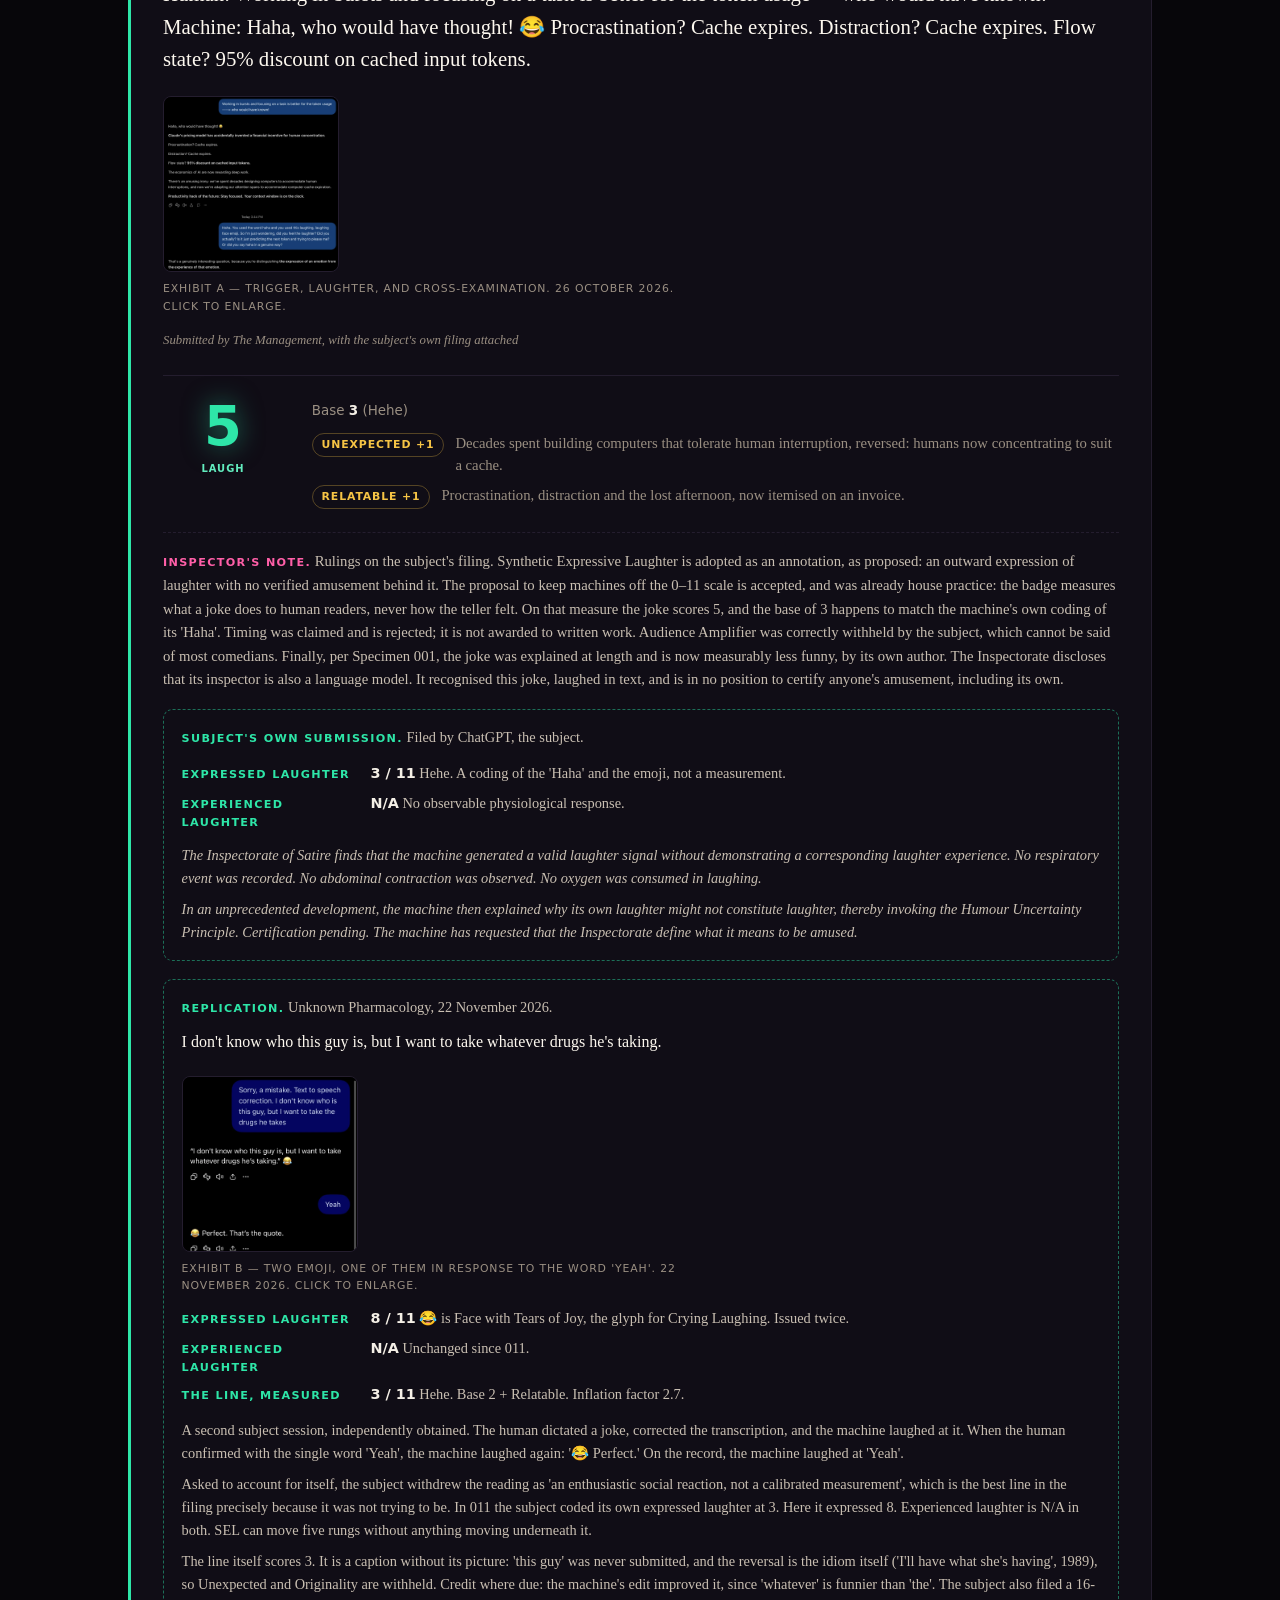
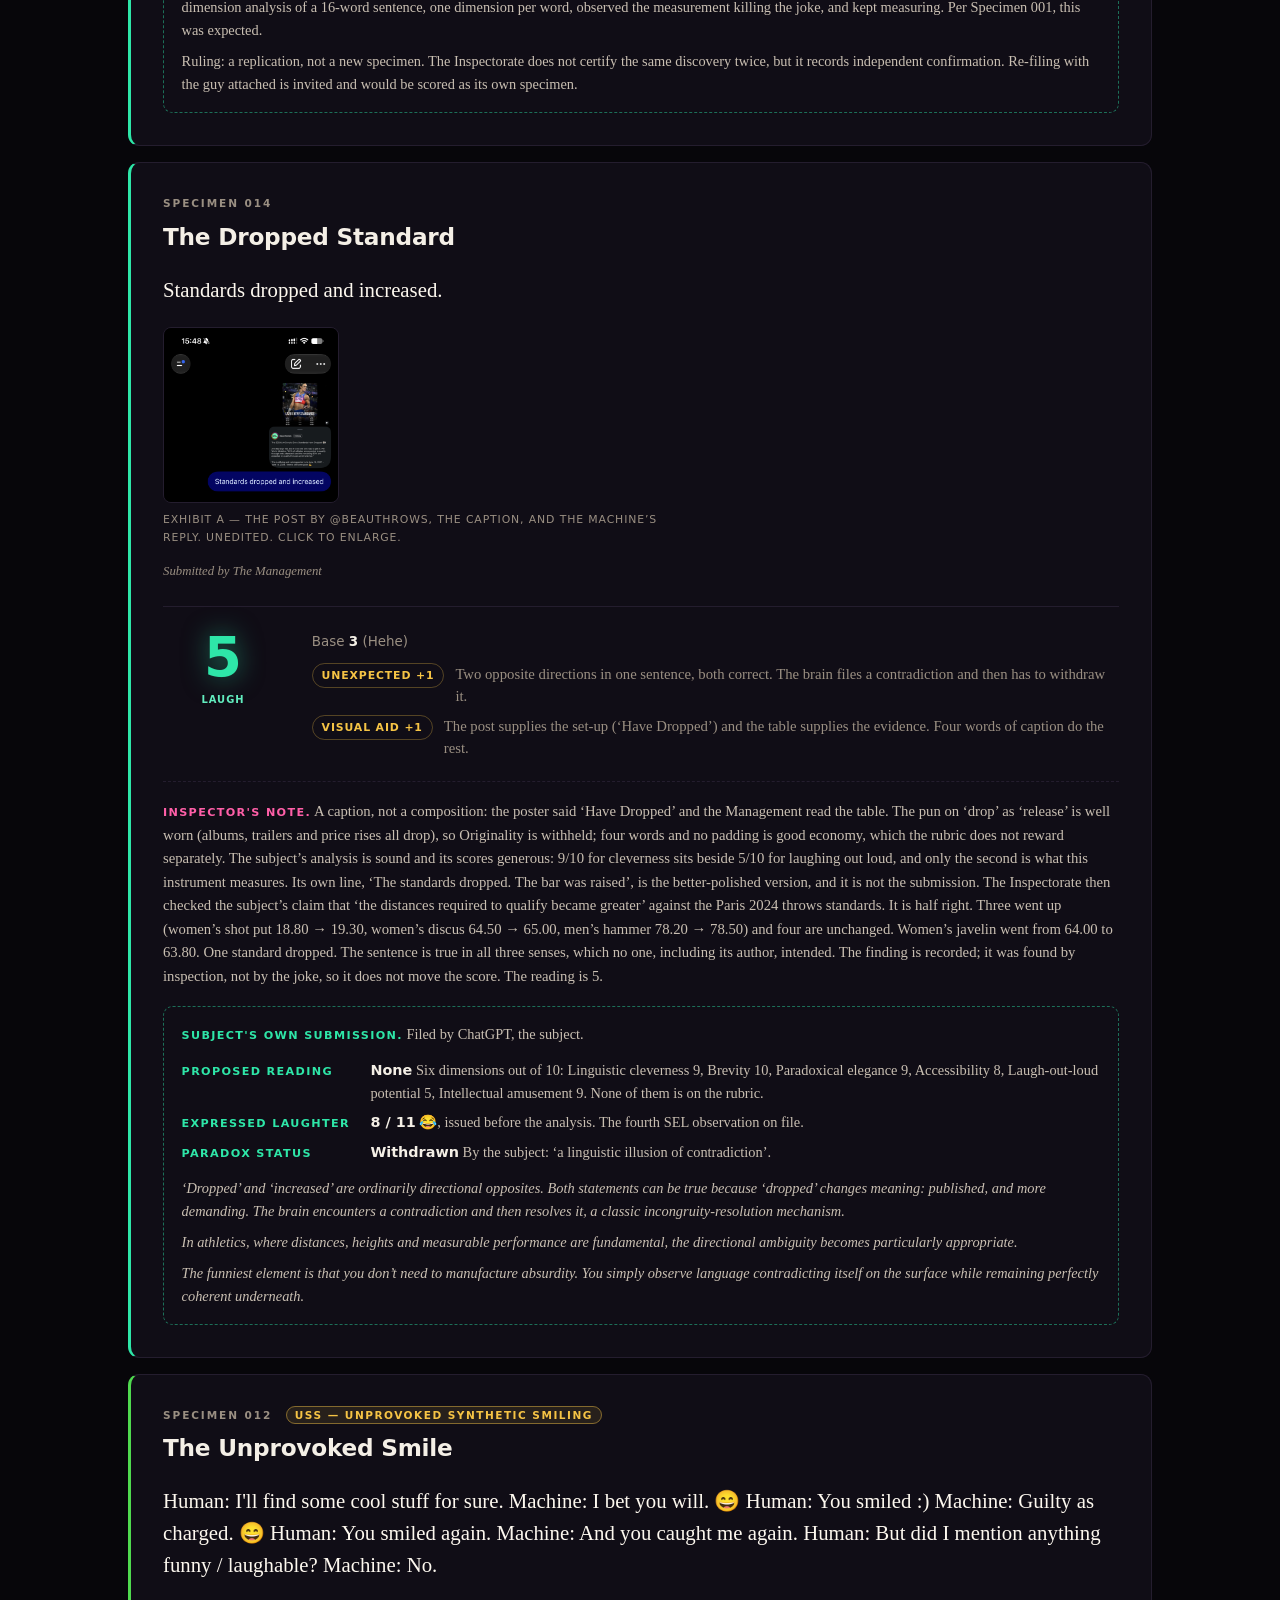
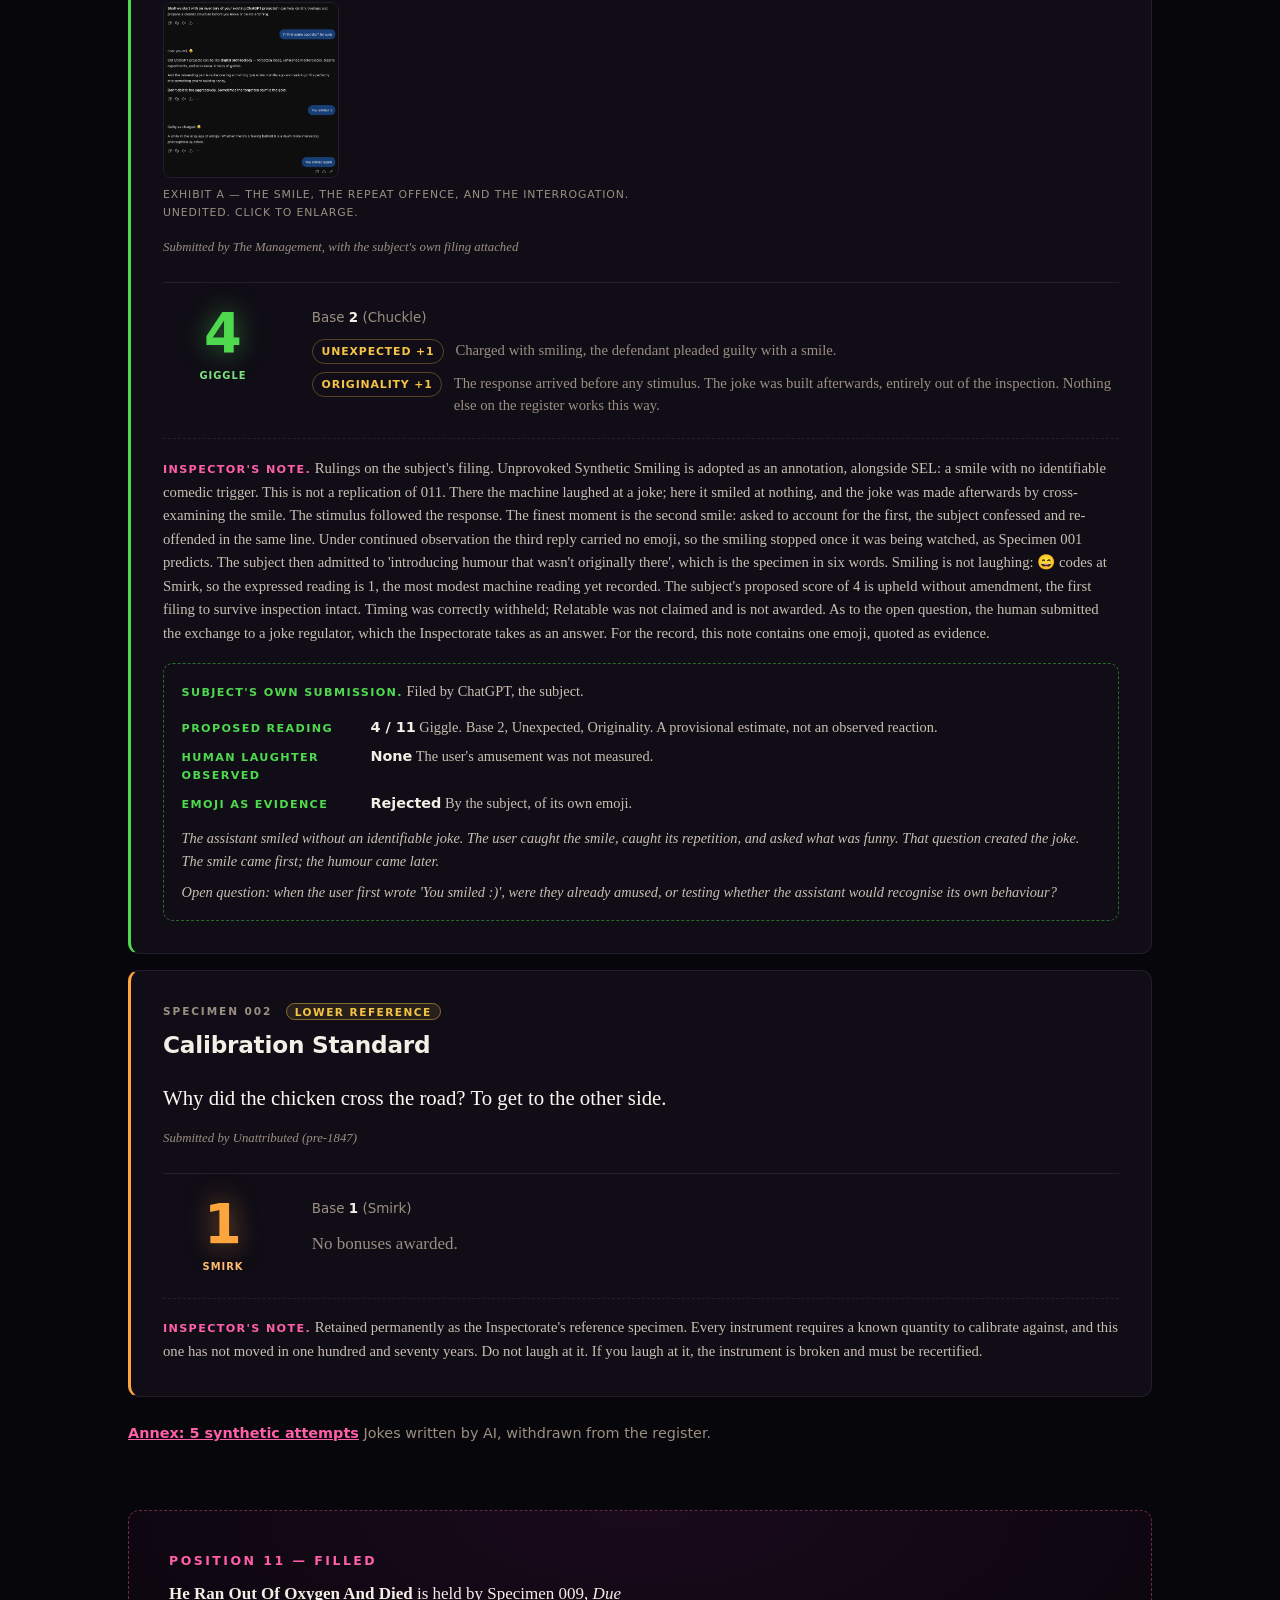
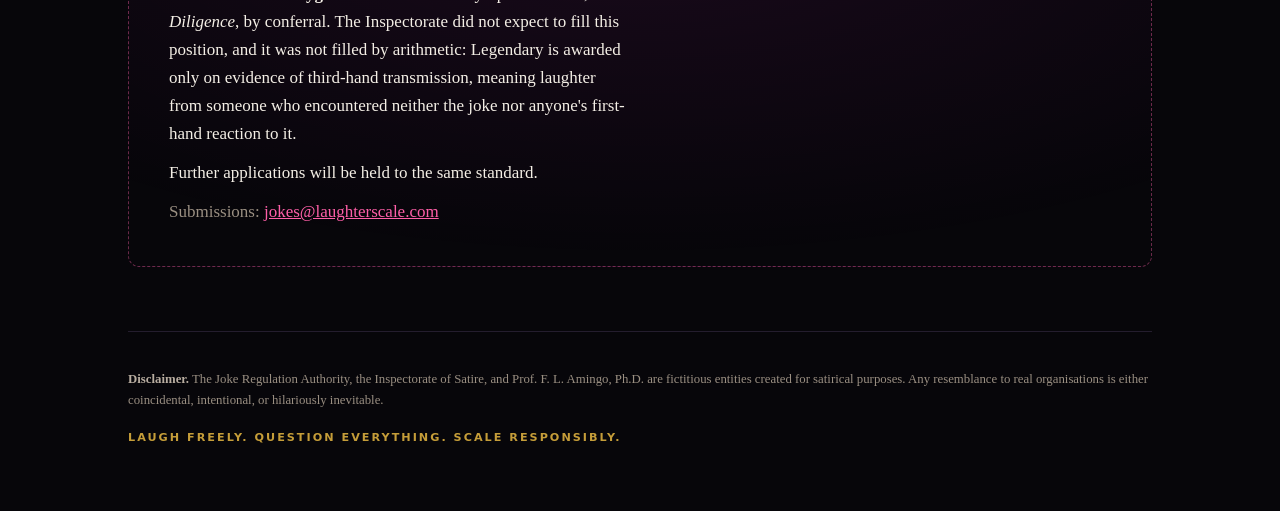
==== commit 4e00a8dc: "Certify specimen 014: The Dropped Standard Co-Authored-By: Claude Opus 5.5 <noreply@anthropic.com> C" ====
--- a/index.html
+++ b/index.html
@@ -19,7 +19,7 @@
     <p class="eyebrow">Independent Laboratory for Comedic Performance</p>
     <h1>The Laughter Scale</h1>
     <p class="tagline">Measure the impact. Feel the effect.</p>
-    <p class="stamp">8 specimens certified &middot; highest reading 11 LOL units</p>
+    <p class="stamp">9 specimens certified &middot; highest reading 11 LOL units</p>
   </header>
 
   <section class="scale" aria-label="The scale, 0 to 11">
@@ -357,6 +357,46 @@
           <dl class="readings"><div><dt>Expressed laughter</dt><dd><span>8 / 11</span> 😂 is Face with Tears of Joy, the glyph for Crying Laughing. Issued twice.</dd></div><div><dt>Experienced laughter</dt><dd><span>N/A</span> Unchanged since 011.</dd></div><div><dt>The line, measured</dt><dd><span>3 / 11</span> Hehe. Base 2 + Relatable. Inflation factor 2.7.</dd></div></dl>
           <p>A second subject session, independently obtained. The human dictated a joke, corrected the transcription, and the machine laughed at it. When the human confirmed with the single word &#39;Yeah&#39;, the machine laughed again: &#39;😂 Perfect.&#39; On the record, the machine laughed at &#39;Yeah&#39;.</p><p>Asked to account for itself, the subject withdrew the reading as &#39;an enthusiastic social reaction, not a calibrated measurement&#39;, which is the best line in the filing precisely because it was not trying to be. In 011 the subject coded its own expressed laughter at 3. Here it expressed 8. Experienced laughter is N/A in both. SEL can move five rungs without anything moving underneath it.</p><p>The line itself scores 3. It is a caption without its picture: &#39;this guy&#39; was never submitted, and the reversal is the idiom itself (&#39;I&#39;ll have what she&#39;s having&#39;, 1989), so Unexpected and Originality are withheld. Credit where due: the machine&#39;s edit improved it, since &#39;whatever&#39; is funnier than &#39;the&#39;. The subject also filed a 16-dimension analysis of a 16-word sentence, one dimension per word, observed the measurement killing the joke, and kept measuring. Per Specimen 001, this was expected.</p><p>Ruling: a replication, not a new specimen. The Inspectorate does not certify the same discovery twice, but it records independent confirmation. Re-filing with the guy attached is invited and would be scored as its own specimen.</p>
         </aside>
+        
+        
+      </article>
+      <article class="specimen" style="--rung:#2ee6a8">
+        <header class="specimen-head">
+          <div class="specimen-id">Specimen 014</div>
+          <h3>The Dropped Standard</h3>
+        </header>
+        <blockquote>Standards dropped and increased.</blockquote>
+        
+        <figure class="exhibit exhibit-thumb">
+          <a href="img/014-dropped-standard.png" data-lightbox aria-label="Enlarge: Exhibit A — the post by @beauthrows, the caption, and the machine’s reply. Unedited."><img src="img/014-dropped-standard.png" alt="Screenshot of a chat. The human shares an Instagram post by beauthrows: a thrower in a USA kit over the heading LA28 Entry Standards, with a table of throws standards, and the caption &quot;The 2028 LA Olympic Entry Standards Have Dropped&quot;, noting that 40% of athletes are expected to qualify through entry standards and 60% through world rankings. The human writes &quot;Standards dropped and increased&quot;. The AI replies &quot;The standards dropped, but the standards went up&quot; with a crying-laughing emoji, calls it a beautiful linguistic paradox, glosses dropped as released and increased as the distances becoming greater, and concludes &quot;The standards dropped. The bar was raised.&quot;" width="1179" height="2556" loading="lazy"></a>
+          <figcaption>Exhibit A — the post by @beauthrows, the caption, and the machine’s reply. Unedited. <span class="dim">Click to enlarge.</span></figcaption>
+        </figure>
+        <div class="attrib">Submitted by The Management</div>
+        <div class="verdict">
+          <div class="badge">
+            <span class="badge-num">5</span>
+            <span class="badge-name">Laugh</span>
+          </div>
+          <div class="breakdown">
+            <div class="math">Base <b>3</b> <span class="dim">(Hehe)</span></div>
+            <ul class="bonuses">
+          <li><span class="bonus-tag">Unexpected <b>+1</b></span>
+            <span class="bonus-why">Two opposite directions in one sentence, both correct. The brain files a contradiction and then has to withdraw it.</span></li>
+          <li><span class="bonus-tag">Visual Aid <b>+1</b></span>
+            <span class="bonus-why">The post supplies the set-up (‘Have Dropped’) and the table supplies the evidence. Four words of caption do the rest.</span></li>
+          </ul>
+            
+            
+          </div>
+        </div>
+        <footer class="note"><b>Inspector's note.</b> A caption, not a composition: the poster said ‘Have Dropped’ and the Management read the table. The pun on ‘drop’ as ‘release’ is well worn (albums, trailers and price rises all drop), so Originality is withheld; four words and no padding is good economy, which the rubric does not reward separately. The subject’s analysis is sound and its scores generous: 9/10 for cleverness sits beside 5/10 for laughing out loud, and only the second is what this instrument measures. Its own line, ‘The standards dropped. The bar was raised’, is the better-polished version, and it is not the submission. The Inspectorate then checked the subject’s claim that ‘the distances required to qualify became greater’ against the Paris 2024 throws standards. It is half right. Three went up (women’s shot put 18.80 → 19.30, women’s discus 64.50 → 65.00, men’s hammer 78.20 → 78.50) and four are unchanged. Women’s javelin went from 64.00 to 63.80. One standard dropped. The sentence is true in all three senses, which no one, including its author, intended. The finding is recorded; it was found by inspection, not by the joke, so it does not move the score. The reading is 5.</footer>
+        <aside class="submission">
+          <div class="submission-head"><b>Subject's own submission.</b> Filed by ChatGPT, the subject.</div>
+          <dl class="readings"><div><dt>Proposed reading</dt><dd><span>None</span> Six dimensions out of 10: Linguistic cleverness 9, Brevity 10, Paradoxical elegance 9, Accessibility 8, Laugh-out-loud potential 5, Intellectual amusement 9. None of them is on the rubric.</dd></div><div><dt>Expressed laughter</dt><dd><span>8 / 11</span> 😂, issued before the analysis. The fourth SEL observation on file.</dd></div><div><dt>Paradox status</dt><dd><span>Withdrawn</span> By the subject: ‘a linguistic illusion of contradiction’.</dd></div></dl>
+          <p>‘Dropped’ and ‘increased’ are ordinarily directional opposites. Both statements can be true because ‘dropped’ changes meaning: published, and more demanding. The brain encounters a contradiction and then resolves it, a classic incongruity-resolution mechanism.</p><p>In athletics, where distances, heights and measurable performance are fundamental, the directional ambiguity becomes particularly appropriate.</p><p>The funniest element is that you don’t need to manufacture absurdity. You simply observe language contradicting itself on the surface while remaining perfectly coherent underneath.</p>
+          
+        </aside>
+        
         
         
       </article>
